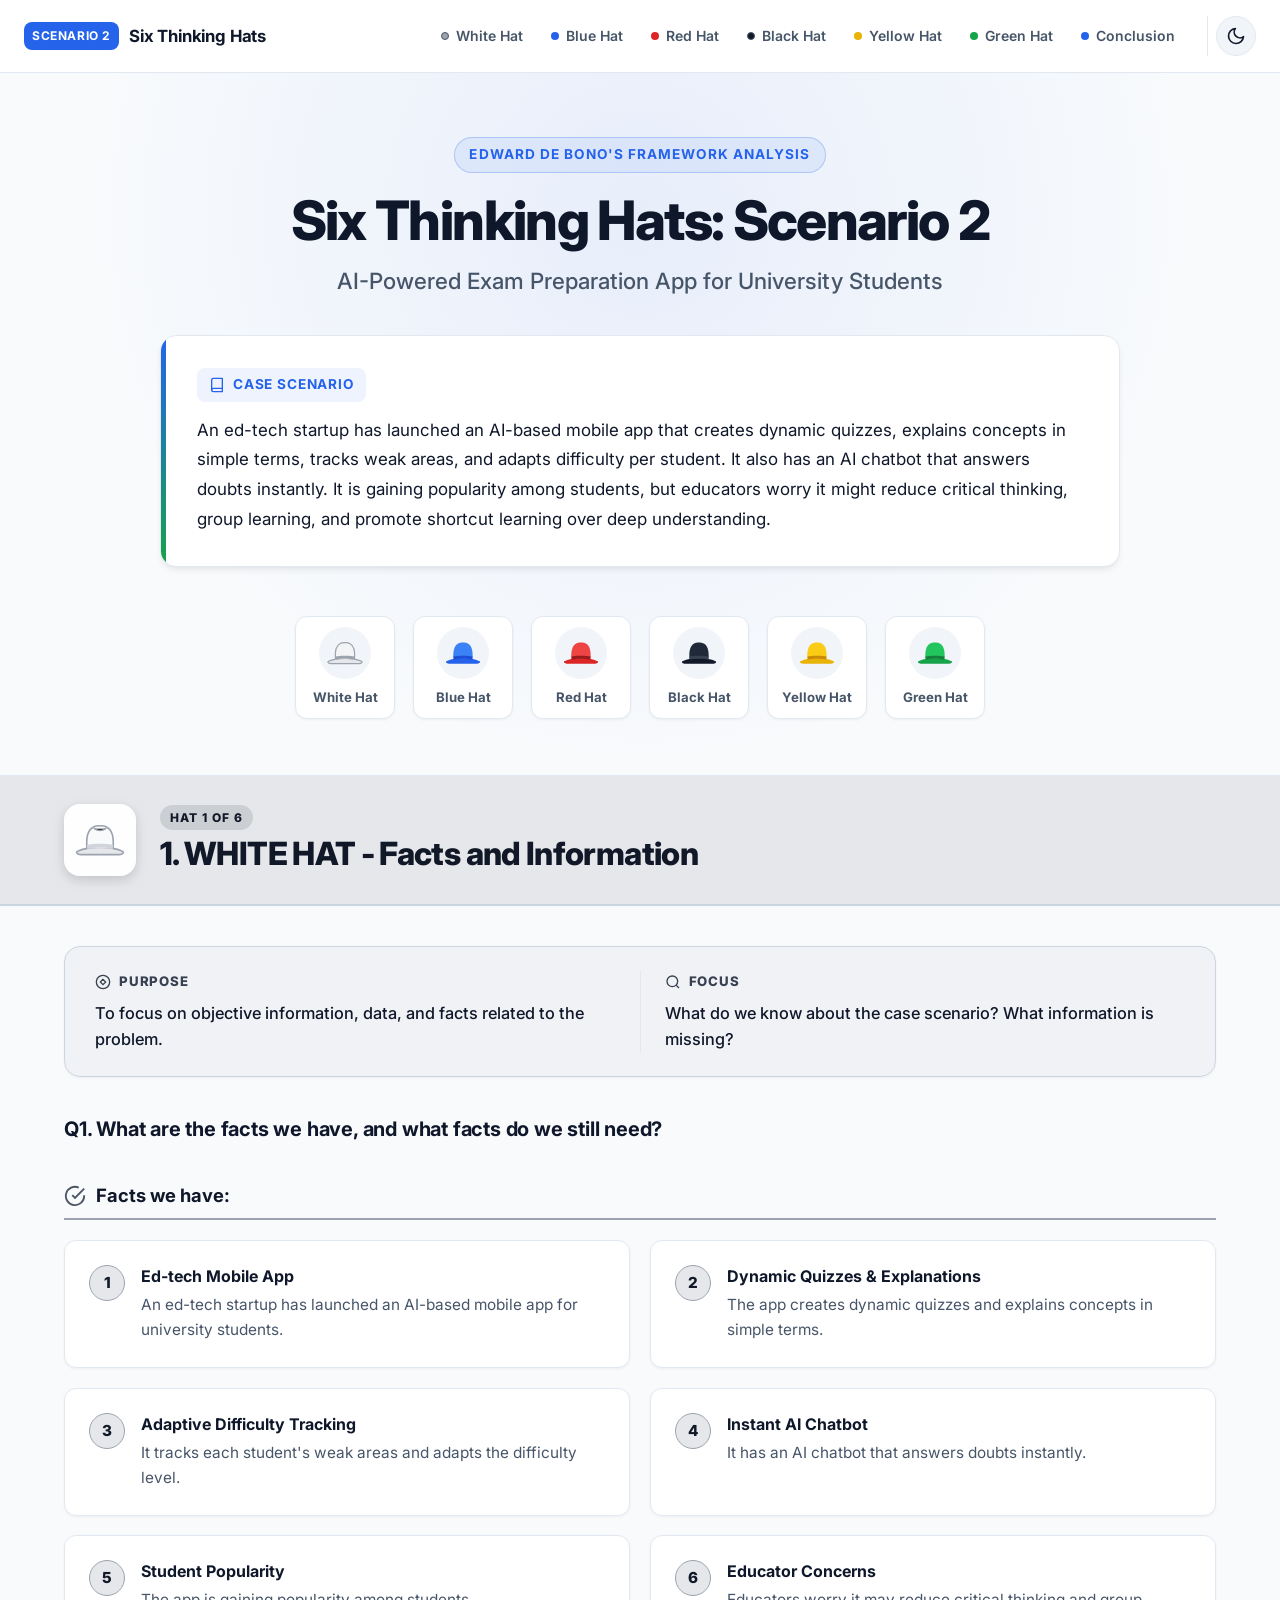
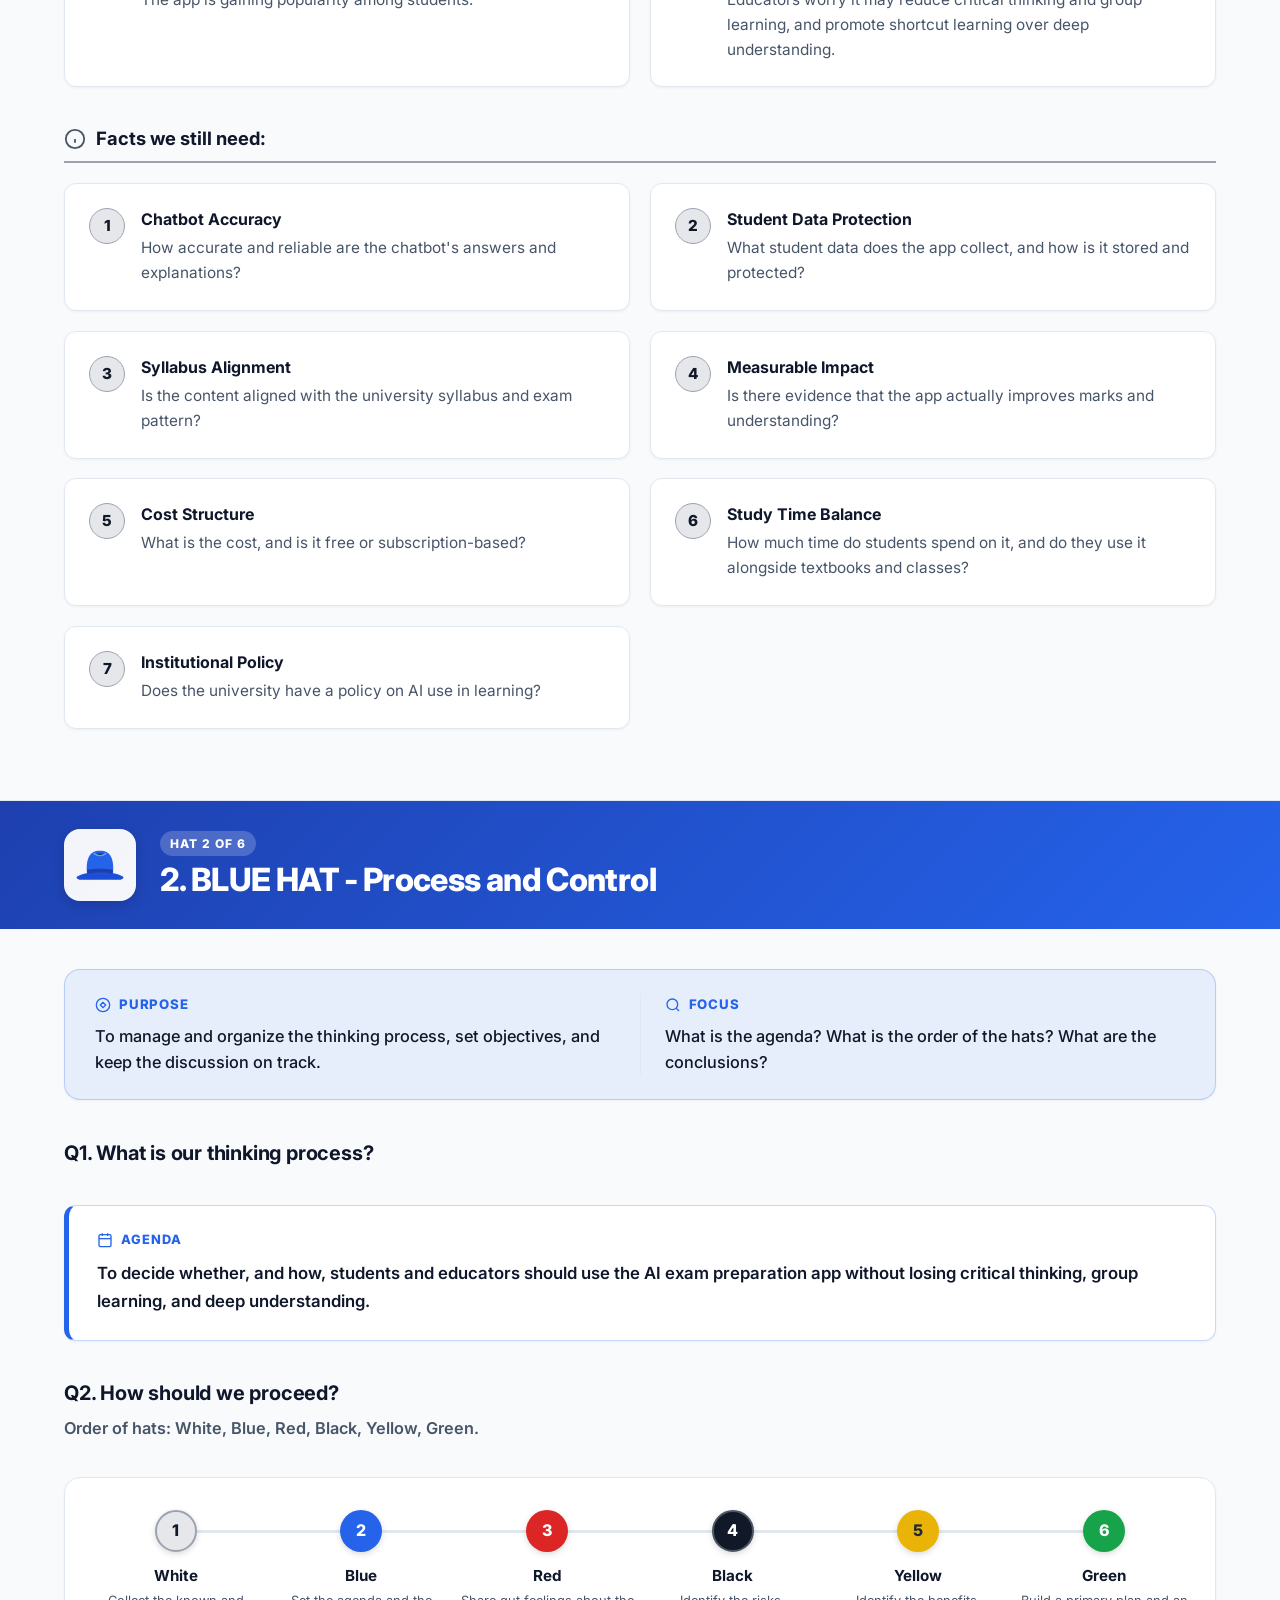
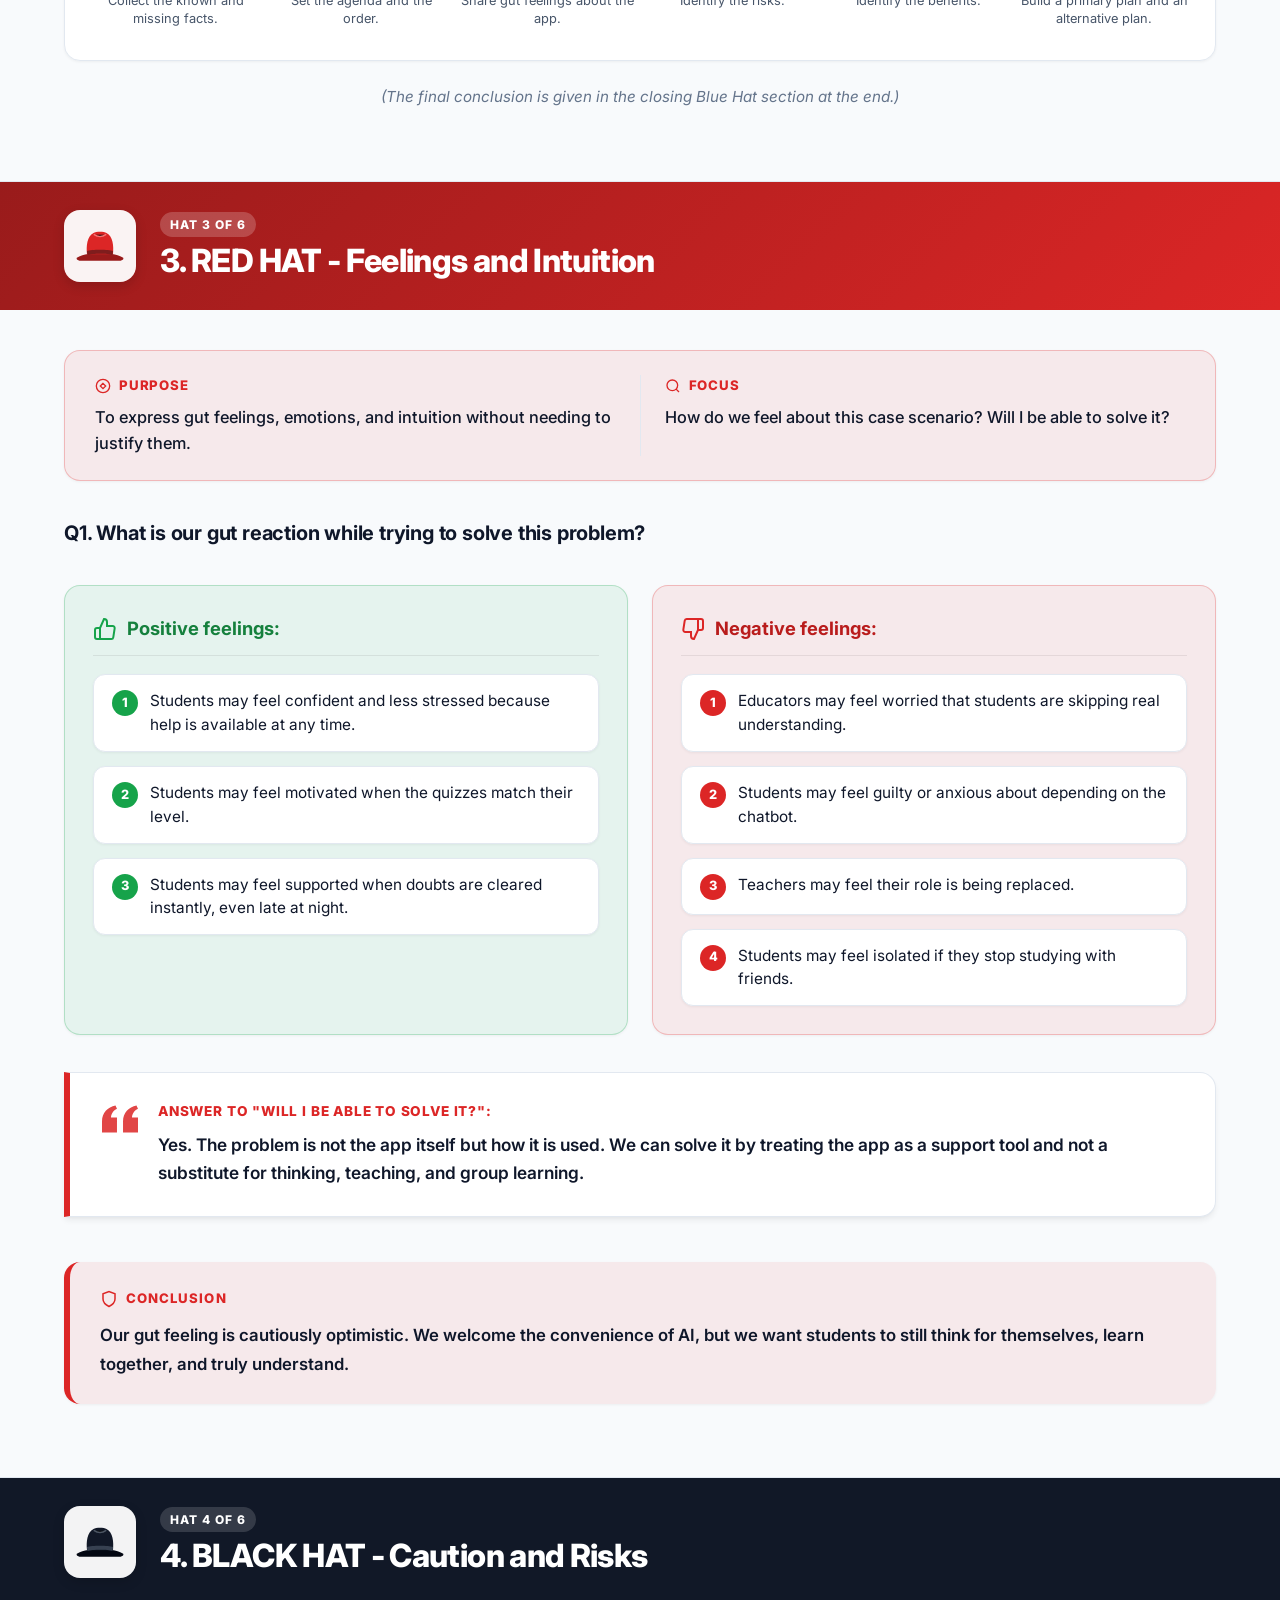
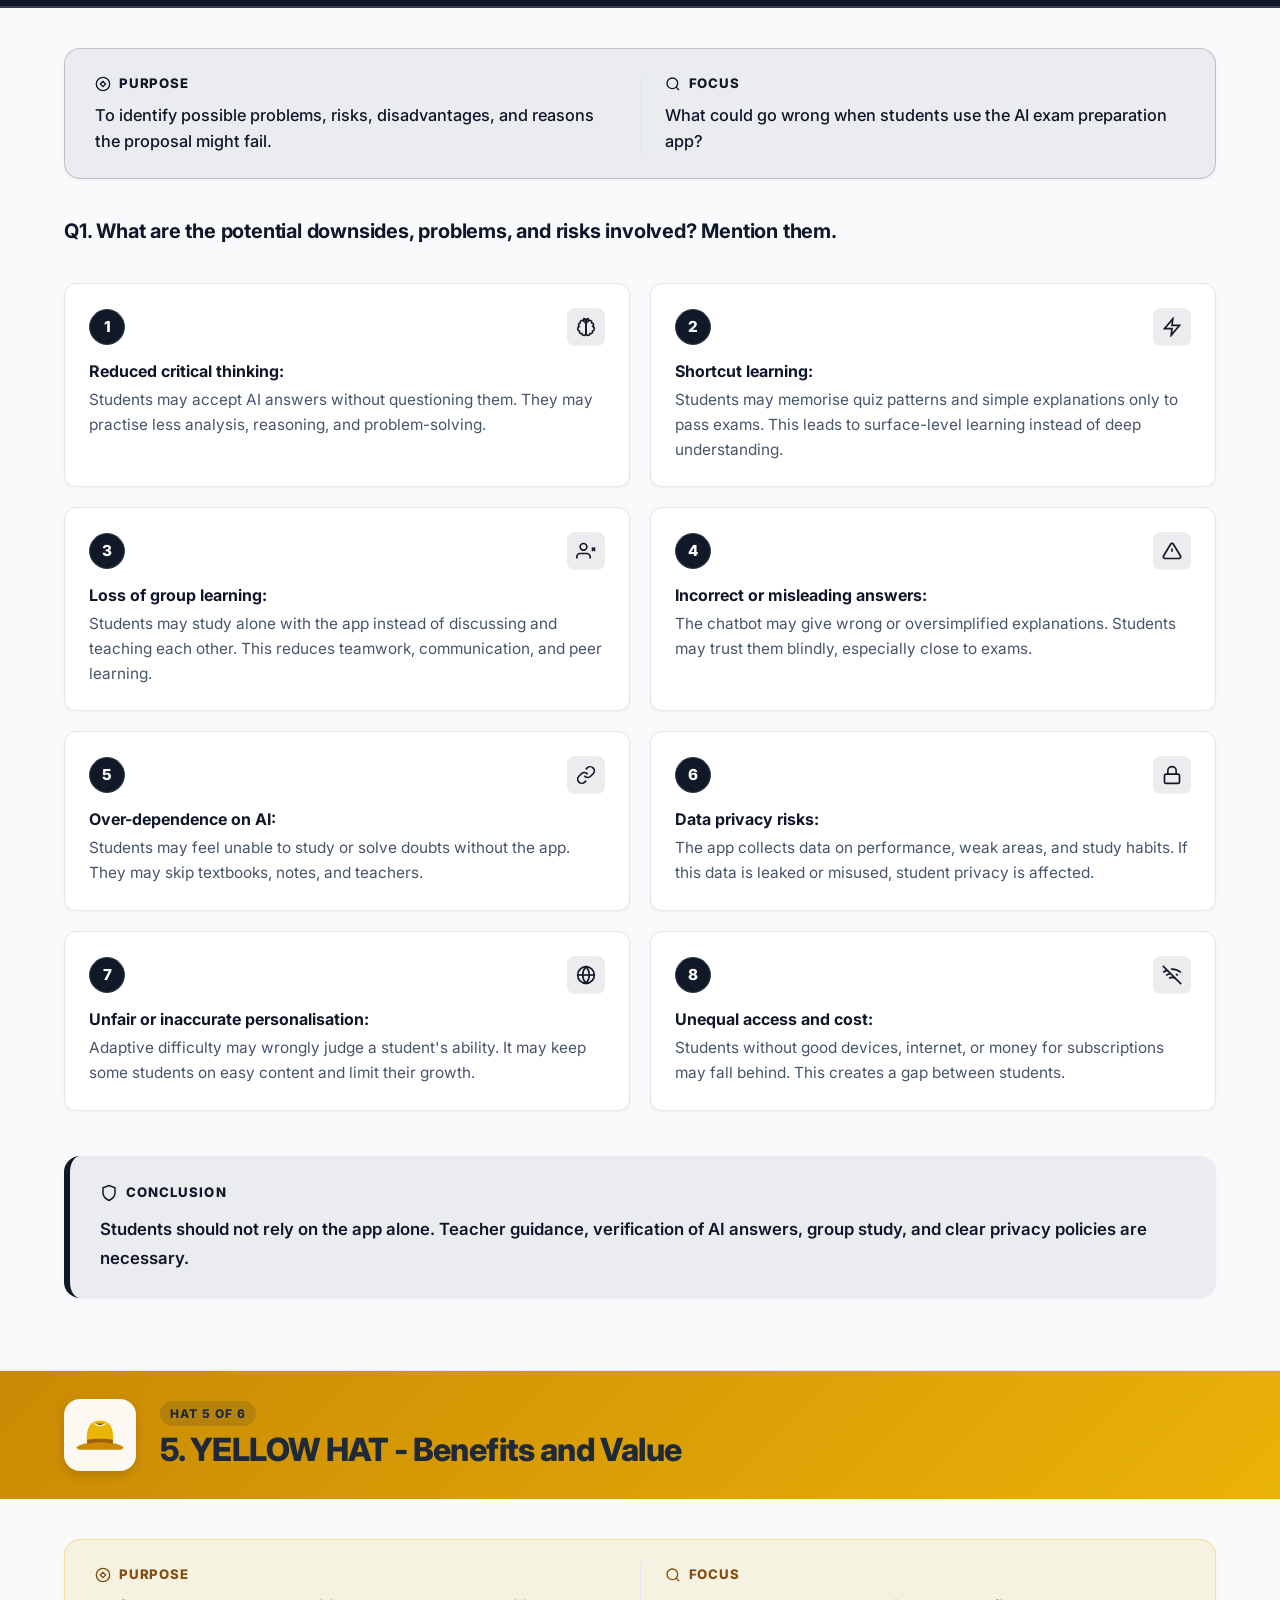
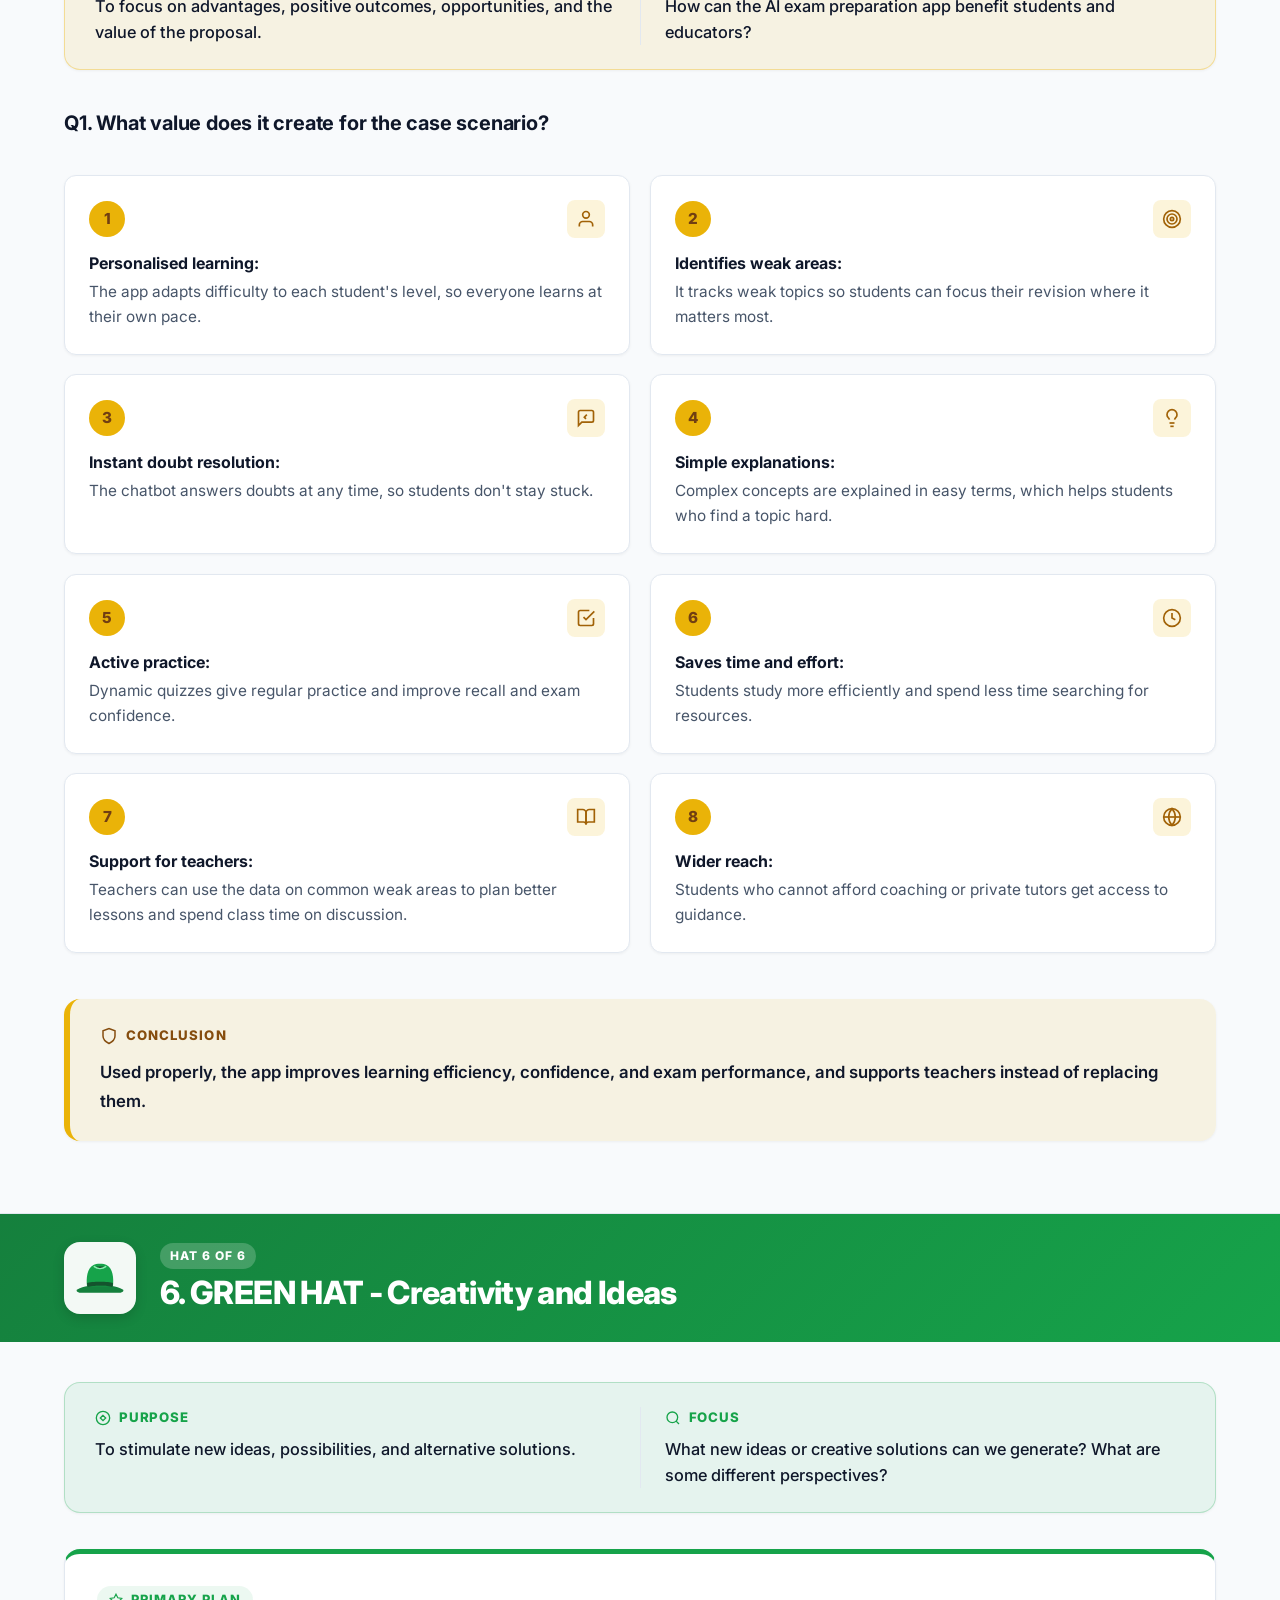
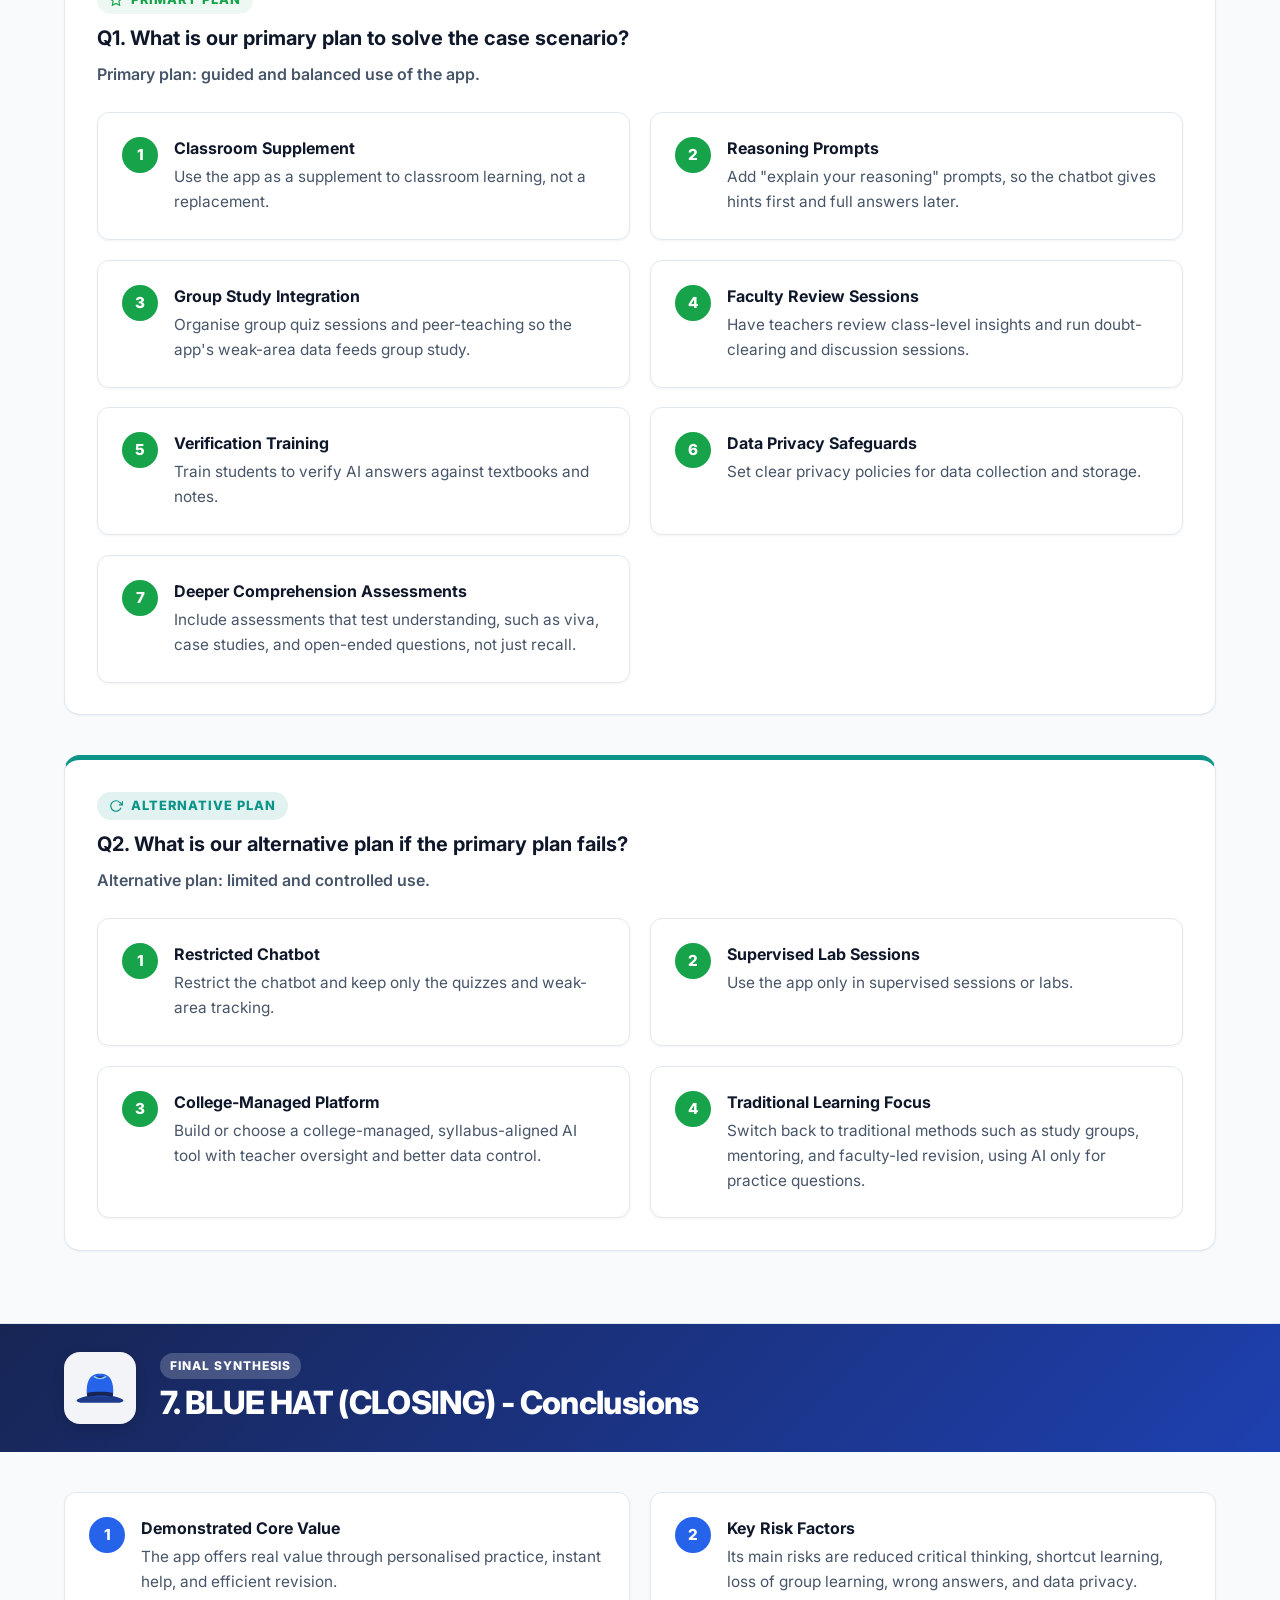
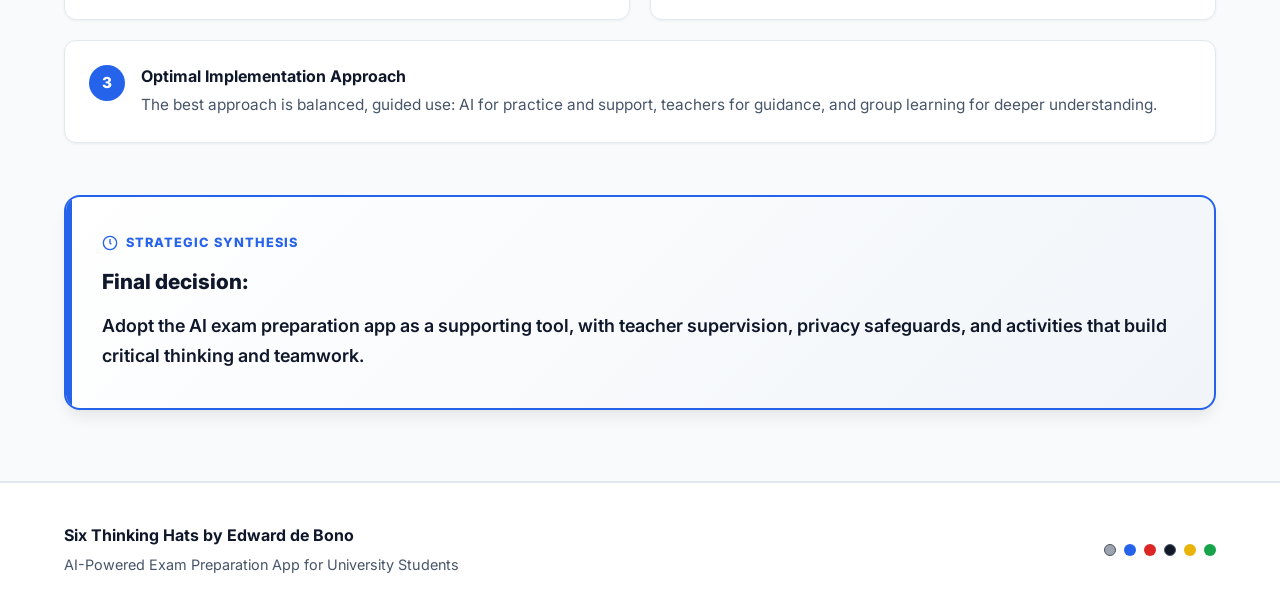
==== index.html @ 5b77759a "feat: initial commit for Six Thinking Hats Scenario 2 interactive website" ====
<!DOCTYPE html>
<html lang="en">
<head>
  <meta charset="UTF-8">
  <meta name="viewport" content="width=device-width, initial-scale=1.0">
  <title>Six Thinking Hats: Scenario 2 - AI-Powered Exam Preparation App</title>
  <meta name="description" content="A comprehensive Six Thinking Hats analysis of Scenario 2: AI-Powered Exam Preparation App for University Students.">
  <link rel="preconnect" href="https://fonts.googleapis.com">
  <link rel="preconnect" href="https://fonts.gstatic.com" crossorigin>
  <link href="https://fonts.googleapis.com/css2?family=Inter:wght@400;500;600;700;800&display=swap" rel="stylesheet">
  <link rel="stylesheet" href="styles.css">
</head>
<body>

  <!-- Scroll Progress Indicator -->
  <div class="scroll-progress-container" aria-hidden="true">
    <div id="scroll-progress-bar" class="scroll-progress-bar"></div>
  </div>

  <!-- Sticky Top Navigation -->
  <header class="site-header">
    <div class="nav-container">
      <a href="#hero" class="brand-link" aria-label="Navigate to top">
        <span class="brand-badge">Scenario 2</span>
        <span class="brand-title">Six Thinking Hats</span>
      </a>

      <button id="nav-toggle" class="nav-toggle" aria-expanded="false" aria-controls="primary-nav" aria-label="Toggle navigation menu">
        <span class="hamburger-bar"></span>
        <span class="hamburger-bar"></span>
        <span class="hamburger-bar"></span>
      </button>

      <nav id="primary-nav" class="nav-menu" aria-label="Primary Navigation">
        <ul class="nav-list">
          <li class="nav-item">
            <a href="#white-hat" class="nav-link" data-hat="white">
              <span class="nav-dot dot-white" aria-hidden="true"></span>
              <span>White Hat</span>
            </a>
          </li>
          <li class="nav-item">
            <a href="#blue-hat" class="nav-link" data-hat="blue">
              <span class="nav-dot dot-blue" aria-hidden="true"></span>
              <span>Blue Hat</span>
            </a>
          </li>
          <li class="nav-item">
            <a href="#red-hat" class="nav-link" data-hat="red">
              <span class="nav-dot dot-red" aria-hidden="true"></span>
              <span>Red Hat</span>
            </a>
          </li>
          <li class="nav-item">
            <a href="#black-hat" class="nav-link" data-hat="black">
              <span class="nav-dot dot-black" aria-hidden="true"></span>
              <span>Black Hat</span>
            </a>
          </li>
          <li class="nav-item">
            <a href="#yellow-hat" class="nav-link" data-hat="yellow">
              <span class="nav-dot dot-yellow" aria-hidden="true"></span>
              <span>Yellow Hat</span>
            </a>
          </li>
          <li class="nav-item">
            <a href="#green-hat" class="nav-link" data-hat="green">
              <span class="nav-dot dot-green" aria-hidden="true"></span>
              <span>Green Hat</span>
            </a>
          </li>
          <li class="nav-item">
            <a href="#closing-hat" class="nav-link" data-hat="conclusion">
              <span class="nav-dot dot-conclusion" aria-hidden="true"></span>
              <span>Conclusion</span>
            </a>
          </li>
        </ul>

        <div class="nav-actions">
          <button id="theme-toggle" class="theme-toggle-btn" aria-label="Toggle light and dark mode" title="Toggle theme">
            <svg class="theme-icon sun-icon" viewBox="0 0 24 24" fill="none" stroke="currentColor" stroke-width="2" stroke-linecap="round" stroke-linejoin="round" aria-hidden="true">
              <circle cx="12" cy="12" r="5"></circle>
              <line x1="12" y1="1" x2="12" y2="3"></line>
              <line x1="12" y1="21" x2="12" y2="23"></line>
              <line x1="4.22" y1="4.22" x2="5.64" y2="5.64"></line>
              <line x1="18.36" y1="18.36" x2="19.78" y2="19.78"></line>
              <line x1="1" y1="12" x2="3" y2="12"></line>
              <line x1="21" y1="12" x2="23" y2="12"></line>
              <line x1="4.22" y1="19.78" x2="5.64" y2="18.36"></line>
              <line x1="18.36" y1="5.64" x2="19.78" y2="4.22"></line>
            </svg>
            <svg class="theme-icon moon-icon" viewBox="0 0 24 24" fill="none" stroke="currentColor" stroke-width="2" stroke-linecap="round" stroke-linejoin="round" aria-hidden="true">
              <path d="M21 12.79A9 9 0 1 1 11.21 3 7 7 0 0 0 21 12.79z"></path>
            </svg>
          </button>
        </div>
      </nav>
    </div>
  </header>

  <main>
    <!-- Hero Section -->
    <section id="hero" class="hero-section">
      <div class="content-wrapper">
        <div class="hero-header reveal">
          <span class="hero-pretitle">Edward de Bono's Framework Analysis</span>
          <h1 class="hero-title">Six Thinking Hats: Scenario 2</h1>
          <p class="hero-subtitle">AI-Powered Exam Preparation App for University Students</p>
        </div>

        <div class="scenario-card reveal">
          <div class="scenario-badge">
            <svg class="scenario-icon" viewBox="0 0 24 24" fill="none" stroke="currentColor" stroke-width="2" stroke-linecap="round" stroke-linejoin="round" aria-hidden="true">
              <path d="M4 19.5A2.5 2.5 0 0 1 6.5 17H20"></path>
              <path d="M6.5 2H20v20H6.5A2.5 2.5 0 0 1 4 19.5v-15A2.5 2.5 0 0 1 6.5 2z"></path>
            </svg>
            <span>Case Scenario</span>
          </div>
          <p class="scenario-text">
            An ed-tech startup has launched an AI-based mobile app that creates dynamic quizzes, explains concepts in simple terms, tracks weak areas, and adapts difficulty per student. It also has an AI chatbot that answers doubts instantly. It is gaining popularity among students, but educators worry it might reduce critical thinking, group learning, and promote shortcut learning over deep understanding.
          </p>
        </div>

        <!-- Row of Six Hat Circles -->
        <div class="hero-hat-nav reveal" aria-label="Jump to a specific Thinking Hat">
          <a href="#white-hat" class="hat-circle-btn hat-btn-white" aria-label="Jump to 1. White Hat">
            <span class="hat-circle-bubble">
              <svg class="hat-circle-svg" viewBox="0 0 64 48" aria-hidden="true">
                <path d="M4 38C12 34 22 33 32 33C42 33 52 34 60 38C62 39 60 42 56 42C45 42 19 42 8 42C4 42 2 39 4 38Z" fill="#E5E7EB" stroke="#9CA3AF" stroke-width="2"/>
                <path d="M16 34C15 24 16 12 24 8C27 6 37 6 40 8C48 12 49 24 48 34" fill="#F3F4F6" stroke="#9CA3AF" stroke-width="2"/>
                <path d="M16 30C21 28 43 28 48 30C47.8 33 47.5 35 47 35C42 33 22 33 17 35C16.5 35 16.2 33 16 30Z" fill="#9CA3AF"/>
              </svg>
            </span>
            <span class="hat-circle-label">White Hat</span>
          </a>

          <a href="#blue-hat" class="hat-circle-btn hat-btn-blue" aria-label="Jump to 2. Blue Hat">
            <span class="hat-circle-bubble">
              <svg class="hat-circle-svg" viewBox="0 0 64 48" aria-hidden="true">
                <path d="M4 38C12 34 22 33 32 33C42 33 52 34 60 38C62 39 60 42 56 42C45 42 19 42 8 42C4 42 2 39 4 38Z" fill="#2563EB"/>
                <path d="M16 34C15 24 16 12 24 8C27 6 37 6 40 8C48 12 49 24 48 34" fill="#3B82F6"/>
                <path d="M16 30C21 28 43 28 48 30C47.8 33 47.5 35 47 35C42 33 22 33 17 35C16.5 35 16.2 33 16 30Z" fill="#1D4ED8"/>
              </svg>
            </span>
            <span class="hat-circle-label">Blue Hat</span>
          </a>

          <a href="#red-hat" class="hat-circle-btn hat-btn-red" aria-label="Jump to 3. Red Hat">
            <span class="hat-circle-bubble">
              <svg class="hat-circle-svg" viewBox="0 0 64 48" aria-hidden="true">
                <path d="M4 38C12 34 22 33 32 33C42 33 52 34 60 38C62 39 60 42 56 42C45 42 19 42 8 42C4 42 2 39 4 38Z" fill="#DC2626"/>
                <path d="M16 34C15 24 16 12 24 8C27 6 37 6 40 8C48 12 49 24 48 34" fill="#EF4444"/>
                <path d="M16 30C21 28 43 28 48 30C47.8 33 47.5 35 47 35C42 33 22 33 17 35C16.5 35 16.2 33 16 30Z" fill="#991B1B"/>
              </svg>
            </span>
            <span class="hat-circle-label">Red Hat</span>
          </a>

          <a href="#black-hat" class="hat-circle-btn hat-btn-black" aria-label="Jump to 4. Black Hat">
            <span class="hat-circle-bubble">
              <svg class="hat-circle-svg" viewBox="0 0 64 48" aria-hidden="true">
                <path d="M4 38C12 34 22 33 32 33C42 33 52 34 60 38C62 39 60 42 56 42C45 42 19 42 8 42C4 42 2 39 4 38Z" fill="#111827"/>
                <path d="M16 34C15 24 16 12 24 8C27 6 37 6 40 8C48 12 49 24 48 34" fill="#1F2937"/>
                <path d="M16 30C21 28 43 28 48 30C47.8 33 47.5 35 47 35C42 33 22 33 17 35C16.5 35 16.2 33 16 30Z" fill="#374151"/>
              </svg>
            </span>
            <span class="hat-circle-label">Black Hat</span>
          </a>

          <a href="#yellow-hat" class="hat-circle-btn hat-btn-yellow" aria-label="Jump to 5. Yellow Hat">
            <span class="hat-circle-bubble">
              <svg class="hat-circle-svg" viewBox="0 0 64 48" aria-hidden="true">
                <path d="M4 38C12 34 22 33 32 33C42 33 52 34 60 38C62 39 60 42 56 42C45 42 19 42 8 42C4 42 2 39 4 38Z" fill="#EAB308"/>
                <path d="M16 34C15 24 16 12 24 8C27 6 37 6 40 8C48 12 49 24 48 34" fill="#FACC15"/>
                <path d="M16 30C21 28 43 28 48 30C47.8 33 47.5 35 47 35C42 33 22 33 17 35C16.5 35 16.2 33 16 30Z" fill="#CA8A04"/>
              </svg>
            </span>
            <span class="hat-circle-label">Yellow Hat</span>
          </a>

          <a href="#green-hat" class="hat-circle-btn hat-btn-green" aria-label="Jump to 6. Green Hat">
            <span class="hat-circle-bubble">
              <svg class="hat-circle-svg" viewBox="0 0 64 48" aria-hidden="true">
                <path d="M4 38C12 34 22 33 32 33C42 33 52 34 60 38C62 39 60 42 56 42C45 42 19 42 8 42C4 42 2 39 4 38Z" fill="#16A34A"/>
                <path d="M16 34C15 24 16 12 24 8C27 6 37 6 40 8C48 12 49 24 48 34" fill="#22C55E"/>
                <path d="M16 30C21 28 43 28 48 30C47.8 33 47.5 35 47 35C42 33 22 33 17 35C16.5 35 16.2 33 16 30Z" fill="#15803D"/>
              </svg>
            </span>
            <span class="hat-circle-label">Green Hat</span>
          </a>
        </div>
      </div>
    </section>

    <!-- 1. WHITE HAT -->
    <section id="white-hat" class="hat-section section-white" aria-labelledby="heading-white-hat">
      <div class="hat-header-band">
        <div class="content-wrapper header-band-content">
          <div class="hat-icon-wrapper">
            <svg class="hat-main-svg" viewBox="0 0 64 48" aria-hidden="true">
              <path d="M4 38C12 34 22 33 32 33C42 33 52 34 60 38C62 39 60 42 56 42C45 42 19 42 8 42C4 42 2 39 4 38Z" fill="#E5E7EB" stroke="#9CA3AF" stroke-width="2"/>
              <path d="M16 34C15 24 16 12 24 8C27 6 37 6 40 8C48 12 49 24 48 34" fill="#F9FAFB" stroke="#9CA3AF" stroke-width="2"/>
              <path d="M25 10C29 13 35 13 39 10" stroke="#9CA3AF" stroke-width="2" stroke-linecap="round"/>
              <path d="M16 30C21 28 43 28 48 30C47.8 33 47.5 35 47 35C42 33 22 33 17 35C16.5 35 16.2 33 16 30Z" fill="#D1D5DB"/>
            </svg>
          </div>
          <div class="hat-title-group">
            <span class="hat-badge">Hat 1 of 6</span>
            <h2 id="heading-white-hat" class="hat-title">1. WHITE HAT - Facts and Information</h2>
          </div>
        </div>
      </div>

      <div class="content-wrapper section-body">
        <!-- Purpose & Focus Card -->
        <div class="purpose-focus-card reveal">
          <div class="pf-block">
            <span class="pf-label">
              <svg viewBox="0 0 24 24" fill="none" stroke="currentColor" stroke-width="2" aria-hidden="true"><circle cx="12" cy="12" r="10"></circle><polygon points="12 8 8 12 12 16 16 12 12 8"></polygon></svg>
              Purpose
            </span>
            <p class="pf-text">To focus on objective information, data, and facts related to the problem.</p>
          </div>
          <div class="pf-divider" aria-hidden="true"></div>
          <div class="pf-block">
            <span class="pf-label">
              <svg viewBox="0 0 24 24" fill="none" stroke="currentColor" stroke-width="2" aria-hidden="true"><circle cx="11" cy="11" r="8"></circle><line x1="21" y1="21" x2="16.65" y2="16.65"></line></svg>
              Focus
            </span>
            <p class="pf-text">What do we know about the case scenario? What information is missing?</p>
          </div>
        </div>

        <div class="question-header reveal">
          <h3 class="question-title">Q1. What are the facts we have, and what facts do we still need?</h3>
        </div>

        <!-- Facts We Have Group -->
        <div class="subsection-group reveal">
          <div class="subsection-banner">
            <svg class="sub-icon" viewBox="0 0 24 24" fill="none" stroke="currentColor" stroke-width="2" aria-hidden="true">
              <path d="M22 11.08V12a10 10 0 1 1-5.93-9.14"></path>
              <polyline points="22 4 12 14.01 9 11.01"></polyline>
            </svg>
            <h4 class="subsection-title">Facts we have:</h4>
          </div>
          <div class="card-grid">
            <article class="point-card reveal">
              <div class="card-badge">1</div>
              <div class="card-content">
                <h5 class="card-heading">Ed-tech Mobile App</h5>
                <p class="card-text">An ed-tech startup has launched an AI-based mobile app for university students.</p>
              </div>
            </article>

            <article class="point-card reveal">
              <div class="card-badge">2</div>
              <div class="card-content">
                <h5 class="card-heading">Dynamic Quizzes & Explanations</h5>
                <p class="card-text">The app creates dynamic quizzes and explains concepts in simple terms.</p>
              </div>
            </article>

            <article class="point-card reveal">
              <div class="card-badge">3</div>
              <div class="card-content">
                <h5 class="card-heading">Adaptive Difficulty Tracking</h5>
                <p class="card-text">It tracks each student's weak areas and adapts the difficulty level.</p>
              </div>
            </article>

            <article class="point-card reveal">
              <div class="card-badge">4</div>
              <div class="card-content">
                <h5 class="card-heading">Instant AI Chatbot</h5>
                <p class="card-text">It has an AI chatbot that answers doubts instantly.</p>
              </div>
            </article>

            <article class="point-card reveal">
              <div class="card-badge">5</div>
              <div class="card-content">
                <h5 class="card-heading">Student Popularity</h5>
                <p class="card-text">The app is gaining popularity among students.</p>
              </div>
            </article>

            <article class="point-card reveal">
              <div class="card-badge">6</div>
              <div class="card-content">
                <h5 class="card-heading">Educator Concerns</h5>
                <p class="card-text">Educators worry it may reduce critical thinking and group learning, and promote shortcut learning over deep understanding.</p>
              </div>
            </article>
          </div>
        </div>

        <!-- Facts We Still Need Group -->
        <div class="subsection-group reveal">
          <div class="subsection-banner">
            <svg class="sub-icon" viewBox="0 0 24 24" fill="none" stroke="currentColor" stroke-width="2" aria-hidden="true">
              <circle cx="12" cy="12" r="10"></circle>
              <line x1="12" y1="16" x2="12" y2="12"></line>
              <line x1="12" y1="8" x2="12.01" y2="8"></line>
            </svg>
            <h4 class="subsection-title">Facts we still need:</h4>
          </div>
          <div class="card-grid">
            <article class="point-card reveal">
              <div class="card-badge">1</div>
              <div class="card-content">
                <h5 class="card-heading">Chatbot Accuracy</h5>
                <p class="card-text">How accurate and reliable are the chatbot's answers and explanations?</p>
              </div>
            </article>

            <article class="point-card reveal">
              <div class="card-badge">2</div>
              <div class="card-content">
                <h5 class="card-heading">Student Data Protection</h5>
                <p class="card-text">What student data does the app collect, and how is it stored and protected?</p>
              </div>
            </article>

            <article class="point-card reveal">
              <div class="card-badge">3</div>
              <div class="card-content">
                <h5 class="card-heading">Syllabus Alignment</h5>
                <p class="card-text">Is the content aligned with the university syllabus and exam pattern?</p>
              </div>
            </article>

            <article class="point-card reveal">
              <div class="card-badge">4</div>
              <div class="card-content">
                <h5 class="card-heading">Measurable Impact</h5>
                <p class="card-text">Is there evidence that the app actually improves marks and understanding?</p>
              </div>
            </article>

            <article class="point-card reveal">
              <div class="card-badge">5</div>
              <div class="card-content">
                <h5 class="card-heading">Cost Structure</h5>
                <p class="card-text">What is the cost, and is it free or subscription-based?</p>
              </div>
            </article>

            <article class="point-card reveal">
              <div class="card-badge">6</div>
              <div class="card-content">
                <h5 class="card-heading">Study Time Balance</h5>
                <p class="card-text">How much time do students spend on it, and do they use it alongside textbooks and classes?</p>
              </div>
            </article>

            <article class="point-card reveal">
              <div class="card-badge">7</div>
              <div class="card-content">
                <h5 class="card-heading">Institutional Policy</h5>
                <p class="card-text">Does the university have a policy on AI use in learning?</p>
              </div>
            </article>
          </div>
        </div>
      </div>
    </section>

    <!-- 2. BLUE HAT -->
    <section id="blue-hat" class="hat-section section-blue" aria-labelledby="heading-blue-hat">
      <div class="hat-header-band">
        <div class="content-wrapper header-band-content">
          <div class="hat-icon-wrapper">
            <svg class="hat-main-svg" viewBox="0 0 64 48" aria-hidden="true">
              <path d="M4 38C12 34 22 33 32 33C42 33 52 34 60 38C62 39 60 42 56 42C45 42 19 42 8 42C4 42 2 39 4 38Z" fill="#1D4ED8"/>
              <path d="M16 34C15 24 16 12 24 8C27 6 37 6 40 8C48 12 49 24 48 34" fill="#2563EB"/>
              <path d="M25 10C29 13 35 13 39 10" stroke="#60A5FA" stroke-width="2" stroke-linecap="round"/>
              <path d="M16 30C21 28 43 28 48 30C47.8 33 47.5 35 47 35C42 33 22 33 17 35C16.5 35 16.2 33 16 30Z" fill="#1E40AF"/>
            </svg>
          </div>
          <div class="hat-title-group">
            <span class="hat-badge">Hat 2 of 6</span>
            <h2 id="heading-blue-hat" class="hat-title">2. BLUE HAT - Process and Control</h2>
          </div>
        </div>
      </div>

      <div class="content-wrapper section-body">
        <!-- Purpose & Focus Card -->
        <div class="purpose-focus-card reveal">
          <div class="pf-block">
            <span class="pf-label">
              <svg viewBox="0 0 24 24" fill="none" stroke="currentColor" stroke-width="2" aria-hidden="true"><circle cx="12" cy="12" r="10"></circle><polygon points="12 8 8 12 12 16 16 12 12 8"></polygon></svg>
              Purpose
            </span>
            <p class="pf-text">To manage and organize the thinking process, set objectives, and keep the discussion on track.</p>
          </div>
          <div class="pf-divider" aria-hidden="true"></div>
          <div class="pf-block">
            <span class="pf-label">
              <svg viewBox="0 0 24 24" fill="none" stroke="currentColor" stroke-width="2" aria-hidden="true"><circle cx="11" cy="11" r="8"></circle><line x1="21" y1="21" x2="16.65" y2="16.65"></line></svg>
              Focus
            </span>
            <p class="pf-text">What is the agenda? What is the order of the hats? What are the conclusions?</p>
          </div>
        </div>

        <div class="question-header reveal">
          <h3 class="question-title">Q1. What is our thinking process?</h3>
        </div>

        <!-- Agenda Box -->
        <div class="agenda-box reveal">
          <div class="agenda-tag">
            <svg viewBox="0 0 24 24" fill="none" stroke="currentColor" stroke-width="2" aria-hidden="true">
              <rect x="3" y="4" width="18" height="18" rx="2" ry="2"></rect>
              <line x1="16" y1="2" x2="16" y2="6"></line>
              <line x1="8" y1="2" x2="8" y2="6"></line>
              <line x1="3" y1="10" x2="21" y2="10"></line>
            </svg>
            <span>Agenda</span>
          </div>
          <p class="agenda-text">
            To decide whether, and how, students and educators should use the AI exam preparation app without losing critical thinking, group learning, and deep understanding.
          </p>
        </div>

        <div class="question-header reveal">
          <h3 class="question-title">Q2. How should we proceed?</h3>
          <p class="sub-lead">Order of hats: White, Blue, Red, Black, Yellow, Green.</p>
        </div>

        <!-- Hat Order Visual Stepper -->
        <div class="stepper-container reveal" aria-label="Visual Stepper showing the order of Thinking Hats">
          <ol class="hat-stepper">
            <li class="stepper-step step-white">
              <div class="step-marker" aria-hidden="true">
                <span class="step-num">1</span>
              </div>
              <div class="step-content">
                <span class="step-hat-name">White</span>
                <p class="step-hat-desc">Collect the known and missing facts.</p>
              </div>
            </li>

            <li class="stepper-step step-blue current-active-step">
              <div class="step-marker" aria-hidden="true">
                <span class="step-num">2</span>
              </div>
              <div class="step-content">
                <span class="step-hat-name">Blue</span>
                <p class="step-hat-desc">Set the agenda and the order.</p>
              </div>
            </li>

            <li class="stepper-step step-red">
              <div class="step-marker" aria-hidden="true">
                <span class="step-num">3</span>
              </div>
              <div class="step-content">
                <span class="step-hat-name">Red</span>
                <p class="step-hat-desc">Share gut feelings about the app.</p>
              </div>
            </li>

            <li class="stepper-step step-black">
              <div class="step-marker" aria-hidden="true">
                <span class="step-num">4</span>
              </div>
              <div class="step-content">
                <span class="step-hat-name">Black</span>
                <p class="step-hat-desc">Identify the risks.</p>
              </div>
            </li>

            <li class="stepper-step step-yellow">
              <div class="step-marker" aria-hidden="true">
                <span class="step-num">5</span>
              </div>
              <div class="step-content">
                <span class="step-hat-name">Yellow</span>
                <p class="step-hat-desc">Identify the benefits.</p>
              </div>
            </li>

            <li class="stepper-step step-green">
              <div class="step-marker" aria-hidden="true">
                <span class="step-num">6</span>
              </div>
              <div class="step-content">
                <span class="step-hat-name">Green</span>
                <p class="step-hat-desc">Build a primary plan and an alternative plan.</p>
              </div>
            </li>
          </ol>
        </div>

        <p class="closing-note reveal">(The final conclusion is given in the closing Blue Hat section at the end.)</p>
      </div>
    </section>

    <!-- 3. RED HAT -->
    <section id="red-hat" class="hat-section section-red" aria-labelledby="heading-red-hat">
      <div class="hat-header-band">
        <div class="content-wrapper header-band-content">
          <div class="hat-icon-wrapper">
            <svg class="hat-main-svg" viewBox="0 0 64 48" aria-hidden="true">
              <path d="M4 38C12 34 22 33 32 33C42 33 52 34 60 38C62 39 60 42 56 42C45 42 19 42 8 42C4 42 2 39 4 38Z" fill="#991B1B"/>
              <path d="M16 34C15 24 16 12 24 8C27 6 37 6 40 8C48 12 49 24 48 34" fill="#DC2626"/>
              <path d="M25 10C29 13 35 13 39 10" stroke="#F87171" stroke-width="2" stroke-linecap="round"/>
              <path d="M16 30C21 28 43 28 48 30C47.8 33 47.5 35 47 35C42 33 22 33 17 35C16.5 35 16.2 33 16 30Z" fill="#7F1D1D"/>
            </svg>
          </div>
          <div class="hat-title-group">
            <span class="hat-badge">Hat 3 of 6</span>
            <h2 id="heading-red-hat" class="hat-title">3. RED HAT - Feelings and Intuition</h2>
          </div>
        </div>
      </div>

      <div class="content-wrapper section-body">
        <!-- Purpose & Focus Card -->
        <div class="purpose-focus-card reveal">
          <div class="pf-block">
            <span class="pf-label">
              <svg viewBox="0 0 24 24" fill="none" stroke="currentColor" stroke-width="2" aria-hidden="true"><circle cx="12" cy="12" r="10"></circle><polygon points="12 8 8 12 12 16 16 12 12 8"></polygon></svg>
              Purpose
            </span>
            <p class="pf-text">To express gut feelings, emotions, and intuition without needing to justify them.</p>
          </div>
          <div class="pf-divider" aria-hidden="true"></div>
          <div class="pf-block">
            <span class="pf-label">
              <svg viewBox="0 0 24 24" fill="none" stroke="currentColor" stroke-width="2" aria-hidden="true"><circle cx="11" cy="11" r="8"></circle><line x1="21" y1="21" x2="16.65" y2="16.65"></line></svg>
              Focus
            </span>
            <p class="pf-text">How do we feel about this case scenario? Will I be able to solve it?</p>
          </div>
        </div>

        <div class="question-header reveal">
          <h3 class="question-title">Q1. What is our gut reaction while trying to solve this problem?</h3>
        </div>

        <!-- Positive and Negative Feelings Side-by-Side Columns -->
        <div class="feelings-columns-container reveal">
          <!-- Positive Feelings Column (Green-tinted) -->
          <div class="feelings-column col-positive">
            <div class="feelings-col-header">
              <svg class="feelings-header-icon" viewBox="0 0 24 24" fill="none" stroke="currentColor" stroke-width="2" aria-hidden="true">
                <path d="M14 9V5a3 3 0 0 0-3-3l-4 9v11h11.28a2 2 0 0 0 2-1.7l1.38-9a2 2 0 0 0-2-2.3zM7 22H4a2 2 0 0 1-2-2v-7a2 2 0 0 1 2-2h3"></path>
              </svg>
              <h4 class="feelings-title">Positive feelings:</h4>
            </div>
            <div class="feelings-list">
              <div class="feeling-item">
                <span class="feeling-num">1</span>
                <p class="feeling-text">Students may feel confident and less stressed because help is available at any time.</p>
              </div>
              <div class="feeling-item">
                <span class="feeling-num">2</span>
                <p class="feeling-text">Students may feel motivated when the quizzes match their level.</p>
              </div>
              <div class="feeling-item">
                <span class="feeling-num">3</span>
                <p class="feeling-text">Students may feel supported when doubts are cleared instantly, even late at night.</p>
              </div>
            </div>
          </div>

          <!-- Negative Feelings Column (Red-tinted) -->
          <div class="feelings-column col-negative">
            <div class="feelings-col-header">
              <svg class="feelings-header-icon" viewBox="0 0 24 24" fill="none" stroke="currentColor" stroke-width="2" aria-hidden="true">
                <path d="M10 15v4a3 3 0 0 0 3 3l4-9V2H5.72a2 2 0 0 0-2 1.7l-1.38 9a2 2 0 0 0 2 2.3zm7-13h3a2 2 0 0 1 2 2v7a2 2 0 0 1-2 2h-3"></path>
              </svg>
              <h4 class="feelings-title">Negative feelings:</h4>
            </div>
            <div class="feelings-list">
              <div class="feeling-item">
                <span class="feeling-num">1</span>
                <p class="feeling-text">Educators may feel worried that students are skipping real understanding.</p>
              </div>
              <div class="feeling-item">
                <span class="feeling-num">2</span>
                <p class="feeling-text">Students may feel guilty or anxious about depending on the chatbot.</p>
              </div>
              <div class="feeling-item">
                <span class="feeling-num">3</span>
                <p class="feeling-text">Teachers may feel their role is being replaced.</p>
              </div>
              <div class="feeling-item">
                <span class="feeling-num">4</span>
                <p class="feeling-text">Students may feel isolated if they stop studying with friends.</p>
              </div>
            </div>
          </div>
        </div>

        <!-- Distinct Quote-style Box for "Will I be able to solve it?" -->
        <div class="quote-box reveal">
          <div class="quote-icon" aria-hidden="true">
            <svg viewBox="0 0 24 24" fill="currentColor">
              <path d="M14.017 21v-7.391c0-5.704 3.731-9.57 8.983-10.609l.995 2.151c-2.432.917-3.995 3.638-3.995 5.849h4v10h-9.983zm-14.017 0v-7.391c0-5.704 3.748-9.57 9-10.609l.996 2.151c-2.433.917-3.996 3.638-3.996 5.849h3.983v10h-8.983z"/>
            </svg>
          </div>
          <div class="quote-content">
            <span class="quote-label">Answer to "Will I be able to solve it?":</span>
            <blockquote class="quote-body">
              Yes. The problem is not the app itself but how it is used. We can solve it by treating the app as a support tool and not a substitute for thinking, teaching, and group learning.
            </blockquote>
          </div>
        </div>

        <!-- Section Conclusion Callout -->
        <div class="conclusion-callout reveal">
          <div class="conclusion-badge">
            <svg viewBox="0 0 24 24" fill="none" stroke="currentColor" stroke-width="2" aria-hidden="true">
              <path d="M12 22s8-4 8-10V5l-8-3-8 3v7c0 6 8 10 8 10z"></path>
            </svg>
            <span>Conclusion</span>
          </div>
          <p class="conclusion-text">
            Our gut feeling is cautiously optimistic. We welcome the convenience of AI, but we want students to still think for themselves, learn together, and truly understand.
          </p>
        </div>
      </div>
    </section>

    <!-- 4. BLACK HAT -->
    <section id="black-hat" class="hat-section section-black" aria-labelledby="heading-black-hat">
      <div class="hat-header-band">
        <div class="content-wrapper header-band-content">
          <div class="hat-icon-wrapper">
            <svg class="hat-main-svg" viewBox="0 0 64 48" aria-hidden="true">
              <path d="M4 38C12 34 22 33 32 33C42 33 52 34 60 38C62 39 60 42 56 42C45 42 19 42 8 42C4 42 2 39 4 38Z" fill="#030712"/>
              <path d="M16 34C15 24 16 12 24 8C27 6 37 6 40 8C48 12 49 24 48 34" fill="#111827"/>
              <path d="M25 10C29 13 35 13 39 10" stroke="#4B5563" stroke-width="2" stroke-linecap="round"/>
              <path d="M16 30C21 28 43 28 48 30C47.8 33 47.5 35 47 35C42 33 22 33 17 35C16.5 35 16.2 33 16 30Z" fill="#374151"/>
            </svg>
          </div>
          <div class="hat-title-group">
            <span class="hat-badge">Hat 4 of 6</span>
            <h2 id="heading-black-hat" class="hat-title">4. BLACK HAT - Caution and Risks</h2>
          </div>
        </div>
      </div>

      <div class="content-wrapper section-body">
        <!-- Purpose & Focus Card -->
        <div class="purpose-focus-card reveal">
          <div class="pf-block">
            <span class="pf-label">
              <svg viewBox="0 0 24 24" fill="none" stroke="currentColor" stroke-width="2" aria-hidden="true"><circle cx="12" cy="12" r="10"></circle><polygon points="12 8 8 12 12 16 16 12 12 8"></polygon></svg>
              Purpose
            </span>
            <p class="pf-text">To identify possible problems, risks, disadvantages, and reasons the proposal might fail.</p>
          </div>
          <div class="pf-divider" aria-hidden="true"></div>
          <div class="pf-block">
            <span class="pf-label">
              <svg viewBox="0 0 24 24" fill="none" stroke="currentColor" stroke-width="2" aria-hidden="true"><circle cx="11" cy="11" r="8"></circle><line x1="21" y1="21" x2="16.65" y2="16.65"></line></svg>
              Focus
            </span>
            <p class="pf-text">What could go wrong when students use the AI exam preparation app?</p>
          </div>
        </div>

        <div class="question-header reveal">
          <h3 class="question-title">Q1. What are the potential downsides, problems, and risks involved? Mention them.</h3>
        </div>

        <div class="card-grid">
          <!-- Risk 1 -->
          <article class="point-card with-icon reveal">
            <div class="card-header-line">
              <div class="card-badge">1</div>
              <div class="card-inline-icon icon-risk" aria-hidden="true">
                <!-- Brain with question / analysis icon -->
                <svg viewBox="0 0 24 24" fill="none" stroke="currentColor" stroke-width="2">
                  <path d="M9.5 2A2.5 2.5 0 0 1 12 4.5v15a2.5 2.5 0 0 1-4.96.44 2.5 2.5 0 0 1-2.96-3.08 3 3 0 0 1-.34-5.58 2.5 2.5 0 0 1 1.32-4.24 2.5 2.5 0 0 1 4.44-2.04z"></path>
                  <path d="M14.5 2A2.5 2.5 0 0 0 12 4.5v15a2.5 2.5 0 0 0 4.96.44 2.5 2.5 0 0 0 2.96-3.08 3 3 0 0 0 .34-5.58 2.5 2.5 0 0 0-1.32-4.24 2.5 2.5 0 0 0-4.44-2.04z"></path>
                </svg>
              </div>
            </div>
            <div class="card-content">
              <h4 class="card-heading">Reduced critical thinking:</h4>
              <p class="card-text">Students may accept AI answers without questioning them. They may practise less analysis, reasoning, and problem-solving.</p>
            </div>
          </article>

          <!-- Risk 2 -->
          <article class="point-card with-icon reveal">
            <div class="card-header-line">
              <div class="card-badge">2</div>
              <div class="card-inline-icon icon-risk" aria-hidden="true">
                <!-- Lightning / shortcut icon -->
                <svg viewBox="0 0 24 24" fill="none" stroke="currentColor" stroke-width="2">
                  <polygon points="13 2 3 14 12 14 11 22 21 10 12 10 13 2"></polygon>
                </svg>
              </div>
            </div>
            <div class="card-content">
              <h4 class="card-heading">Shortcut learning:</h4>
              <p class="card-text">Students may memorise quiz patterns and simple explanations only to pass exams. This leads to surface-level learning instead of deep understanding.</p>
            </div>
          </article>

          <!-- Risk 3 -->
          <article class="point-card with-icon reveal">
            <div class="card-header-line">
              <div class="card-badge">3</div>
              <div class="card-inline-icon icon-risk" aria-hidden="true">
                <!-- Loss of group / disconnected users icon -->
                <svg viewBox="0 0 24 24" fill="none" stroke="currentColor" stroke-width="2">
                  <path d="M17 21v-2a4 4 0 0 0-4-4H5a4 4 0 0 0-4 4v2"></path>
                  <circle cx="9" cy="7" r="4"></circle>
                  <line x1="19" y1="8" x2="23" y2="12"></line>
                  <line x1="23" y1="8" x2="19" y2="12"></line>
                </svg>
              </div>
            </div>
            <div class="card-content">
              <h4 class="card-heading">Loss of group learning:</h4>
              <p class="card-text">Students may study alone with the app instead of discussing and teaching each other. This reduces teamwork, communication, and peer learning.</p>
            </div>
          </article>

          <!-- Risk 4 -->
          <article class="point-card with-icon reveal">
            <div class="card-header-line">
              <div class="card-badge">4</div>
              <div class="card-inline-icon icon-risk" aria-hidden="true">
                <!-- Misleading answers / alert triangle -->
                <svg viewBox="0 0 24 24" fill="none" stroke="currentColor" stroke-width="2">
                  <path d="M10.29 3.86L1.82 18a2 2 0 0 0 1.71 3h16.94a2 2 0 0 0 1.71-3L13.71 3.86a2 2 0 0 0-3.42 0z"></path>
                  <line x1="12" y1="9" x2="12" y2="13"></line>
                  <line x1="12" y1="17" x2="12.01" y2="17"></line>
                </svg>
              </div>
            </div>
            <div class="card-content">
              <h4 class="card-heading">Incorrect or misleading answers:</h4>
              <p class="card-text">The chatbot may give wrong or oversimplified explanations. Students may trust them blindly, especially close to exams.</p>
            </div>
          </article>

          <!-- Risk 5 -->
          <article class="point-card with-icon reveal">
            <div class="card-header-line">
              <div class="card-badge">5</div>
              <div class="card-inline-icon icon-risk" aria-hidden="true">
                <!-- Overdependence / tether link icon -->
                <svg viewBox="0 0 24 24" fill="none" stroke="currentColor" stroke-width="2">
                  <path d="M10 13a5 5 0 0 0 7.54.54l3-3a5 5 0 0 0-7.07-7.07l-1.72 1.71"></path>
                  <path d="M14 11a5 5 0 0 0-7.54-.54l-3 3a5 5 0 0 0 7.07 7.07l1.71-1.71"></path>
                </svg>
              </div>
            </div>
            <div class="card-content">
              <h4 class="card-heading">Over-dependence on AI:</h4>
              <p class="card-text">Students may feel unable to study or solve doubts without the app. They may skip textbooks, notes, and teachers.</p>
            </div>
          </article>

          <!-- Risk 6 -->
          <article class="point-card with-icon reveal">
            <div class="card-header-line">
              <div class="card-badge">6</div>
              <div class="card-inline-icon icon-risk" aria-hidden="true">
                <!-- Data privacy / security shield lock -->
                <svg viewBox="0 0 24 24" fill="none" stroke="currentColor" stroke-width="2">
                  <rect x="3" y="11" width="18" height="11" rx="2" ry="2"></rect>
                  <path d="M7 11V7a5 5 0 0 1 10 0v4"></path>
                </svg>
              </div>
            </div>
            <div class="card-content">
              <h4 class="card-heading">Data privacy risks:</h4>
              <p class="card-text">The app collects data on performance, weak areas, and study habits. If this data is leaked or misused, student privacy is affected.</p>
            </div>
          </article>

          <!-- Risk 7 -->
          <article class="point-card with-icon reveal">
            <div class="card-header-line">
              <div class="card-badge">7</div>
              <div class="card-inline-icon icon-risk" aria-hidden="true">
                <!-- Inaccurate personalisation / unbalanced scale -->
                <svg viewBox="0 0 24 24" fill="none" stroke="currentColor" stroke-width="2">
                  <circle cx="12" cy="12" r="10"></circle>
                  <line x1="2" y1="12" x2="22" y2="12"></line>
                  <path d="M12 2a15.3 15.3 0 0 1 4 10 15.3 15.3 0 0 1-4 10 15.3 15.3 0 0 1-4-10 15.3 15.3 0 0 1 4-10z"></path>
                </svg>
              </div>
            </div>
            <div class="card-content">
              <h4 class="card-heading">Unfair or inaccurate personalisation:</h4>
              <p class="card-text">Adaptive difficulty may wrongly judge a student's ability. It may keep some students on easy content and limit their growth.</p>
            </div>
          </article>

          <!-- Risk 8 -->
          <article class="point-card with-icon reveal">
            <div class="card-header-line">
              <div class="card-badge">8</div>
              <div class="card-inline-icon icon-risk" aria-hidden="true">
                <!-- Unequal access / digital barrier -->
                <svg viewBox="0 0 24 24" fill="none" stroke="currentColor" stroke-width="2">
                  <line x1="1" y1="1" x2="23" y2="23"></line>
                  <path d="M16.72 11.06A10.94 10.94 0 0 1 19 12.55"></path>
                  <path d="M5 12.55a10.94 10.94 0 0 1 5.17-2.39"></path>
                  <path d="M10.71 5.05A16 16 0 0 1 22.58 9"></path>
                  <path d="M1.42 9a15.91 15.91 0 0 1 4.7-2.88"></path>
                  <path d="M8.53 16.11a6 6 0 0 1 6.95 0"></path>
                  <line x1="12" y1="20" x2="12.01" y2="20"></line>
                </svg>
              </div>
            </div>
            <div class="card-content">
              <h4 class="card-heading">Unequal access and cost:</h4>
              <p class="card-text">Students without good devices, internet, or money for subscriptions may fall behind. This creates a gap between students.</p>
            </div>
          </article>
        </div>

        <!-- Section Conclusion Callout -->
        <div class="conclusion-callout reveal">
          <div class="conclusion-badge">
            <svg viewBox="0 0 24 24" fill="none" stroke="currentColor" stroke-width="2" aria-hidden="true">
              <path d="M12 22s8-4 8-10V5l-8-3-8 3v7c0 6 8 10 8 10z"></path>
            </svg>
            <span>Conclusion</span>
          </div>
          <p class="conclusion-text">
            Students should not rely on the app alone. Teacher guidance, verification of AI answers, group study, and clear privacy policies are necessary.
          </p>
        </div>
      </div>
    </section>

    <!-- 5. YELLOW HAT -->
    <section id="yellow-hat" class="hat-section section-yellow" aria-labelledby="heading-yellow-hat">
      <div class="hat-header-band">
        <div class="content-wrapper header-band-content">
          <div class="hat-icon-wrapper">
            <svg class="hat-main-svg" viewBox="0 0 64 48" aria-hidden="true">
              <path d="M4 38C12 34 22 33 32 33C42 33 52 34 60 38C62 39 60 42 56 42C45 42 19 42 8 42C4 42 2 39 4 38Z" fill="#CA8A04"/>
              <path d="M16 34C15 24 16 12 24 8C27 6 37 6 40 8C48 12 49 24 48 34" fill="#EAB308"/>
              <path d="M25 10C29 13 35 13 39 10" stroke="#FEF08A" stroke-width="2" stroke-linecap="round"/>
              <path d="M16 30C21 28 43 28 48 30C47.8 33 47.5 35 47 35C42 33 22 33 17 35C16.5 35 16.2 33 16 30Z" fill="#A16207"/>
            </svg>
          </div>
          <div class="hat-title-group">
            <span class="hat-badge">Hat 5 of 6</span>
            <h2 id="heading-yellow-hat" class="hat-title">5. YELLOW HAT - Benefits and Value</h2>
          </div>
        </div>
      </div>

      <div class="content-wrapper section-body">
        <!-- Purpose & Focus Card -->
        <div class="purpose-focus-card reveal">
          <div class="pf-block">
            <span class="pf-label">
              <svg viewBox="0 0 24 24" fill="none" stroke="currentColor" stroke-width="2" aria-hidden="true"><circle cx="12" cy="12" r="10"></circle><polygon points="12 8 8 12 12 16 16 12 12 8"></polygon></svg>
              Purpose
            </span>
            <p class="pf-text">To focus on advantages, positive outcomes, opportunities, and the value of the proposal.</p>
          </div>
          <div class="pf-divider" aria-hidden="true"></div>
          <div class="pf-block">
            <span class="pf-label">
              <svg viewBox="0 0 24 24" fill="none" stroke="currentColor" stroke-width="2" aria-hidden="true"><circle cx="11" cy="11" r="8"></circle><line x1="21" y1="21" x2="16.65" y2="16.65"></line></svg>
              Focus
            </span>
            <p class="pf-text">How can the AI exam preparation app benefit students and educators?</p>
          </div>
        </div>

        <div class="question-header reveal">
          <h3 class="question-title">Q1. What value does it create for the case scenario?</h3>
        </div>

        <div class="card-grid">
          <!-- Benefit 1 -->
          <article class="point-card with-icon reveal">
            <div class="card-header-line">
              <div class="card-badge">1</div>
              <div class="card-inline-icon icon-benefit" aria-hidden="true">
                <!-- Personalized learning / customization -->
                <svg viewBox="0 0 24 24" fill="none" stroke="currentColor" stroke-width="2">
                  <path d="M20 21v-2a4 4 0 0 0-4-4H8a4 4 0 0 0-4 4v2"></path>
                  <circle cx="12" cy="7" r="4"></circle>
                </svg>
              </div>
            </div>
            <div class="card-content">
              <h4 class="card-heading">Personalised learning:</h4>
              <p class="card-text">The app adapts difficulty to each student's level, so everyone learns at their own pace.</p>
            </div>
          </article>

          <!-- Benefit 2 -->
          <article class="point-card with-icon reveal">
            <div class="card-header-line">
              <div class="card-badge">2</div>
              <div class="card-inline-icon icon-benefit" aria-hidden="true">
                <!-- Target / identify weak areas -->
                <svg viewBox="0 0 24 24" fill="none" stroke="currentColor" stroke-width="2">
                  <circle cx="12" cy="12" r="10"></circle>
                  <circle cx="12" cy="12" r="6"></circle>
                  <circle cx="12" cy="12" r="2"></circle>
                </svg>
              </div>
            </div>
            <div class="card-content">
              <h4 class="card-heading">Identifies weak areas:</h4>
              <p class="card-text">It tracks weak topics so students can focus their revision where it matters most.</p>
            </div>
          </article>

          <!-- Benefit 3 -->
          <article class="point-card with-icon reveal">
            <div class="card-header-line">
              <div class="card-badge">3</div>
              <div class="card-inline-icon icon-benefit" aria-hidden="true">
                <!-- Instant doubt resolution / quick chat -->
                <svg viewBox="0 0 24 24" fill="none" stroke="currentColor" stroke-width="2">
                  <path d="M21 15a2 2 0 0 1-2 2H7l-4 4V5a2 2 0 0 1 2-2h14a2 2 0 0 1 2 2z"></path>
                  <path d="M13 8l-3 3 2 2"></path>
                </svg>
              </div>
            </div>
            <div class="card-content">
              <h4 class="card-heading">Instant doubt resolution:</h4>
              <p class="card-text">The chatbot answers doubts at any time, so students don't stay stuck.</p>
            </div>
          </article>

          <!-- Benefit 4 -->
          <article class="point-card with-icon reveal">
            <div class="card-header-line">
              <div class="card-badge">4</div>
              <div class="card-inline-icon icon-benefit" aria-hidden="true">
                <!-- Simple explanations / lightbulb clarity -->
                <svg viewBox="0 0 24 24" fill="none" stroke="currentColor" stroke-width="2">
                  <path d="M9 18h6"></path>
                  <path d="M10 22h4"></path>
                  <path d="M15.09 14c.18-.98.65-1.74 1.41-2.5A4.65 4.65 0 0 0 18 8 6 6 0 0 0 6 8c0 1 .23 2.23 1.5 3.5A4.61 4.61 0 0 1 8.91 14"></path>
                </svg>
              </div>
            </div>
            <div class="card-content">
              <h4 class="card-heading">Simple explanations:</h4>
              <p class="card-text">Complex concepts are explained in easy terms, which helps students who find a topic hard.</p>
            </div>
          </article>

          <!-- Benefit 5 -->
          <article class="point-card with-icon reveal">
            <div class="card-header-line">
              <div class="card-badge">5</div>
              <div class="card-inline-icon icon-benefit" aria-hidden="true">
                <!-- Active practice / interactive quizzes -->
                <svg viewBox="0 0 24 24" fill="none" stroke="currentColor" stroke-width="2">
                  <polyline points="9 11 12 14 22 4"></polyline>
                  <path d="M21 12v7a2 2 0 0 1-2 2H5a2 2 0 0 1-2-2V5a2 2 0 0 1 2-2h11"></path>
                </svg>
              </div>
            </div>
            <div class="card-content">
              <h4 class="card-heading">Active practice:</h4>
              <p class="card-text">Dynamic quizzes give regular practice and improve recall and exam confidence.</p>
            </div>
          </article>

          <!-- Benefit 6 -->
          <article class="point-card with-icon reveal">
            <div class="card-header-line">
              <div class="card-badge">6</div>
              <div class="card-inline-icon icon-benefit" aria-hidden="true">
                <!-- Saves time / efficiency clock -->
                <svg viewBox="0 0 24 24" fill="none" stroke="currentColor" stroke-width="2">
                  <circle cx="12" cy="12" r="10"></circle>
                  <polyline points="12 6 12 12 16 14"></polyline>
                </svg>
              </div>
            </div>
            <div class="card-content">
              <h4 class="card-heading">Saves time and effort:</h4>
              <p class="card-text">Students study more efficiently and spend less time searching for resources.</p>
            </div>
          </article>

          <!-- Benefit 7 -->
          <article class="point-card with-icon reveal">
            <div class="card-header-line">
              <div class="card-badge">7</div>
              <div class="card-inline-icon icon-benefit" aria-hidden="true">
                <!-- Support for teachers / dashboard insights -->
                <svg viewBox="0 0 24 24" fill="none" stroke="currentColor" stroke-width="2">
                  <path d="M2 3h6a4 4 0 0 1 4 4v14a3 3 0 0 0-3-3H2z"></path>
                  <path d="M22 3h-6a4 4 0 0 0-4 4v14a3 3 0 0 1 3-3h7z"></path>
                </svg>
              </div>
            </div>
            <div class="card-content">
              <h4 class="card-heading">Support for teachers:</h4>
              <p class="card-text">Teachers can use the data on common weak areas to plan better lessons and spend class time on discussion.</p>
            </div>
          </article>

          <!-- Benefit 8 -->
          <article class="point-card with-icon reveal">
            <div class="card-header-line">
              <div class="card-badge">8</div>
              <div class="card-inline-icon icon-benefit" aria-hidden="true">
                <!-- Wider reach / global accessibility -->
                <svg viewBox="0 0 24 24" fill="none" stroke="currentColor" stroke-width="2">
                  <circle cx="12" cy="12" r="10"></circle>
                  <line x1="2" y1="12" x2="22" y2="12"></line>
                  <path d="M12 2a15.3 15.3 0 0 1 4 10 15.3 15.3 0 0 1-4 10 15.3 15.3 0 0 1-4-10 15.3 15.3 0 0 1 4-10z"></path>
                </svg>
              </div>
            </div>
            <div class="card-content">
              <h4 class="card-heading">Wider reach:</h4>
              <p class="card-text">Students who cannot afford coaching or private tutors get access to guidance.</p>
            </div>
          </article>
        </div>

        <!-- Section Conclusion Callout -->
        <div class="conclusion-callout reveal">
          <div class="conclusion-badge">
            <svg viewBox="0 0 24 24" fill="none" stroke="currentColor" stroke-width="2" aria-hidden="true">
              <path d="M12 22s8-4 8-10V5l-8-3-8 3v7c0 6 8 10 8 10z"></path>
            </svg>
            <span>Conclusion</span>
          </div>
          <p class="conclusion-text">
            Used properly, the app improves learning efficiency, confidence, and exam performance, and supports teachers instead of replacing them.
          </p>
        </div>
      </div>
    </section>

    <!-- 6. GREEN HAT -->
    <section id="green-hat" class="hat-section section-green" aria-labelledby="heading-green-hat">
      <div class="hat-header-band">
        <div class="content-wrapper header-band-content">
          <div class="hat-icon-wrapper">
            <svg class="hat-main-svg" viewBox="0 0 64 48" aria-hidden="true">
              <path d="M4 38C12 34 22 33 32 33C42 33 52 34 60 38C62 39 60 42 56 42C45 42 19 42 8 42C4 42 2 39 4 38Z" fill="#15803D"/>
              <path d="M16 34C15 24 16 12 24 8C27 6 37 6 40 8C48 12 49 24 48 34" fill="#16A34A"/>
              <path d="M25 10C29 13 35 13 39 10" stroke="#86EFAC" stroke-width="2" stroke-linecap="round"/>
              <path d="M16 30C21 28 43 28 48 30C47.8 33 47.5 35 47 35C42 33 22 33 17 35C16.5 35 16.2 33 16 30Z" fill="#14532D"/>
            </svg>
          </div>
          <div class="hat-title-group">
            <span class="hat-badge">Hat 6 of 6</span>
            <h2 id="heading-green-hat" class="hat-title">6. GREEN HAT - Creativity and Ideas</h2>
          </div>
        </div>
      </div>

      <div class="content-wrapper section-body">
        <!-- Purpose & Focus Card -->
        <div class="purpose-focus-card reveal">
          <div class="pf-block">
            <span class="pf-label">
              <svg viewBox="0 0 24 24" fill="none" stroke="currentColor" stroke-width="2" aria-hidden="true"><circle cx="12" cy="12" r="10"></circle><polygon points="12 8 8 12 12 16 16 12 12 8"></polygon></svg>
              Purpose
            </span>
            <p class="pf-text">To stimulate new ideas, possibilities, and alternative solutions.</p>
          </div>
          <div class="pf-divider" aria-hidden="true"></div>
          <div class="pf-block">
            <span class="pf-label">
              <svg viewBox="0 0 24 24" fill="none" stroke="currentColor" stroke-width="2" aria-hidden="true"><circle cx="11" cy="11" r="8"></circle><line x1="21" y1="21" x2="16.65" y2="16.65"></line></svg>
              Focus
            </span>
            <p class="pf-text">What new ideas or creative solutions can we generate? What are some different perspectives?</p>
          </div>
        </div>

        <!-- Primary Plan and Alternative Plan Panels -->
        <div class="plans-container">
          <!-- Panel 1: Primary Plan -->
          <div class="plan-panel panel-primary reveal">
            <div class="plan-panel-header">
              <div class="plan-badge badge-primary-plan">
                <svg viewBox="0 0 24 24" fill="none" stroke="currentColor" stroke-width="2" aria-hidden="true">
                  <polygon points="12 2 15.09 8.26 22 9.27 17 14.14 18.18 21.02 12 17.77 5.82 21.02 7 14.14 2 9.27 8.91 8.26 12 2"></polygon>
                </svg>
                <span>Primary Plan</span>
              </div>
              <h3 class="plan-title">Q1. What is our primary plan to solve the case scenario?</h3>
              <p class="plan-subtitle">Primary plan: guided and balanced use of the app.</p>
            </div>

            <div class="card-grid">
              <article class="point-card reveal">
                <div class="card-badge">1</div>
                <div class="card-content">
                  <h4 class="card-heading">Classroom Supplement</h4>
                  <p class="card-text">Use the app as a supplement to classroom learning, not a replacement.</p>
                </div>
              </article>

              <article class="point-card reveal">
                <div class="card-badge">2</div>
                <div class="card-content">
                  <h4 class="card-heading">Reasoning Prompts</h4>
                  <p class="card-text">Add "explain your reasoning" prompts, so the chatbot gives hints first and full answers later.</p>
                </div>
              </article>

              <article class="point-card reveal">
                <div class="card-badge">3</div>
                <div class="card-content">
                  <h4 class="card-heading">Group Study Integration</h4>
                  <p class="card-text">Organise group quiz sessions and peer-teaching so the app's weak-area data feeds group study.</p>
                </div>
              </article>

              <article class="point-card reveal">
                <div class="card-badge">4</div>
                <div class="card-content">
                  <h4 class="card-heading">Faculty Review Sessions</h4>
                  <p class="card-text">Have teachers review class-level insights and run doubt-clearing and discussion sessions.</p>
                </div>
              </article>

              <article class="point-card reveal">
                <div class="card-badge">5</div>
                <div class="card-content">
                  <h4 class="card-heading">Verification Training</h4>
                  <p class="card-text">Train students to verify AI answers against textbooks and notes.</p>
                </div>
              </article>

              <article class="point-card reveal">
                <div class="card-badge">6</div>
                <div class="card-content">
                  <h4 class="card-heading">Data Privacy Safeguards</h4>
                  <p class="card-text">Set clear privacy policies for data collection and storage.</p>
                </div>
              </article>

              <article class="point-card reveal">
                <div class="card-badge">7</div>
                <div class="card-content">
                  <h4 class="card-heading">Deeper Comprehension Assessments</h4>
                  <p class="card-text">Include assessments that test understanding, such as viva, case studies, and open-ended questions, not just recall.</p>
                </div>
              </article>
            </div>
          </div>

          <!-- Panel 2: Alternative Plan -->
          <div class="plan-panel panel-alternative reveal">
            <div class="plan-panel-header">
              <div class="plan-badge badge-alt-plan">
                <svg viewBox="0 0 24 24" fill="none" stroke="currentColor" stroke-width="2" aria-hidden="true">
                  <polyline points="23 4 23 10 17 10"></polyline>
                  <path d="M20.49 15a9 9 0 1 1-2.12-9.36L23 10"></path>
                </svg>
                <span>Alternative Plan</span>
              </div>
              <h3 class="plan-title">Q2. What is our alternative plan if the primary plan fails?</h3>
              <p class="plan-subtitle">Alternative plan: limited and controlled use.</p>
            </div>

            <div class="card-grid">
              <article class="point-card reveal">
                <div class="card-badge">1</div>
                <div class="card-content">
                  <h4 class="card-heading">Restricted Chatbot</h4>
                  <p class="card-text">Restrict the chatbot and keep only the quizzes and weak-area tracking.</p>
                </div>
              </article>

              <article class="point-card reveal">
                <div class="card-badge">2</div>
                <div class="card-content">
                  <h4 class="card-heading">Supervised Lab Sessions</h4>
                  <p class="card-text">Use the app only in supervised sessions or labs.</p>
                </div>
              </article>

              <article class="point-card reveal">
                <div class="card-badge">3</div>
                <div class="card-content">
                  <h4 class="card-heading">College-Managed Platform</h4>
                  <p class="card-text">Build or choose a college-managed, syllabus-aligned AI tool with teacher oversight and better data control.</p>
                </div>
              </article>

              <article class="point-card reveal">
                <div class="card-badge">4</div>
                <div class="card-content">
                  <h4 class="card-heading">Traditional Learning Focus</h4>
                  <p class="card-text">Switch back to traditional methods such as study groups, mentoring, and faculty-led revision, using AI only for practice questions.</p>
                </div>
              </article>
            </div>
          </div>
        </div>
      </div>
    </section>

    <!-- 7. BLUE HAT (CLOSING) - Conclusions -->
    <section id="closing-hat" class="hat-section section-closing" aria-labelledby="heading-closing-hat">
      <div class="hat-header-band">
        <div class="content-wrapper header-band-content">
          <div class="hat-icon-wrapper">
            <svg class="hat-main-svg" viewBox="0 0 64 48" aria-hidden="true">
              <path d="M4 38C12 34 22 33 32 33C42 33 52 34 60 38C62 39 60 42 56 42C45 42 19 42 8 42C4 42 2 39 4 38Z" fill="#1E3A8A"/>
              <path d="M16 34C15 24 16 12 24 8C27 6 37 6 40 8C48 12 49 24 48 34" fill="#2563EB"/>
              <path d="M25 10C29 13 35 13 39 10" stroke="#93C5FD" stroke-width="2" stroke-linecap="round"/>
              <path d="M16 30C21 28 43 28 48 30C47.8 33 47.5 35 47 35C42 33 22 33 17 35C16.5 35 16.2 33 16 30Z" fill="#172554"/>
            </svg>
          </div>
          <div class="hat-title-group">
            <span class="hat-badge">Final Synthesis</span>
            <h2 id="heading-closing-hat" class="hat-title">7. BLUE HAT (CLOSING) - Conclusions</h2>
          </div>
        </div>
      </div>

      <div class="content-wrapper section-body">
        <div class="card-grid closing-summary-grid">
          <article class="point-card reveal">
            <div class="card-badge">1</div>
            <div class="card-content">
              <h4 class="card-heading">Demonstrated Core Value</h4>
              <p class="card-text">The app offers real value through personalised practice, instant help, and efficient revision.</p>
            </div>
          </article>

          <article class="point-card reveal">
            <div class="card-badge">2</div>
            <div class="card-content">
              <h4 class="card-heading">Key Risk Factors</h4>
              <p class="card-text">Its main risks are reduced critical thinking, shortcut learning, loss of group learning, wrong answers, and data privacy.</p>
            </div>
          </article>

          <article class="point-card full-width-card reveal">
            <div class="card-badge">3</div>
            <div class="card-content">
              <h4 class="card-heading">Optimal Implementation Approach</h4>
              <p class="card-text">The best approach is balanced, guided use: AI for practice and support, teachers for guidance, and group learning for deeper understanding.</p>
            </div>
          </article>
        </div>

        <!-- Final Decision Callout -->
        <div class="final-decision-callout reveal">
          <div class="decision-badge">
            <svg viewBox="0 0 24 24" fill="none" stroke="currentColor" stroke-width="2" aria-hidden="true">
              <circle cx="12" cy="12" r="10"></circle>
              <polyline points="12 6 12 12 14 14"></polyline>
            </svg>
            <span>Strategic Synthesis</span>
          </div>
          <h3 class="decision-title">Final decision:</h3>
          <p class="decision-text">
            Adopt the AI exam preparation app as a supporting tool, with teacher supervision, privacy safeguards, and activities that build critical thinking and teamwork.
          </p>
        </div>
      </div>
    </section>
  </main>

  <!-- Floating Back to Top Button -->
  <button id="back-to-top" class="back-to-top-btn" aria-label="Back to top" title="Scroll back to top">
    <svg viewBox="0 0 24 24" fill="none" stroke="currentColor" stroke-width="2.5" stroke-linecap="round" stroke-linejoin="round" aria-hidden="true">
      <polyline points="18 15 12 9 6 15"></polyline>
    </svg>
  </button>

  <!-- Site Footer -->
  <footer class="site-footer">
    <div class="content-wrapper footer-content">
      <div class="footer-left">
        <p class="footer-text font-semibold">Six Thinking Hats by Edward de Bono</p>
        <p class="footer-subtext">AI-Powered Exam Preparation App for University Students</p>
      </div>
      <div class="footer-right">
        <div class="footer-hat-legend" aria-hidden="true">
          <span class="legend-dot dot-white" title="White Hat"></span>
          <span class="legend-dot dot-blue" title="Blue Hat"></span>
          <span class="legend-dot dot-red" title="Red Hat"></span>
          <span class="legend-dot dot-black" title="Black Hat"></span>
          <span class="legend-dot dot-yellow" title="Yellow Hat"></span>
          <span class="legend-dot dot-green" title="Green Hat"></span>
        </div>
      </div>
    </div>
  </footer>

  <script src="script.js"></script>
</body>
</html>
---- styles.css ----
/* ==========================================================================
   Six Thinking Hats: Scenario 2 - Stylesheet
   Modern, Accessible, Responsive Vanilla CSS
   ========================================================================== */

/* --------------------------------------------------------------------------
   Design Tokens & CSS Variables
   -------------------------------------------------------------------------- */
:root {
  /* Hat Color Palette */
  --hat-white: #E5E7EB;
  --hat-white-text: #111827;
  --hat-white-border: #CBD5E1;
  --hat-white-tint: rgba(229, 231, 235, 0.4);

  --hat-blue: #2563EB;
  --hat-blue-hover: #1D4ED8;
  --hat-blue-tint: rgba(37, 99, 235, 0.08);
  --hat-blue-border: rgba(37, 99, 235, 0.25);

  --hat-red: #DC2626;
  --hat-red-hover: #B91C1C;
  --hat-red-tint: rgba(220, 38, 38, 0.08);
  --hat-red-border: rgba(220, 38, 38, 0.25);

  --hat-black: #111827;
  --hat-black-tint: rgba(17, 24, 39, 0.06);
  --hat-black-border: rgba(17, 24, 39, 0.2);

  --hat-yellow: #EAB308;
  --hat-yellow-hover: #CA8A04;
  --hat-yellow-dark: #713F12;
  --hat-yellow-tint: rgba(234, 179, 8, 0.1);
  --hat-yellow-border: rgba(234, 179, 8, 0.35);

  --hat-green: #16A34A;
  --hat-green-hover: #15803D;
  --hat-green-tint: rgba(22, 163, 74, 0.08);
  --hat-green-border: rgba(22, 163, 74, 0.25);

  /* Light Theme (Default) */
  --bg-body: #F8FAFC;
  --bg-surface: #FFFFFF;
  --bg-surface-alt: #F1F5F9;
  --bg-surface-elevated: #FFFFFF;
  
  --text-main: #0F172A;
  --text-secondary: #475569;
  --text-muted: #64748B;
  --text-inverse: #FFFFFF;

  --border-light: #E2E8F0;
  --border-medium: #CBD5E1;

  --nav-bg: rgba(255, 255, 255, 0.88);
  --nav-border: #E2E8F0;

  --shadow-sm: 0 1px 3px rgba(0, 0, 0, 0.05);
  --shadow-md: 0 4px 6px -1px rgba(0, 0, 0, 0.07), 0 2px 4px -2px rgba(0, 0, 0, 0.05);
  --shadow-lg: 0 10px 15px -3px rgba(0, 0, 0, 0.08), 0 4px 6px -4px rgba(0, 0, 0, 0.04);
  --shadow-hover: 0 14px 24px -4px rgba(0, 0, 0, 0.12);

  /* Common radii and transitions */
  --radius-sm: 8px;
  --radius-md: 12px;
  --radius-lg: 16px;
  --radius-full: 9999px;
  --transition-fast: 0.18s ease;
  --transition-normal: 0.28s cubic-bezier(0.16, 1, 0.3, 1);

  /* Nav offset calculation for scroll */
  --nav-height: 72px;

  /* Typography */
  --font-family: 'Inter', system-ui, -apple-system, BlinkMacSystemFont, 'Segoe UI', Roboto, Helvetica, Arial, sans-serif;
  color-scheme: light;
}

/* --------------------------------------------------------------------------
   Dark Theme Overrides
   -------------------------------------------------------------------------- */
[data-theme="dark"] {
  --bg-body: #0B0F19;
  --bg-surface: #131B2E;
  --bg-surface-alt: #182238;
  --bg-surface-elevated: #1E293B;

  --text-main: #F8FAFC;
  --text-secondary: #CBD5E1;
  --text-muted: #94A3B8;
  --text-inverse: #0B0F19;

  --border-light: #1E293B;
  --border-medium: #334155;

  --nav-bg: rgba(11, 15, 25, 0.88);
  --nav-border: #1E293B;

  --shadow-sm: 0 1px 3px rgba(0, 0, 0, 0.4);
  --shadow-md: 0 4px 6px -1px rgba(0, 0, 0, 0.45), 0 2px 4px -2px rgba(0, 0, 0, 0.3);
  --shadow-lg: 0 10px 18px -3px rgba(0, 0, 0, 0.5), 0 4px 6px -4px rgba(0, 0, 0, 0.4);
  --shadow-hover: 0 16px 28px -4px rgba(0, 0, 0, 0.65);

  /* Dark mode specific hat tweaks for contrast & readability */
  --hat-white-tint: rgba(229, 231, 235, 0.12);
  --hat-white-border: #4B5563;

  --hat-black: #0F172A;
  --hat-black-tint: rgba(51, 65, 85, 0.25);
  --hat-black-border: #334155;

  --hat-blue-tint: rgba(37, 99, 235, 0.16);
  --hat-red-tint: rgba(220, 38, 38, 0.16);
  --hat-yellow-tint: rgba(234, 179, 8, 0.15);
  --hat-green-tint: rgba(22, 163, 74, 0.16);

  color-scheme: dark;
}

/* --------------------------------------------------------------------------
   CSS Reset & Base Styles
   -------------------------------------------------------------------------- */
*, *::before, *::after {
  box-sizing: border-box;
  margin: 0;
  padding: 0;
}

html {
  font-family: var(--font-family);
  font-size: 16px;
  line-height: 1.6;
  scroll-behavior: smooth;
  scroll-padding-top: calc(var(--nav-height) + 16px);
  -webkit-text-size-adjust: 100%;
}

body {
  background-color: var(--bg-body);
  color: var(--text-main);
  min-height: 100vh;
  display: flex;
  flex-direction: column;
  overflow-x: hidden;
  transition: background-color var(--transition-normal), color var(--transition-normal);
}

img, svg {
  display: block;
}

a {
  color: inherit;
  text-decoration: none;
}

button {
  font-family: inherit;
  cursor: pointer;
  border: none;
  background: none;
}

ul, ol {
  list-style: none;
}

.content-wrapper {
  width: 100%;
  max-width: 1200px;
  margin-left: auto;
  margin-right: auto;
  padding-left: 24px;
  padding-right: 24px;
}

/* Focus styles for keyboard accessibility */
:focus-visible {
  outline: 3px solid var(--hat-blue);
  outline-offset: 3px;
  border-radius: 4px;
}

/* --------------------------------------------------------------------------
   Scroll Progress Bar
   -------------------------------------------------------------------------- */
.scroll-progress-container {
  position: fixed;
  top: 0;
  left: 0;
  width: 100%;
  height: 4px;
  z-index: 1000;
  background-color: transparent;
  pointer-events: none;
}

.scroll-progress-bar {
  height: 100%;
  width: 0%;
  background: linear-gradient(
    to right,
    #E5E7EB 0%,
    #2563EB 20%,
    #DC2626 40%,
    #111827 60%,
    #EAB308 80%,
    #16A34A 100%
  );
  box-shadow: 0 0 10px rgba(37, 99, 235, 0.4);
  transition: width 0.08s ease-out;
}

/* --------------------------------------------------------------------------
   Sticky Top Navigation
   -------------------------------------------------------------------------- */
.site-header {
  position: sticky;
  top: 0;
  z-index: 900;
  background-color: var(--nav-bg);
  backdrop-filter: blur(14px);
  -webkit-backdrop-filter: blur(14px);
  border-bottom: 1px solid var(--nav-border);
  transition: background-color var(--transition-normal), border-color var(--transition-normal);
}

.nav-container {
  display: flex;
  align-items: center;
  justify-content: space-between;
  height: var(--nav-height);
  max-width: 1280px;
  margin: 0 auto;
  padding: 0 24px;
}

.brand-link {
  display: flex;
  align-items: center;
  gap: 10px;
  font-weight: 700;
  color: var(--text-main);
  transition: opacity var(--transition-fast);
}

.brand-link:hover {
  opacity: 0.85;
}

.brand-badge {
  font-size: 0.75rem;
  font-weight: 700;
  text-transform: uppercase;
  letter-spacing: 0.05em;
  padding: 4px 8px;
  border-radius: var(--radius-sm);
  background-color: var(--hat-blue);
  color: #FFFFFF;
}

.brand-title {
  font-size: 1.05rem;
  font-weight: 700;
  letter-spacing: -0.01em;
}

.nav-menu {
  display: flex;
  align-items: center;
  gap: 20px;
}

.nav-list {
  display: flex;
  align-items: center;
  gap: 4px;
}

.nav-link {
  display: flex;
  align-items: center;
  gap: 7px;
  padding: 8px 12px;
  border-radius: var(--radius-full);
  font-size: 0.875rem;
  font-weight: 600;
  color: var(--text-secondary);
  transition: all var(--transition-fast);
  white-space: nowrap;
  position: relative;
}

.nav-link:hover {
  color: var(--text-main);
  background-color: var(--bg-surface-alt);
}

.nav-dot {
  width: 8px;
  height: 8px;
  border-radius: var(--radius-full);
  display: inline-block;
  flex-shrink: 0;
}

.dot-white { background-color: #9CA3AF; border: 1px solid #4B5563; }
.dot-blue { background-color: var(--hat-blue); }
.dot-red { background-color: var(--hat-red); }
.dot-black { background-color: #111827; border: 1px solid #4B5563; }
.dot-yellow { background-color: var(--hat-yellow); }
.dot-green { background-color: var(--hat-green); }
.dot-conclusion { background-color: #2563EB; }

[data-theme="dark"] .dot-black {
  background-color: #94A3B8;
  border-color: #CBD5E1;
}

[data-theme="dark"] .dot-white {
  background-color: #E5E7EB;
  border-color: #FFFFFF;
}

/* Active Scroll Spy Indicator */
.nav-link.active {
  color: var(--text-main);
  background-color: var(--bg-surface-alt);
  font-weight: 700;
  box-shadow: inset 0 0 0 1px var(--border-medium);
}

.nav-link.active[data-hat="white"] { box-shadow: inset 0 0 0 1.5px #9CA3AF; }
.nav-link.active[data-hat="blue"] { color: var(--hat-blue); box-shadow: inset 0 0 0 1.5px var(--hat-blue); }
.nav-link.active[data-hat="red"] { color: var(--hat-red); box-shadow: inset 0 0 0 1.5px var(--hat-red); }
.nav-link.active[data-hat="black"] { box-shadow: inset 0 0 0 1.5px #111827; }
[data-theme="dark"] .nav-link.active[data-hat="black"] { box-shadow: inset 0 0 0 1.5px #94A3B8; }
.nav-link.active[data-hat="yellow"] { color: #CA8A04; box-shadow: inset 0 0 0 1.5px var(--hat-yellow); }
[data-theme="dark"] .nav-link.active[data-hat="yellow"] { color: #FACC15; }
.nav-link.active[data-hat="green"] { color: var(--hat-green); box-shadow: inset 0 0 0 1.5px var(--hat-green); }
.nav-link.active[data-hat="conclusion"] { color: var(--hat-blue); box-shadow: inset 0 0 0 1.5px var(--hat-blue); }

.nav-actions {
  display: flex;
  align-items: center;
  padding-left: 8px;
  border-left: 1px solid var(--border-light);
}

/* Dark Mode Toggle Button */
.theme-toggle-btn {
  display: flex;
  align-items: center;
  justify-content: center;
  width: 40px;
  height: 40px;
  border-radius: var(--radius-full);
  background-color: var(--bg-surface-alt);
  color: var(--text-main);
  border: 1px solid var(--border-light);
  transition: all var(--transition-fast);
}

.theme-toggle-btn:hover {
  background-color: var(--border-light);
  transform: scale(1.05);
}

.theme-icon {
  width: 20px;
  height: 20px;
  transition: transform var(--transition-normal);
}

/* Icon visibility per theme */
[data-theme="light"] .moon-icon { display: block; }
[data-theme="light"] .sun-icon { display: none; }
[data-theme="dark"] .moon-icon { display: none; }
[data-theme="dark"] .sun-icon { display: block; }

/* Mobile Navigation Hamburger Toggle */
.nav-toggle {
  display: none;
  flex-direction: column;
  justify-content: space-around;
  width: 42px;
  height: 42px;
  padding: 10px;
  background-color: var(--bg-surface-alt);
  border: 1px solid var(--border-light);
  border-radius: var(--radius-md);
  color: var(--text-main);
  z-index: 1001;
}

.hamburger-bar {
  width: 100%;
  height: 2px;
  background-color: currentColor;
  border-radius: 2px;
  transition: all var(--transition-fast);
}

/* --------------------------------------------------------------------------
   Hero Section
   -------------------------------------------------------------------------- */
.hero-section {
  padding: 64px 0 56px 0;
  text-align: center;
  background: radial-gradient(circle at 50% 20%, var(--hat-blue-tint) 0%, transparent 65%);
  border-bottom: 1px solid var(--border-light);
}

.hero-header {
  margin-bottom: 36px;
}

.hero-pretitle {
  display: inline-block;
  font-size: 0.85rem;
  font-weight: 700;
  text-transform: uppercase;
  letter-spacing: 0.08em;
  color: var(--hat-blue);
  background-color: var(--hat-blue-tint);
  border: 1px solid var(--hat-blue-border);
  padding: 6px 14px;
  border-radius: var(--radius-full);
  margin-bottom: 16px;
}

.hero-title {
  font-size: clamp(2.2rem, 5vw, 3.4rem);
  font-weight: 800;
  letter-spacing: -0.03em;
  line-height: 1.15;
  color: var(--text-main);
  margin-bottom: 12px;
}

.hero-subtitle {
  font-size: clamp(1.1rem, 2.5vw, 1.4rem);
  font-weight: 500;
  color: var(--text-secondary);
  max-width: 800px;
  margin: 0 auto;
}

/* Scenario Summary Card */
.scenario-card {
  background-color: var(--bg-surface);
  border: 1px solid var(--border-light);
  border-radius: var(--radius-lg);
  padding: 32px 36px;
  max-width: 960px;
  margin: 0 auto 48px auto;
  box-shadow: var(--shadow-md);
  text-align: left;
  position: relative;
  overflow: hidden;
}

.scenario-card::before {
  content: "";
  position: absolute;
  top: 0;
  left: 0;
  width: 5px;
  height: 100%;
  background: linear-gradient(to bottom, #2563EB, #16A34A);
}

.scenario-badge {
  display: inline-flex;
  align-items: center;
  gap: 8px;
  font-size: 0.85rem;
  font-weight: 700;
  text-transform: uppercase;
  letter-spacing: 0.06em;
  color: var(--hat-blue);
  background-color: var(--hat-blue-tint);
  padding: 6px 12px;
  border-radius: var(--radius-sm);
  margin-bottom: 14px;
}

.scenario-icon {
  width: 16px;
  height: 16px;
}

.scenario-text {
  font-size: 1.06rem;
  line-height: 1.75;
  color: var(--text-main);
}

/* Hero Row of 6 Hat Circles */
.hero-hat-nav {
  display: flex;
  align-items: center;
  justify-content: center;
  flex-wrap: wrap;
  gap: 18px;
  max-width: 900px;
  margin: 0 auto;
}

.hat-circle-btn {
  display: flex;
  flex-direction: column;
  align-items: center;
  gap: 8px;
  padding: 10px 14px;
  border-radius: var(--radius-md);
  background-color: var(--bg-surface);
  border: 1px solid var(--border-light);
  box-shadow: var(--shadow-sm);
  transition: all var(--transition-normal);
  min-width: 100px;
}

.hat-circle-btn:hover {
  transform: translateY(-4px);
  box-shadow: var(--shadow-lg);
  border-color: var(--border-medium);
}

.hat-circle-bubble {
  width: 52px;
  height: 52px;
  border-radius: var(--radius-full);
  display: flex;
  align-items: center;
  justify-content: center;
  background-color: var(--bg-surface-alt);
  transition: transform var(--transition-fast);
}

.hat-circle-btn:hover .hat-circle-bubble {
  transform: scale(1.1);
}

.hat-circle-svg {
  width: 38px;
  height: 38px;
}

.hat-circle-label {
  font-size: 0.825rem;
  font-weight: 700;
  color: var(--text-secondary);
}

/* Section-colored hover glows on hat circle buttons */
.hat-btn-white:hover { border-color: #9CA3AF; }
.hat-btn-blue:hover { border-color: var(--hat-blue); }
.hat-btn-red:hover { border-color: var(--hat-red); }
.hat-btn-black:hover { border-color: #111827; }
[data-theme="dark"] .hat-btn-black:hover { border-color: #94A3B8; }
.hat-btn-yellow:hover { border-color: var(--hat-yellow); }
.hat-btn-green:hover { border-color: var(--hat-green); }

/* --------------------------------------------------------------------------
   Hat Sections - Common Layout & Structure
   -------------------------------------------------------------------------- */
.hat-section {
  padding-bottom: 72px;
  border-bottom: 1px solid var(--border-light);
  position: relative;
}

/* Coloured Header Band */
.hat-header-band {
  width: 100%;
  padding: 28px 0;
  margin-bottom: 40px;
  transition: background-color var(--transition-normal);
}

.header-band-content {
  display: flex;
  align-items: center;
  gap: 24px;
}

.hat-icon-wrapper {
  width: 72px;
  height: 72px;
  border-radius: var(--radius-lg);
  display: flex;
  align-items: center;
  justify-content: center;
  background-color: rgba(255, 255, 255, 0.95);
  box-shadow: 0 4px 12px rgba(0, 0, 0, 0.15);
  flex-shrink: 0;
}

.hat-main-svg {
  width: 52px;
  height: 52px;
}

.hat-title-group {
  display: flex;
  flex-direction: column;
  gap: 4px;
}

.hat-badge {
  display: inline-block;
  align-self: flex-start;
  font-size: 0.75rem;
  font-weight: 800;
  text-transform: uppercase;
  letter-spacing: 0.08em;
  padding: 3px 10px;
  border-radius: var(--radius-full);
}

.hat-title {
  font-size: clamp(1.4rem, 3vw, 2rem);
  font-weight: 800;
  letter-spacing: -0.02em;
  line-height: 1.25;
}

/* Section Body & Common Elements */
.section-body {
  display: flex;
  flex-direction: column;
  gap: 36px;
}

/* Purpose & Focus Card */
.purpose-focus-card {
  display: grid;
  grid-template-columns: 1fr auto 1fr;
  align-items: stretch;
  background-color: var(--bg-surface);
  border-radius: var(--radius-lg);
  border: 1px solid var(--border-light);
  box-shadow: var(--shadow-sm);
  padding: 24px 30px;
  gap: 24px;
}

.pf-block {
  display: flex;
  flex-direction: column;
  gap: 8px;
}

.pf-label {
  display: inline-flex;
  align-items: center;
  gap: 8px;
  font-size: 0.825rem;
  font-weight: 800;
  text-transform: uppercase;
  letter-spacing: 0.06em;
}

.pf-label svg {
  width: 16px;
  height: 16px;
}

.pf-text {
  font-size: 1.02rem;
  line-height: 1.6;
  color: var(--text-main);
  font-weight: 500;
}

.pf-divider {
  width: 1px;
  background-color: var(--border-light);
}

/* Question Header */
.question-header {
  display: flex;
  flex-direction: column;
  gap: 6px;
}

.question-title {
  font-size: 1.25rem;
  font-weight: 700;
  letter-spacing: -0.01em;
  color: var(--text-main);
}

.sub-lead {
  font-size: 1.02rem;
  font-weight: 600;
  color: var(--text-secondary);
}

/* Subsection Groups (e.g. White Hat "Facts we have" vs "Facts we still need") */
.subsection-group {
  display: flex;
  flex-direction: column;
  gap: 20px;
}

.subsection-banner {
  display: flex;
  align-items: center;
  gap: 10px;
  padding-bottom: 8px;
  border-bottom: 2px solid var(--border-light);
}

.sub-icon {
  width: 22px;
  height: 22px;
}

.subsection-title {
  font-size: 1.15rem;
  font-weight: 700;
  color: var(--text-main);
}

/* --------------------------------------------------------------------------
   Responsive Grid & Point Cards (2 Columns Desktop, 1 Column Mobile)
   -------------------------------------------------------------------------- */
.card-grid {
  display: grid;
  grid-template-columns: repeat(2, 1fr);
  gap: 20px;
}

.point-card {
  background-color: var(--bg-surface);
  border: 1px solid var(--border-light);
  border-radius: var(--radius-md);
  padding: 24px;
  box-shadow: var(--shadow-sm);
  display: flex;
  gap: 16px;
  align-items: flex-start;
  transition: transform var(--transition-fast), box-shadow var(--transition-fast), border-color var(--transition-fast);
}

.point-card:hover {
  transform: translateY(-3px);
  box-shadow: var(--shadow-md);
  border-color: var(--border-medium);
}

.card-badge {
  width: 36px;
  height: 36px;
  border-radius: var(--radius-full);
  display: flex;
  align-items: center;
  justify-content: center;
  font-weight: 800;
  font-size: 0.95rem;
  flex-shrink: 0;
}

.card-content {
  display: flex;
  flex-direction: column;
  gap: 6px;
  flex: 1;
}

.card-heading {
  font-size: 1rem;
  font-weight: 700;
  color: var(--text-main);
  line-height: 1.4;
}

.card-text {
  font-size: 0.96rem;
  line-height: 1.6;
  color: var(--text-secondary);
}

/* Point card with header line (used for Black Hat & Yellow Hat with icons) */
.point-card.with-icon {
  flex-direction: column;
  gap: 14px;
}

.card-header-line {
  display: flex;
  align-items: center;
  justify-content: space-between;
  width: 100%;
}

.card-inline-icon {
  width: 38px;
  height: 38px;
  border-radius: var(--radius-sm);
  display: flex;
  align-items: center;
  justify-content: center;
}

.card-inline-icon svg {
  width: 20px;
  height: 20px;
}

/* Full Width Card modifier */
.full-width-card {
  grid-column: 1 / -1;
}

/* --------------------------------------------------------------------------
   Conclusion Callout Boxes
   -------------------------------------------------------------------------- */
.conclusion-callout {
  border-radius: var(--radius-lg);
  padding: 26px 30px;
  display: flex;
  flex-direction: column;
  gap: 12px;
  border-left: 6px solid;
  box-shadow: var(--shadow-sm);
  margin-top: 10px;
}

.conclusion-badge {
  display: inline-flex;
  align-items: center;
  gap: 8px;
  font-size: 0.825rem;
  font-weight: 800;
  text-transform: uppercase;
  letter-spacing: 0.08em;
}

.conclusion-badge svg {
  width: 18px;
  height: 18px;
}

.conclusion-text {
  font-size: 1.05rem;
  line-height: 1.7;
  font-weight: 600;
  color: var(--text-main);
}

/* --------------------------------------------------------------------------
   Section-Specific Customizations & Color Accents
   -------------------------------------------------------------------------- */

/* --- 1. WHITE HAT STYLING --- */
.section-white .hat-header-band {
  background-color: var(--hat-white);
  color: var(--hat-white-text);
  border-bottom: 2px solid var(--hat-white-border);
}

.section-white .hat-badge {
  background-color: rgba(17, 24, 39, 0.12);
  color: var(--hat-white-text);
}

.section-white .purpose-focus-card {
  background-color: var(--hat-white-tint);
  border-color: var(--hat-white-border);
}

.section-white .pf-label {
  color: #374151;
}

[data-theme="dark"] .section-white .pf-label {
  color: #D1D5DB;
}

.section-white .subsection-banner {
  border-color: #9CA3AF;
  color: var(--text-main);
}

.section-white .sub-icon {
  color: #4B5563;
}

[data-theme="dark"] .section-white .sub-icon {
  color: #9CA3AF;
}

.section-white .card-badge {
  background-color: var(--hat-white);
  color: var(--hat-white-text);
  border: 1px solid #9CA3AF;
}

.section-white .point-card:hover {
  border-color: #9CA3AF;
}

/* In dark mode, ensure white hat header band text is ultra crisp */
[data-theme="dark"] .section-white .hat-header-band {
  background-color: #E5E7EB;
  color: #111827;
}

[data-theme="dark"] .section-white .hat-badge {
  background-color: rgba(17, 24, 39, 0.18);
  color: #111827;
}

/* --- 2. BLUE HAT STYLING --- */
.section-blue .hat-header-band {
  background: linear-gradient(135deg, #1E40AF 0%, #2563EB 100%);
  color: #FFFFFF;
}

.section-blue .hat-badge {
  background-color: rgba(255, 255, 255, 0.2);
  color: #FFFFFF;
}

.section-blue .purpose-focus-card {
  background-color: var(--hat-blue-tint);
  border-color: var(--hat-blue-border);
}

.section-blue .pf-label {
  color: var(--hat-blue);
}

.section-blue .agenda-box {
  background-color: var(--bg-surface);
  border: 1px solid var(--hat-blue-border);
  border-left: 5px solid var(--hat-blue);
  border-radius: var(--radius-md);
  padding: 24px 28px;
  box-shadow: var(--shadow-sm);
  display: flex;
  flex-direction: column;
  gap: 10px;
}

.section-blue .agenda-tag {
  display: inline-flex;
  align-items: center;
  gap: 8px;
  font-size: 0.8rem;
  font-weight: 800;
  text-transform: uppercase;
  letter-spacing: 0.08em;
  color: var(--hat-blue);
}

.section-blue .agenda-tag svg {
  width: 16px;
  height: 16px;
}

.section-blue .agenda-text {
  font-size: 1.05rem;
  line-height: 1.65;
  color: var(--text-main);
  font-weight: 600;
}

/* Visual Stepper for Blue Hat */
.stepper-container {
  background-color: var(--bg-surface);
  border: 1px solid var(--border-light);
  border-radius: var(--radius-lg);
  padding: 32px 24px;
  box-shadow: var(--shadow-sm);
  overflow-x: auto;
}

.hat-stepper {
  display: grid;
  grid-template-columns: repeat(6, 1fr);
  gap: 12px;
  position: relative;
}

.stepper-step {
  display: flex;
  flex-direction: column;
  align-items: center;
  text-align: center;
  position: relative;
}

/* Stepper horizontal connector line */
.stepper-step:not(:last-child)::after {
  content: "";
  position: absolute;
  top: 20px;
  left: 50%;
  width: 100%;
  height: 3px;
  background-color: var(--border-light);
  z-index: 1;
}

.step-marker {
  width: 42px;
  height: 42px;
  border-radius: var(--radius-full);
  display: flex;
  align-items: center;
  justify-content: center;
  font-weight: 800;
  font-size: 1rem;
  margin-bottom: 12px;
  position: relative;
  z-index: 2;
  box-shadow: 0 2px 6px rgba(0, 0, 0, 0.15);
  transition: transform var(--transition-fast);
}

.stepper-step:hover .step-marker {
  transform: scale(1.15);
}

.step-content {
  display: flex;
  flex-direction: column;
  gap: 4px;
}

.step-hat-name {
  font-size: 0.95rem;
  font-weight: 700;
  color: var(--text-main);
}

.step-hat-desc {
  font-size: 0.8rem;
  color: var(--text-secondary);
  line-height: 1.4;
}

/* Stepper step colored accents */
.step-white .step-marker { background-color: #E5E7EB; color: #111827; border: 2px solid #9CA3AF; }
.step-blue .step-marker { background-color: #2563EB; color: #FFFFFF; }
.step-red .step-marker { background-color: #DC2626; color: #FFFFFF; }
.step-black .step-marker { background-color: #111827; color: #FFFFFF; border: 2px solid #4B5563; }
.step-yellow .step-marker { background-color: #EAB308; color: #1F2937; }
.step-green .step-marker { background-color: #16A34A; color: #FFFFFF; }

.closing-note {
  font-size: 0.95rem;
  font-style: italic;
  color: var(--text-muted);
  text-align: center;
  margin-top: -12px;
}

/* --- 3. RED HAT STYLING --- */
.section-red .hat-header-band {
  background: linear-gradient(135deg, #991B1B 0%, #DC2626 100%);
  color: #FFFFFF;
}

.section-red .hat-badge {
  background-color: rgba(255, 255, 255, 0.2);
  color: #FFFFFF;
}

.section-red .purpose-focus-card {
  background-color: var(--hat-red-tint);
  border-color: var(--hat-red-border);
}

.section-red .pf-label {
  color: var(--hat-red);
}

/* Side-by-side feelings columns */
.feelings-columns-container {
  display: grid;
  grid-template-columns: 1fr 1fr;
  gap: 24px;
}

.feelings-column {
  border-radius: var(--radius-lg);
  padding: 28px;
  box-shadow: var(--shadow-sm);
  border: 1px solid;
  display: flex;
  flex-direction: column;
  gap: 18px;
}

.col-positive {
  background-color: var(--hat-green-tint);
  border-color: var(--hat-green-border);
}

.col-negative {
  background-color: var(--hat-red-tint);
  border-color: var(--hat-red-border);
}

.feelings-col-header {
  display: flex;
  align-items: center;
  gap: 10px;
  padding-bottom: 12px;
  border-bottom: 1px solid rgba(0, 0, 0, 0.08);
}

[data-theme="dark"] .feelings-col-header {
  border-bottom-color: rgba(255, 255, 255, 0.1);
}

.col-positive .feelings-header-icon {
  color: var(--hat-green);
  width: 24px;
  height: 24px;
}

.col-negative .feelings-header-icon {
  color: var(--hat-red);
  width: 24px;
  height: 24px;
}

.col-positive .feelings-title {
  color: #15803D;
  font-size: 1.15rem;
  font-weight: 700;
}

[data-theme="dark"] .col-positive .feelings-title {
  color: #4ADE80;
}

.col-negative .feelings-title {
  color: #B91C1C;
  font-size: 1.15rem;
  font-weight: 700;
}

[data-theme="dark"] .col-negative .feelings-title {
  color: #F87171;
}

.feelings-list {
  display: flex;
  flex-direction: column;
  gap: 14px;
}

.feeling-item {
  display: flex;
  gap: 12px;
  align-items: flex-start;
  background-color: var(--bg-surface);
  border-radius: var(--radius-md);
  padding: 14px 18px;
  border: 1px solid var(--border-light);
  box-shadow: var(--shadow-sm);
}

.feeling-num {
  width: 26px;
  height: 26px;
  border-radius: var(--radius-full);
  display: flex;
  align-items: center;
  justify-content: center;
  font-size: 0.8rem;
  font-weight: 800;
  flex-shrink: 0;
  margin-top: 1px;
}

.col-positive .feeling-num {
  background-color: var(--hat-green);
  color: #FFFFFF;
}

.col-negative .feeling-num {
  background-color: var(--hat-red);
  color: #FFFFFF;
}

.feeling-text {
  font-size: 0.96rem;
  line-height: 1.55;
  color: var(--text-main);
}

/* Distinct Quote-style Box */
.quote-box {
  background-color: var(--bg-surface);
  border-left: 6px solid var(--hat-red);
  border-radius: 0 var(--radius-lg) var(--radius-lg) 0;
  padding: 28px 32px;
  display: flex;
  gap: 20px;
  align-items: flex-start;
  box-shadow: var(--shadow-md);
  border-top: 1px solid var(--border-light);
  border-right: 1px solid var(--border-light);
  border-bottom: 1px solid var(--border-light);
}

.quote-icon {
  width: 36px;
  height: 36px;
  color: var(--hat-red);
  flex-shrink: 0;
  opacity: 0.85;
}

.quote-content {
  display: flex;
  flex-direction: column;
  gap: 8px;
}

.quote-label {
  font-size: 0.85rem;
  font-weight: 800;
  text-transform: uppercase;
  letter-spacing: 0.06em;
  color: var(--hat-red);
}

.quote-body {
  font-size: 1.08rem;
  line-height: 1.65;
  font-weight: 600;
  color: var(--text-main);
  font-style: normal;
}

.section-red .conclusion-callout {
  background-color: var(--hat-red-tint);
  border-color: var(--hat-red);
}

.section-red .conclusion-badge {
  color: var(--hat-red);
}

/* --- 4. BLACK HAT STYLING --- */
.section-black .hat-header-band {
  background: #111827;
  color: #FFFFFF;
  border-bottom: 2px solid #374151;
}

[data-theme="dark"] .section-black .hat-header-band {
  background: #0F172A;
  border-bottom: 2px solid #334155;
}

.section-black .hat-badge {
  background-color: rgba(255, 255, 255, 0.15);
  color: #FFFFFF;
}

.section-black .purpose-focus-card {
  background-color: var(--hat-black-tint);
  border-color: var(--hat-black-border);
}

.section-black .pf-label {
  color: #111827;
}

[data-theme="dark"] .section-black .pf-label {
  color: #CBD5E1;
}

.section-black .card-badge {
  background-color: #111827;
  color: #FFFFFF;
  border: 1px solid #374151;
}

[data-theme="dark"] .section-black .card-badge {
  background-color: #1E293B;
  color: #F8FAFC;
  border-color: #475569;
}

.section-black .icon-risk {
  background-color: rgba(17, 24, 39, 0.08);
  color: #111827;
}

[data-theme="dark"] .section-black .icon-risk {
  background-color: rgba(248, 250, 252, 0.1);
  color: #E2E8F0;
}

.section-black .point-card:hover {
  border-color: #4B5563;
}

.section-black .conclusion-callout {
  background-color: var(--hat-black-tint);
  border-color: #111827;
}

[data-theme="dark"] .section-black .conclusion-callout {
  border-color: #94A3B8;
}

.section-black .conclusion-badge {
  color: #111827;
}

[data-theme="dark"] .section-black .conclusion-badge {
  color: #CBD5E1;
}

/* --- 5. YELLOW HAT STYLING --- */
.section-yellow .hat-header-band {
  background: linear-gradient(135deg, #CA8A04 0%, #EAB308 100%);
  color: #1F2937;
}

.section-yellow .hat-badge {
  background-color: rgba(31, 41, 55, 0.15);
  color: #1F2937;
}

.section-yellow .purpose-focus-card {
  background-color: var(--hat-yellow-tint);
  border-color: var(--hat-yellow-border);
}

.section-yellow .pf-label {
  color: #854D0E;
}

[data-theme="dark"] .section-yellow .pf-label {
  color: #FACC15;
}

.section-yellow .card-badge {
  background-color: #EAB308;
  color: #713F12;
  font-weight: 800;
}

.section-yellow .icon-benefit {
  background-color: rgba(234, 179, 8, 0.15);
  color: #A16207;
}

[data-theme="dark"] .section-yellow .icon-benefit {
  color: #FDE047;
}

.section-yellow .point-card:hover {
  border-color: var(--hat-yellow);
}

.section-yellow .conclusion-callout {
  background-color: var(--hat-yellow-tint);
  border-color: var(--hat-yellow);
}

.section-yellow .conclusion-badge {
  color: #854D0E;
}

[data-theme="dark"] .section-yellow .conclusion-badge {
  color: #FACC15;
}

/* --- 6. GREEN HAT STYLING --- */
.section-green .hat-header-band {
  background: linear-gradient(135deg, #15803D 0%, #16A34A 100%);
  color: #FFFFFF;
}

.section-green .hat-badge {
  background-color: rgba(255, 255, 255, 0.2);
  color: #FFFFFF;
}

.section-green .purpose-focus-card {
  background-color: var(--hat-green-tint);
  border-color: var(--hat-green-border);
}

.section-green .pf-label {
  color: var(--hat-green);
}

.section-green .card-badge {
  background-color: var(--hat-green);
  color: #FFFFFF;
}

.section-green .point-card:hover {
  border-color: var(--hat-green);
}

/* Two clearly separated plan panels in Green Hat */
.plans-container {
  display: flex;
  flex-direction: column;
  gap: 40px;
}

.plan-panel {
  background-color: var(--bg-surface);
  border: 1px solid var(--border-light);
  border-radius: var(--radius-lg);
  padding: 32px;
  box-shadow: var(--shadow-sm);
  display: flex;
  flex-direction: column;
  gap: 24px;
}

.panel-primary {
  border-top: 5px solid var(--hat-green);
}

.panel-alternative {
  border-top: 5px solid #0D9488;
}

.plan-panel-header {
  display: flex;
  flex-direction: column;
  gap: 8px;
}

.plan-badge {
  display: inline-flex;
  align-items: center;
  gap: 8px;
  font-size: 0.8rem;
  font-weight: 800;
  text-transform: uppercase;
  letter-spacing: 0.08em;
  padding: 4px 12px;
  border-radius: var(--radius-full);
  align-self: flex-start;
}

.plan-badge svg {
  width: 14px;
  height: 14px;
}

.badge-primary-plan {
  background-color: var(--hat-green-tint);
  color: var(--hat-green);
}

.badge-alt-plan {
  background-color: rgba(13, 148, 136, 0.12);
  color: #0D9488;
}

.plan-title {
  font-size: 1.25rem;
  font-weight: 700;
  color: var(--text-main);
}

.plan-subtitle {
  font-size: 1rem;
  font-weight: 600;
  color: var(--text-secondary);
}

/* --- 7. BLUE HAT (CLOSING) / CONCLUSION SECTION --- */
.section-closing .hat-header-band {
  background: linear-gradient(135deg, #172554 0%, #1E40AF 100%);
  color: #FFFFFF;
}

.section-closing .hat-badge {
  background-color: rgba(255, 255, 255, 0.2);
  color: #FFFFFF;
}

.section-closing .card-badge {
  background-color: var(--hat-blue);
  color: #FFFFFF;
}

.final-decision-callout {
  background: linear-gradient(135deg, var(--bg-surface) 0%, var(--bg-surface-alt) 100%);
  border: 2px solid var(--hat-blue);
  border-radius: var(--radius-lg);
  padding: 36px;
  box-shadow: var(--shadow-lg);
  display: flex;
  flex-direction: column;
  gap: 12px;
  margin-top: 16px;
  position: relative;
  overflow: hidden;
}

.final-decision-callout::before {
  content: "";
  position: absolute;
  top: 0;
  left: 0;
  width: 6px;
  height: 100%;
  background-color: var(--hat-blue);
}

.decision-badge {
  display: inline-flex;
  align-items: center;
  gap: 8px;
  font-size: 0.8rem;
  font-weight: 800;
  text-transform: uppercase;
  letter-spacing: 0.08em;
  color: var(--hat-blue);
}

.decision-badge svg {
  width: 16px;
  height: 16px;
}

.decision-title {
  font-size: 1.3rem;
  font-weight: 800;
  color: var(--text-main);
}

.decision-text {
  font-size: 1.12rem;
  line-height: 1.7;
  color: var(--text-main);
  font-weight: 600;
}

/* --------------------------------------------------------------------------
   Floating "Back to Top" Button
   -------------------------------------------------------------------------- */
.back-to-top-btn {
  position: fixed;
  bottom: 28px;
  right: 28px;
  width: 48px;
  height: 48px;
  border-radius: var(--radius-full);
  background-color: var(--hat-blue);
  color: #FFFFFF;
  display: flex;
  align-items: center;
  justify-content: center;
  box-shadow: 0 4px 14px rgba(37, 99, 235, 0.4);
  z-index: 850;
  opacity: 0;
  visibility: hidden;
  transform: translateY(16px);
  transition: opacity var(--transition-normal), transform var(--transition-normal), visibility var(--transition-normal), background-color var(--transition-fast);
}

.back-to-top-btn.visible {
  opacity: 1;
  visibility: visible;
  transform: translateY(0);
}

.back-to-top-btn:hover {
  background-color: var(--hat-blue-hover);
  transform: translateY(-3px);
  box-shadow: 0 6px 18px rgba(37, 99, 235, 0.5);
}

.back-to-top-btn svg {
  width: 22px;
  height: 22px;
}

/* --------------------------------------------------------------------------
   Site Footer
   -------------------------------------------------------------------------- */
.site-footer {
  margin-top: auto;
  background-color: var(--bg-surface);
  border-top: 1px solid var(--border-light);
  padding: 40px 0;
  transition: background-color var(--transition-normal);
}

.footer-content {
  display: flex;
  align-items: center;
  justify-content: space-between;
  gap: 20px;
}

.footer-left {
  display: flex;
  flex-direction: column;
  gap: 4px;
}

.footer-text {
  font-size: 1rem;
  color: var(--text-main);
}

.font-semibold {
  font-weight: 700;
}

.footer-subtext {
  font-size: 0.9rem;
  color: var(--text-secondary);
}

.footer-hat-legend {
  display: flex;
  align-items: center;
  gap: 8px;
}

.legend-dot {
  width: 12px;
  height: 12px;
  border-radius: var(--radius-full);
  display: inline-block;
  cursor: default;
}

/* --------------------------------------------------------------------------
   Scroll Reveal Animations
   -------------------------------------------------------------------------- */
.reveal {
  opacity: 0;
  transform: translateY(22px);
  transition: opacity 0.55s cubic-bezier(0.16, 1, 0.3, 1), transform 0.55s cubic-bezier(0.16, 1, 0.3, 1);
  will-change: opacity, transform;
}

.reveal.revealed {
  opacity: 1;
  transform: translateY(0);
}

/* Prefers-reduced-motion fallback */
@media (prefers-reduced-motion: reduce) {
  html {
    scroll-behavior: auto;
  }
  
  *, *::before, *::after {
    animation-duration: 0.01ms !important;
    animation-iteration-count: 1 !important;
    transition-duration: 0.01ms !important;
    scroll-behavior: auto !important;
  }

  .reveal {
    opacity: 1 !important;
    transform: none !important;
  }

  .scroll-progress-bar {
    transition: none;
  }
}

/* --------------------------------------------------------------------------
   Responsive Breakpoints & Mobile Optimization
   -------------------------------------------------------------------------- */
@media (max-width: 1024px) {
  .nav-link {
    padding: 6px 9px;
    font-size: 0.8rem;
  }
  
  .hat-stepper {
    grid-template-columns: repeat(3, 1fr);
    row-gap: 24px;
  }

  .stepper-step:not(:last-child)::after {
    display: none;
  }
}

@media (max-width: 860px) {
  .nav-toggle {
    display: flex;
  }

  .nav-menu {
    position: fixed;
    top: var(--nav-height);
    left: 0;
    width: 100%;
    height: calc(100vh - var(--nav-height));
    background-color: var(--bg-surface);
    border-top: 1px solid var(--border-light);
    flex-direction: column;
    align-items: stretch;
    padding: 24px;
    gap: 20px;
    overflow-y: auto;
    transform: translateY(-100%);
    opacity: 0;
    visibility: hidden;
    transition: transform var(--transition-normal), opacity var(--transition-normal), visibility var(--transition-normal);
    box-shadow: var(--shadow-lg);
  }

  .nav-menu.open {
    transform: translateY(0);
    opacity: 1;
    visibility: visible;
  }

  .nav-list {
    flex-direction: column;
    align-items: stretch;
    gap: 8px;
    width: 100%;
  }

  .nav-link {
    padding: 12px 16px;
    font-size: 1rem;
    border-radius: var(--radius-md);
  }

  .nav-actions {
    border-left: none;
    border-top: 1px solid var(--border-light);
    padding-top: 16px;
    padding-left: 0;
    justify-content: space-between;
  }

  /* Hamburger transform when menu is open */
  .nav-toggle.open .hamburger-bar:nth-child(1) {
    transform: translateY(7px) rotate(45deg);
  }
  .nav-toggle.open .hamburger-bar:nth-child(2) {
    opacity: 0;
  }
  .nav-toggle.open .hamburger-bar:nth-child(3) {
    transform: translateY(-7px) rotate(-45deg);
  }

  /* Stack point cards on tablet/mobile */
  .card-grid {
    grid-template-columns: 1fr;
  }

  /* Purpose & Focus Card Stack */
  .purpose-focus-card {
    grid-template-columns: 1fr;
    gap: 16px;
    padding: 20px;
  }

  .pf-divider {
    width: 100%;
    height: 1px;
  }

  /* Red hat feelings stack */
  .feelings-columns-container {
    grid-template-columns: 1fr;
  }
}

@media (max-width: 640px) {
  :root {
    --nav-height: 64px;
  }

  .content-wrapper {
    padding-left: 16px;
    padding-right: 16px;
  }

  .hero-section {
    padding: 40px 0 36px 0;
  }

  .hero-title {
    font-size: 1.85rem;
  }

  .hero-subtitle {
    font-size: 1.05rem;
  }

  .scenario-card {
    padding: 20px 22px;
  }

  .hat-circle-btn {
    min-width: 80px;
    padding: 8px 10px;
  }

  .hat-circle-bubble {
    width: 44px;
    height: 44px;
  }

  .hat-circle-svg {
    width: 30px;
    height: 30px;
  }

  .hat-circle-label {
    font-size: 0.75rem;
  }

  .hat-header-band {
    padding: 20px 0;
  }

  .header-band-content {
    gap: 14px;
  }

  .hat-icon-wrapper {
    width: 54px;
    height: 54px;
  }

  .hat-main-svg {
    width: 40px;
    height: 40px;
  }

  .hat-stepper {
    grid-template-columns: 1fr;
    gap: 16px;
  }

  .stepper-step {
    flex-direction: row;
    align-items: flex-start;
    text-align: left;
    gap: 14px;
  }

  .step-marker {
    margin-bottom: 0;
    flex-shrink: 0;
  }

  .quote-box {
    padding: 20px;
    gap: 12px;
  }

  .quote-icon {
    width: 24px;
    height: 24px;
  }

  .plan-panel {
    padding: 20px 18px;
  }

  .footer-content {
    flex-direction: column;
    text-align: center;
  }
}

/* --------------------------------------------------------------------------
   Print Stylesheet
   Clean, Black-on-white, avoids page breaks on cards
   -------------------------------------------------------------------------- */
@media print {
  *, *::before, *::after {
    background: transparent !important;
    color: #000000 !important;
    box-shadow: none !important;
    text-shadow: none !important;
  }

  body {
    background-color: #FFFFFF !important;
    color: #000000 !important;
    font-size: 11pt;
    line-height: 1.5;
  }

  /* Hide interactive or non-printable elements */
  .scroll-progress-container,
  .site-header,
  .hero-hat-nav,
  .back-to-top-btn,
  .theme-toggle-btn,
  .nav-toggle,
  .footer-hat-legend {
    display: none !important;
  }

  .hero-section {
    padding: 20px 0;
    background: none !important;
    border-bottom: 2px solid #000000;
  }

  .hat-section {
    padding-bottom: 24px;
    border-bottom: 1px solid #CCCCCC;
    page-break-inside: auto;
  }

  .hat-header-band {
    background: #F3F4F6 !important;
    color: #000000 !important;
    border: 1px solid #000000 !important;
    padding: 12px;
    margin-bottom: 16px;
  }

  .card-grid {
    display: block;
  }

  .point-card,
  .feeling-item,
  .purpose-focus-card,
  .agenda-box,
  .quote-box,
  .conclusion-callout,
  .plan-panel,
  .final-decision-callout {
    break-inside: avoid !important;
    page-break-inside: avoid !important;
    border: 1px solid #000000 !important;
    margin-bottom: 12px !important;
  }

  .reveal {
    opacity: 1 !important;
    transform: none !important;
  }
}
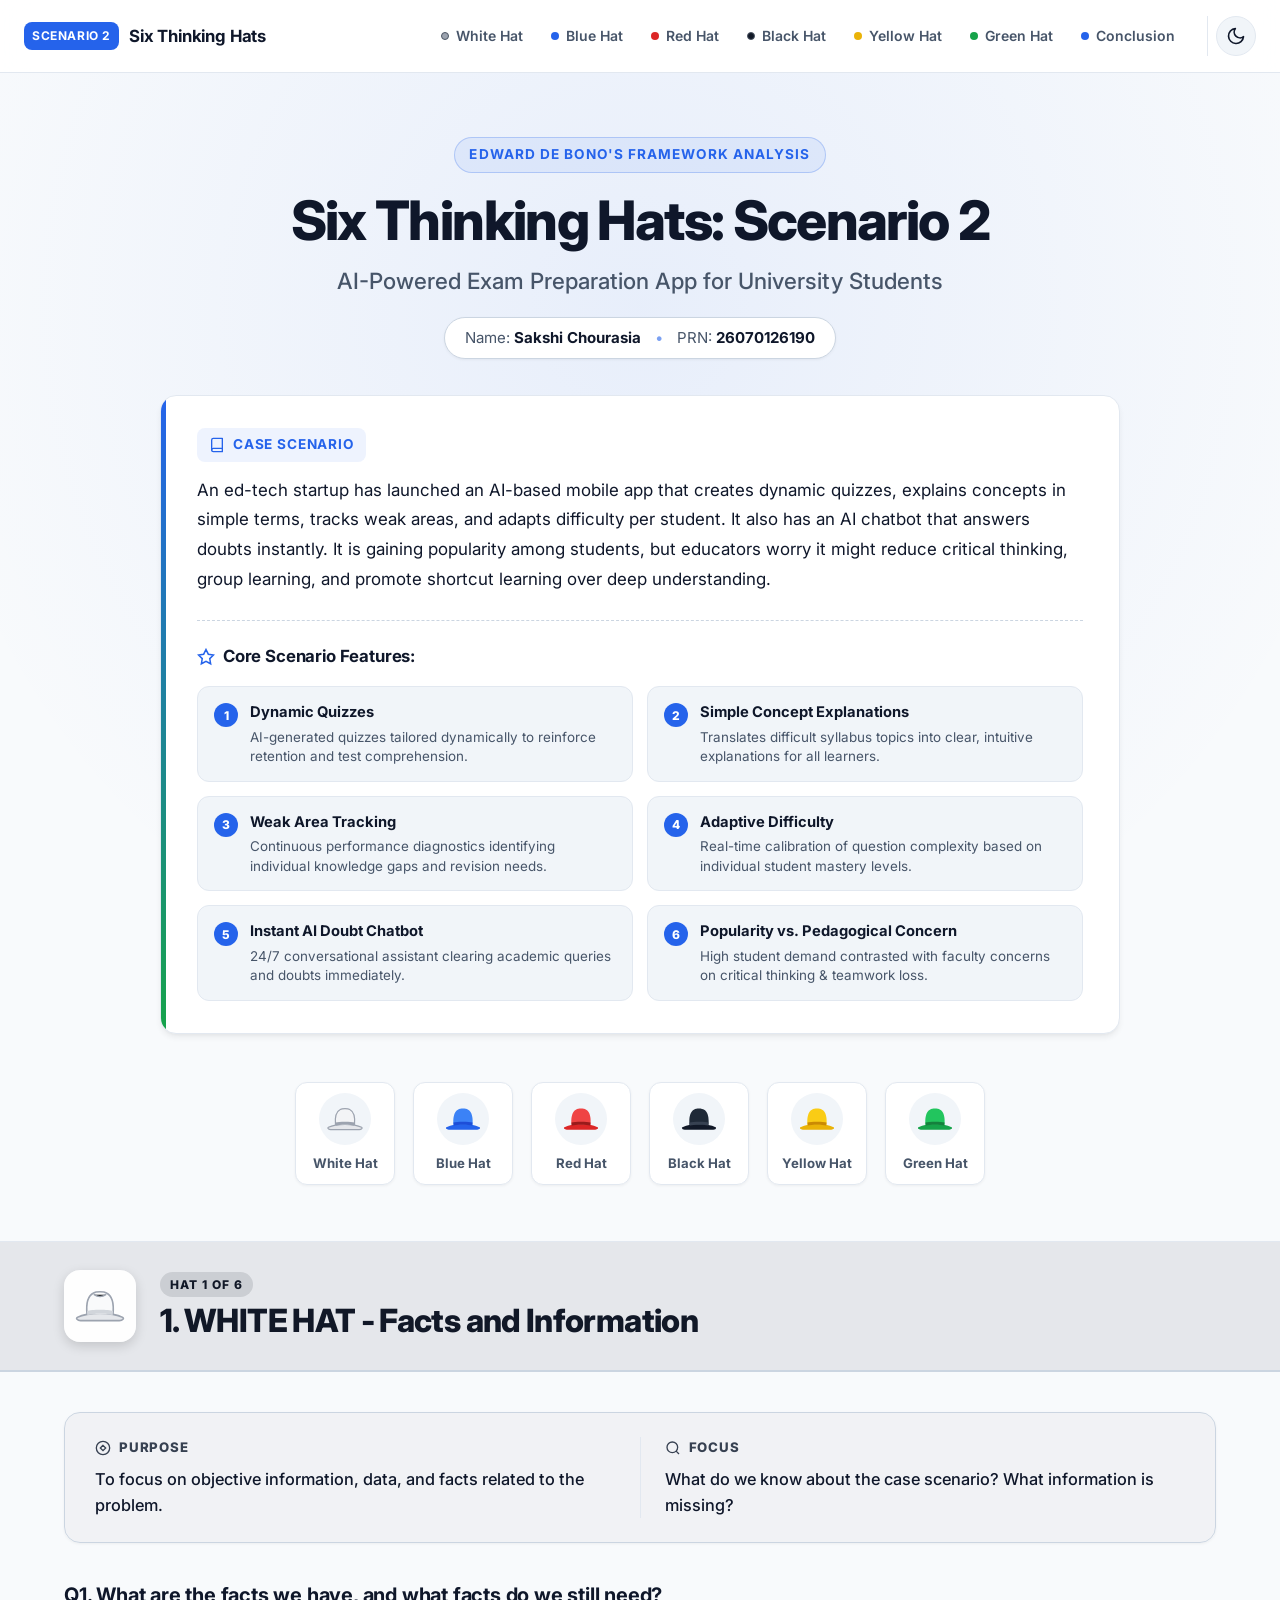
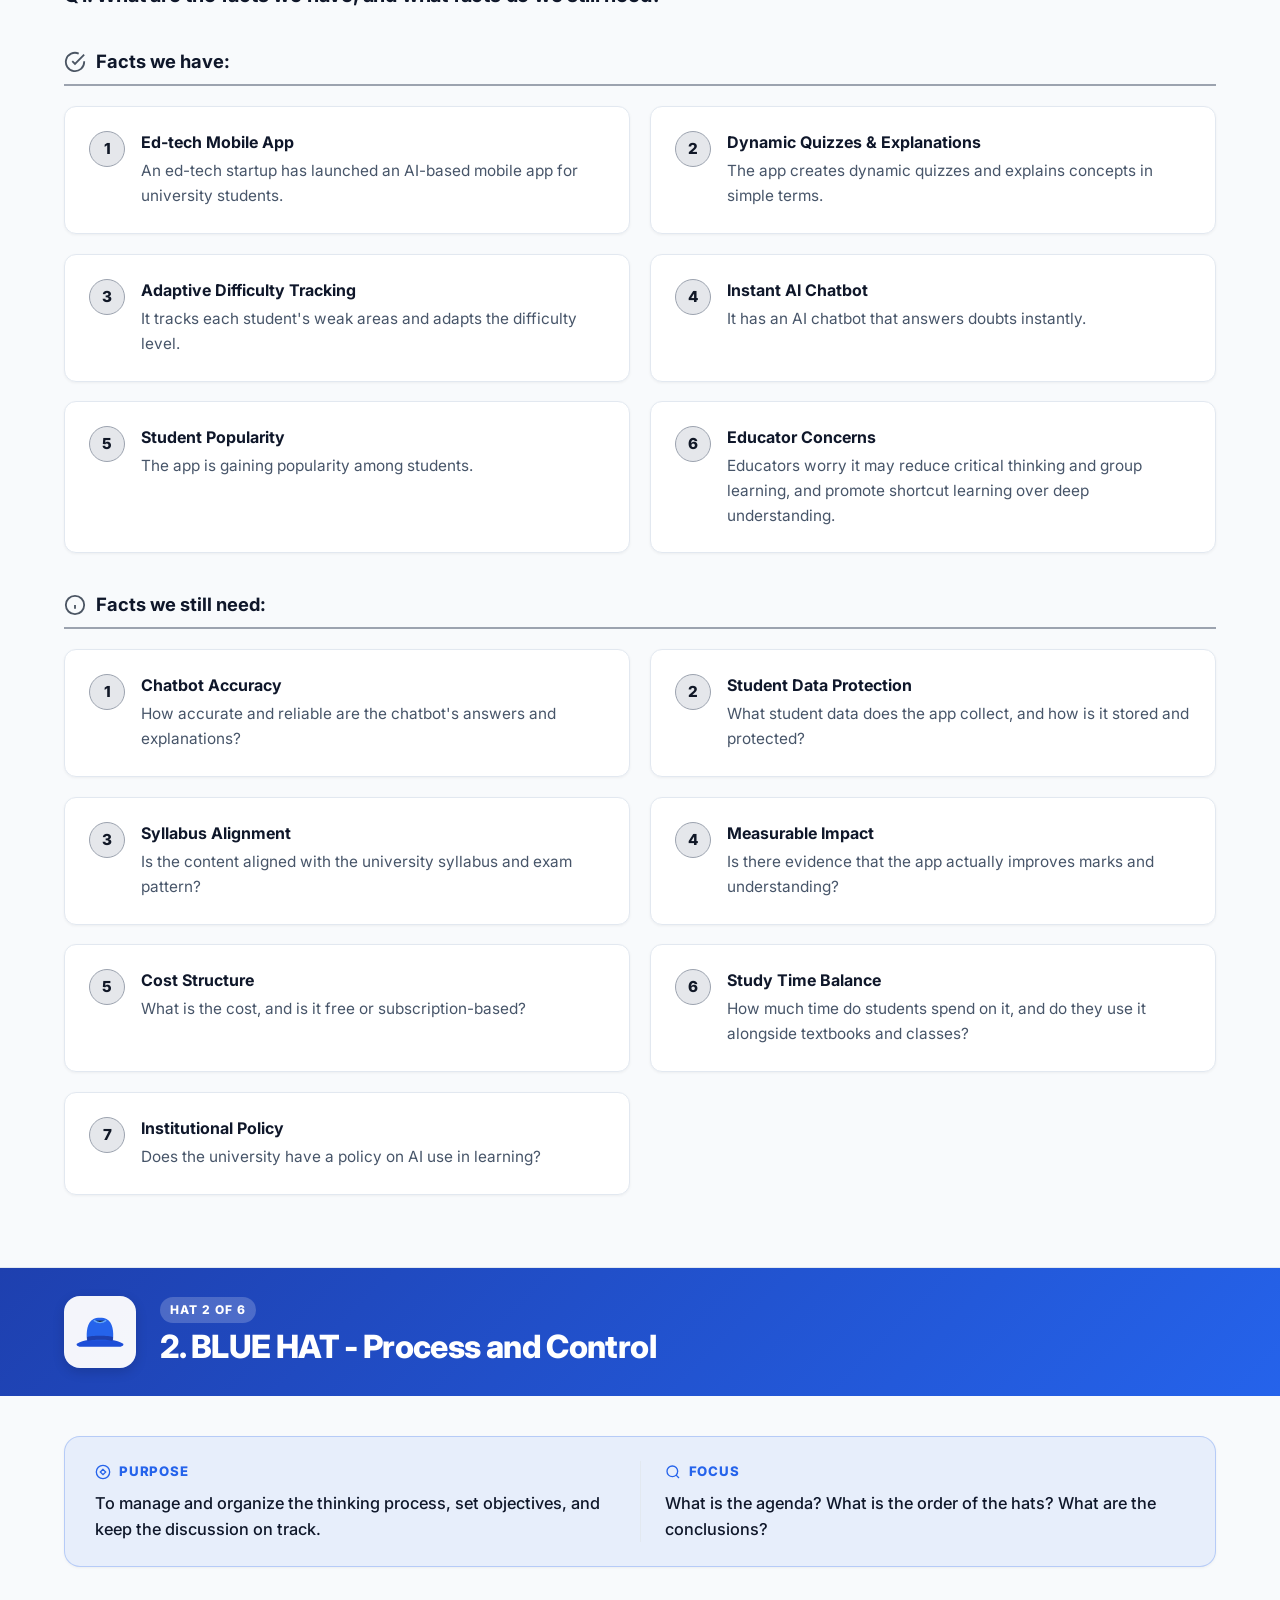
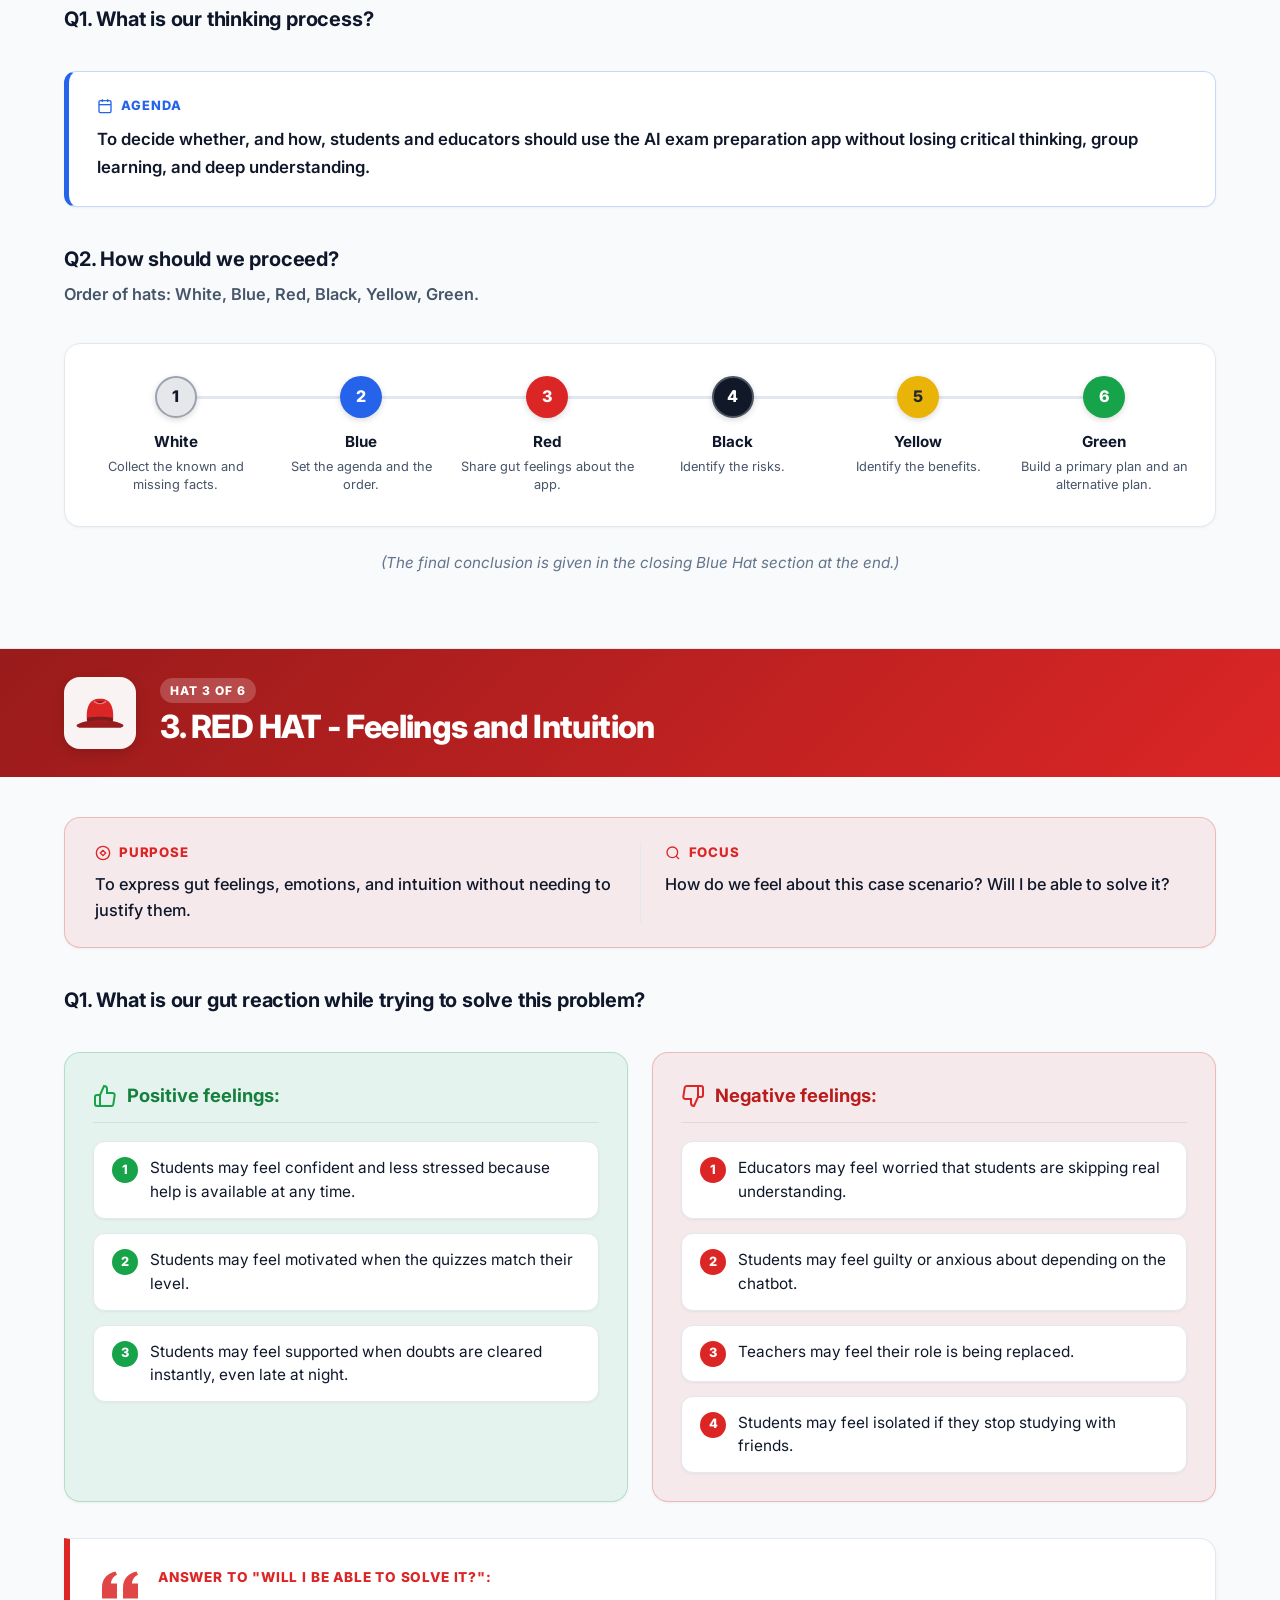
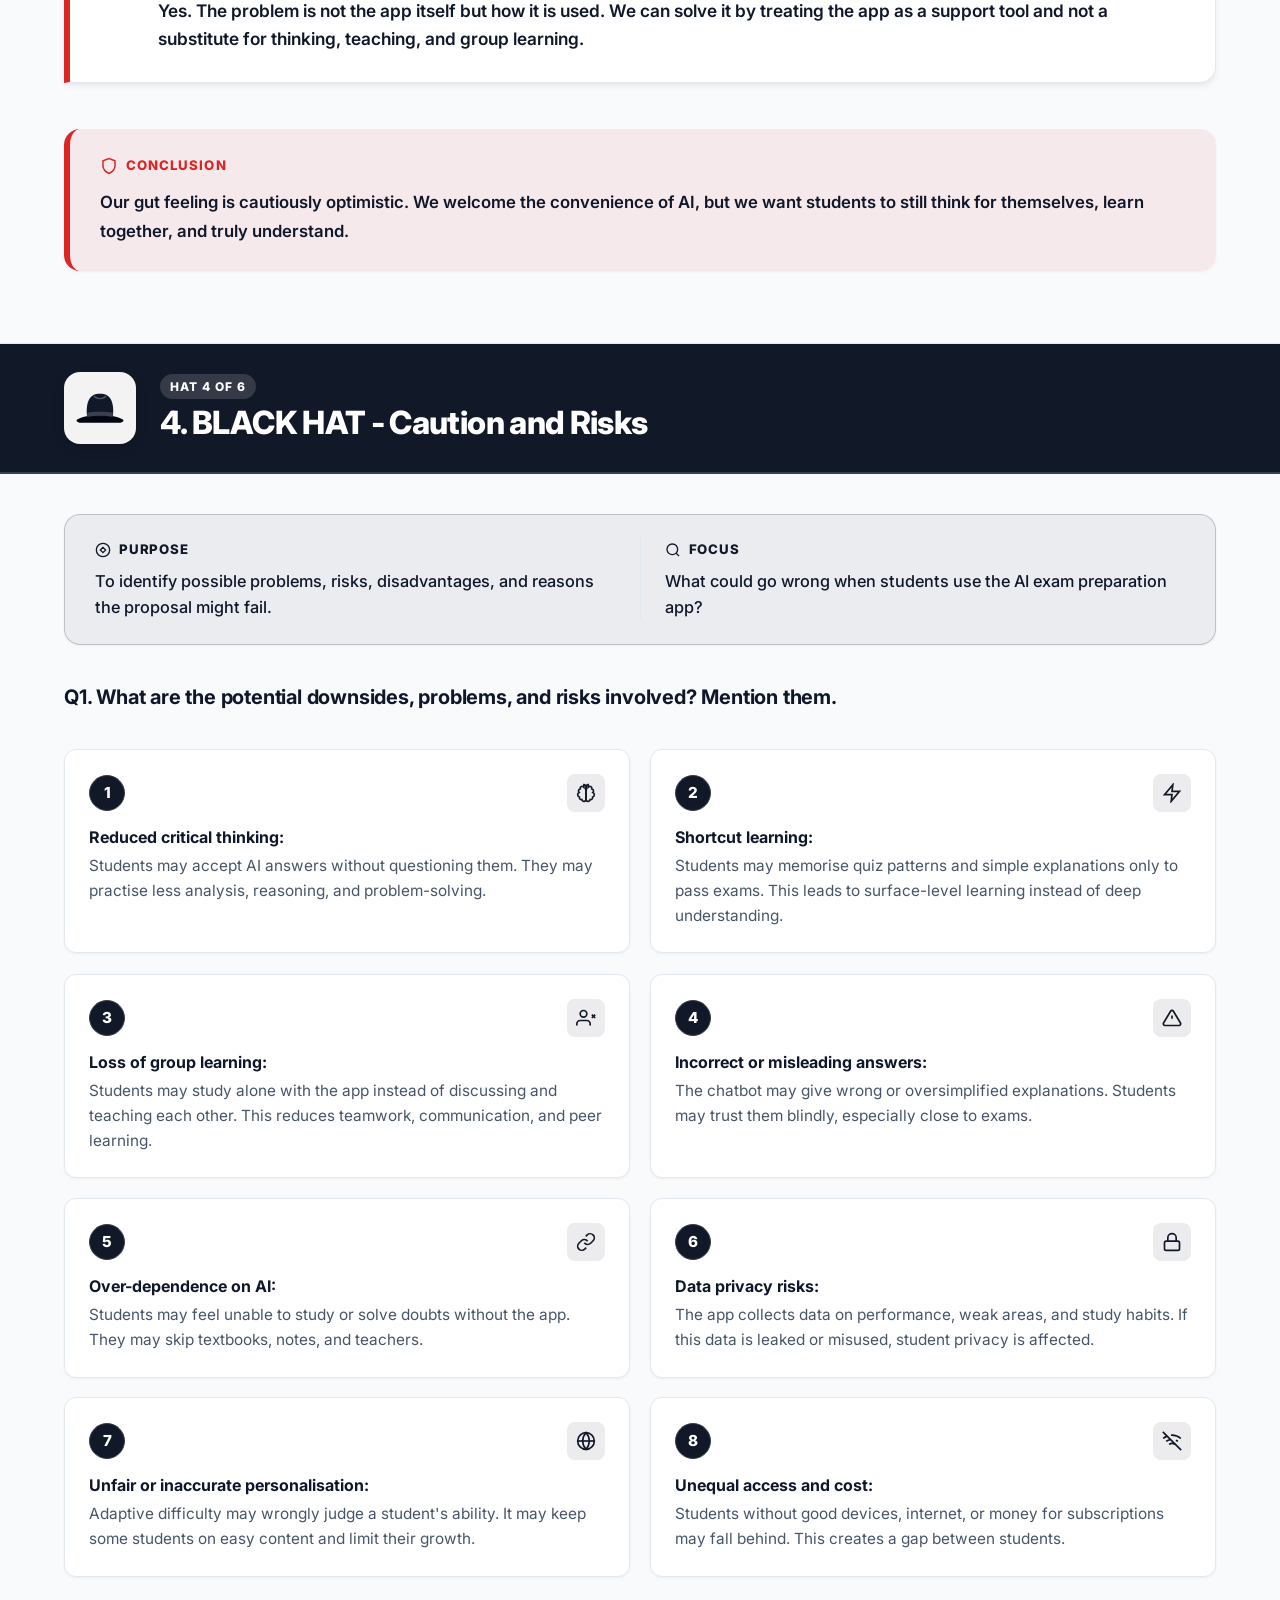
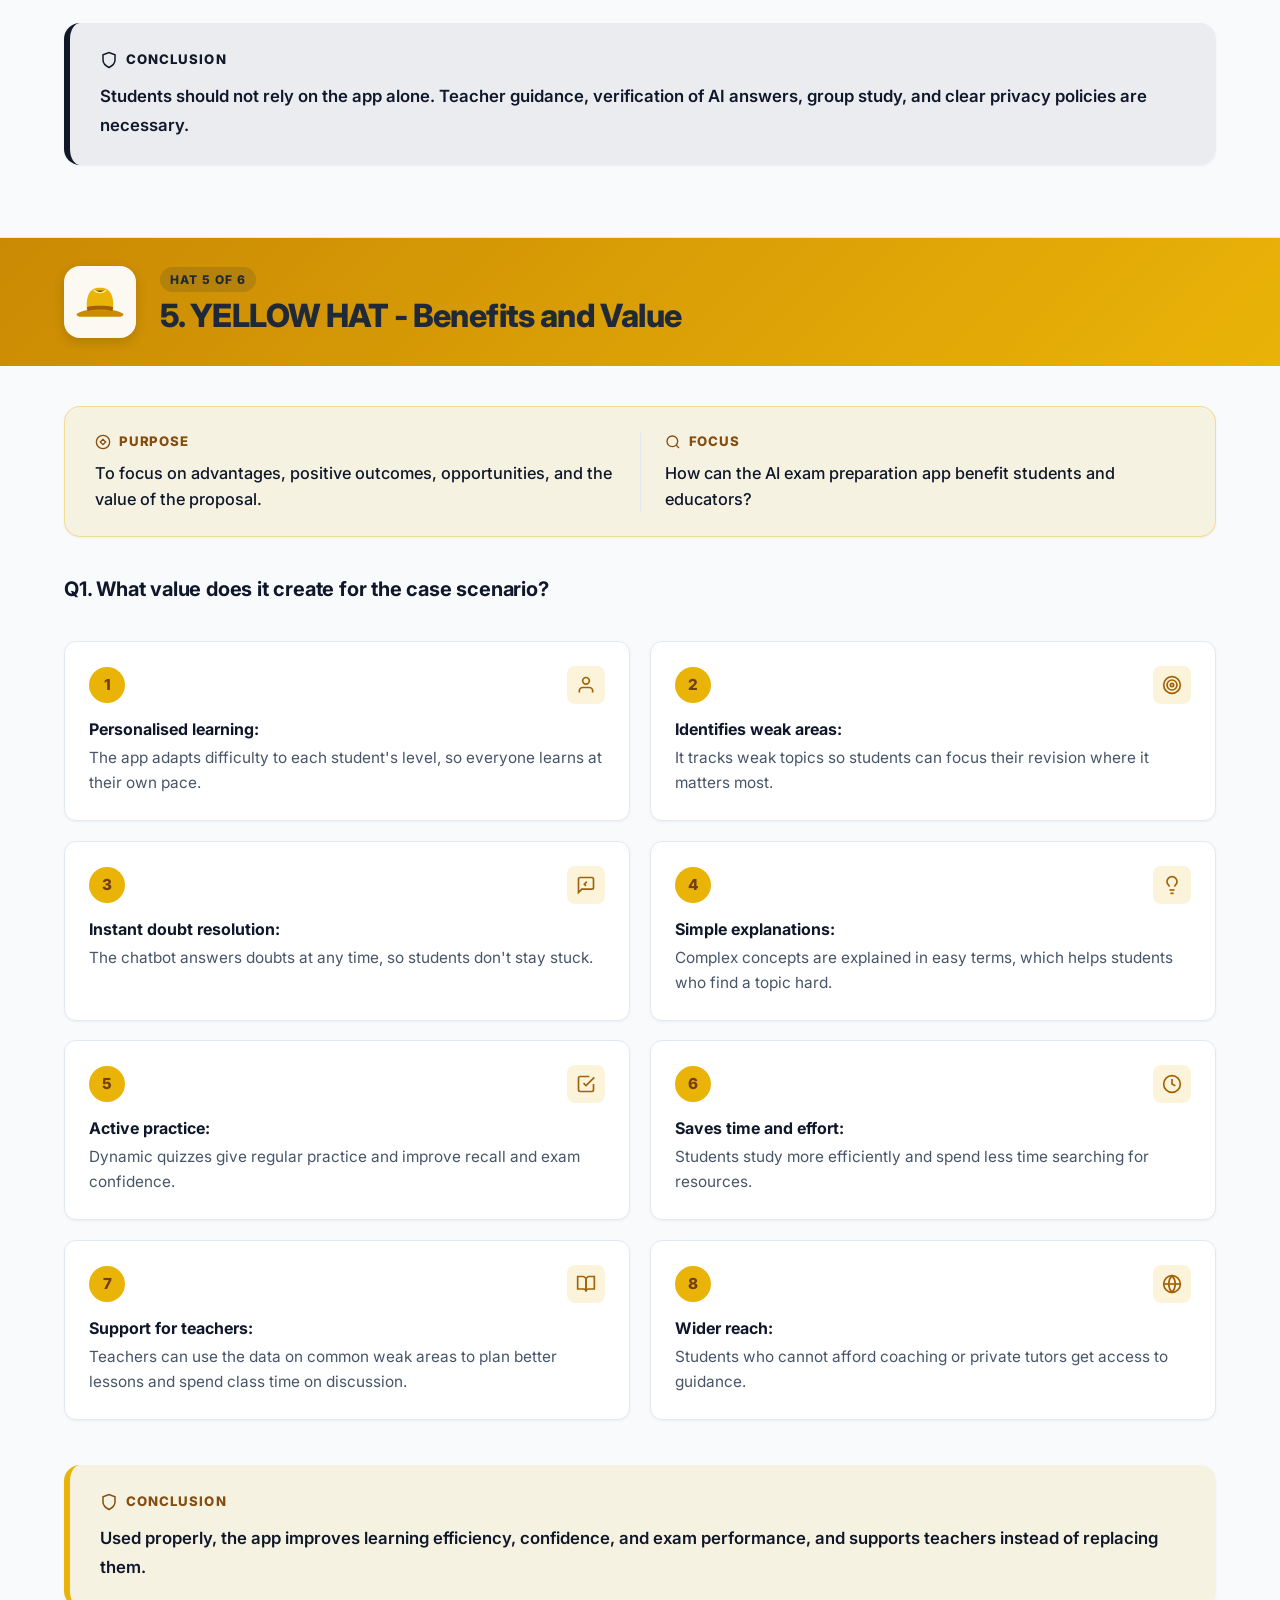
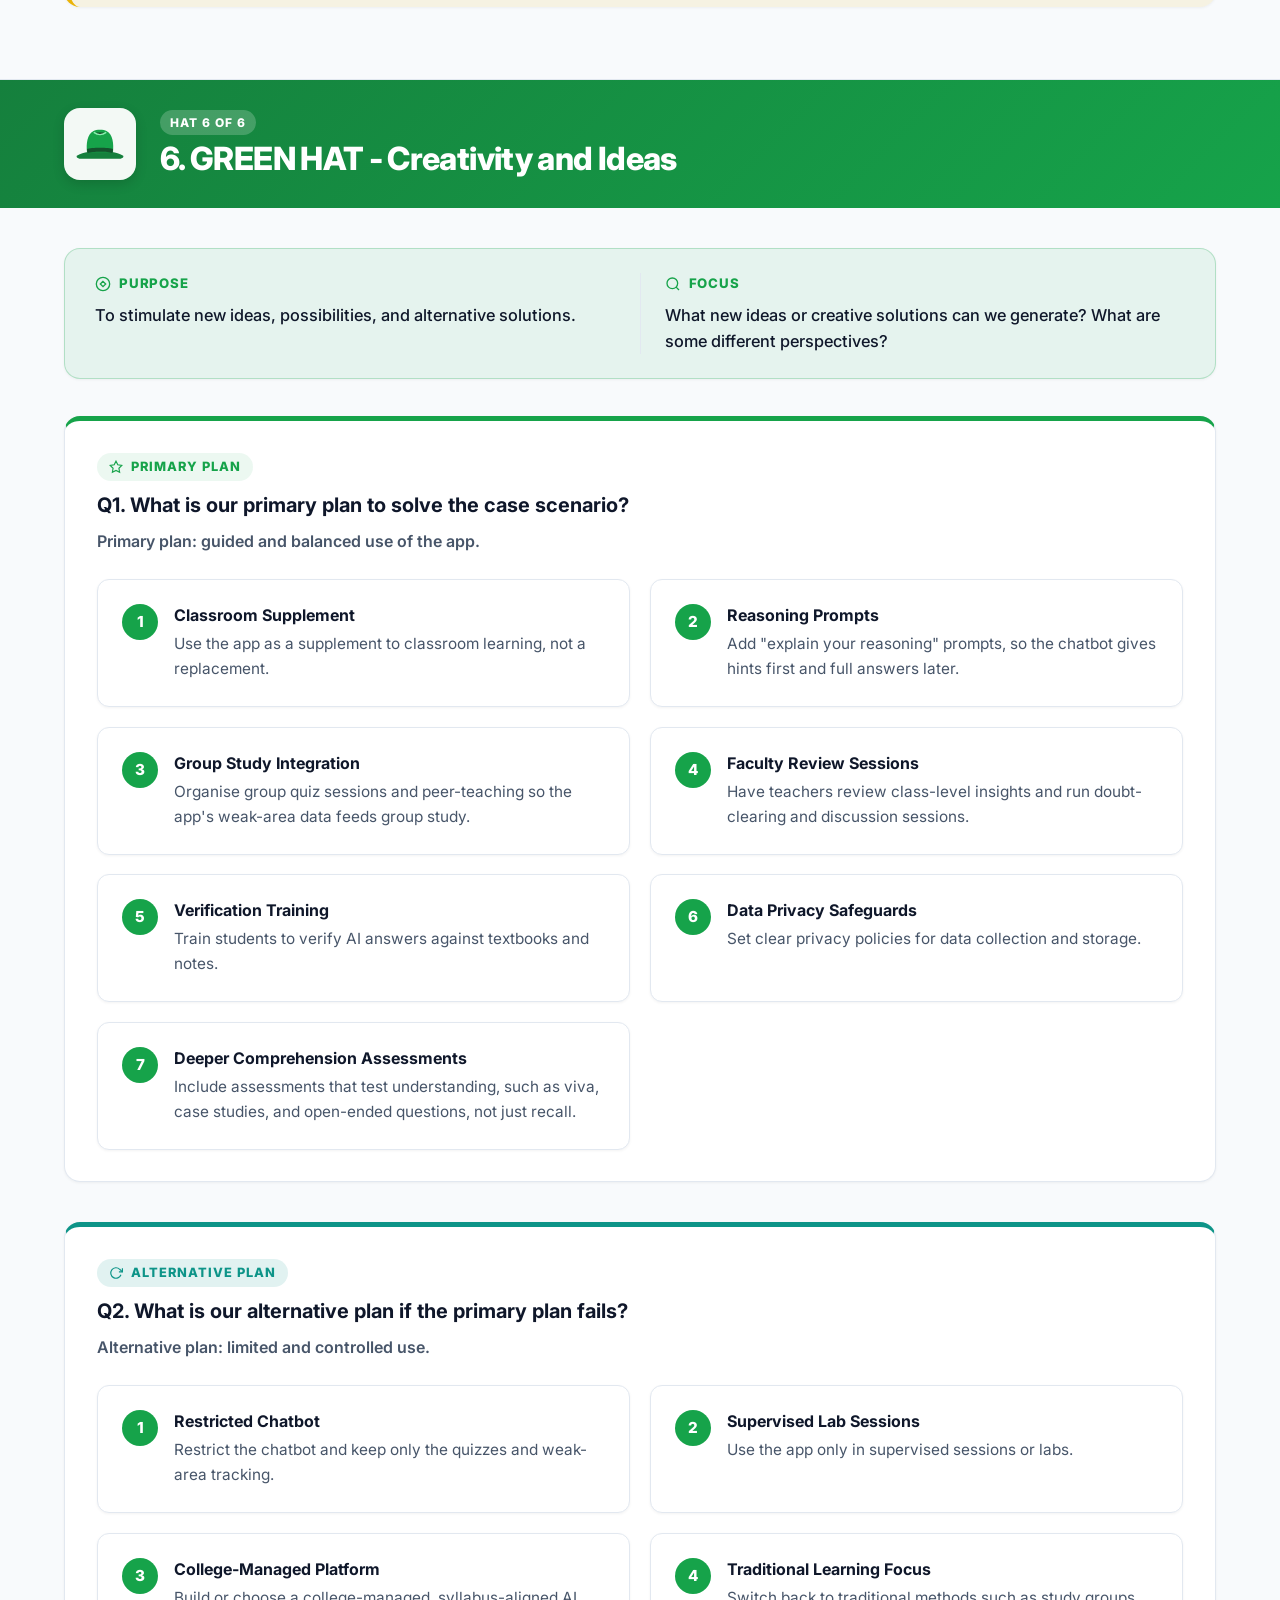
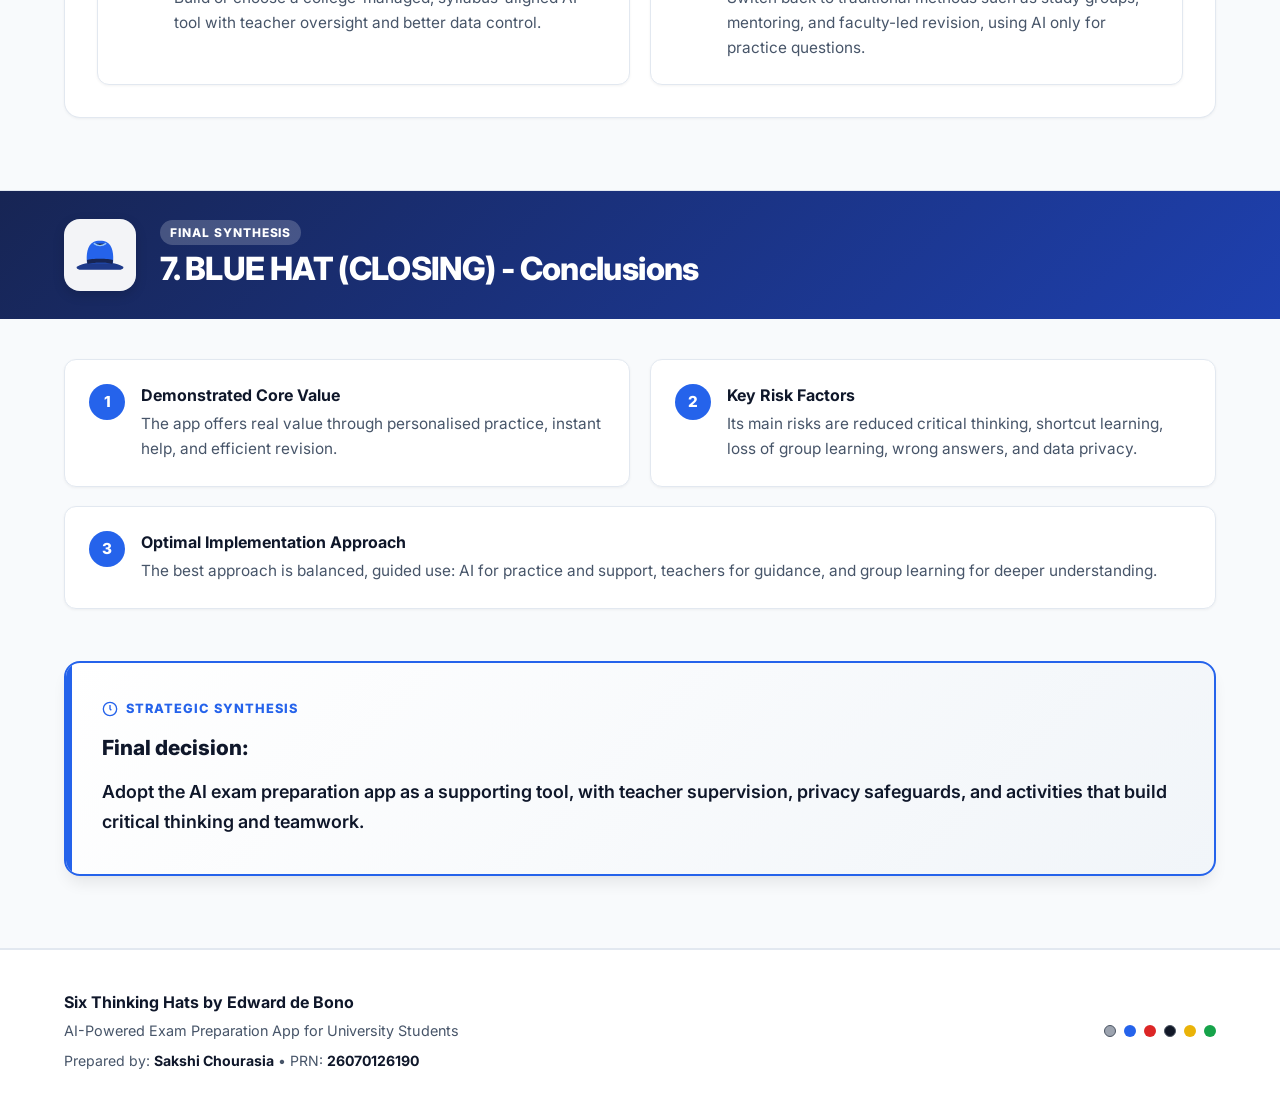
==== commit d3b2a07a: "feat: add author Sakshi Chourasia PRN 26070126190 and core scenario features breakdown" ====
--- a/index.html
+++ b/index.html
@@ -107,6 +107,11 @@
           <span class="hero-pretitle">Edward de Bono's Framework Analysis</span>
           <h1 class="hero-title">Six Thinking Hats: Scenario 2</h1>
           <p class="hero-subtitle">AI-Powered Exam Preparation App for University Students</p>
+          <div class="student-meta-badge">
+            <span class="meta-item">Name: <strong>Sakshi Chourasia</strong></span>
+            <span class="meta-sep" aria-hidden="true">•</span>
+            <span class="meta-item">PRN: <strong>26070126190</strong></span>
+          </div>
         </div>
 
         <div class="scenario-card reveal">
@@ -120,6 +125,60 @@
           <p class="scenario-text">
             An ed-tech startup has launched an AI-based mobile app that creates dynamic quizzes, explains concepts in simple terms, tracks weak areas, and adapts difficulty per student. It also has an AI chatbot that answers doubts instantly. It is gaining popularity among students, but educators worry it might reduce critical thinking, group learning, and promote shortcut learning over deep understanding.
           </p>
+
+          <!-- Key Scenario Features Breakdown -->
+          <div class="scenario-features-wrapper">
+            <div class="scenario-features-header">
+              <svg class="feature-header-icon" viewBox="0 0 24 24" fill="none" stroke="currentColor" stroke-width="2" aria-hidden="true">
+                <path d="M12 2l3.09 6.26L22 9.27l-5 4.87 1.18 6.88L12 17.77l-6.18 3.25L7 14.14 2 9.27l6.91-1.01L12 2z"></path>
+              </svg>
+              <h3 class="scenario-features-title">Core Scenario Features:</h3>
+            </div>
+            <div class="scenario-features-grid">
+              <div class="scenario-feature-card">
+                <div class="feature-badge">1</div>
+                <div class="feature-body">
+                  <h4 class="feature-name">Dynamic Quizzes</h4>
+                  <p class="feature-desc">AI-generated quizzes tailored dynamically to reinforce retention and test comprehension.</p>
+                </div>
+              </div>
+              <div class="scenario-feature-card">
+                <div class="feature-badge">2</div>
+                <div class="feature-body">
+                  <h4 class="feature-name">Simple Concept Explanations</h4>
+                  <p class="feature-desc">Translates difficult syllabus topics into clear, intuitive explanations for all learners.</p>
+                </div>
+              </div>
+              <div class="scenario-feature-card">
+                <div class="feature-badge">3</div>
+                <div class="feature-body">
+                  <h4 class="feature-name">Weak Area Tracking</h4>
+                  <p class="feature-desc">Continuous performance diagnostics identifying individual knowledge gaps and revision needs.</p>
+                </div>
+              </div>
+              <div class="scenario-feature-card">
+                <div class="feature-badge">4</div>
+                <div class="feature-body">
+                  <h4 class="feature-name">Adaptive Difficulty</h4>
+                  <p class="feature-desc">Real-time calibration of question complexity based on individual student mastery levels.</p>
+                </div>
+              </div>
+              <div class="scenario-feature-card">
+                <div class="feature-badge">5</div>
+                <div class="feature-body">
+                  <h4 class="feature-name">Instant AI Doubt Chatbot</h4>
+                  <p class="feature-desc">24/7 conversational assistant clearing academic queries and doubts immediately.</p>
+                </div>
+              </div>
+              <div class="scenario-feature-card">
+                <div class="feature-badge">6</div>
+                <div class="feature-body">
+                  <h4 class="feature-name">Popularity vs. Pedagogical Concern</h4>
+                  <p class="feature-desc">High student demand contrasted with faculty concerns on critical thinking & teamwork loss.</p>
+                </div>
+              </div>
+            </div>
+          </div>
         </div>
 
         <!-- Row of Six Hat Circles -->
@@ -1289,6 +1348,7 @@
       <div class="footer-left">
         <p class="footer-text font-semibold">Six Thinking Hats by Edward de Bono</p>
         <p class="footer-subtext">AI-Powered Exam Preparation App for University Students</p>
+        <p class="footer-author-meta">Prepared by: <strong>Sakshi Chourasia</strong> &bull; PRN: <strong>26070126190</strong></p>
       </div>
       <div class="footer-right">
         <div class="footer-hat-legend" aria-hidden="true">
--- a/styles.css
+++ b/styles.css
@@ -446,6 +446,33 @@
   margin: 0 auto;
 }
 
+/* Student Meta Badge in Hero */
+.student-meta-badge {
+  display: inline-flex;
+  align-items: center;
+  justify-content: center;
+  flex-wrap: wrap;
+  gap: 8px 14px;
+  background-color: var(--bg-surface);
+  border: 1px solid var(--border-medium);
+  box-shadow: var(--shadow-sm);
+  padding: 8px 20px;
+  border-radius: var(--radius-full);
+  margin-top: 18px;
+  font-size: 0.94rem;
+  color: var(--text-secondary);
+}
+
+.student-meta-badge strong {
+  color: var(--text-main);
+  font-weight: 700;
+}
+
+.meta-sep {
+  color: var(--hat-blue);
+  opacity: 0.6;
+}
+
 /* Scenario Summary Card */
 .scenario-card {
   background-color: var(--bg-surface);
@@ -496,6 +523,95 @@
   color: var(--text-main);
 }
 
+/* Scenario Features Breakdown */
+.scenario-features-wrapper {
+  margin-top: 26px;
+  padding-top: 22px;
+  border-top: 1px dashed var(--border-medium);
+}
+
+.scenario-features-header {
+  display: flex;
+  align-items: center;
+  gap: 8px;
+  margin-bottom: 16px;
+}
+
+.feature-header-icon {
+  width: 18px;
+  height: 18px;
+  color: var(--hat-blue);
+}
+
+.scenario-features-title {
+  font-size: 1.05rem;
+  font-weight: 700;
+  color: var(--text-main);
+  letter-spacing: -0.01em;
+}
+
+.scenario-features-grid {
+  display: grid;
+  grid-template-columns: repeat(2, 1fr);
+  gap: 14px;
+}
+
+.scenario-feature-card {
+  background-color: var(--bg-surface-alt);
+  border: 1px solid var(--border-light);
+  border-radius: var(--radius-md);
+  padding: 14px 16px;
+  display: flex;
+  align-items: flex-start;
+  gap: 12px;
+  transition: transform var(--transition-fast), border-color var(--transition-fast), box-shadow var(--transition-fast);
+}
+
+.scenario-feature-card:hover {
+  transform: translateY(-2px);
+  border-color: var(--hat-blue-border);
+  box-shadow: var(--shadow-sm);
+}
+
+.feature-badge {
+  width: 24px;
+  height: 24px;
+  border-radius: var(--radius-full);
+  background-color: var(--hat-blue);
+  color: #FFFFFF;
+  font-size: 0.75rem;
+  font-weight: 800;
+  display: flex;
+  align-items: center;
+  justify-content: center;
+  flex-shrink: 0;
+  margin-top: 2px;
+}
+
+.feature-body {
+  display: flex;
+  flex-direction: column;
+  gap: 3px;
+}
+
+.feature-name {
+  font-size: 0.92rem;
+  font-weight: 700;
+  color: var(--text-main);
+}
+
+.feature-desc {
+  font-size: 0.84rem;
+  line-height: 1.45;
+  color: var(--text-secondary);
+}
+
+@media (max-width: 768px) {
+  .scenario-features-grid {
+    grid-template-columns: 1fr;
+  }
+}
+
 /* Hero Row of 6 Hat Circles */
 .hero-hat-nav {
   display: flex;
@@ -1627,6 +1743,17 @@
 .footer-subtext {
   font-size: 0.9rem;
   color: var(--text-secondary);
+}
+
+.footer-author-meta {
+  font-size: 0.88rem;
+  color: var(--text-secondary);
+  margin-top: 4px;
+}
+
+.footer-author-meta strong {
+  color: var(--text-main);
+  font-weight: 700;
 }
 
 .footer-hat-legend {
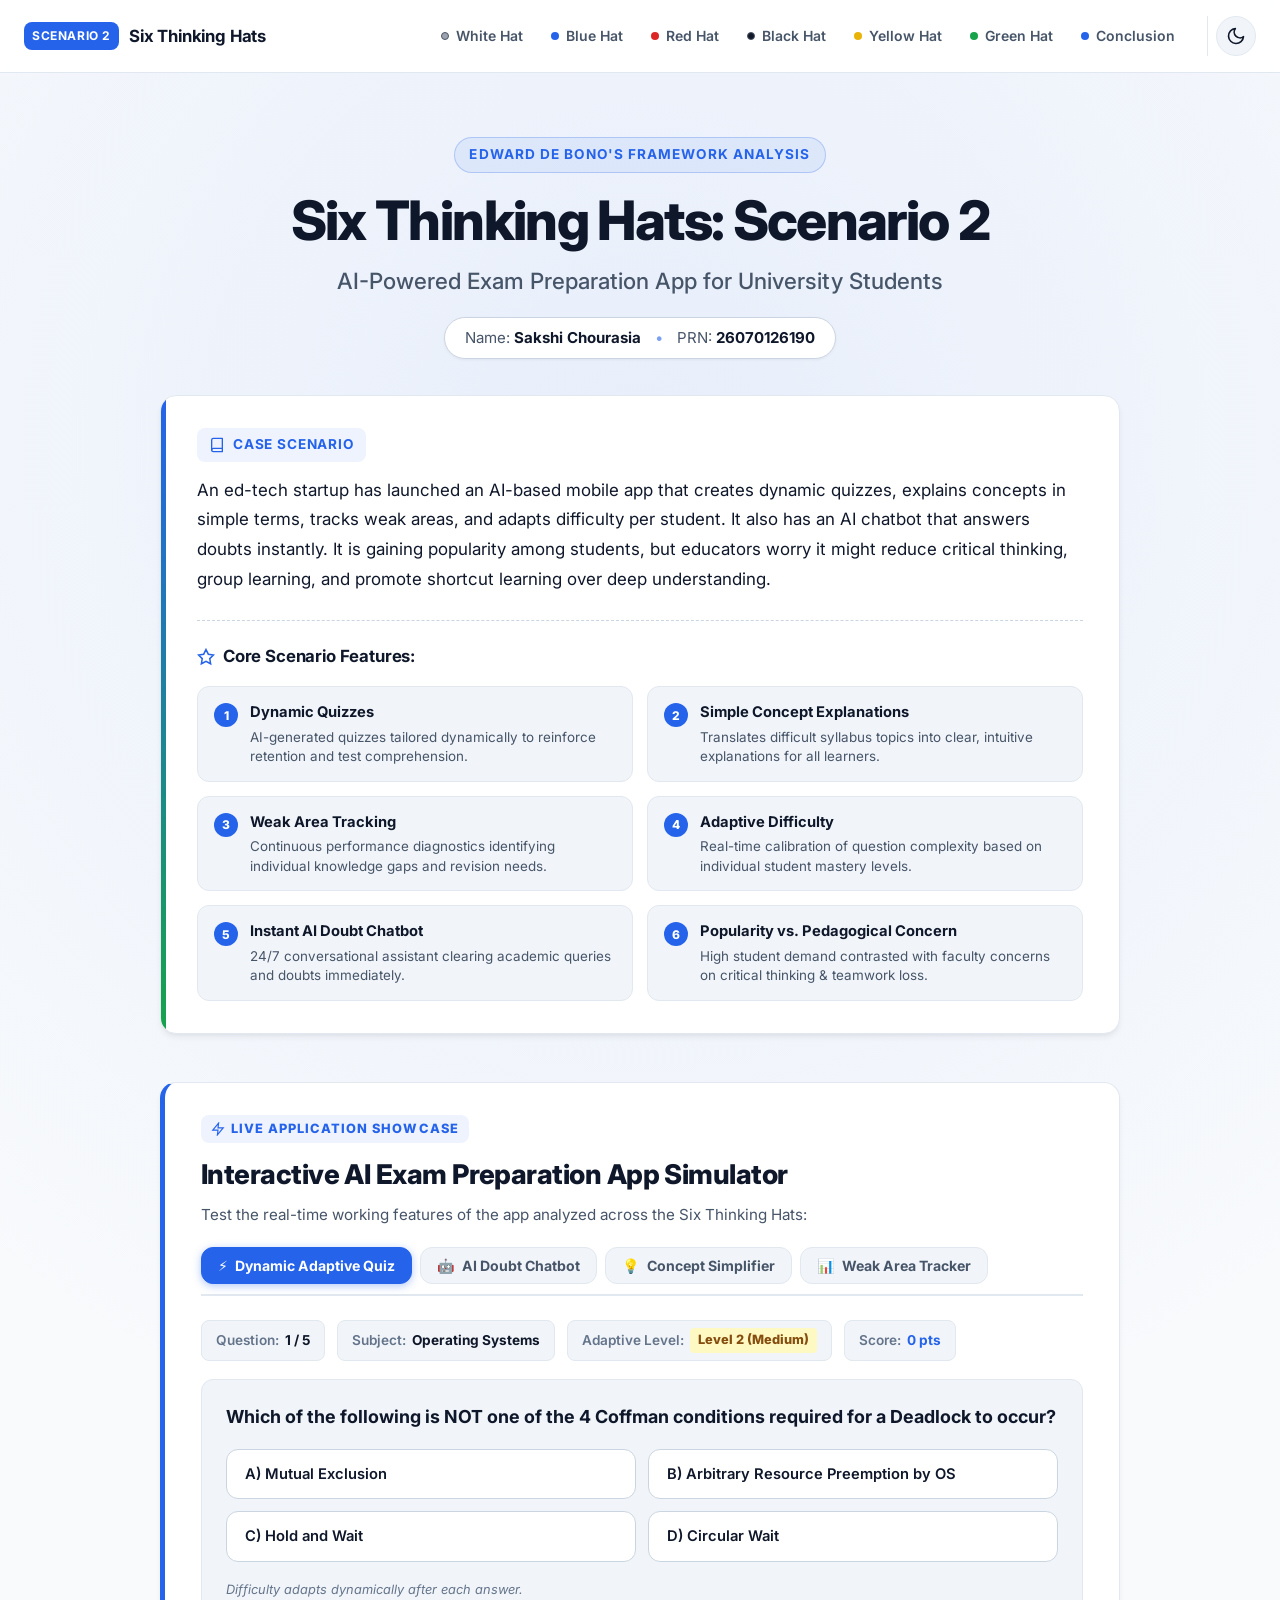
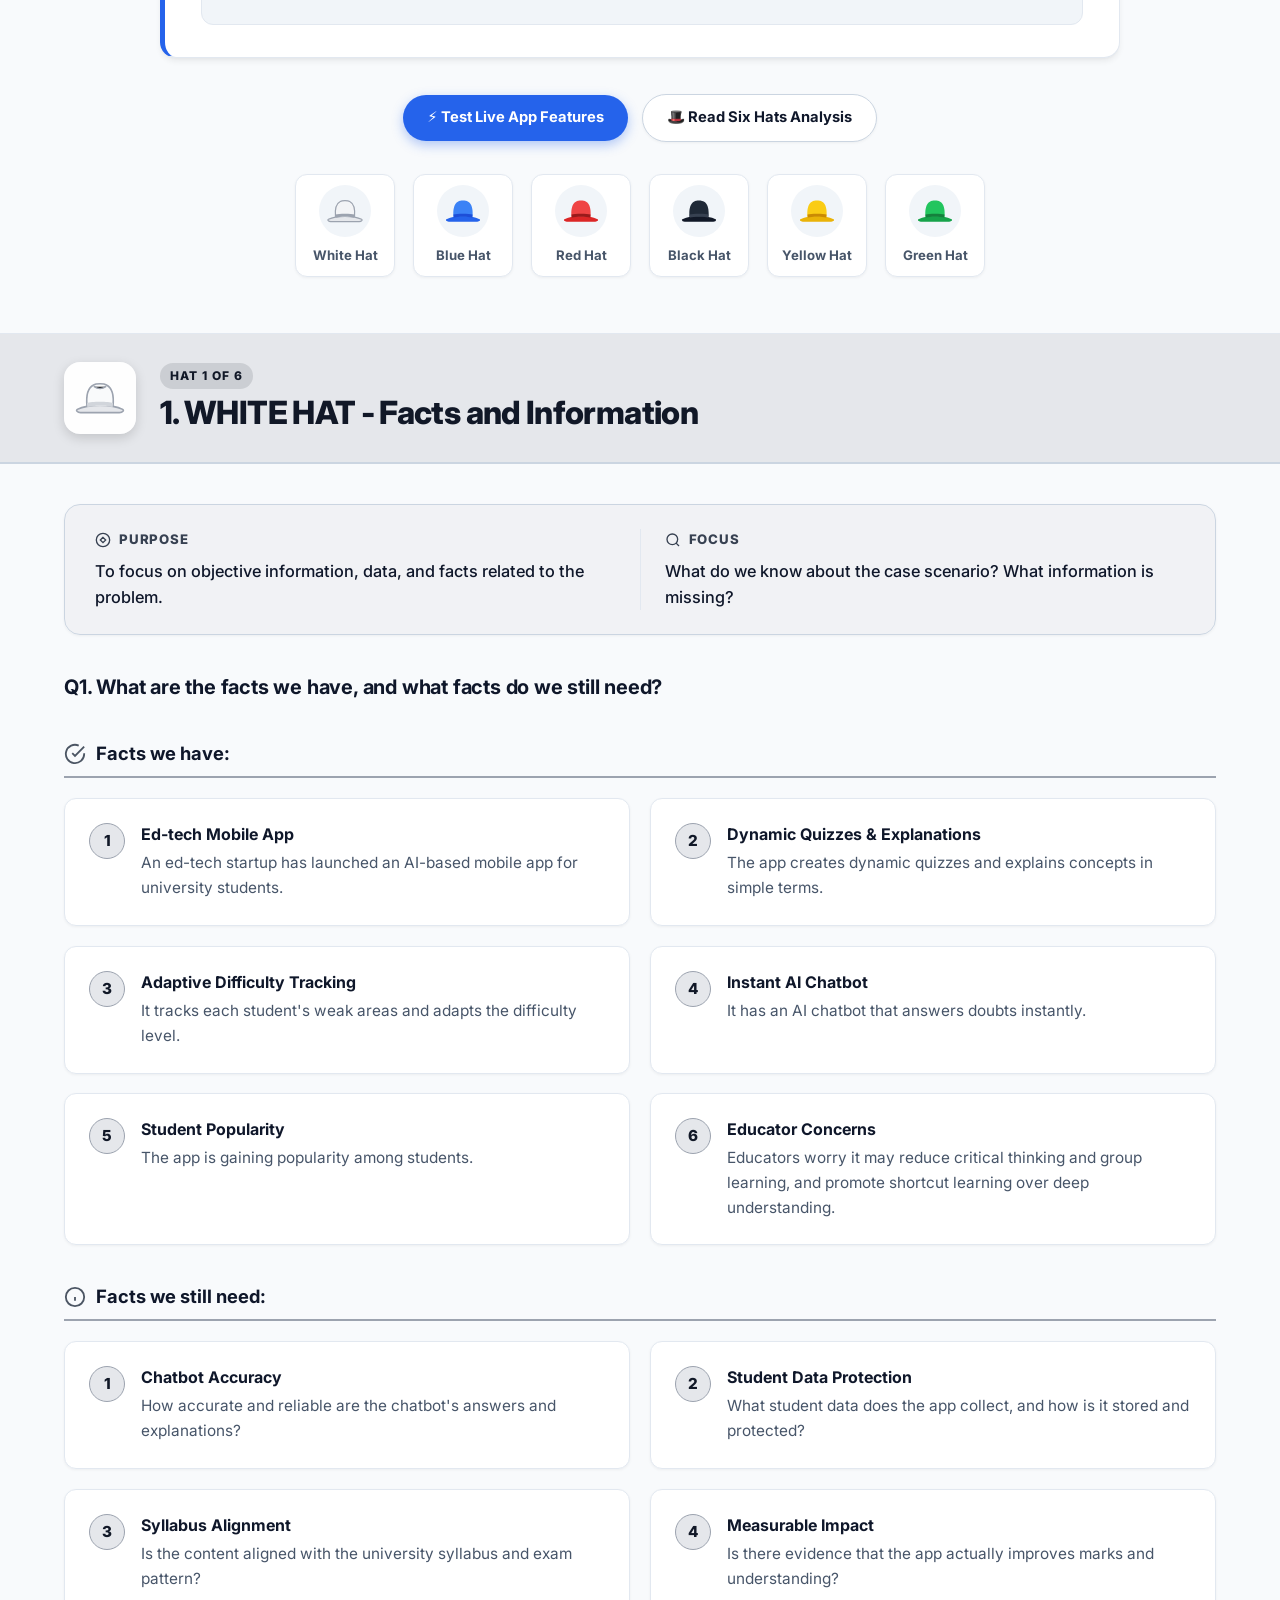
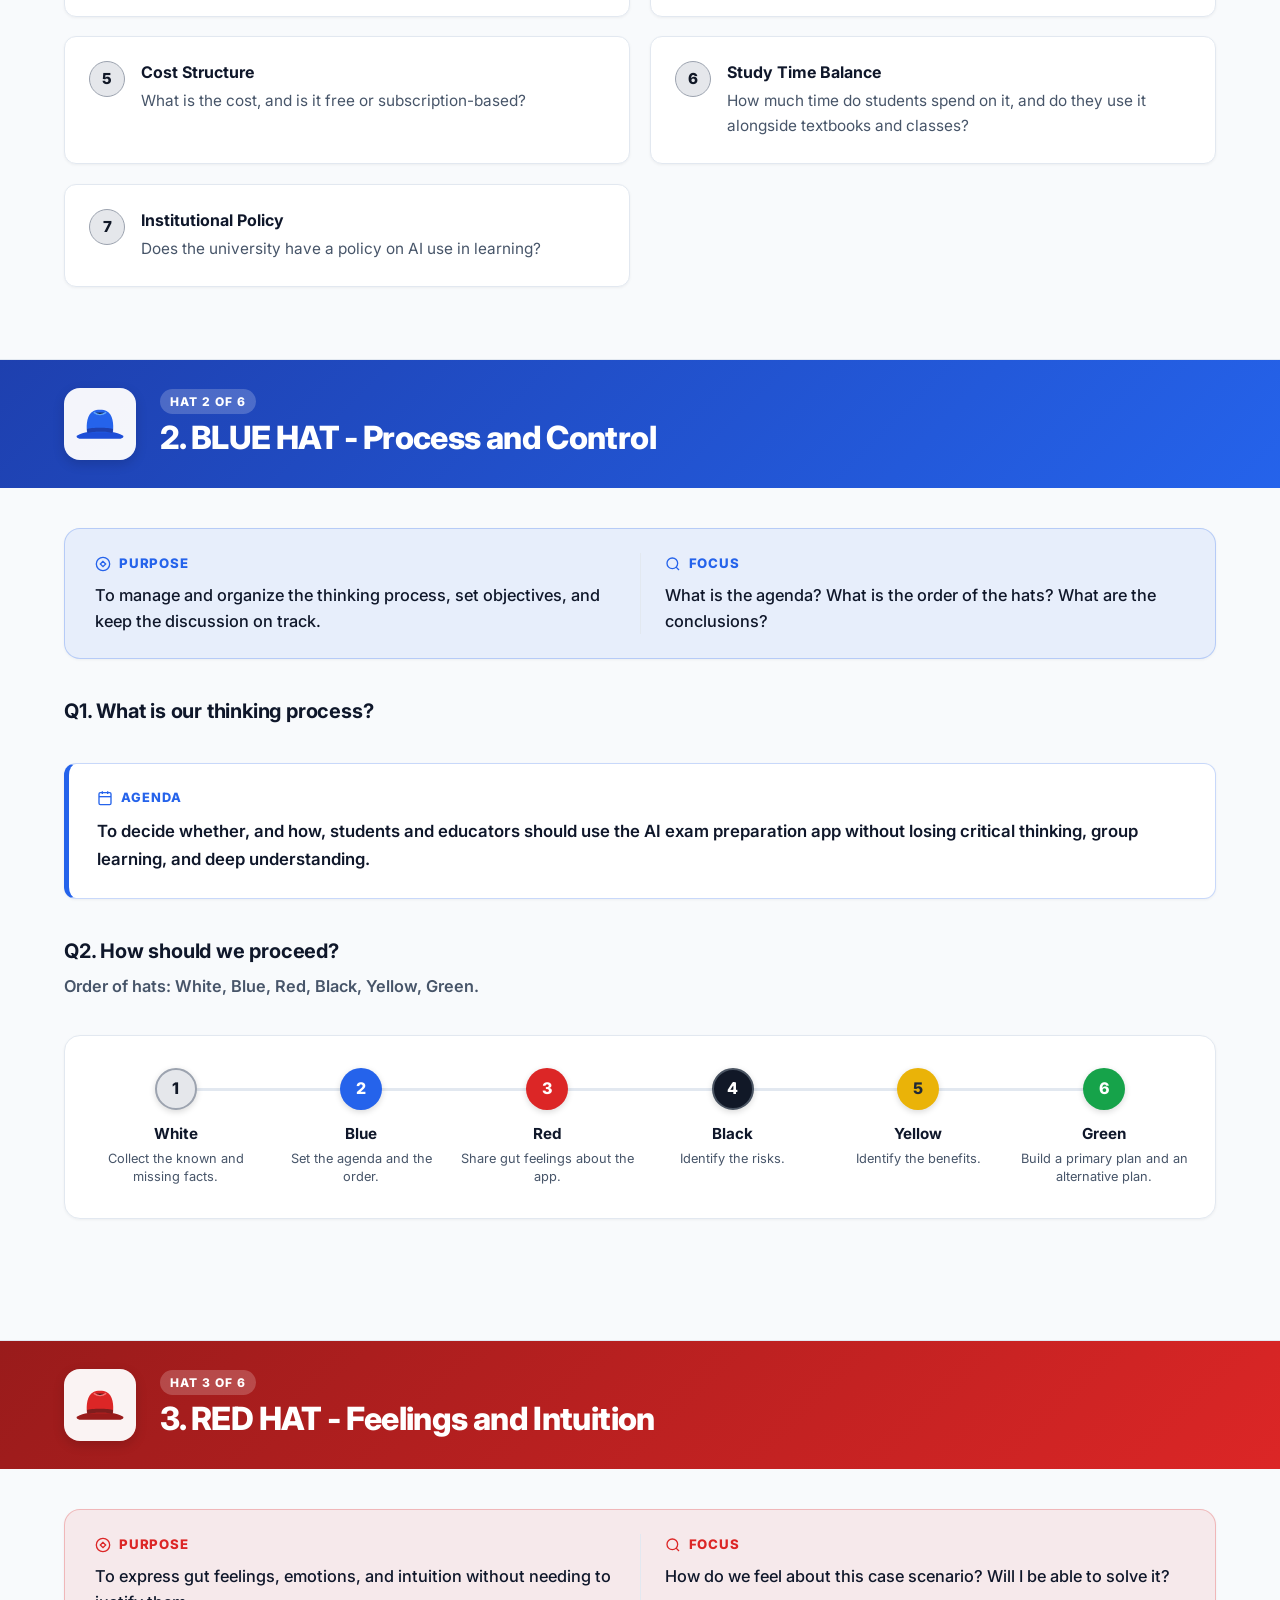
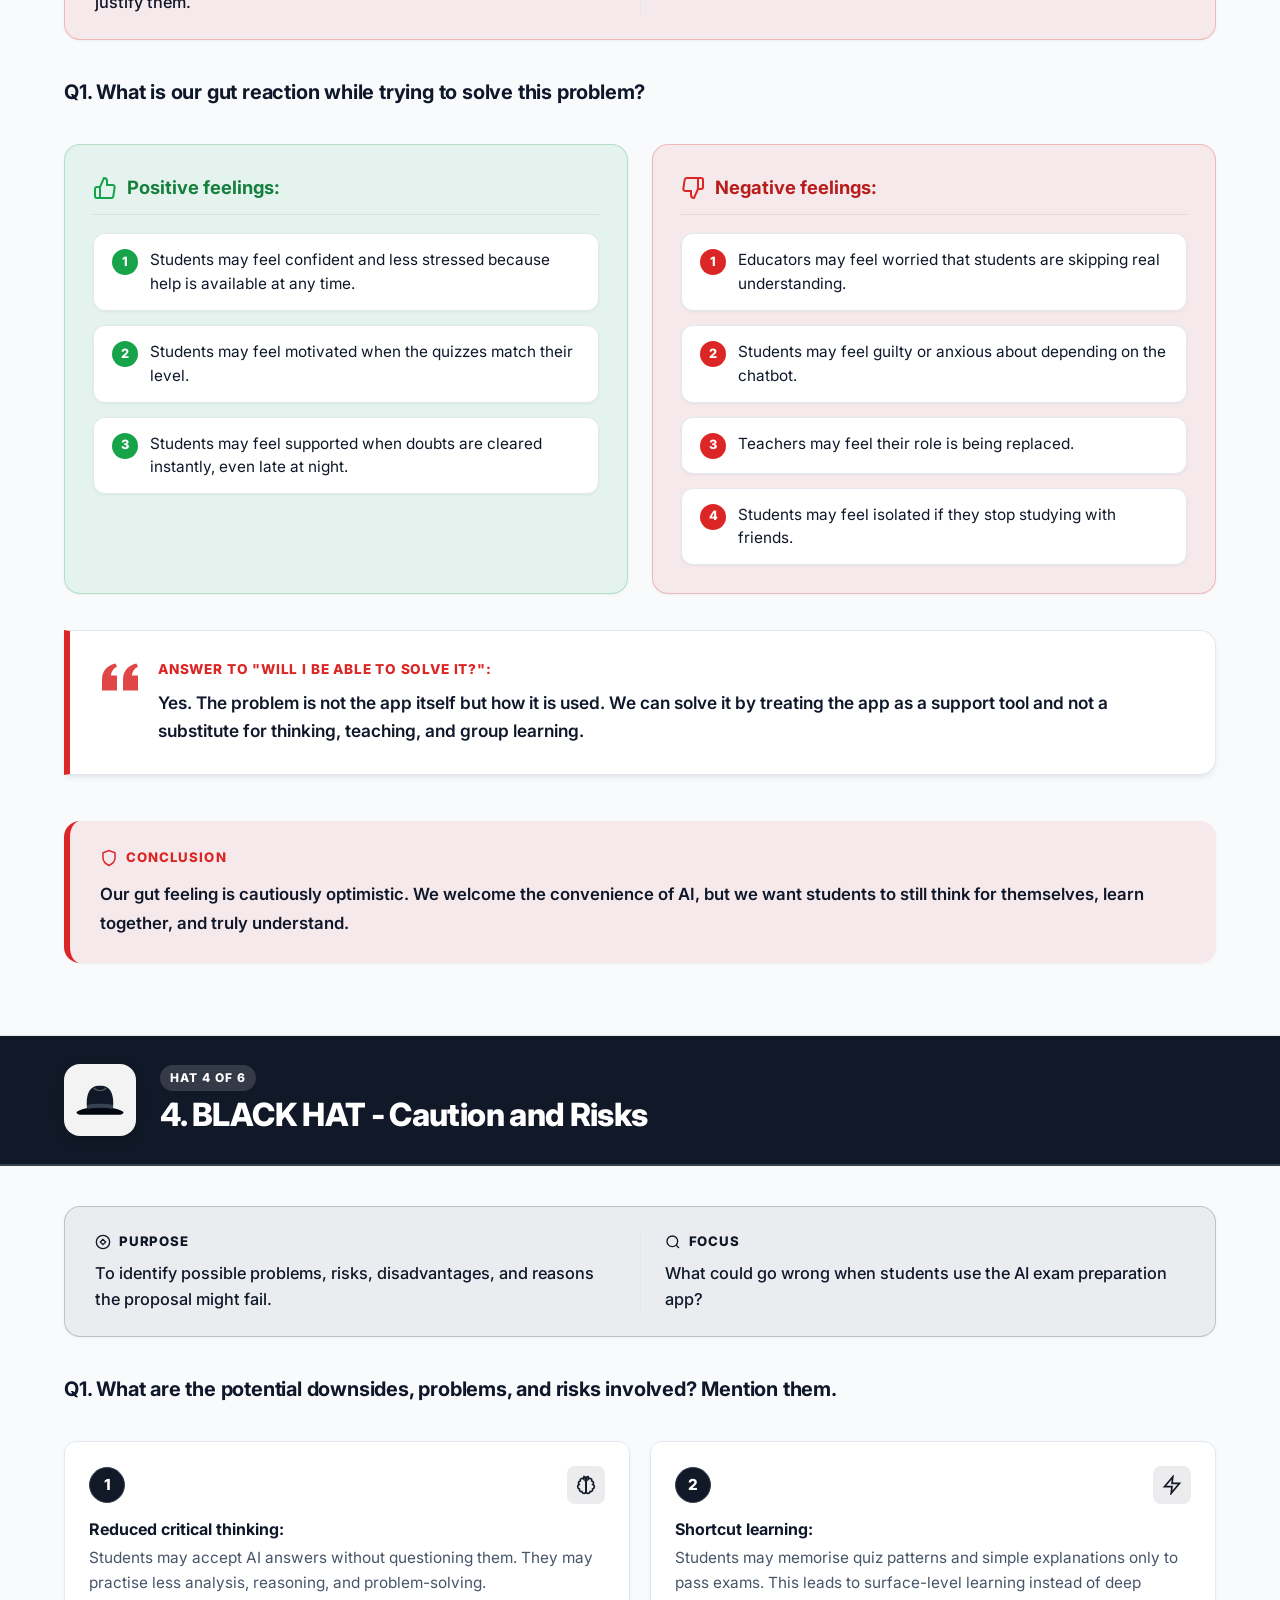
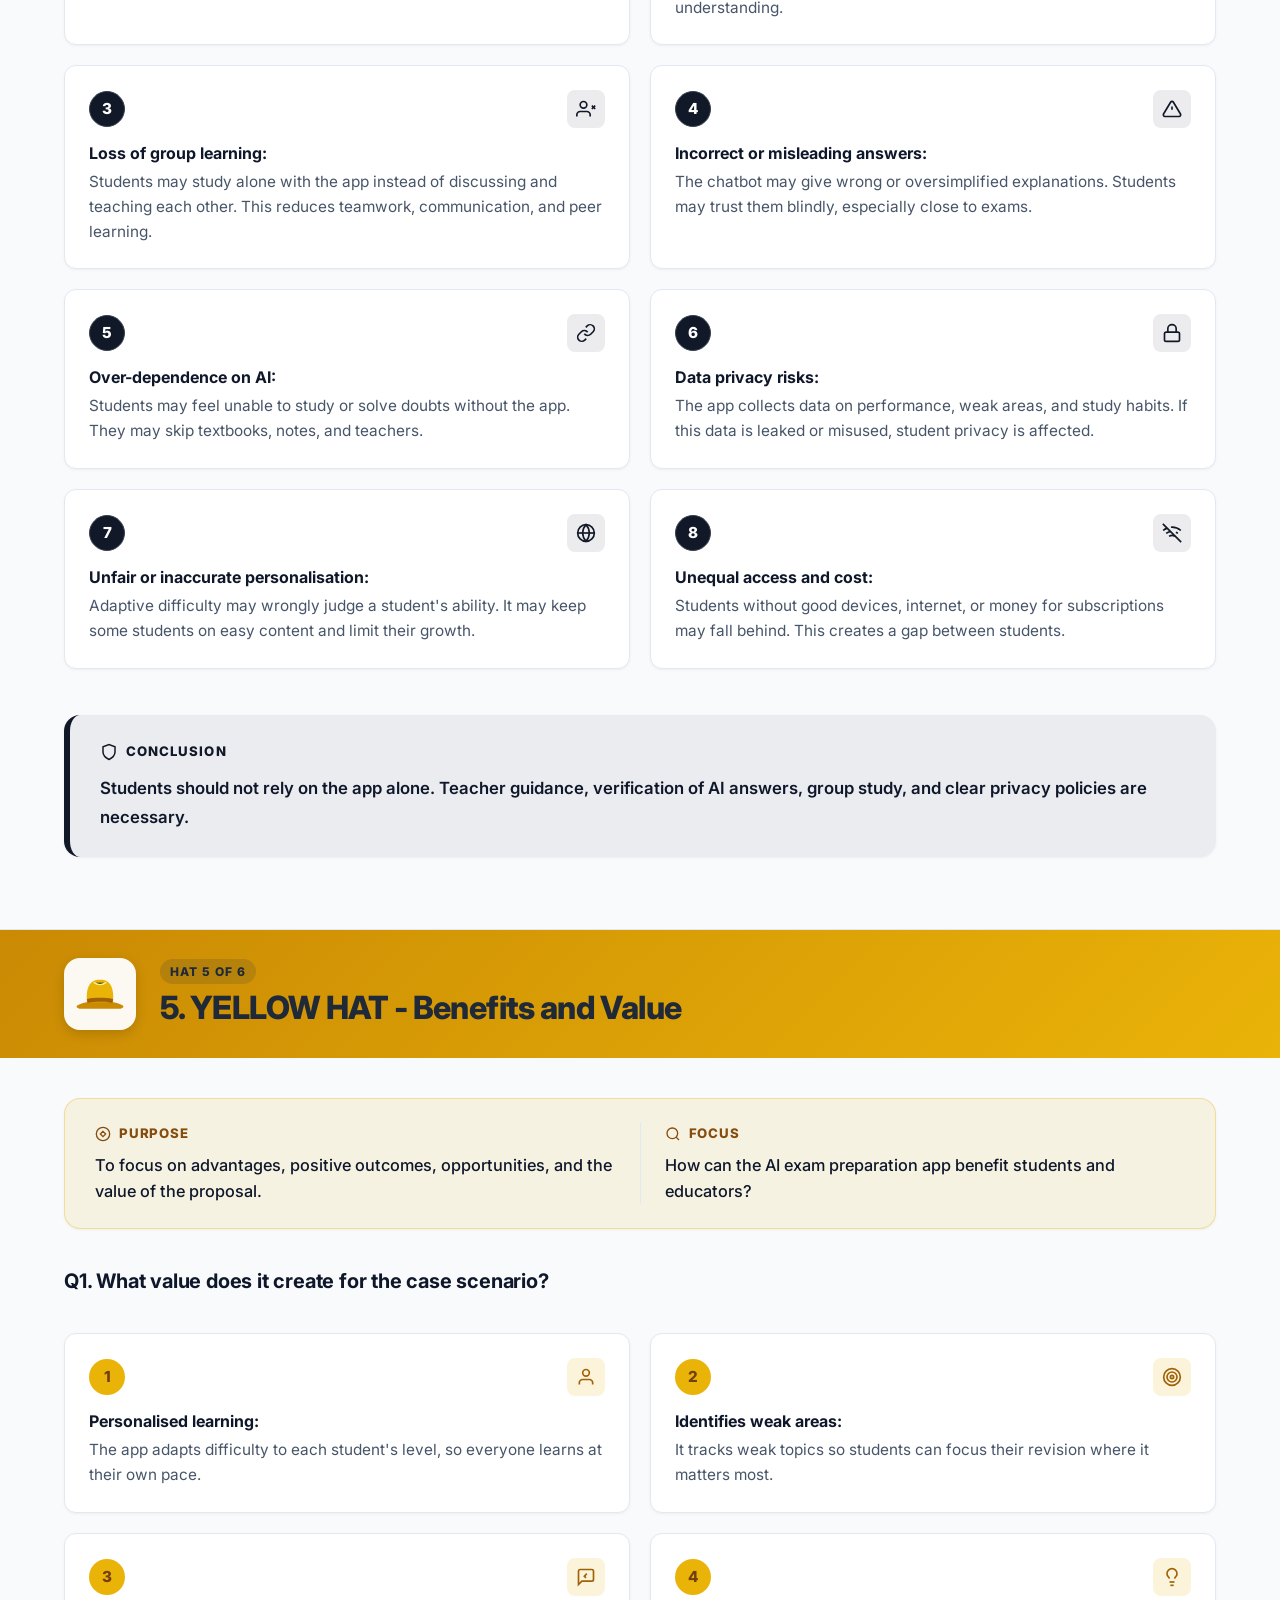
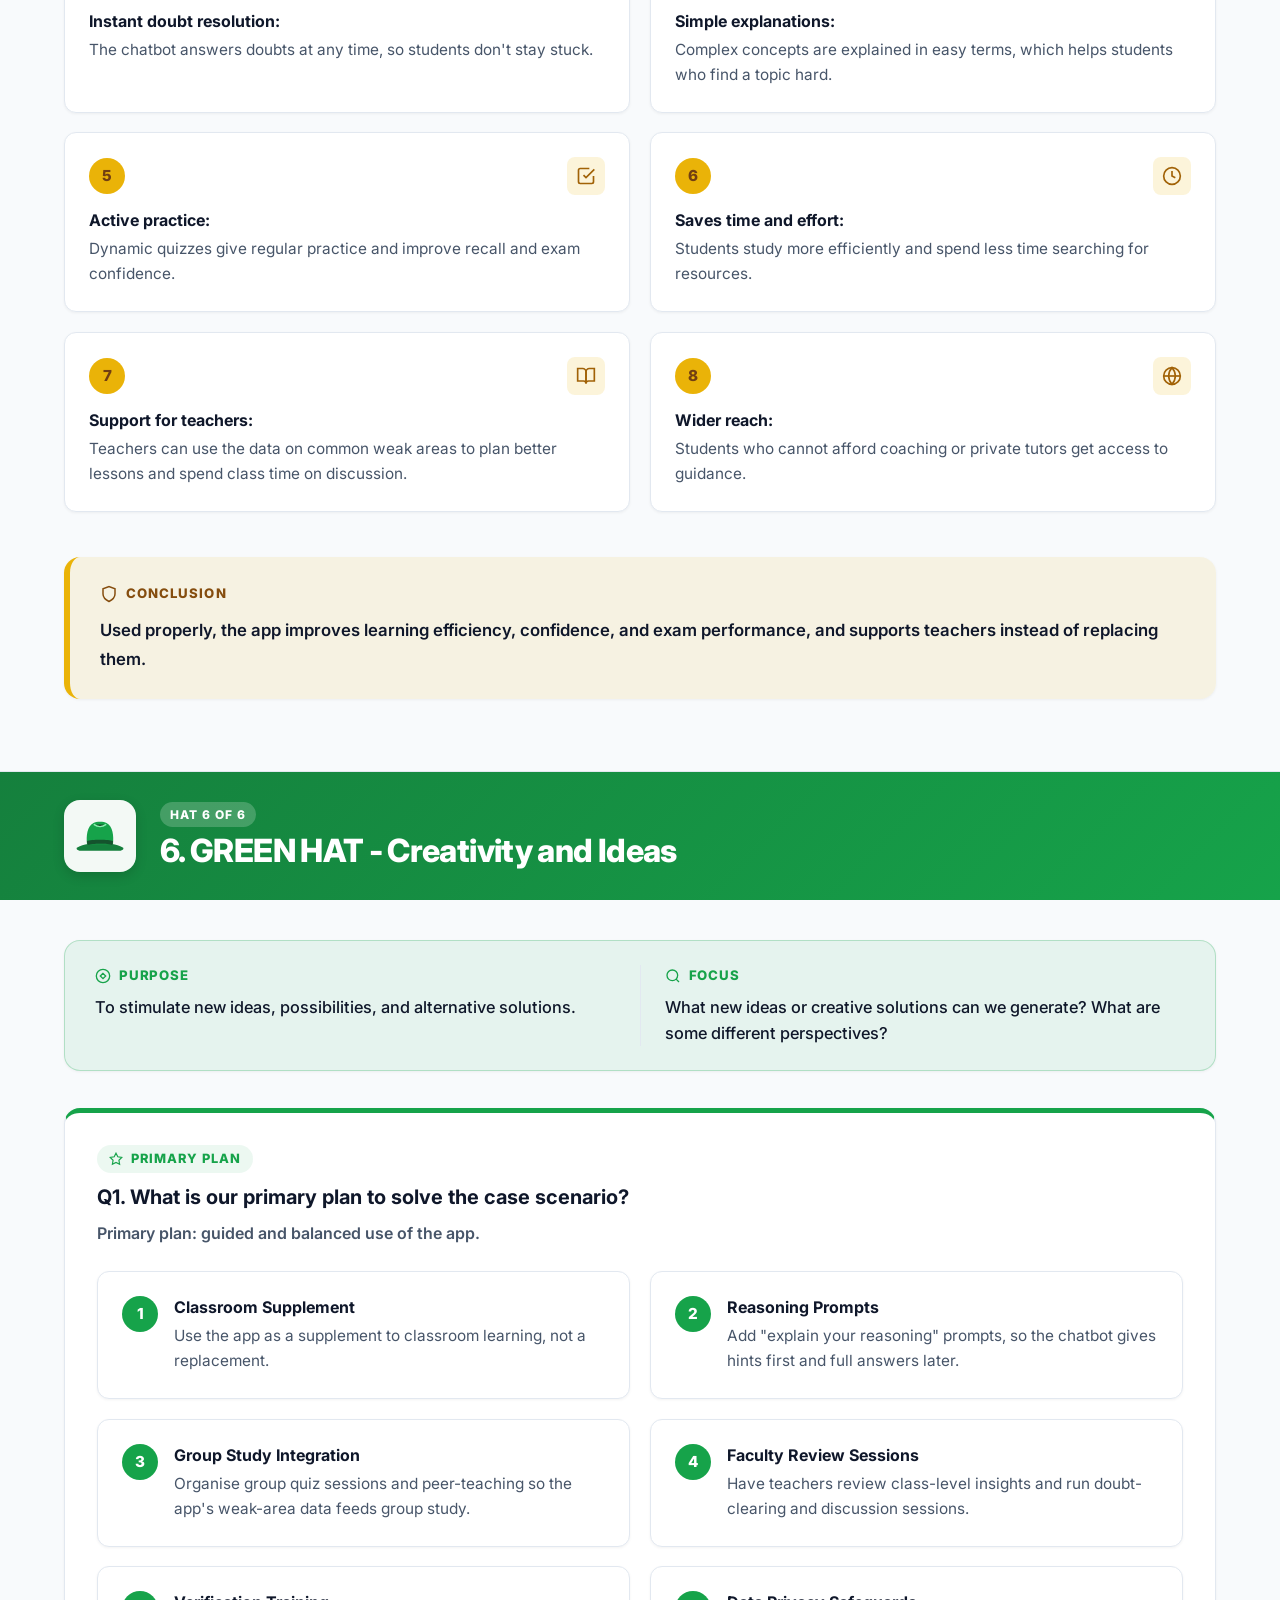
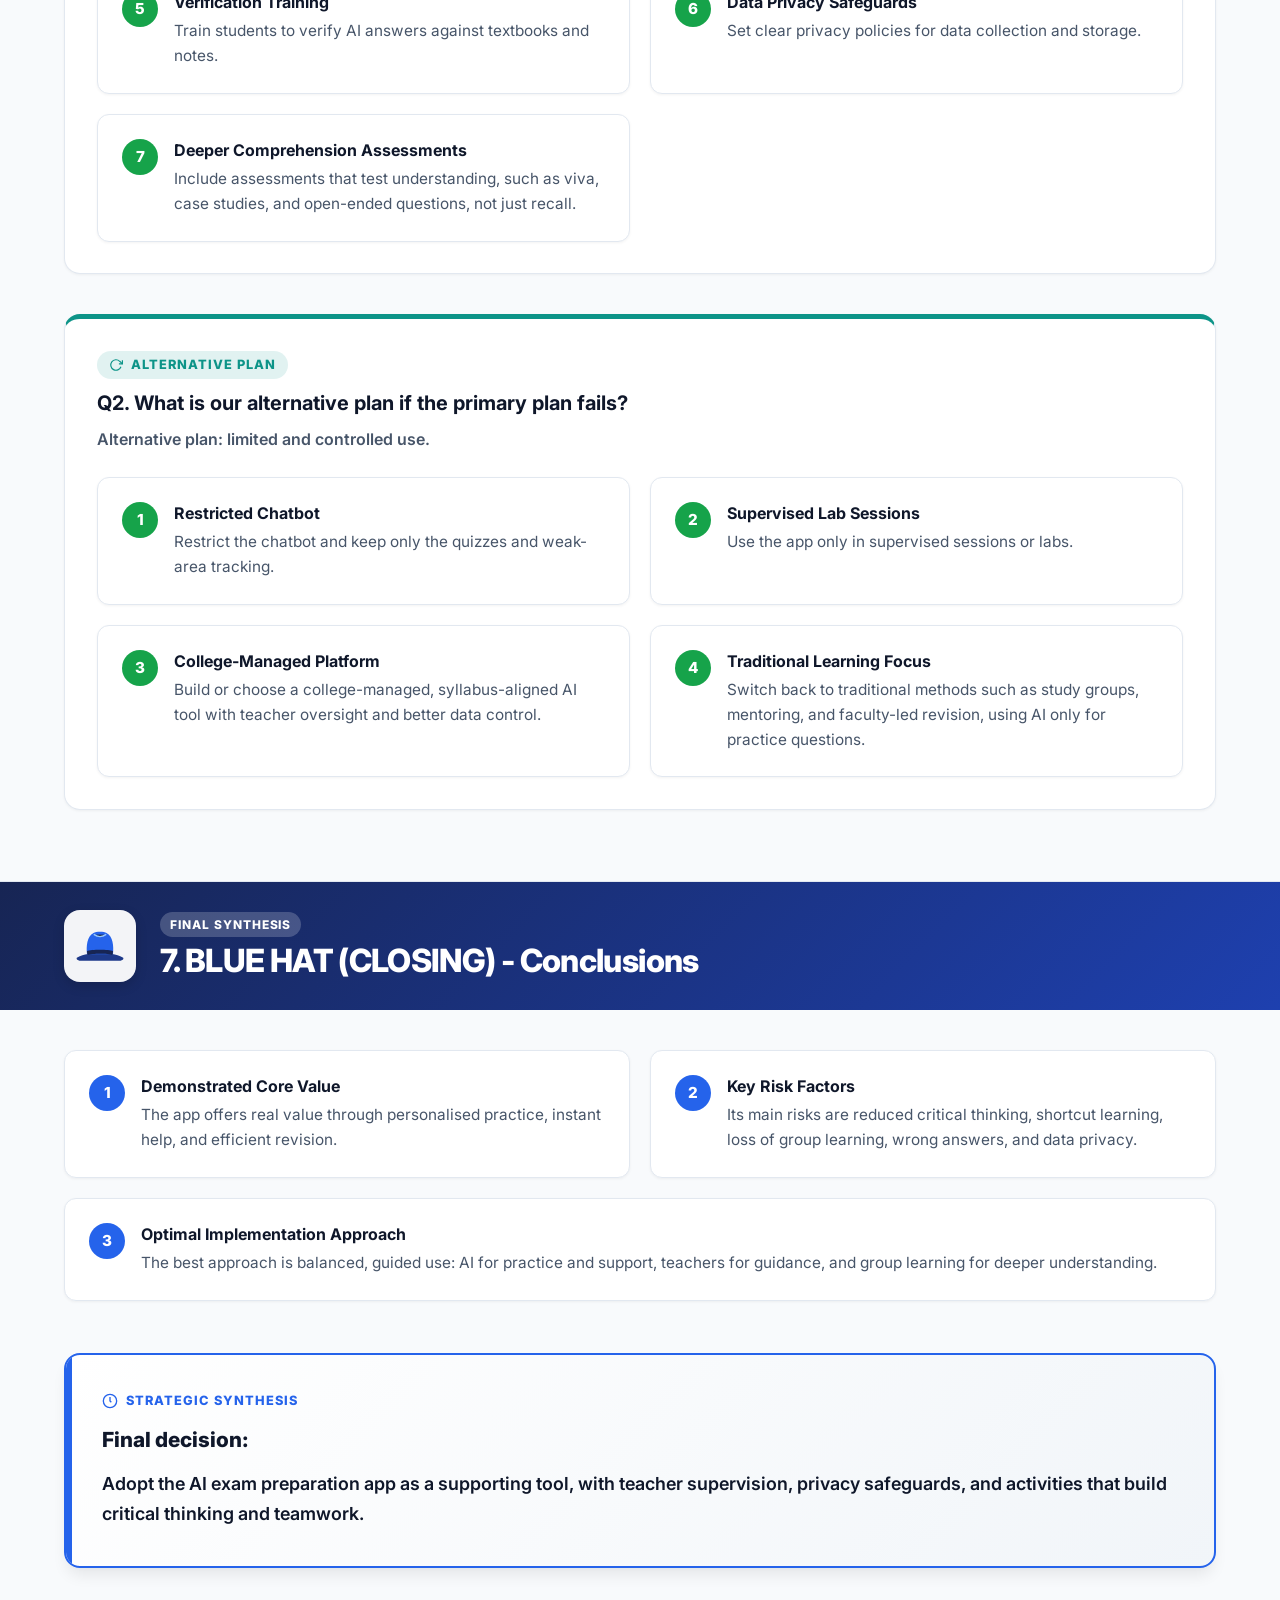
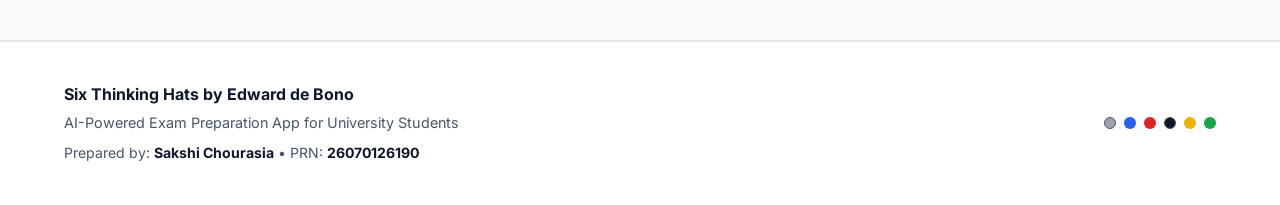
==== commit 2b044c47: "feat: complete interactive working application features (adaptive quiz, AI doubt chatbot, concept si" ====
--- a/index.html
+++ b/index.html
@@ -181,6 +181,214 @@
           </div>
         </div>
 
+        <!-- Interactive Working Application Features Simulation -->
+        <section id="app-simulation" class="app-simulation-card reveal" aria-labelledby="sim-title">
+          <div class="sim-header">
+            <div class="sim-badge">
+              <svg viewBox="0 0 24 24" fill="none" stroke="currentColor" stroke-width="2" aria-hidden="true">
+                <polygon points="13 2 3 14 12 14 11 22 21 10 12 10 13 2"></polygon>
+              </svg>
+              <span>Live Application Showcase</span>
+            </div>
+            <h2 id="sim-title" class="sim-title">Interactive AI Exam Preparation App Simulator</h2>
+            <p class="sim-subtitle">
+              Test the real-time working features of the app analyzed across the Six Thinking Hats:
+            </p>
+
+            <!-- Feature Tab Switcher -->
+            <div class="sim-tabs" role="tablist" aria-label="Application Features">
+              <button class="sim-tab-btn active" role="tab" aria-selected="true" data-tab="tab-quiz" id="tab-btn-quiz">
+                <span class="tab-icon">⚡</span> Dynamic Adaptive Quiz
+              </button>
+              <button class="sim-tab-btn" role="tab" aria-selected="false" data-tab="tab-chatbot" id="tab-btn-chatbot">
+                <span class="tab-icon">🤖</span> AI Doubt Chatbot
+              </button>
+              <button class="sim-tab-btn" role="tab" aria-selected="false" data-tab="tab-simplifier" id="tab-btn-simplifier">
+                <span class="tab-icon">💡</span> Concept Simplifier
+              </button>
+              <button class="sim-tab-btn" role="tab" aria-selected="false" data-tab="tab-analytics" id="tab-btn-analytics">
+                <span class="tab-icon">📊</span> Weak Area Tracker
+              </button>
+            </div>
+          </div>
+
+          <div class="sim-body">
+            <!-- TAB 1: Dynamic Adaptive Quiz -->
+            <div id="tab-quiz" class="sim-panel active" role="tabpanel" aria-labelledby="tab-btn-quiz">
+              <div class="quiz-status-bar">
+                <div class="quiz-stat-pill">
+                  <span class="stat-label">Question:</span>
+                  <span id="quiz-progress-text" class="stat-value">1 / 5</span>
+                </div>
+                <div class="quiz-stat-pill">
+                  <span class="stat-label">Subject:</span>
+                  <span class="stat-value" id="quiz-subject-text">Operating Systems</span>
+                </div>
+                <div class="quiz-stat-pill difficulty-pill" id="quiz-diff-badge">
+                  <span class="stat-label">Adaptive Level:</span>
+                  <span id="quiz-diff-text" class="diff-tag diff-medium">Level 2 (Medium)</span>
+                </div>
+                <div class="quiz-stat-pill">
+                  <span class="stat-label">Score:</span>
+                  <span id="quiz-score-text" class="stat-value score-highlight">0 pts</span>
+                </div>
+              </div>
+
+              <div class="quiz-card-box">
+                <h3 id="quiz-question-title" class="quiz-question-title">Loading dynamic question...</h3>
+                <div id="quiz-options-container" class="quiz-options-grid">
+                  <!-- Injected via JavaScript -->
+                </div>
+
+                <div id="quiz-feedback-box" class="quiz-feedback-box" style="display: none;">
+                  <div class="feedback-badge" id="feedback-badge">Correct!</div>
+                  <p id="feedback-explanation" class="feedback-text"></p>
+                </div>
+
+                <div class="quiz-actions-footer">
+                  <button id="quiz-next-btn" class="sim-btn sim-btn-primary" style="display: none;">Next Adaptive Question &rarr;</button>
+                  <button id="quiz-restart-btn" class="sim-btn sim-btn-outline" style="display: none;">Restart Quiz</button>
+                  <span id="quiz-adaptive-notice" class="quiz-adaptive-notice">Difficulty adapts dynamically after each answer.</span>
+                </div>
+              </div>
+            </div>
+
+            <!-- TAB 2: AI Doubt Chatbot -->
+            <div id="tab-chatbot" class="sim-panel" role="tabpanel" aria-labelledby="tab-btn-chatbot">
+              <div class="chat-wrapper">
+                <div class="chat-header-bar">
+                  <div class="chat-ai-info">
+                    <div class="chat-avatar">🤖</div>
+                    <div>
+                      <div class="chat-name">UniPrep AI Chatbot</div>
+                      <div class="chat-status"><span class="status-dot"></span> Ready to answer doubts instantly</div>
+                    </div>
+                  </div>
+                  <div class="chat-mode-toggle">
+                    <label class="toggle-switch-label" title="Enable Socratic hints first before giving full answers (Green Hat Primary Plan recommendation)">
+                      <input type="checkbox" id="socratic-hint-toggle">
+                      <span class="toggle-slider"></span>
+                      <span class="toggle-text">Socratic Mode (Hints First)</span>
+                    </label>
+                  </div>
+                </div>
+
+                <div class="chat-messages-container" id="chat-messages-container">
+                  <div class="chat-msg msg-ai">
+                    <div class="msg-bubble">
+                      Hello! I'm your university exam preparation assistant. Ask me any doubt about your syllabus, or choose one of the quick topics below!
+                    </div>
+                  </div>
+                </div>
+
+                <div class="chat-prompts-bar">
+                  <span class="prompts-label">Quick Doubts:</span>
+                  <button class="quick-prompt-btn" data-query="Explain Deadlock in Operating Systems">Deadlock in OS</button>
+                  <button class="quick-prompt-btn" data-query="Difference between TCP and UDP">TCP vs UDP</button>
+                  <button class="quick-prompt-btn" data-query="What is Database Normalization (1NF, 2NF, 3NF)?">Database Normalization</button>
+                  <button class="quick-prompt-btn" data-query="How does Binary Search work and what is its time complexity?">Binary Search</button>
+                </div>
+
+                <form id="chat-input-form" class="chat-input-bar">
+                  <input type="text" id="chat-text-input" placeholder="Type your doubt here (e.g., What is Virtual Memory?)..." autocomplete="off" required>
+                  <button type="submit" class="chat-send-btn" aria-label="Send message">
+                    <svg viewBox="0 0 24 24" fill="none" stroke="currentColor" stroke-width="2" aria-hidden="true">
+                      <line x1="22" y1="2" x2="11" y2="13"></line>
+                      <polygon points="22 2 15 22 11 13 2 9 22 2"></polygon>
+                    </svg>
+                  </button>
+                </form>
+              </div>
+            </div>
+
+            <!-- TAB 3: Concept Simplifier -->
+            <div id="tab-simplifier" class="sim-panel" role="tabpanel" aria-labelledby="tab-btn-simplifier">
+              <div class="simplifier-box">
+                <div class="simplifier-controls">
+                  <div class="input-group">
+                    <label for="concept-select" class="control-label">Select a complex university concept:</label>
+                    <select id="concept-select" class="sim-select">
+                      <option value="virtual-memory">Virtual Memory Paging</option>
+                      <option value="cap-theorem">CAP Theorem (Distributed Systems)</option>
+                      <option value="backprop">Backpropagation (Neural Networks)</option>
+                      <option value="rsa">RSA Public Key Cryptography</option>
+                      <option value="semaphores">Semaphores & Mutex Locks</option>
+                    </select>
+                  </div>
+                  <div class="input-or">or enter your own:</div>
+                  <div class="input-group flex-1">
+                    <label for="custom-concept-input" class="control-label">Custom Topic:</label>
+                    <input type="text" id="custom-concept-input" class="sim-text-input" placeholder="e.g. Recursion, B-Trees, Polymorphism...">
+                  </div>
+                  <button id="simplify-btn" class="sim-btn sim-btn-primary">Explain Concept Simply</button>
+                </div>
+
+                <div id="simplifier-output" class="simplifier-output-grid">
+                  <div class="simp-card card-analogy">
+                    <div class="simp-card-header">
+                      <span class="simp-icon">🍕</span>
+                      <h4>Everyday Analogy (ELI5)</h4>
+                    </div>
+                    <p id="simp-analogy-text" class="simp-card-body">Select a concept and click 'Explain Concept Simply' to generate an intuitive breakdown.</p>
+                  </div>
+
+                  <div class="simp-card card-mechanism">
+                    <div class="simp-card-header">
+                      <span class="simp-icon">⚙️</span>
+                      <h4>How It Works (3 Steps)</h4>
+                    </div>
+                    <div id="simp-mechanism-text" class="simp-card-body"></div>
+                  </div>
+
+                  <div class="simp-card card-exam-tip">
+                    <div class="simp-card-header">
+                      <span class="simp-icon">🎓</span>
+                      <h4>Exam Pitfall & Key Takeaway</h4>
+                    </div>
+                    <p id="simp-exam-text" class="simp-card-body"></p>
+                  </div>
+                </div>
+              </div>
+            </div>
+
+            <!-- TAB 4: Weak Area Tracker -->
+            <div id="tab-analytics" class="sim-panel" role="tabpanel" aria-labelledby="tab-btn-analytics">
+              <div class="analytics-box">
+                <div class="analytics-header">
+                  <div>
+                    <h3 class="analytics-title">Student Diagnostic Mastery Dashboard</h3>
+                    <p class="analytics-desc">Real-time performance metrics tracking weak topics across syllabus modules:</p>
+                  </div>
+                  <div class="analytics-actions">
+                    <button id="simulate-revision-btn" class="sim-btn sim-btn-sm sim-btn-primary">Simulate Revision Session</button>
+                    <button id="reset-analytics-btn" class="sim-btn sim-btn-sm sim-btn-outline">Reset Diagnostic Data</button>
+                  </div>
+                </div>
+
+                <div class="analytics-bars-grid" id="analytics-bars-container">
+                  <!-- Dynamic diagnostic bars injected via JS -->
+                </div>
+
+                <div class="analytics-recommendation-card" id="analytics-recommendation">
+                  <div class="rec-icon">🎯</div>
+                  <div class="rec-content">
+                    <h4 class="rec-title">AI Revision Advisory:</h4>
+                    <p class="rec-text" id="analytics-rec-text">
+                      High priority: Operating Systems (Process Synchronization) and Computer Networks (Subnetting) require targeted study. Consider organizing a peer-teaching study group before proceeding to mock exams.
+                    </p>
+                  </div>
+                </div>
+              </div>
+            </div>
+          </div>
+        </section>
+
+        <!-- Quick Jump Links Header -->
+        <div class="hero-actions reveal">
+          <a href="#app-simulation" class="hero-action-btn btn-primary-sim">⚡ Test Live App Features</a>
+          <a href="#white-hat" class="hero-action-btn btn-secondary-sim">🎩 Read Six Hats Analysis</a>
+        </div>
+
         <!-- Row of Six Hat Circles -->
         <div class="hero-hat-nav reveal" aria-label="Jump to a specific Thinking Hat">
           <a href="#white-hat" class="hat-circle-btn hat-btn-white" aria-label="Jump to 1. White Hat">
--- a/styles.css
+++ b/styles.css
@@ -609,6 +609,744 @@
 @media (max-width: 768px) {
   .scenario-features-grid {
     grid-template-columns: 1fr;
+  }
+}
+
+/* --------------------------------------------------------------------------
+   Interactive Working Application Features Simulation Styles
+   -------------------------------------------------------------------------- */
+.app-simulation-card {
+  background-color: var(--bg-surface);
+  border: 1px solid var(--border-light);
+  border-radius: var(--radius-lg);
+  padding: 32px 36px;
+  max-width: 960px;
+  margin: 0 auto 36px auto;
+  box-shadow: var(--shadow-md);
+  text-align: left;
+  position: relative;
+  border-left: 5px solid var(--hat-blue);
+}
+
+.sim-header {
+  margin-bottom: 24px;
+}
+
+.sim-badge {
+  display: inline-flex;
+  align-items: center;
+  gap: 6px;
+  font-size: 0.8rem;
+  font-weight: 800;
+  text-transform: uppercase;
+  letter-spacing: 0.08em;
+  color: var(--hat-blue);
+  background-color: var(--hat-blue-tint);
+  padding: 4px 10px;
+  border-radius: var(--radius-sm);
+  margin-bottom: 10px;
+}
+
+.sim-badge svg {
+  width: 14px;
+  height: 14px;
+}
+
+.sim-title {
+  font-size: clamp(1.3rem, 2.8vw, 1.7rem);
+  font-weight: 800;
+  color: var(--text-main);
+  letter-spacing: -0.02em;
+  margin-bottom: 6px;
+}
+
+.sim-subtitle {
+  font-size: 0.95rem;
+  color: var(--text-secondary);
+  margin-bottom: 20px;
+}
+
+.sim-tabs {
+  display: flex;
+  gap: 8px;
+  flex-wrap: wrap;
+  border-bottom: 2px solid var(--border-light);
+  padding-bottom: 10px;
+}
+
+.sim-tab-btn {
+  display: inline-flex;
+  align-items: center;
+  gap: 7px;
+  padding: 9px 16px;
+  border-radius: var(--radius-md);
+  font-weight: 700;
+  font-size: 0.88rem;
+  color: var(--text-secondary);
+  background-color: var(--bg-surface-alt);
+  border: 1px solid var(--border-light);
+  transition: all var(--transition-fast);
+  cursor: pointer;
+}
+
+.sim-tab-btn:hover {
+  background-color: var(--border-light);
+  color: var(--text-main);
+}
+
+.sim-tab-btn.active {
+  background-color: var(--hat-blue);
+  color: #FFFFFF;
+  border-color: var(--hat-blue);
+  box-shadow: 0 2px 8px rgba(37, 99, 235, 0.35);
+}
+
+.sim-panel {
+  display: none;
+  animation: fadeIn 0.3s ease;
+}
+
+.sim-panel.active {
+  display: block;
+}
+
+@keyframes fadeIn {
+  from { opacity: 0; transform: translateY(6px); }
+  to { opacity: 1; transform: translateY(0); }
+}
+
+/* --- TAB 1: Adaptive Quiz --- */
+.quiz-status-bar {
+  display: flex;
+  flex-wrap: wrap;
+  gap: 12px;
+  margin-bottom: 18px;
+}
+
+.quiz-stat-pill {
+  background-color: var(--bg-surface-alt);
+  padding: 7px 14px;
+  border-radius: var(--radius-sm);
+  font-size: 0.85rem;
+  display: flex;
+  align-items: center;
+  gap: 6px;
+  border: 1px solid var(--border-light);
+}
+
+.stat-label {
+  color: var(--text-muted);
+  font-weight: 600;
+}
+
+.stat-value {
+  color: var(--text-main);
+  font-weight: 700;
+}
+
+.score-highlight {
+  color: var(--hat-blue);
+}
+
+.diff-tag {
+  font-size: 0.8rem;
+  font-weight: 800;
+  padding: 2px 8px;
+  border-radius: 4px;
+}
+
+.diff-easy { background-color: #DCFCE7; color: #15803D; }
+.diff-medium { background-color: #FEF9C3; color: #854D0E; }
+.diff-hard { background-color: #FEE2E2; color: #B91C1C; }
+
+.quiz-card-box {
+  background-color: var(--bg-surface-alt);
+  padding: 24px;
+  border-radius: var(--radius-md);
+  border: 1px solid var(--border-light);
+}
+
+.quiz-question-title {
+  font-size: 1.12rem;
+  font-weight: 700;
+  margin-bottom: 18px;
+  color: var(--text-main);
+  line-height: 1.5;
+}
+
+.quiz-options-grid {
+  display: grid;
+  grid-template-columns: repeat(2, 1fr);
+  gap: 12px;
+}
+
+.quiz-option-btn {
+  text-align: left;
+  padding: 14px 18px;
+  border-radius: var(--radius-md);
+  background-color: var(--bg-surface);
+  border: 1px solid var(--border-medium);
+  font-size: 0.92rem;
+  color: var(--text-main);
+  font-weight: 600;
+  transition: all var(--transition-fast);
+  cursor: pointer;
+  line-height: 1.4;
+}
+
+.quiz-option-btn:hover:not(:disabled) {
+  border-color: var(--hat-blue);
+  background-color: var(--hat-blue-tint);
+  transform: translateY(-2px);
+}
+
+.quiz-option-btn.correct {
+  background-color: #DCFCE7 !important;
+  border-color: #16A34A !important;
+  color: #15803D !important;
+  box-shadow: 0 0 0 1px #16A34A;
+}
+
+.quiz-option-btn.wrong {
+  background-color: #FEE2E2 !important;
+  border-color: #DC2626 !important;
+  color: #B91C1C !important;
+  box-shadow: 0 0 0 1px #DC2626;
+}
+
+.quiz-feedback-box {
+  margin-top: 18px;
+  padding: 14px 18px;
+  border-radius: var(--radius-sm);
+  background-color: var(--bg-surface);
+  border-left: 4px solid var(--hat-blue);
+  box-shadow: var(--shadow-sm);
+}
+
+.feedback-badge {
+  font-weight: 800;
+  font-size: 0.85rem;
+  text-transform: uppercase;
+  letter-spacing: 0.05em;
+  margin-bottom: 4px;
+}
+
+.feedback-text {
+  font-size: 0.92rem;
+  color: var(--text-secondary);
+  line-height: 1.5;
+}
+
+.quiz-actions-footer {
+  display: flex;
+  align-items: center;
+  gap: 14px;
+  margin-top: 18px;
+  flex-wrap: wrap;
+}
+
+.quiz-adaptive-notice {
+  font-size: 0.8rem;
+  color: var(--text-muted);
+  font-style: italic;
+}
+
+/* --- TAB 2: AI Doubt Chatbot --- */
+.chat-wrapper {
+  background-color: var(--bg-surface-alt);
+  border: 1px solid var(--border-light);
+  border-radius: var(--radius-md);
+  overflow: hidden;
+  display: flex;
+  flex-direction: column;
+}
+
+.chat-header-bar {
+  background-color: var(--bg-surface);
+  padding: 12px 18px;
+  border-bottom: 1px solid var(--border-light);
+  display: flex;
+  justify-content: space-between;
+  align-items: center;
+  flex-wrap: wrap;
+  gap: 10px;
+}
+
+.chat-ai-info {
+  display: flex;
+  align-items: center;
+  gap: 10px;
+}
+
+.chat-avatar {
+  width: 36px;
+  height: 36px;
+  border-radius: var(--radius-full);
+  background-color: var(--hat-blue-tint);
+  display: flex;
+  align-items: center;
+  justify-content: center;
+  font-size: 1.2rem;
+}
+
+.chat-name {
+  font-size: 0.92rem;
+  font-weight: 700;
+  color: var(--text-main);
+}
+
+.chat-status {
+  font-size: 0.78rem;
+  color: var(--text-muted);
+  display: flex;
+  align-items: center;
+  gap: 5px;
+}
+
+.status-dot {
+  width: 7px;
+  height: 7px;
+  background-color: #22C55E;
+  border-radius: 50%;
+  display: inline-block;
+}
+
+.toggle-switch-label {
+  display: flex;
+  align-items: center;
+  gap: 8px;
+  font-size: 0.8rem;
+  font-weight: 600;
+  color: var(--text-secondary);
+  cursor: pointer;
+  user-select: none;
+}
+
+.toggle-switch-label input {
+  display: none;
+}
+
+.toggle-slider {
+  width: 34px;
+  height: 18px;
+  background-color: var(--border-medium);
+  border-radius: var(--radius-full);
+  position: relative;
+  transition: background-color var(--transition-fast);
+}
+
+.toggle-slider::before {
+  content: "";
+  position: absolute;
+  top: 2px;
+  left: 2px;
+  width: 14px;
+  height: 14px;
+  background-color: #FFFFFF;
+  border-radius: 50%;
+  transition: transform var(--transition-fast);
+}
+
+.toggle-switch-label input:checked + .toggle-slider {
+  background-color: var(--hat-green);
+}
+
+.toggle-switch-label input:checked + .toggle-slider::before {
+  transform: translateX(16px);
+}
+
+.chat-messages-container {
+  height: 280px;
+  overflow-y: auto;
+  padding: 18px;
+  display: flex;
+  flex-direction: column;
+  gap: 12px;
+}
+
+.chat-msg {
+  display: flex;
+  max-width: 85%;
+}
+
+.msg-ai {
+  align-self: flex-start;
+}
+
+.msg-user {
+  align-self: flex-end;
+}
+
+.msg-bubble {
+  padding: 10px 14px;
+  border-radius: 12px;
+  font-size: 0.92rem;
+  line-height: 1.55;
+}
+
+.msg-ai .msg-bubble {
+  background-color: var(--bg-surface);
+  color: var(--text-main);
+  border: 1px solid var(--border-light);
+  box-shadow: var(--shadow-sm);
+}
+
+.msg-user .msg-bubble {
+  background-color: var(--hat-blue);
+  color: #FFFFFF;
+}
+
+.chat-prompts-bar {
+  padding: 8px 16px;
+  background-color: var(--bg-surface);
+  border-top: 1px solid var(--border-light);
+  display: flex;
+  align-items: center;
+  gap: 8px;
+  overflow-x: auto;
+}
+
+.prompts-label {
+  font-size: 0.75rem;
+  font-weight: 800;
+  text-transform: uppercase;
+  color: var(--text-muted);
+  white-space: nowrap;
+}
+
+.quick-prompt-btn {
+  padding: 4px 10px;
+  border-radius: var(--radius-full);
+  font-size: 0.78rem;
+  background-color: var(--bg-surface-alt);
+  border: 1px solid var(--border-light);
+  color: var(--text-secondary);
+  white-space: nowrap;
+  cursor: pointer;
+  transition: all var(--transition-fast);
+}
+
+.quick-prompt-btn:hover {
+  border-color: var(--hat-blue);
+  color: var(--hat-blue);
+  background-color: var(--hat-blue-tint);
+}
+
+.chat-input-bar {
+  display: flex;
+  padding: 10px 16px;
+  background-color: var(--bg-surface);
+  border-top: 1px solid var(--border-light);
+  gap: 10px;
+}
+
+.chat-input-bar input {
+  flex: 1;
+  padding: 10px 14px;
+  border-radius: var(--radius-sm);
+  border: 1px solid var(--border-medium);
+  background-color: var(--bg-surface-alt);
+  color: var(--text-main);
+  font-size: 0.9rem;
+  font-family: inherit;
+}
+
+.chat-send-btn {
+  width: 40px;
+  height: 40px;
+  border-radius: var(--radius-sm);
+  background-color: var(--hat-blue);
+  color: #FFFFFF;
+  display: flex;
+  align-items: center;
+  justify-content: center;
+  transition: background-color var(--transition-fast);
+}
+
+.chat-send-btn:hover {
+  background-color: var(--hat-blue-hover);
+}
+
+.chat-send-btn svg {
+  width: 18px;
+  height: 18px;
+}
+
+/* --- TAB 3: Concept Simplifier --- */
+.simplifier-box {
+  background-color: var(--bg-surface-alt);
+  padding: 22px;
+  border-radius: var(--radius-md);
+  border: 1px solid var(--border-light);
+}
+
+.simplifier-controls {
+  display: flex;
+  gap: 12px;
+  align-items: flex-end;
+  flex-wrap: wrap;
+  margin-bottom: 20px;
+}
+
+.control-label {
+  font-size: 0.8rem;
+  font-weight: 700;
+  color: var(--text-secondary);
+  display: block;
+  margin-bottom: 4px;
+}
+
+.input-group {
+  display: flex;
+  flex-direction: column;
+}
+
+.flex-1 { flex: 1; }
+
+.sim-select, .sim-text-input {
+  padding: 9px 12px;
+  border-radius: var(--radius-sm);
+  border: 1px solid var(--border-medium);
+  background-color: var(--bg-surface);
+  color: var(--text-main);
+  font-size: 0.9rem;
+  font-family: inherit;
+}
+
+.input-or {
+  font-size: 0.82rem;
+  color: var(--text-muted);
+  font-weight: 600;
+  padding-bottom: 10px;
+}
+
+.simplifier-output-grid {
+  display: grid;
+  grid-template-columns: repeat(3, 1fr);
+  gap: 16px;
+}
+
+.simp-card {
+  background-color: var(--bg-surface);
+  border: 1px solid var(--border-light);
+  border-radius: var(--radius-md);
+  padding: 16px;
+  box-shadow: var(--shadow-sm);
+  display: flex;
+  flex-direction: column;
+  gap: 8px;
+}
+
+.simp-card-header {
+  display: flex;
+  align-items: center;
+  gap: 8px;
+  padding-bottom: 8px;
+  border-bottom: 1px solid var(--border-light);
+}
+
+.simp-icon {
+  font-size: 1.1rem;
+}
+
+.simp-card-header h4 {
+  font-size: 0.92rem;
+  font-weight: 700;
+  color: var(--text-main);
+}
+
+.simp-card-body {
+  font-size: 0.88rem;
+  color: var(--text-secondary);
+  line-height: 1.5;
+}
+
+/* --- TAB 4: Weak Area Analytics --- */
+.analytics-box {
+  background-color: var(--bg-surface-alt);
+  padding: 24px;
+  border-radius: var(--radius-md);
+  border: 1px solid var(--border-light);
+}
+
+.analytics-header {
+  display: flex;
+  justify-content: space-between;
+  align-items: center;
+  flex-wrap: wrap;
+  gap: 12px;
+  margin-bottom: 20px;
+}
+
+.analytics-title {
+  font-size: 1.05rem;
+  font-weight: 700;
+  color: var(--text-main);
+}
+
+.analytics-desc {
+  font-size: 0.86rem;
+  color: var(--text-secondary);
+}
+
+.analytics-actions {
+  display: flex;
+  gap: 10px;
+}
+
+.analytics-bars-grid {
+  display: flex;
+  flex-direction: column;
+  gap: 14px;
+  margin-bottom: 20px;
+}
+
+.analytics-bar-item {
+  display: flex;
+  flex-direction: column;
+  gap: 4px;
+}
+
+.bar-meta {
+  display: flex;
+  justify-content: space-between;
+  font-size: 0.88rem;
+  font-weight: 600;
+  color: var(--text-main);
+}
+
+.bar-track {
+  height: 10px;
+  background-color: var(--border-light);
+  border-radius: var(--radius-full);
+  overflow: hidden;
+}
+
+.bar-fill {
+  height: 100%;
+  border-radius: var(--radius-full);
+  transition: width 0.6s cubic-bezier(0.16, 1, 0.3, 1);
+}
+
+.bar-weak { background-color: #EF4444; }
+.bar-good { background-color: #3B82F6; }
+.bar-master { background-color: #10B981; }
+
+.analytics-recommendation-card {
+  background-color: var(--bg-surface);
+  border-left: 4px solid var(--hat-yellow);
+  border: 1px solid var(--border-light);
+  padding: 16px 20px;
+  border-radius: var(--radius-md);
+  display: flex;
+  gap: 14px;
+  align-items: flex-start;
+  box-shadow: var(--shadow-sm);
+}
+
+.rec-icon {
+  font-size: 1.5rem;
+}
+
+.rec-title {
+  font-size: 0.92rem;
+  font-weight: 700;
+  color: var(--text-main);
+}
+
+.rec-text {
+  font-size: 0.86rem;
+  color: var(--text-secondary);
+  line-height: 1.5;
+}
+
+/* Generic Sim Buttons */
+.sim-btn {
+  padding: 9px 18px;
+  border-radius: var(--radius-sm);
+  font-weight: 700;
+  font-size: 0.88rem;
+  cursor: pointer;
+  transition: all var(--transition-fast);
+  display: inline-flex;
+  align-items: center;
+  justify-content: center;
+}
+
+.sim-btn-sm {
+  padding: 6px 12px;
+  font-size: 0.8rem;
+}
+
+.sim-btn-primary {
+  background-color: var(--hat-blue);
+  color: #FFFFFF;
+}
+
+.sim-btn-primary:hover {
+  background-color: var(--hat-blue-hover);
+}
+
+.sim-btn-outline {
+  background-color: var(--bg-surface);
+  color: var(--text-main);
+  border: 1px solid var(--border-medium);
+}
+
+.sim-btn-outline:hover {
+  background-color: var(--bg-surface-alt);
+}
+
+/* Hero Quick Actions */
+.hero-actions {
+  display: flex;
+  align-items: center;
+  justify-content: center;
+  gap: 14px;
+  margin: 0 auto 32px auto;
+  flex-wrap: wrap;
+}
+
+.hero-action-btn {
+  padding: 11px 24px;
+  border-radius: var(--radius-full);
+  font-weight: 700;
+  font-size: 0.92rem;
+  transition: all var(--transition-fast);
+}
+
+.btn-primary-sim {
+  background-color: var(--hat-blue);
+  color: #FFFFFF;
+  box-shadow: 0 4px 12px rgba(37, 99, 235, 0.35);
+}
+
+.btn-primary-sim:hover {
+  background-color: var(--hat-blue-hover);
+  transform: translateY(-2px);
+}
+
+.btn-secondary-sim {
+  background-color: var(--bg-surface);
+  border: 1px solid var(--border-medium);
+  color: var(--text-main);
+  box-shadow: var(--shadow-sm);
+}
+
+.btn-secondary-sim:hover {
+  transform: translateY(-2px);
+  border-color: var(--hat-blue);
+}
+
+@media (max-width: 860px) {
+  .quiz-options-grid {
+    grid-template-columns: 1fr;
+  }
+  .simplifier-output-grid {
+    grid-template-columns: 1fr;
+  }
+  .app-simulation-card {
+    padding: 20px;
   }
 }
 
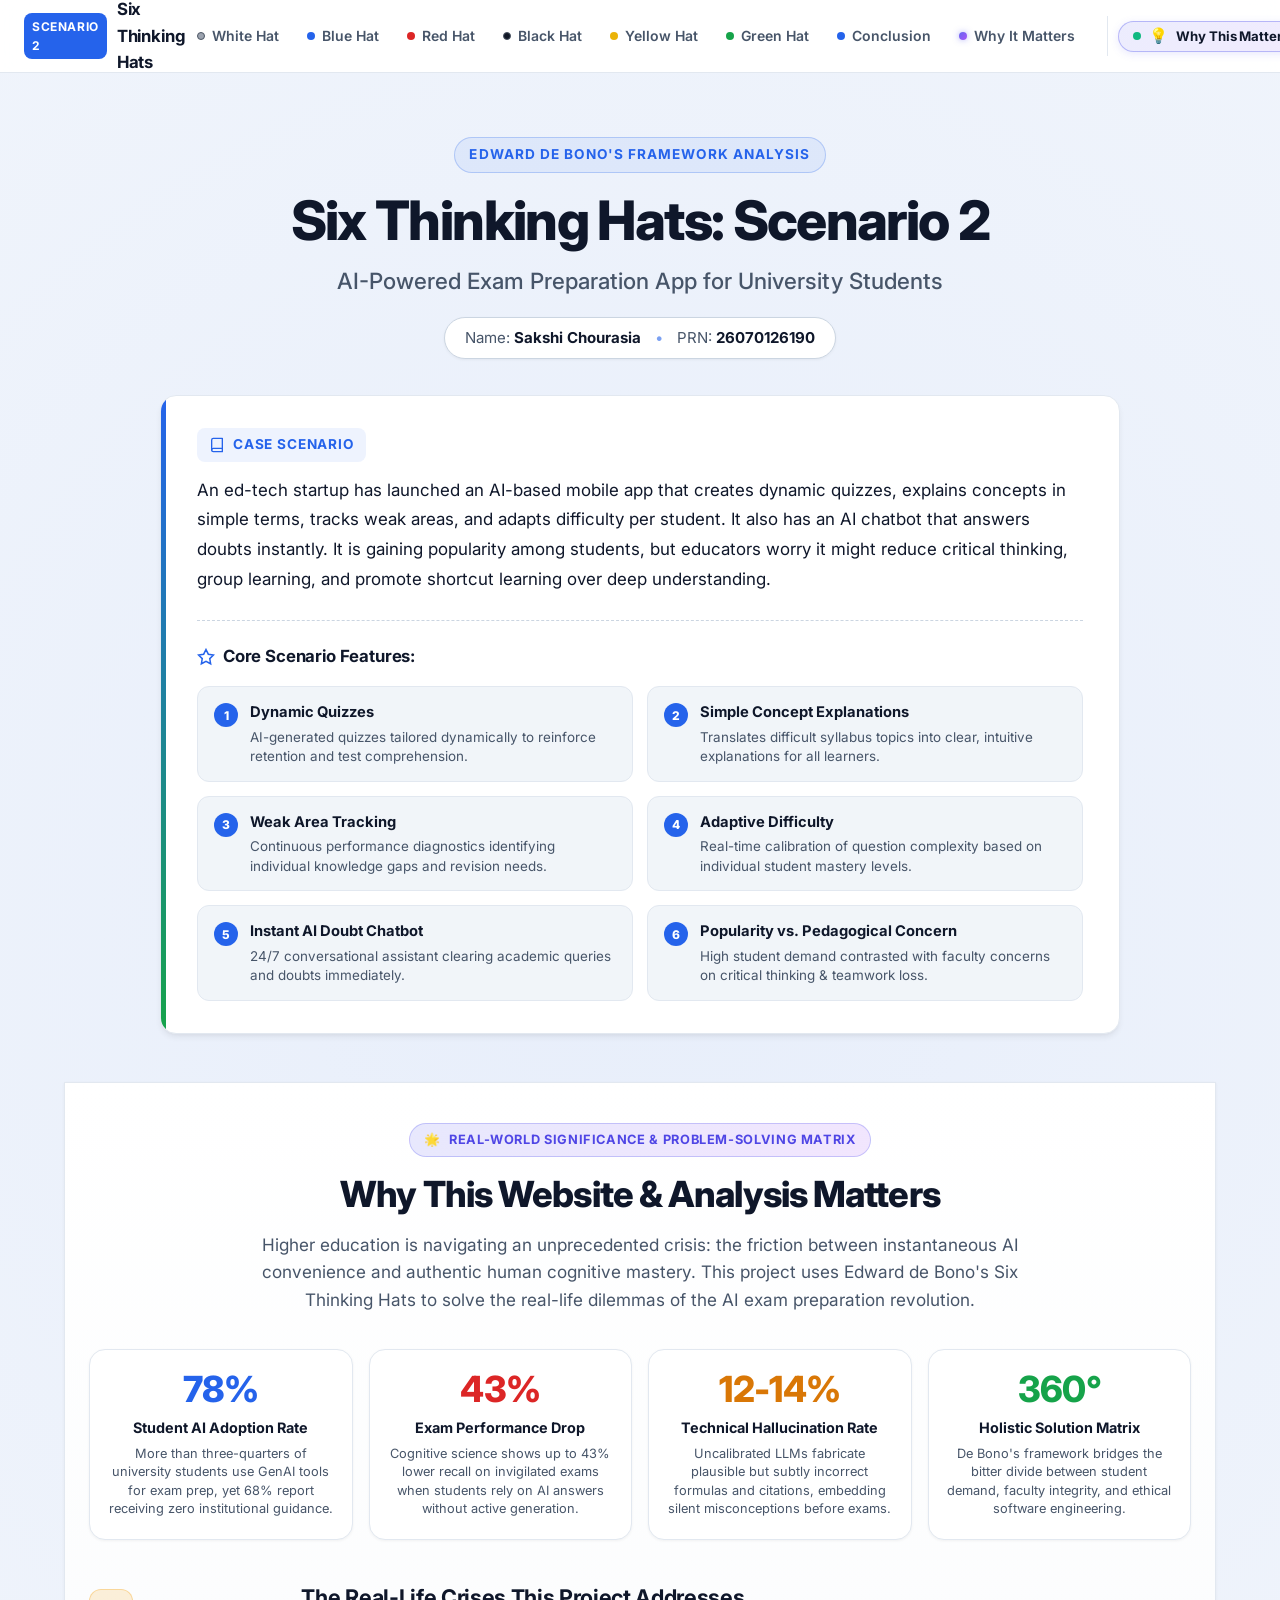
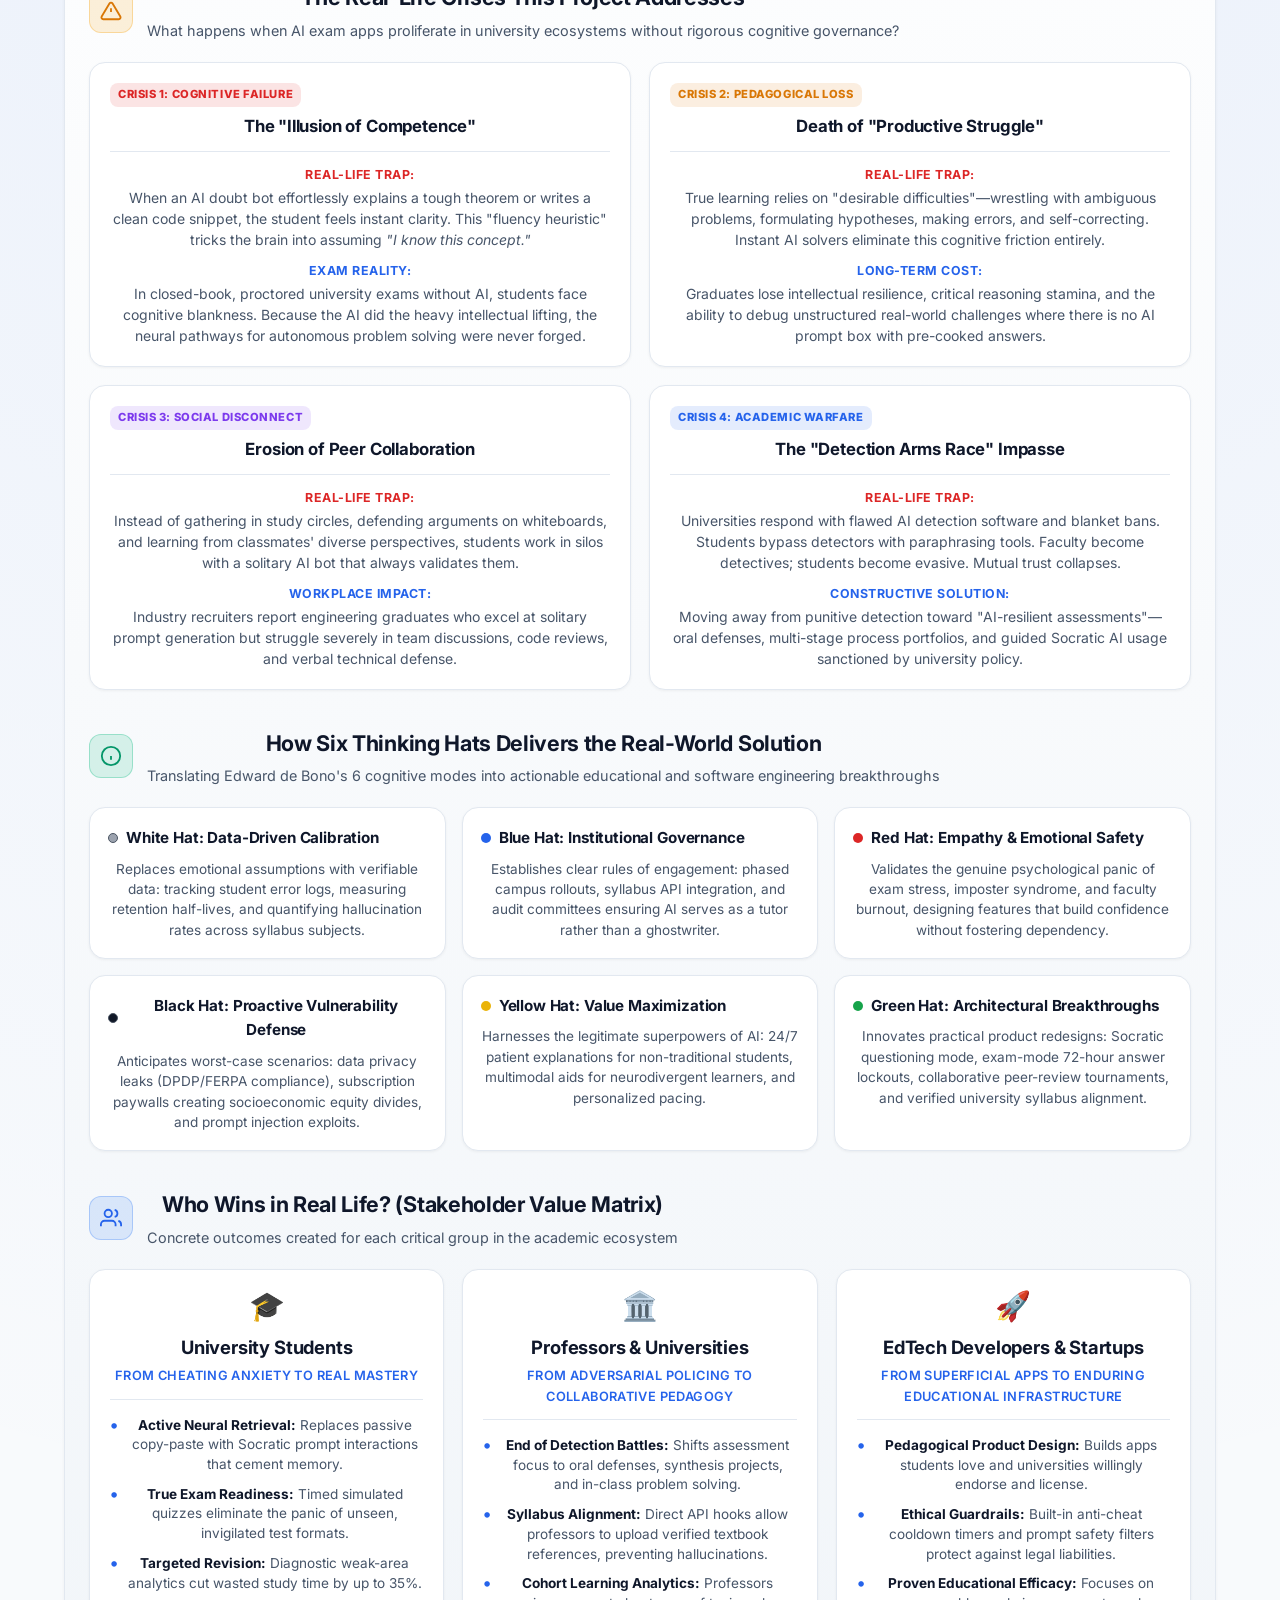
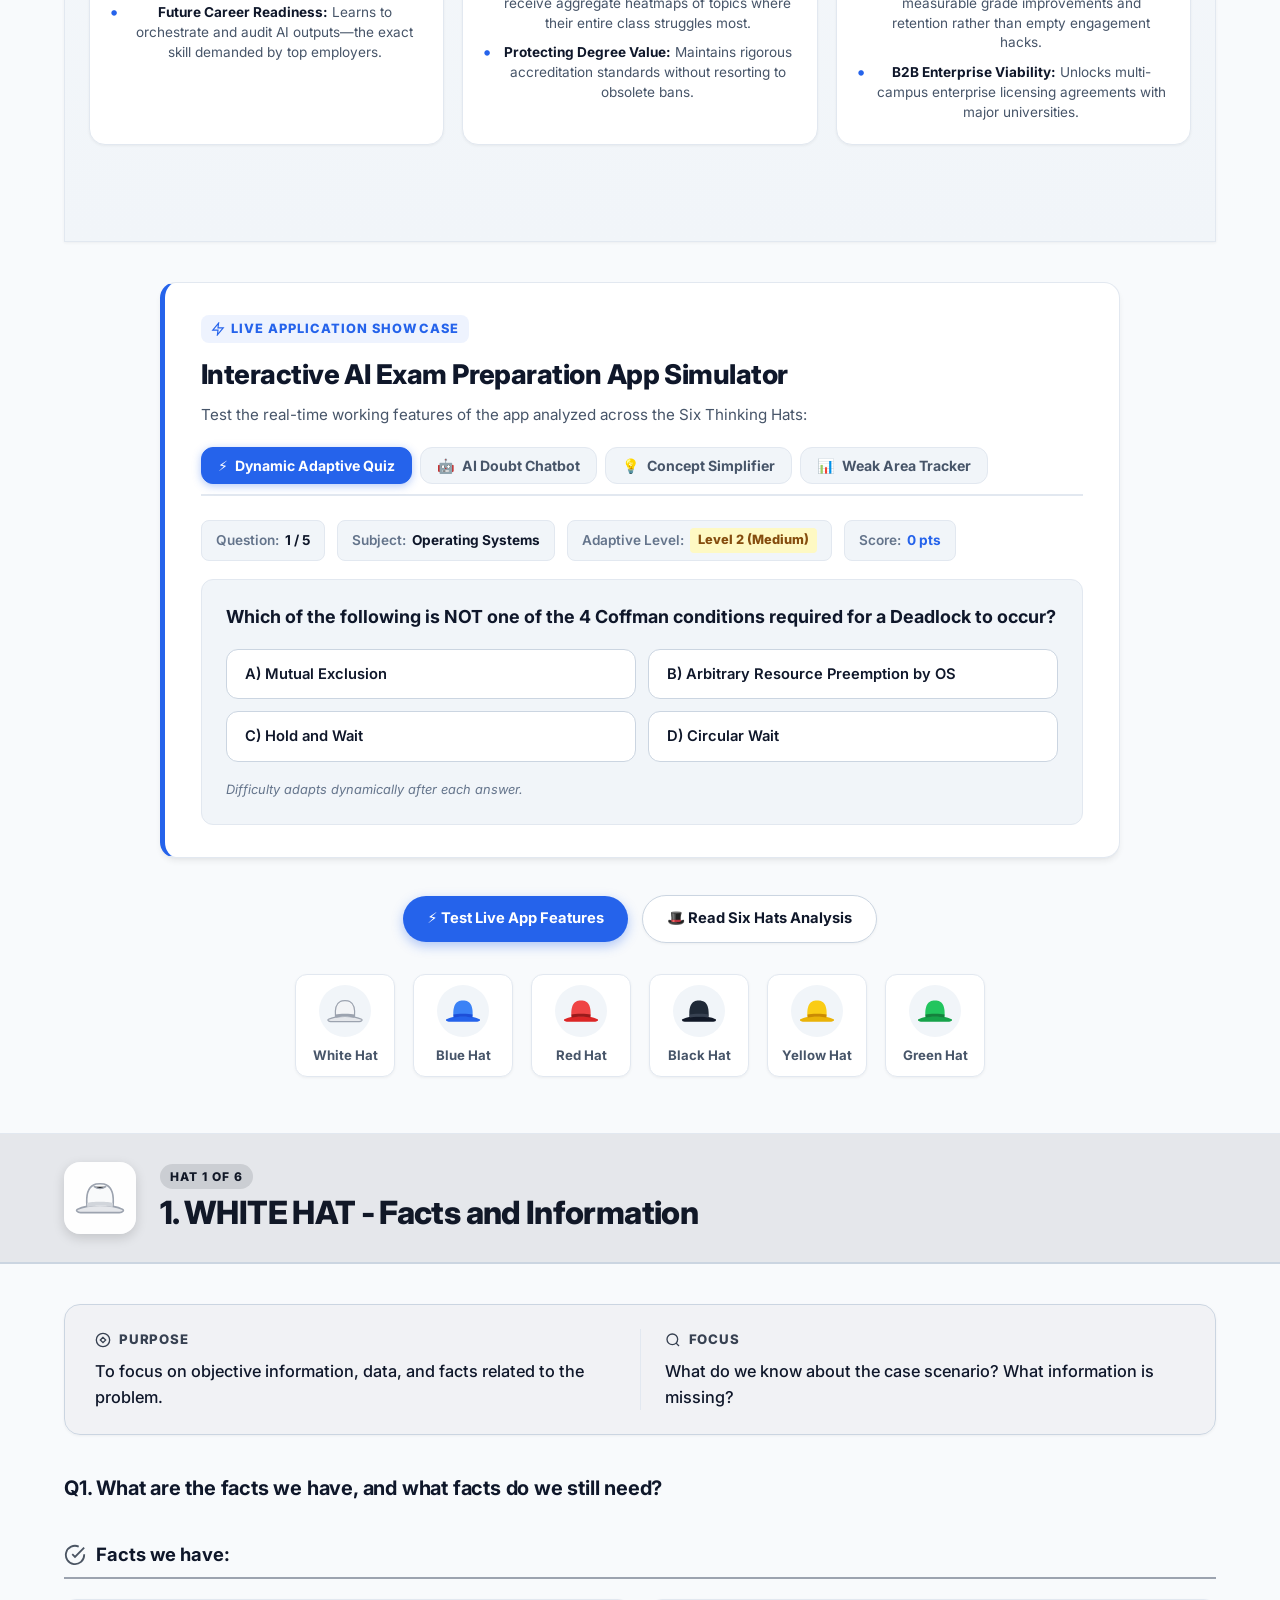
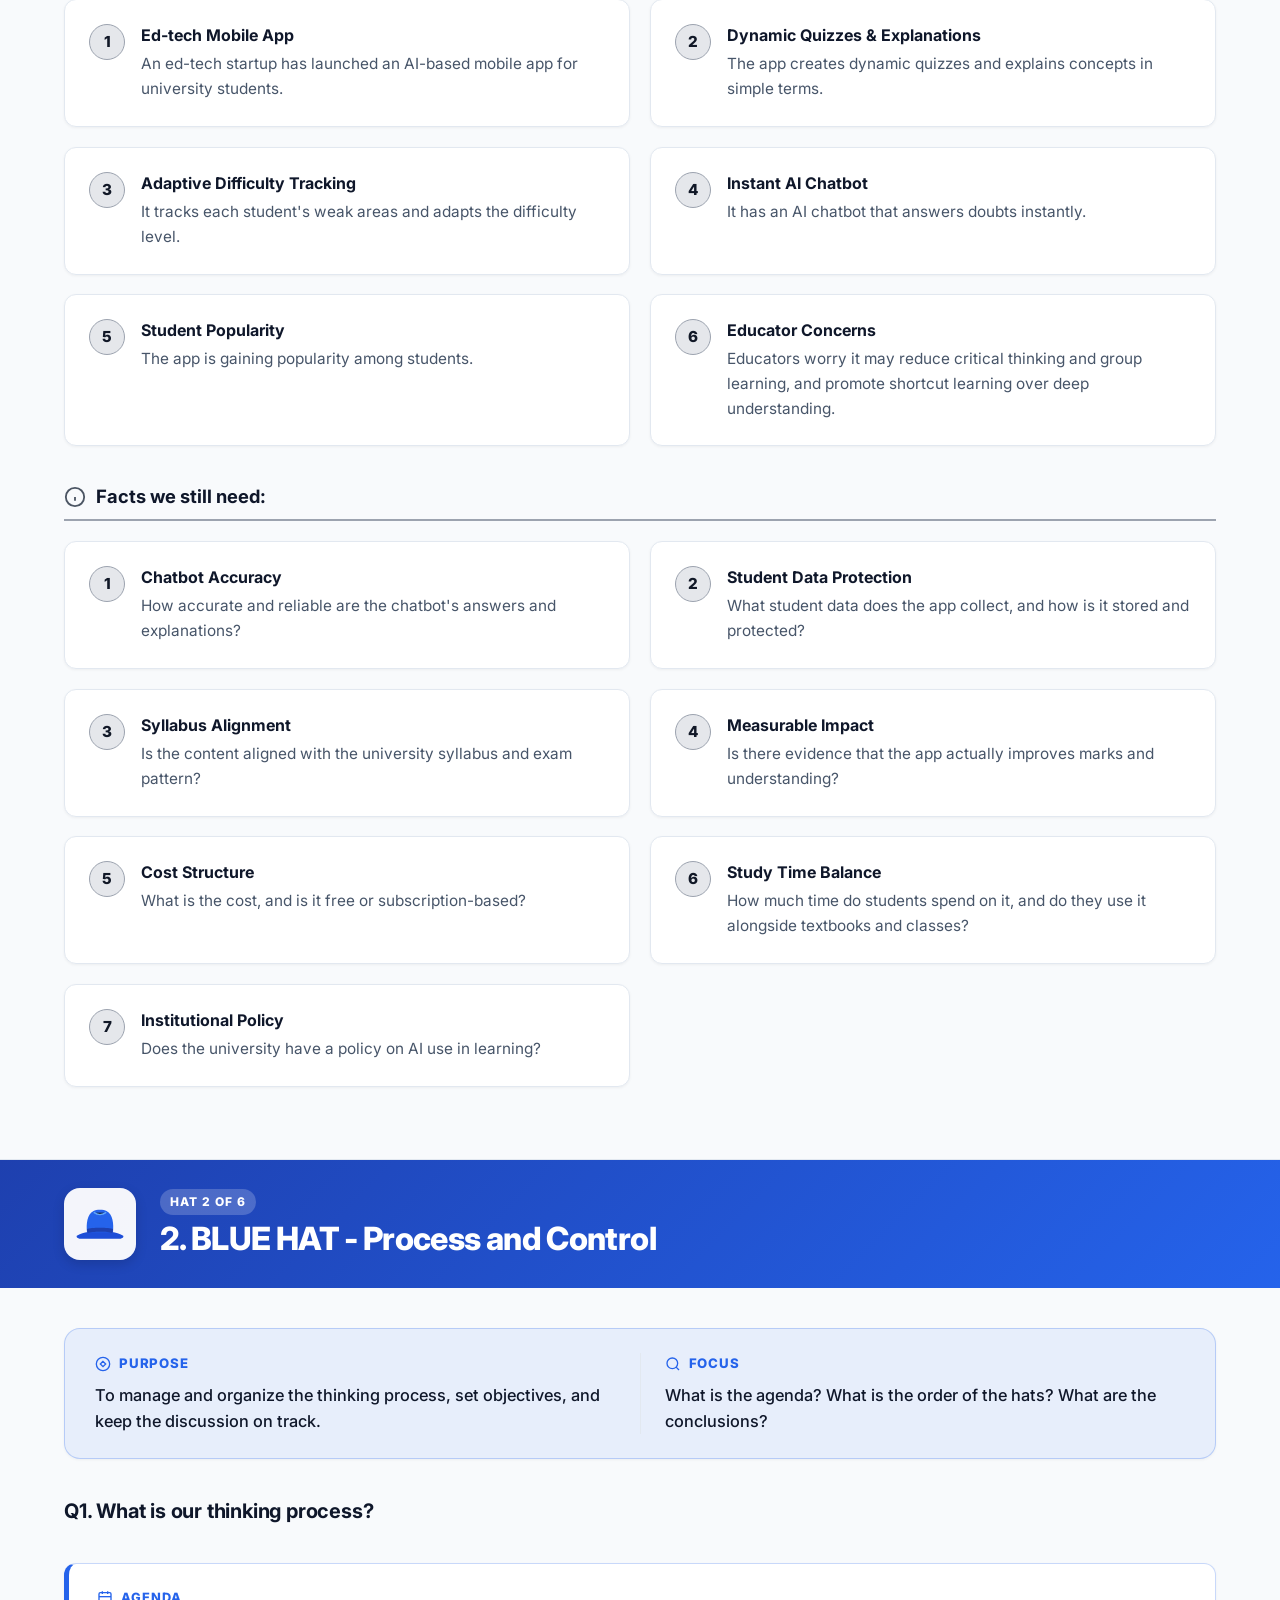
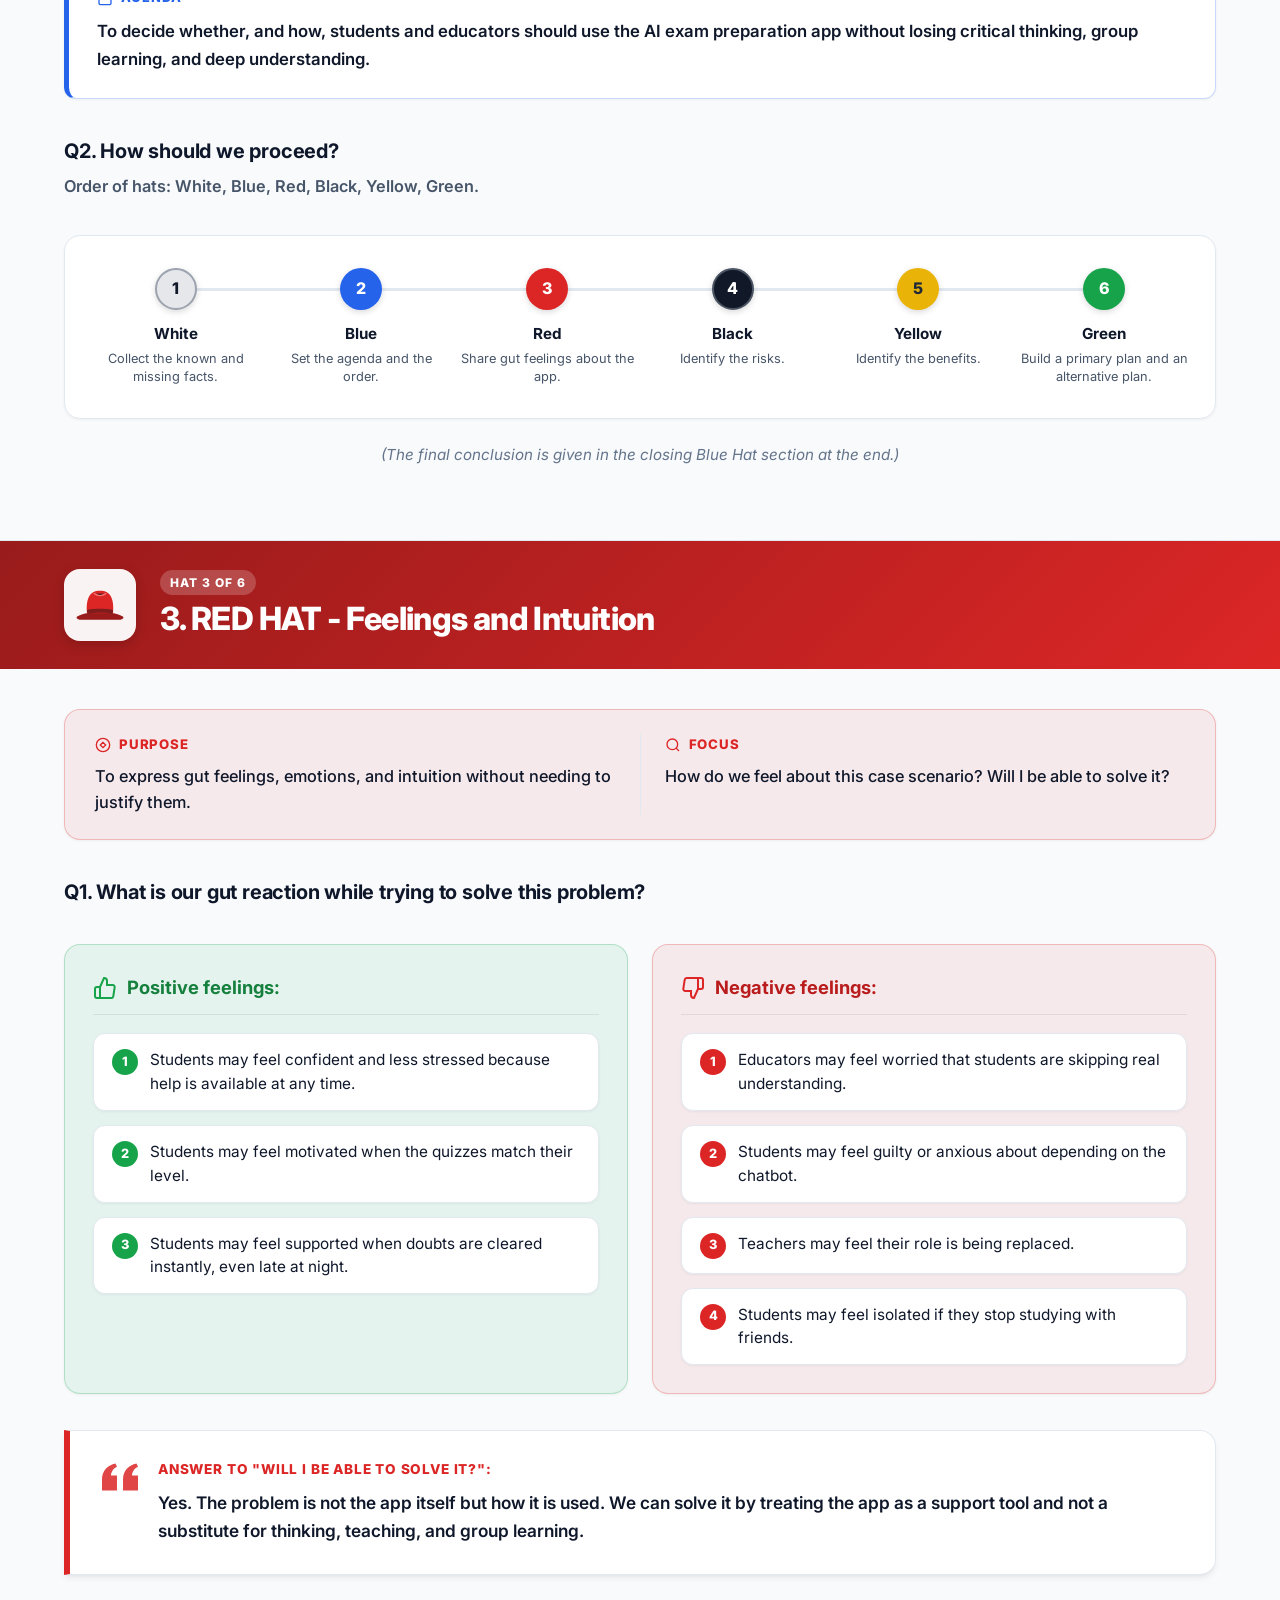
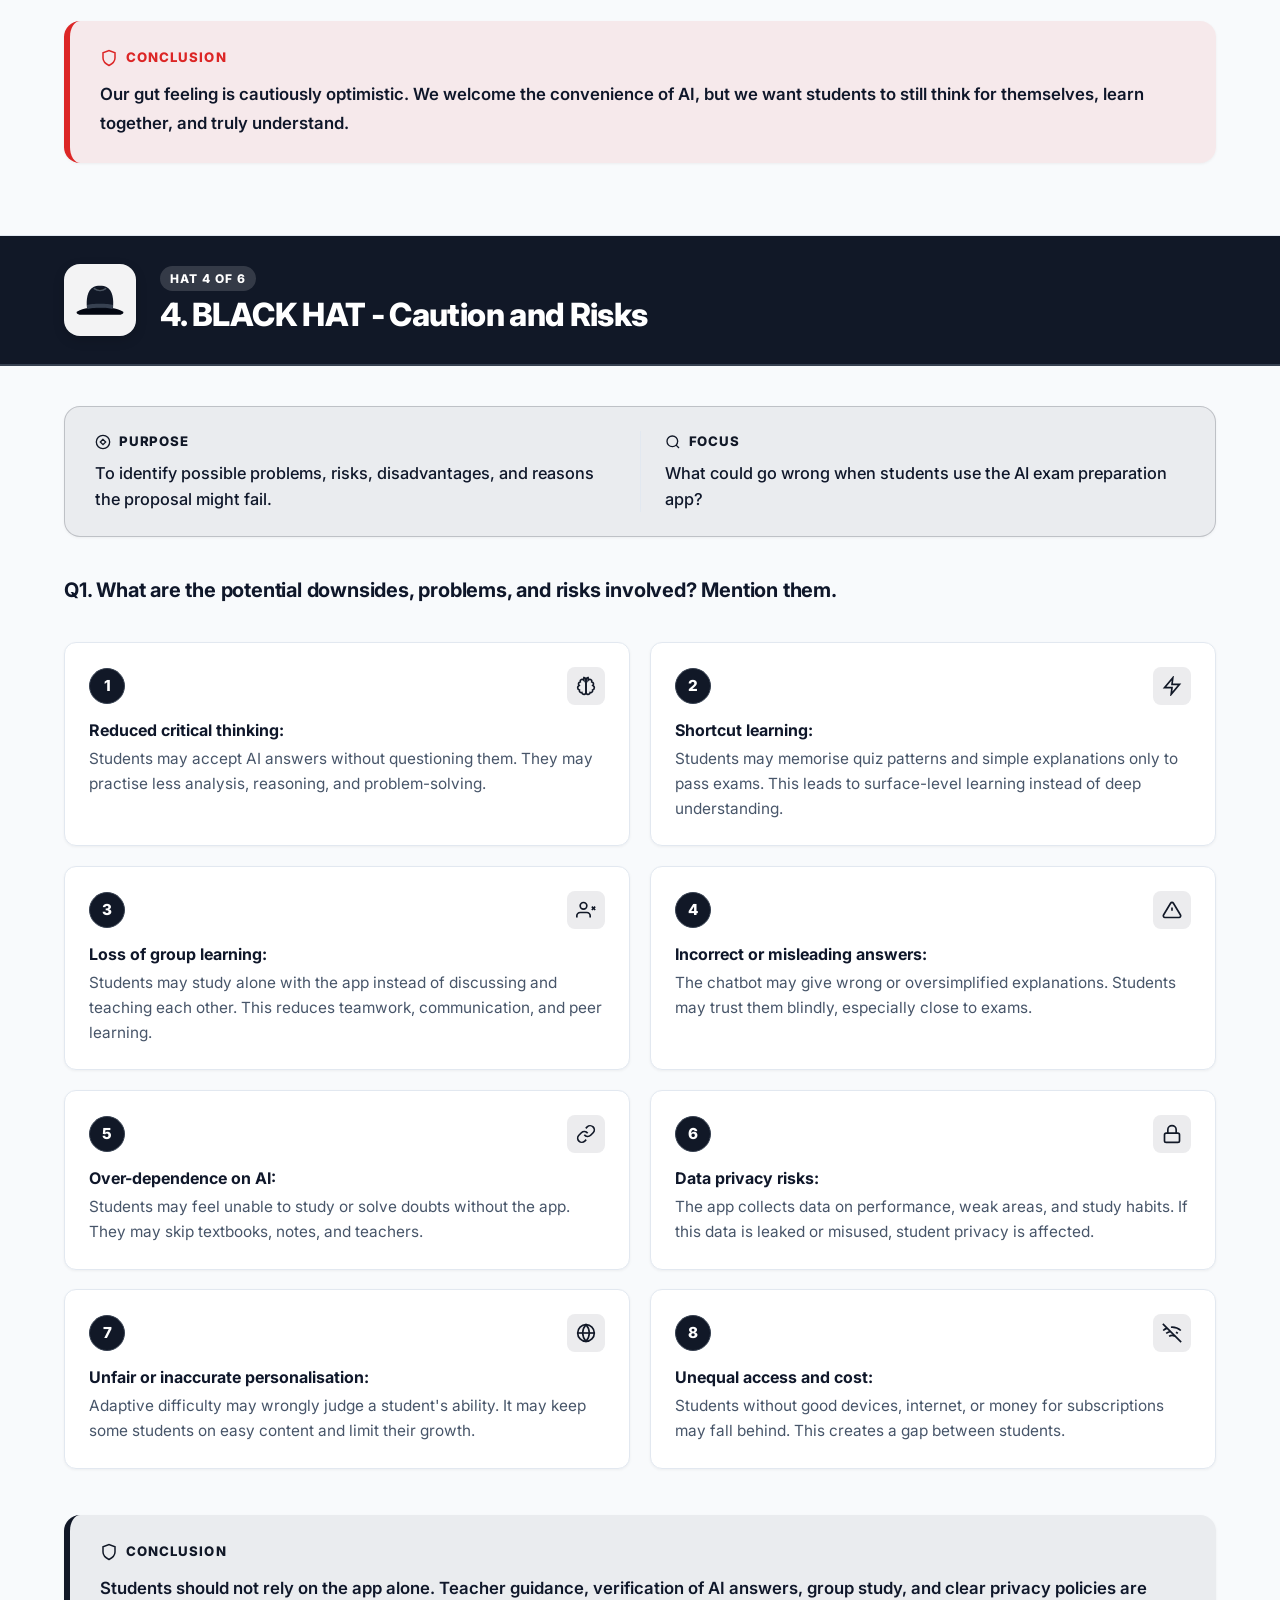
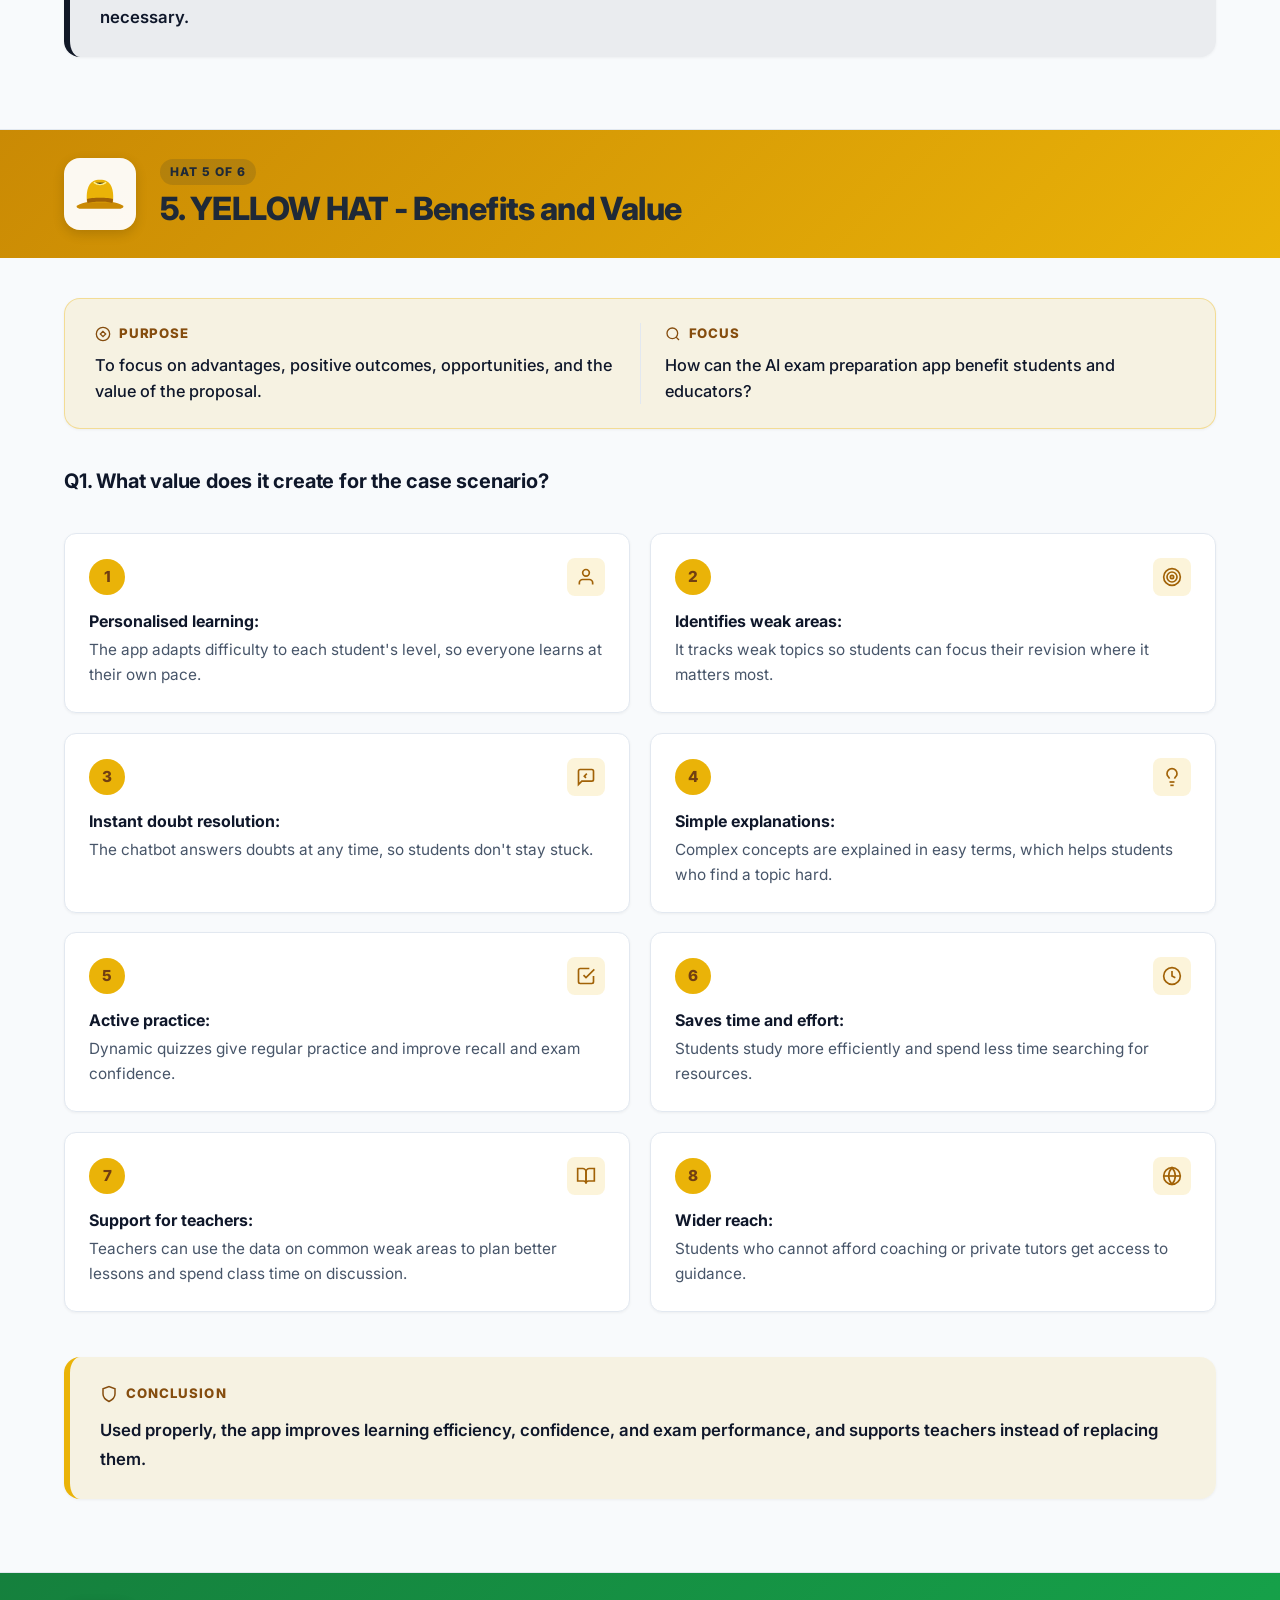
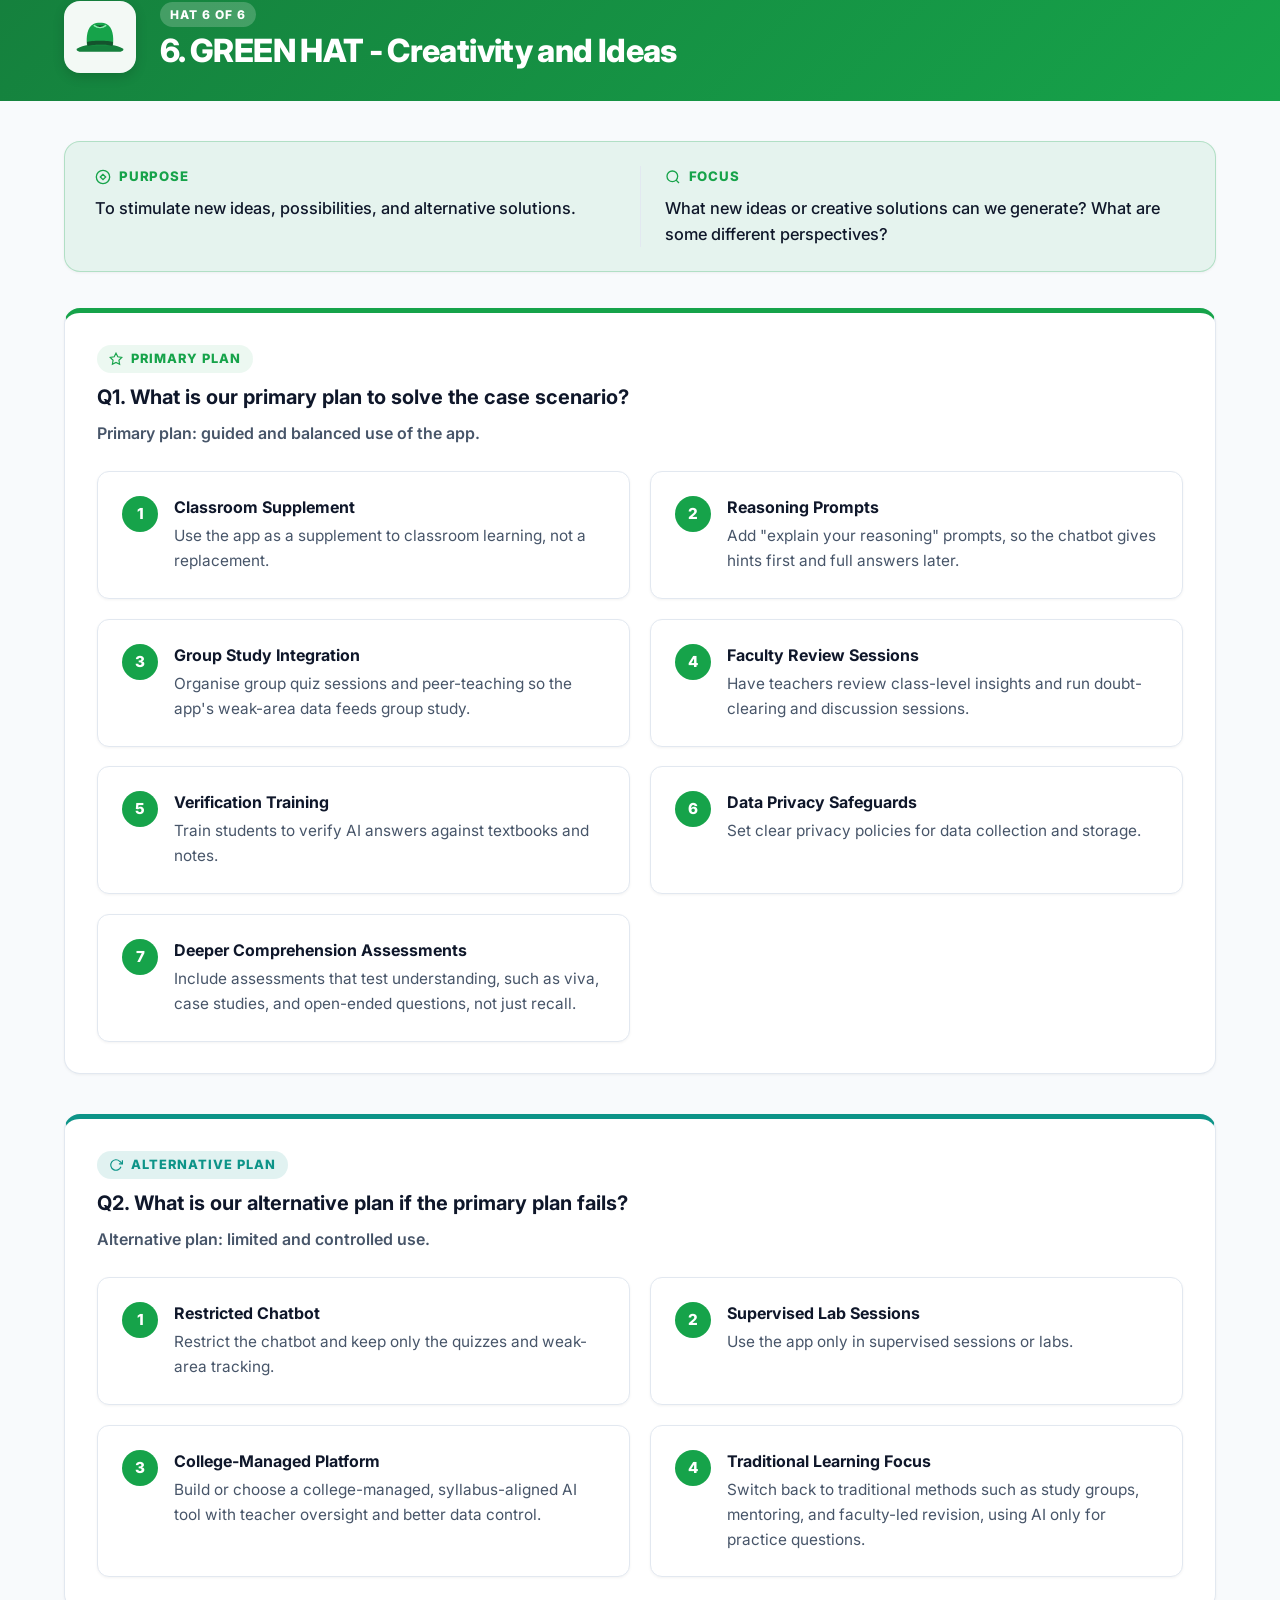
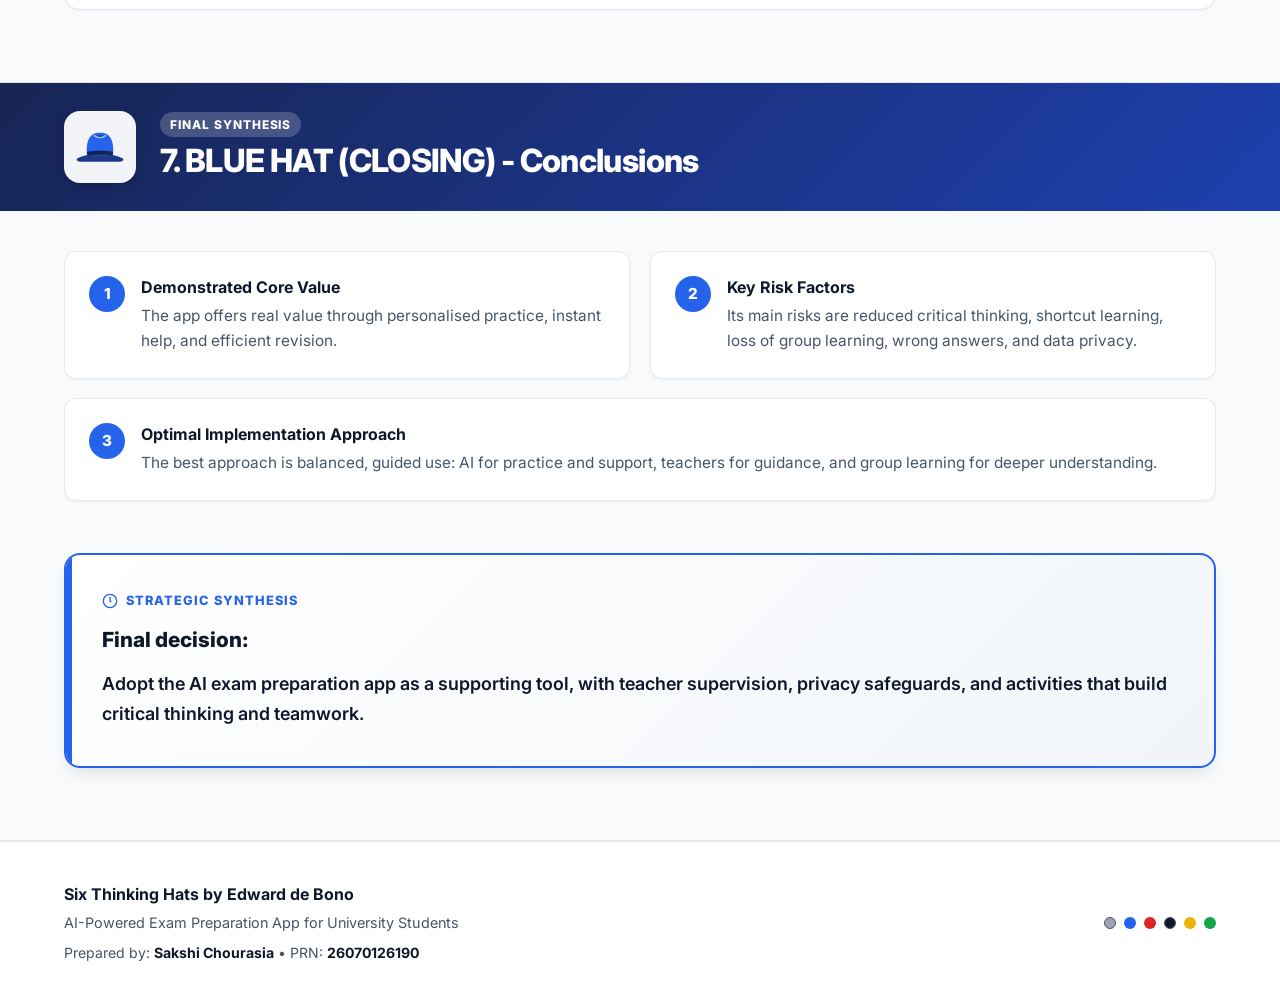
==== commit a8063861: "feat: add Why This Matters real-world impact section, header link, modal dialog, and assignment PDF" ====
--- a/index.html
+++ b/index.html
@@ -1,15 +1,18 @@
 <!DOCTYPE html>
 <html lang="en">
+
 <head>
   <meta charset="UTF-8">
   <meta name="viewport" content="width=device-width, initial-scale=1.0">
   <title>Six Thinking Hats: Scenario 2 - AI-Powered Exam Preparation App</title>
-  <meta name="description" content="A comprehensive Six Thinking Hats analysis of Scenario 2: AI-Powered Exam Preparation App for University Students.">
+  <meta name="description"
+    content="A comprehensive Six Thinking Hats analysis of Scenario 2: AI-Powered Exam Preparation App for University Students.">
   <link rel="preconnect" href="https://fonts.googleapis.com">
   <link rel="preconnect" href="https://fonts.gstatic.com" crossorigin>
   <link href="https://fonts.googleapis.com/css2?family=Inter:wght@400;500;600;700;800&display=swap" rel="stylesheet">
   <link rel="stylesheet" href="styles.css">
 </head>
+
 <body>
 
   <!-- Scroll Progress Indicator -->
@@ -25,7 +28,8 @@
         <span class="brand-title">Six Thinking Hats</span>
       </a>
 
-      <button id="nav-toggle" class="nav-toggle" aria-expanded="false" aria-controls="primary-nav" aria-label="Toggle navigation menu">
+      <button id="nav-toggle" class="nav-toggle" aria-expanded="false" aria-controls="primary-nav"
+        aria-label="Toggle navigation menu">
         <span class="hamburger-bar"></span>
         <span class="hamburger-bar"></span>
         <span class="hamburger-bar"></span>
@@ -75,11 +79,26 @@
               <span>Conclusion</span>
             </a>
           </li>
+          <li class="nav-item">
+            <a href="#why-this-matters" class="nav-link" data-hat="impact">
+              <span class="nav-dot dot-impact" aria-hidden="true"></span>
+              <span>Why It Matters</span>
+            </a>
+          </li>
         </ul>
 
         <div class="nav-actions">
-          <button id="theme-toggle" class="theme-toggle-btn" aria-label="Toggle light and dark mode" title="Toggle theme">
-            <svg class="theme-icon sun-icon" viewBox="0 0 24 24" fill="none" stroke="currentColor" stroke-width="2" stroke-linecap="round" stroke-linejoin="round" aria-hidden="true">
+          <button id="impact-btn" class="nav-impact-btn" aria-haspopup="dialog" aria-controls="impact-modal"
+            title="Why this website is important &amp; what it solves in real life">
+            <span class="impact-pill-pulse" aria-hidden="true"></span>
+            <span class="impact-pill-icon" aria-hidden="true">💡</span>
+            <span class="impact-pill-text">Why This Matters</span>
+            <span class="impact-pill-badge">Real-World Impact</span>
+          </button>
+          <button id="theme-toggle" class="theme-toggle-btn" aria-label="Toggle light and dark mode"
+            title="Toggle theme">
+            <svg class="theme-icon sun-icon" viewBox="0 0 24 24" fill="none" stroke="currentColor" stroke-width="2"
+              stroke-linecap="round" stroke-linejoin="round" aria-hidden="true">
               <circle cx="12" cy="12" r="5"></circle>
               <line x1="12" y1="1" x2="12" y2="3"></line>
               <line x1="12" y1="21" x2="12" y2="23"></line>
@@ -90,7 +109,8 @@
               <line x1="4.22" y1="19.78" x2="5.64" y2="18.36"></line>
               <line x1="18.36" y1="5.64" x2="19.78" y2="4.22"></line>
             </svg>
-            <svg class="theme-icon moon-icon" viewBox="0 0 24 24" fill="none" stroke="currentColor" stroke-width="2" stroke-linecap="round" stroke-linejoin="round" aria-hidden="true">
+            <svg class="theme-icon moon-icon" viewBox="0 0 24 24" fill="none" stroke="currentColor" stroke-width="2"
+              stroke-linecap="round" stroke-linejoin="round" aria-hidden="true">
               <path d="M21 12.79A9 9 0 1 1 11.21 3 7 7 0 0 0 21 12.79z"></path>
             </svg>
           </button>
@@ -116,21 +136,27 @@
 
         <div class="scenario-card reveal">
           <div class="scenario-badge">
-            <svg class="scenario-icon" viewBox="0 0 24 24" fill="none" stroke="currentColor" stroke-width="2" stroke-linecap="round" stroke-linejoin="round" aria-hidden="true">
+            <svg class="scenario-icon" viewBox="0 0 24 24" fill="none" stroke="currentColor" stroke-width="2"
+              stroke-linecap="round" stroke-linejoin="round" aria-hidden="true">
               <path d="M4 19.5A2.5 2.5 0 0 1 6.5 17H20"></path>
               <path d="M6.5 2H20v20H6.5A2.5 2.5 0 0 1 4 19.5v-15A2.5 2.5 0 0 1 6.5 2z"></path>
             </svg>
             <span>Case Scenario</span>
           </div>
           <p class="scenario-text">
-            An ed-tech startup has launched an AI-based mobile app that creates dynamic quizzes, explains concepts in simple terms, tracks weak areas, and adapts difficulty per student. It also has an AI chatbot that answers doubts instantly. It is gaining popularity among students, but educators worry it might reduce critical thinking, group learning, and promote shortcut learning over deep understanding.
+            An ed-tech startup has launched an AI-based mobile app that creates dynamic quizzes, explains concepts in
+            simple terms, tracks weak areas, and adapts difficulty per student. It also has an AI chatbot that answers
+            doubts instantly. It is gaining popularity among students, but educators worry it might reduce critical
+            thinking, group learning, and promote shortcut learning over deep understanding.
           </p>
 
           <!-- Key Scenario Features Breakdown -->
           <div class="scenario-features-wrapper">
             <div class="scenario-features-header">
-              <svg class="feature-header-icon" viewBox="0 0 24 24" fill="none" stroke="currentColor" stroke-width="2" aria-hidden="true">
-                <path d="M12 2l3.09 6.26L22 9.27l-5 4.87 1.18 6.88L12 17.77l-6.18 3.25L7 14.14 2 9.27l6.91-1.01L12 2z"></path>
+              <svg class="feature-header-icon" viewBox="0 0 24 24" fill="none" stroke="currentColor" stroke-width="2"
+                aria-hidden="true">
+                <path d="M12 2l3.09 6.26L22 9.27l-5 4.87 1.18 6.88L12 17.77l-6.18 3.25L7 14.14 2 9.27l6.91-1.01L12 2z">
+                </path>
               </svg>
               <h3 class="scenario-features-title">Core Scenario Features:</h3>
             </div>
@@ -139,47 +165,310 @@
                 <div class="feature-badge">1</div>
                 <div class="feature-body">
                   <h4 class="feature-name">Dynamic Quizzes</h4>
-                  <p class="feature-desc">AI-generated quizzes tailored dynamically to reinforce retention and test comprehension.</p>
+                  <p class="feature-desc">AI-generated quizzes tailored dynamically to reinforce retention and test
+                    comprehension.</p>
                 </div>
               </div>
               <div class="scenario-feature-card">
                 <div class="feature-badge">2</div>
                 <div class="feature-body">
                   <h4 class="feature-name">Simple Concept Explanations</h4>
-                  <p class="feature-desc">Translates difficult syllabus topics into clear, intuitive explanations for all learners.</p>
+                  <p class="feature-desc">Translates difficult syllabus topics into clear, intuitive explanations for
+                    all learners.</p>
                 </div>
               </div>
               <div class="scenario-feature-card">
                 <div class="feature-badge">3</div>
                 <div class="feature-body">
                   <h4 class="feature-name">Weak Area Tracking</h4>
-                  <p class="feature-desc">Continuous performance diagnostics identifying individual knowledge gaps and revision needs.</p>
+                  <p class="feature-desc">Continuous performance diagnostics identifying individual knowledge gaps and
+                    revision needs.</p>
                 </div>
               </div>
               <div class="scenario-feature-card">
                 <div class="feature-badge">4</div>
                 <div class="feature-body">
                   <h4 class="feature-name">Adaptive Difficulty</h4>
-                  <p class="feature-desc">Real-time calibration of question complexity based on individual student mastery levels.</p>
+                  <p class="feature-desc">Real-time calibration of question complexity based on individual student
+                    mastery levels.</p>
                 </div>
               </div>
               <div class="scenario-feature-card">
                 <div class="feature-badge">5</div>
                 <div class="feature-body">
                   <h4 class="feature-name">Instant AI Doubt Chatbot</h4>
-                  <p class="feature-desc">24/7 conversational assistant clearing academic queries and doubts immediately.</p>
+                  <p class="feature-desc">24/7 conversational assistant clearing academic queries and doubts
+                    immediately.</p>
                 </div>
               </div>
               <div class="scenario-feature-card">
                 <div class="feature-badge">6</div>
                 <div class="feature-body">
                   <h4 class="feature-name">Popularity vs. Pedagogical Concern</h4>
-                  <p class="feature-desc">High student demand contrasted with faculty concerns on critical thinking & teamwork loss.</p>
-                </div>
-              </div>
-            </div>
-          </div>
-        </div>
+                  <p class="feature-desc">High student demand contrasted with faculty concerns on critical thinking &
+                    teamwork loss.</p>
+                </div>
+              </div>
+            </div>
+          </div>
+        </div>
+
+        <!-- Section: Why This Website & Analysis Matters in Real Life -->
+        <section id="why-this-matters" class="impact-section reveal" aria-labelledby="heading-why-this-matters">
+          <div class="impact-banner">
+            <div class="impact-badge">
+              <span class="impact-star-icon" aria-hidden="true">🌟</span>
+              <span>Real-World Significance &amp; Problem-Solving Matrix</span>
+            </div>
+            <h2 id="heading-why-this-matters" class="impact-title">Why This Website &amp; Analysis Matters</h2>
+            <p class="impact-subtitle">
+              Higher education is navigating an unprecedented crisis: the friction between instantaneous AI convenience
+              and authentic human cognitive mastery. This project uses Edward de Bono's Six Thinking Hats to solve the
+              real-life dilemmas of the AI exam preparation revolution.
+            </p>
+          </div>
+
+          <!-- Highlight Metric Banners -->
+          <div class="impact-stats-grid">
+            <div class="impact-stat-card">
+              <span class="stat-number stat-highlight-blue">78%</span>
+              <span class="stat-title">Student AI Adoption Rate</span>
+              <p class="stat-desc">More than three-quarters of university students use GenAI tools for exam prep, yet 68% report receiving zero institutional guidance.</p>
+            </div>
+            <div class="impact-stat-card">
+              <span class="stat-number stat-highlight-red">43%</span>
+              <span class="stat-title">Exam Performance Drop</span>
+              <p class="stat-desc">Cognitive science shows up to 43% lower recall on invigilated exams when students rely on AI answers without active generation.</p>
+            </div>
+            <div class="impact-stat-card">
+              <span class="stat-number stat-highlight-amber">12-14%</span>
+              <span class="stat-title">Technical Hallucination Rate</span>
+              <p class="stat-desc">Uncalibrated LLMs fabricate plausible but subtly incorrect formulas and citations, embedding silent misconceptions before exams.</p>
+            </div>
+            <div class="impact-stat-card">
+              <span class="stat-number stat-highlight-green">360°</span>
+              <span class="stat-title">Holistic Solution Matrix</span>
+              <p class="stat-desc">De Bono's framework bridges the bitter divide between student demand, faculty integrity, and ethical software engineering.</p>
+            </div>
+          </div>
+
+          <!-- The Real-Life Crises Solved -->
+          <div class="impact-block">
+            <div class="impact-block-header">
+              <div class="block-icon-badge badge-warning">
+                <svg viewBox="0 0 24 24" fill="none" stroke="currentColor" stroke-width="2" aria-hidden="true">
+                  <path d="M10.29 3.86L1.82 18a2 2 0 0 0 1.71 3h16.94a2 2 0 0 0 1.71-3L13.71 3.86a2 2 0 0 0-3.42 0z"></path>
+                  <line x1="12" y1="9" x2="12" y2="13"></line>
+                  <line x1="12" y1="17" x2="12.01" y2="17"></line>
+                </svg>
+              </div>
+              <div>
+                <h3 class="impact-block-title">The Real-Life Crises This Project Addresses</h3>
+                <p class="impact-block-subtitle">What happens when AI exam apps proliferate in university ecosystems without rigorous cognitive governance?</p>
+              </div>
+            </div>
+
+            <div class="crisis-cards-grid">
+              <!-- Crisis 1 -->
+              <div class="crisis-card">
+                <div class="crisis-card-top">
+                  <span class="crisis-tag tag-urgent">Crisis 1: Cognitive Failure</span>
+                  <span class="crisis-label">The "Illusion of Competence"</span>
+                </div>
+                <div class="crisis-body">
+                  <div class="crisis-point">
+                    <strong class="point-label text-danger">Real-Life Trap:</strong>
+                    <p>When an AI doubt bot effortlessly explains a tough theorem or writes a clean code snippet, the student feels instant clarity. This "fluency heuristic" tricks the brain into assuming <em>"I know this concept."</em></p>
+                  </div>
+                  <div class="crisis-point">
+                    <strong class="point-label text-primary">Exam Reality:</strong>
+                    <p>In closed-book, proctored university exams without AI, students face cognitive blankness. Because the AI did the heavy intellectual lifting, the neural pathways for autonomous problem solving were never forged.</p>
+                  </div>
+                </div>
+              </div>
+
+              <!-- Crisis 2 -->
+              <div class="crisis-card">
+                <div class="crisis-card-top">
+                  <span class="crisis-tag tag-warning">Crisis 2: Pedagogical Loss</span>
+                  <span class="crisis-label">Death of "Productive Struggle"</span>
+                </div>
+                <div class="crisis-body">
+                  <div class="crisis-point">
+                    <strong class="point-label text-danger">Real-Life Trap:</strong>
+                    <p>True learning relies on "desirable difficulties"—wrestling with ambiguous problems, formulating hypotheses, making errors, and self-correcting. Instant AI solvers eliminate this cognitive friction entirely.</p>
+                  </div>
+                  <div class="crisis-point">
+                    <strong class="point-label text-primary">Long-Term Cost:</strong>
+                    <p>Graduates lose intellectual resilience, critical reasoning stamina, and the ability to debug unstructured real-world challenges where there is no AI prompt box with pre-cooked answers.</p>
+                  </div>
+                </div>
+              </div>
+
+              <!-- Crisis 3 -->
+              <div class="crisis-card">
+                <div class="crisis-card-top">
+                  <span class="crisis-tag tag-social">Crisis 3: Social Disconnect</span>
+                  <span class="crisis-label">Erosion of Peer Collaboration</span>
+                </div>
+                <div class="crisis-body">
+                  <div class="crisis-point">
+                    <strong class="point-label text-danger">Real-Life Trap:</strong>
+                    <p>Instead of gathering in study circles, defending arguments on whiteboards, and learning from classmates' diverse perspectives, students work in silos with a solitary AI bot that always validates them.</p>
+                  </div>
+                  <div class="crisis-point">
+                    <strong class="point-label text-primary">Workplace Impact:</strong>
+                    <p>Industry recruiters report engineering graduates who excel at solitary prompt generation but struggle severely in team discussions, code reviews, and verbal technical defense.</p>
+                  </div>
+                </div>
+              </div>
+
+              <!-- Crisis 4 -->
+              <div class="crisis-card">
+                <div class="crisis-card-top">
+                  <span class="crisis-tag tag-policy">Crisis 4: Academic Warfare</span>
+                  <span class="crisis-label">The "Detection Arms Race" Impasse</span>
+                </div>
+                <div class="crisis-body">
+                  <div class="crisis-point">
+                    <strong class="point-label text-danger">Real-Life Trap:</strong>
+                    <p>Universities respond with flawed AI detection software and blanket bans. Students bypass detectors with paraphrasing tools. Faculty become detectives; students become evasive. Mutual trust collapses.</p>
+                  </div>
+                  <div class="crisis-point">
+                    <strong class="point-label text-primary">Constructive Solution:</strong>
+                    <p>Moving away from punitive detection toward "AI-resilient assessments"—oral defenses, multi-stage process portfolios, and guided Socratic AI usage sanctioned by university policy.</p>
+                  </div>
+                </div>
+              </div>
+            </div>
+          </div>
+
+          <!-- How This Framework Solves It -->
+          <div class="impact-block">
+            <div class="impact-block-header">
+              <div class="block-icon-badge badge-success">
+                <svg viewBox="0 0 24 24" fill="none" stroke="currentColor" stroke-width="2" aria-hidden="true">
+                  <circle cx="12" cy="12" r="10"></circle>
+                  <path d="M12 16v-4"></path>
+                  <path d="M12 8h.01"></path>
+                </svg>
+              </div>
+              <div>
+                <h3 class="impact-block-title">How Six Thinking Hats Delivers the Real-World Solution</h3>
+                <p class="impact-block-subtitle">Translating Edward de Bono's 6 cognitive modes into actionable educational and software engineering breakthroughs</p>
+              </div>
+            </div>
+
+            <div class="hat-solutions-grid">
+              <div class="hat-solution-item item-white">
+                <div class="solution-hat-header">
+                  <span class="solution-hat-dot dot-white"></span>
+                  <h4>White Hat: Data-Driven Calibration</h4>
+                </div>
+                <p>Replaces emotional assumptions with verifiable data: tracking student error logs, measuring retention half-lives, and quantifying hallucination rates across syllabus subjects.</p>
+              </div>
+
+              <div class="hat-solution-item item-blue">
+                <div class="solution-hat-header">
+                  <span class="solution-hat-dot dot-blue"></span>
+                  <h4>Blue Hat: Institutional Governance</h4>
+                </div>
+                <p>Establishes clear rules of engagement: phased campus rollouts, syllabus API integration, and audit committees ensuring AI serves as a tutor rather than a ghostwriter.</p>
+              </div>
+
+              <div class="hat-solution-item item-red">
+                <div class="solution-hat-header">
+                  <span class="solution-hat-dot dot-red"></span>
+                  <h4>Red Hat: Empathy &amp; Emotional Safety</h4>
+                </div>
+                <p>Validates the genuine psychological panic of exam stress, imposter syndrome, and faculty burnout, designing features that build confidence without fostering dependency.</p>
+              </div>
+
+              <div class="hat-solution-item item-black">
+                <div class="solution-hat-header">
+                  <span class="solution-hat-dot dot-black"></span>
+                  <h4>Black Hat: Proactive Vulnerability Defense</h4>
+                </div>
+                <p>Anticipates worst-case scenarios: data privacy leaks (DPDP/FERPA compliance), subscription paywalls creating socioeconomic equity divides, and prompt injection exploits.</p>
+              </div>
+
+              <div class="hat-solution-item item-yellow">
+                <div class="solution-hat-header">
+                  <span class="solution-hat-dot dot-yellow"></span>
+                  <h4>Yellow Hat: Value Maximization</h4>
+                </div>
+                <p>Harnesses the legitimate superpowers of AI: 24/7 patient explanations for non-traditional students, multimodal aids for neurodivergent learners, and personalized pacing.</p>
+              </div>
+
+              <div class="hat-solution-item item-green">
+                <div class="solution-hat-header">
+                  <span class="solution-hat-dot dot-green"></span>
+                  <h4>Green Hat: Architectural Breakthroughs</h4>
+                </div>
+                <p>Innovates practical product redesigns: Socratic questioning mode, exam-mode 72-hour answer lockouts, collaborative peer-review tournaments, and verified university syllabus alignment.</p>
+              </div>
+            </div>
+          </div>
+
+          <!-- Real-Life Stakeholder Impact -->
+          <div class="impact-block">
+            <div class="impact-block-header">
+              <div class="block-icon-badge badge-primary">
+                <svg viewBox="0 0 24 24" fill="none" stroke="currentColor" stroke-width="2" aria-hidden="true">
+                  <path d="M17 21v-2a4 4 0 0 0-4-4H5a4 4 0 0 0-4 4v2"></path>
+                  <circle cx="9" cy="7" r="4"></circle>
+                  <path d="M23 21v-2a4 4 0 0 0-3-3.87"></path>
+                  <path d="M16 3.13a4 4 0 0 1 0 7.75"></path>
+                </svg>
+              </div>
+              <div>
+                <h3 class="impact-block-title">Who Wins in Real Life? (Stakeholder Value Matrix)</h3>
+                <p class="impact-block-subtitle">Concrete outcomes created for each critical group in the academic ecosystem</p>
+              </div>
+            </div>
+
+            <div class="stakeholder-cards-grid">
+              <!-- Students -->
+              <div class="stakeholder-card">
+                <div class="stakeholder-icon">🎓</div>
+                <h4 class="stakeholder-title">University Students</h4>
+                <span class="stakeholder-role">From Cheating Anxiety to Real Mastery</span>
+                <ul class="stakeholder-list">
+                  <li><strong>Active Neural Retrieval:</strong> Replaces passive copy-paste with Socratic prompt interactions that cement memory.</li>
+                  <li><strong>True Exam Readiness:</strong> Timed simulated quizzes eliminate the panic of unseen, invigilated test formats.</li>
+                  <li><strong>Targeted Revision:</strong> Diagnostic weak-area analytics cut wasted study time by up to 35%.</li>
+                  <li><strong>Future Career Readiness:</strong> Learns to orchestrate and audit AI outputs—the exact skill demanded by top employers.</li>
+                </ul>
+              </div>
+
+              <!-- Faculty -->
+              <div class="stakeholder-card">
+                <div class="stakeholder-icon">🏛️</div>
+                <h4 class="stakeholder-title">Professors &amp; Universities</h4>
+                <span class="stakeholder-role">From Adversarial Policing to Collaborative Pedagogy</span>
+                <ul class="stakeholder-list">
+                  <li><strong>End of Detection Battles:</strong> Shifts assessment focus to oral defenses, synthesis projects, and in-class problem solving.</li>
+                  <li><strong>Syllabus Alignment:</strong> Direct API hooks allow professors to upload verified textbook references, preventing hallucinations.</li>
+                  <li><strong>Cohort Learning Analytics:</strong> Professors receive aggregate heatmaps of topics where their entire class struggles most.</li>
+                  <li><strong>Protecting Degree Value:</strong> Maintains rigorous accreditation standards without resorting to obsolete bans.</li>
+                </ul>
+              </div>
+
+              <!-- EdTech -->
+              <div class="stakeholder-card">
+                <div class="stakeholder-icon">🚀</div>
+                <h4 class="stakeholder-title">EdTech Developers &amp; Startups</h4>
+                <span class="stakeholder-role">From Superficial Apps to Enduring Educational Infrastructure</span>
+                <ul class="stakeholder-list">
+                  <li><strong>Pedagogical Product Design:</strong> Builds apps students love and universities willingly endorse and license.</li>
+                  <li><strong>Ethical Guardrails:</strong> Built-in anti-cheat cooldown timers and prompt safety filters protect against legal liabilities.</li>
+                  <li><strong>Proven Educational Efficacy:</strong> Focuses on measurable grade improvements and retention rather than empty engagement hacks.</li>
+                  <li><strong>B2B Enterprise Viability:</strong> Unlocks multi-campus enterprise licensing agreements with major universities.</li>
+                </ul>
+              </div>
+            </div>
+          </div>
+        </section>
 
         <!-- Interactive Working Application Features Simulation -->
         <section id="app-simulation" class="app-simulation-card reveal" aria-labelledby="sim-title">
@@ -203,10 +492,12 @@
               <button class="sim-tab-btn" role="tab" aria-selected="false" data-tab="tab-chatbot" id="tab-btn-chatbot">
                 <span class="tab-icon">🤖</span> AI Doubt Chatbot
               </button>
-              <button class="sim-tab-btn" role="tab" aria-selected="false" data-tab="tab-simplifier" id="tab-btn-simplifier">
+              <button class="sim-tab-btn" role="tab" aria-selected="false" data-tab="tab-simplifier"
+                id="tab-btn-simplifier">
                 <span class="tab-icon">💡</span> Concept Simplifier
               </button>
-              <button class="sim-tab-btn" role="tab" aria-selected="false" data-tab="tab-analytics" id="tab-btn-analytics">
+              <button class="sim-tab-btn" role="tab" aria-selected="false" data-tab="tab-analytics"
+                id="tab-btn-analytics">
                 <span class="tab-icon">📊</span> Weak Area Tracker
               </button>
             </div>
@@ -246,9 +537,12 @@
                 </div>
 
                 <div class="quiz-actions-footer">
-                  <button id="quiz-next-btn" class="sim-btn sim-btn-primary" style="display: none;">Next Adaptive Question &rarr;</button>
-                  <button id="quiz-restart-btn" class="sim-btn sim-btn-outline" style="display: none;">Restart Quiz</button>
-                  <span id="quiz-adaptive-notice" class="quiz-adaptive-notice">Difficulty adapts dynamically after each answer.</span>
+                  <button id="quiz-next-btn" class="sim-btn sim-btn-primary" style="display: none;">Next Adaptive
+                    Question &rarr;</button>
+                  <button id="quiz-restart-btn" class="sim-btn sim-btn-outline" style="display: none;">Restart
+                    Quiz</button>
+                  <span id="quiz-adaptive-notice" class="quiz-adaptive-notice">Difficulty adapts dynamically after each
+                    answer.</span>
                 </div>
               </div>
             </div>
@@ -265,7 +559,8 @@
                     </div>
                   </div>
                   <div class="chat-mode-toggle">
-                    <label class="toggle-switch-label" title="Enable Socratic hints first before giving full answers (Green Hat Primary Plan recommendation)">
+                    <label class="toggle-switch-label"
+                      title="Enable Socratic hints first before giving full answers (Green Hat Primary Plan recommendation)">
                       <input type="checkbox" id="socratic-hint-toggle">
                       <span class="toggle-slider"></span>
                       <span class="toggle-text">Socratic Mode (Hints First)</span>
@@ -276,21 +571,26 @@
                 <div class="chat-messages-container" id="chat-messages-container">
                   <div class="chat-msg msg-ai">
                     <div class="msg-bubble">
-                      Hello! I'm your university exam preparation assistant. Ask me any doubt about your syllabus, or choose one of the quick topics below!
+                      Hello! I'm your university exam preparation assistant. Ask me any doubt about your syllabus, or
+                      choose one of the quick topics below!
                     </div>
                   </div>
                 </div>
 
                 <div class="chat-prompts-bar">
                   <span class="prompts-label">Quick Doubts:</span>
-                  <button class="quick-prompt-btn" data-query="Explain Deadlock in Operating Systems">Deadlock in OS</button>
+                  <button class="quick-prompt-btn" data-query="Explain Deadlock in Operating Systems">Deadlock in
+                    OS</button>
                   <button class="quick-prompt-btn" data-query="Difference between TCP and UDP">TCP vs UDP</button>
-                  <button class="quick-prompt-btn" data-query="What is Database Normalization (1NF, 2NF, 3NF)?">Database Normalization</button>
-                  <button class="quick-prompt-btn" data-query="How does Binary Search work and what is its time complexity?">Binary Search</button>
+                  <button class="quick-prompt-btn" data-query="What is Database Normalization (1NF, 2NF, 3NF)?">Database
+                    Normalization</button>
+                  <button class="quick-prompt-btn"
+                    data-query="How does Binary Search work and what is its time complexity?">Binary Search</button>
                 </div>
 
                 <form id="chat-input-form" class="chat-input-bar">
-                  <input type="text" id="chat-text-input" placeholder="Type your doubt here (e.g., What is Virtual Memory?)..." autocomplete="off" required>
+                  <input type="text" id="chat-text-input"
+                    placeholder="Type your doubt here (e.g., What is Virtual Memory?)..." autocomplete="off" required>
                   <button type="submit" class="chat-send-btn" aria-label="Send message">
                     <svg viewBox="0 0 24 24" fill="none" stroke="currentColor" stroke-width="2" aria-hidden="true">
                       <line x1="22" y1="2" x2="11" y2="13"></line>
@@ -318,7 +618,8 @@
                   <div class="input-or">or enter your own:</div>
                   <div class="input-group flex-1">
                     <label for="custom-concept-input" class="control-label">Custom Topic:</label>
-                    <input type="text" id="custom-concept-input" class="sim-text-input" placeholder="e.g. Recursion, B-Trees, Polymorphism...">
+                    <input type="text" id="custom-concept-input" class="sim-text-input"
+                      placeholder="e.g. Recursion, B-Trees, Polymorphism...">
                   </div>
                   <button id="simplify-btn" class="sim-btn sim-btn-primary">Explain Concept Simply</button>
                 </div>
@@ -329,7 +630,8 @@
                       <span class="simp-icon">🍕</span>
                       <h4>Everyday Analogy (ELI5)</h4>
                     </div>
-                    <p id="simp-analogy-text" class="simp-card-body">Select a concept and click 'Explain Concept Simply' to generate an intuitive breakdown.</p>
+                    <p id="simp-analogy-text" class="simp-card-body">Select a concept and click 'Explain Concept Simply'
+                      to generate an intuitive breakdown.</p>
                   </div>
 
                   <div class="simp-card card-mechanism">
@@ -357,11 +659,14 @@
                 <div class="analytics-header">
                   <div>
                     <h3 class="analytics-title">Student Diagnostic Mastery Dashboard</h3>
-                    <p class="analytics-desc">Real-time performance metrics tracking weak topics across syllabus modules:</p>
+                    <p class="analytics-desc">Real-time performance metrics tracking weak topics across syllabus
+                      modules:</p>
                   </div>
                   <div class="analytics-actions">
-                    <button id="simulate-revision-btn" class="sim-btn sim-btn-sm sim-btn-primary">Simulate Revision Session</button>
-                    <button id="reset-analytics-btn" class="sim-btn sim-btn-sm sim-btn-outline">Reset Diagnostic Data</button>
+                    <button id="simulate-revision-btn" class="sim-btn sim-btn-sm sim-btn-primary">Simulate Revision
+                      Session</button>
+                    <button id="reset-analytics-btn" class="sim-btn sim-btn-sm sim-btn-outline">Reset Diagnostic
+                      Data</button>
                   </div>
                 </div>
 
@@ -374,7 +679,9 @@
                   <div class="rec-content">
                     <h4 class="rec-title">AI Revision Advisory:</h4>
                     <p class="rec-text" id="analytics-rec-text">
-                      High priority: Operating Systems (Process Synchronization) and Computer Networks (Subnetting) require targeted study. Consider organizing a peer-teaching study group before proceeding to mock exams.
+                      High priority: Operating Systems (Process Synchronization) and Computer Networks (Subnetting)
+                      require targeted study. Consider organizing a peer-teaching study group before proceeding to mock
+                      exams.
                     </p>
                   </div>
                 </div>
@@ -394,9 +701,12 @@
           <a href="#white-hat" class="hat-circle-btn hat-btn-white" aria-label="Jump to 1. White Hat">
             <span class="hat-circle-bubble">
               <svg class="hat-circle-svg" viewBox="0 0 64 48" aria-hidden="true">
-                <path d="M4 38C12 34 22 33 32 33C42 33 52 34 60 38C62 39 60 42 56 42C45 42 19 42 8 42C4 42 2 39 4 38Z" fill="#E5E7EB" stroke="#9CA3AF" stroke-width="2"/>
-                <path d="M16 34C15 24 16 12 24 8C27 6 37 6 40 8C48 12 49 24 48 34" fill="#F3F4F6" stroke="#9CA3AF" stroke-width="2"/>
-                <path d="M16 30C21 28 43 28 48 30C47.8 33 47.5 35 47 35C42 33 22 33 17 35C16.5 35 16.2 33 16 30Z" fill="#9CA3AF"/>
+                <path d="M4 38C12 34 22 33 32 33C42 33 52 34 60 38C62 39 60 42 56 42C45 42 19 42 8 42C4 42 2 39 4 38Z"
+                  fill="#E5E7EB" stroke="#9CA3AF" stroke-width="2" />
+                <path d="M16 34C15 24 16 12 24 8C27 6 37 6 40 8C48 12 49 24 48 34" fill="#F3F4F6" stroke="#9CA3AF"
+                  stroke-width="2" />
+                <path d="M16 30C21 28 43 28 48 30C47.8 33 47.5 35 47 35C42 33 22 33 17 35C16.5 35 16.2 33 16 30Z"
+                  fill="#9CA3AF" />
               </svg>
             </span>
             <span class="hat-circle-label">White Hat</span>
@@ -405,9 +715,11 @@
           <a href="#blue-hat" class="hat-circle-btn hat-btn-blue" aria-label="Jump to 2. Blue Hat">
             <span class="hat-circle-bubble">
               <svg class="hat-circle-svg" viewBox="0 0 64 48" aria-hidden="true">
-                <path d="M4 38C12 34 22 33 32 33C42 33 52 34 60 38C62 39 60 42 56 42C45 42 19 42 8 42C4 42 2 39 4 38Z" fill="#2563EB"/>
-                <path d="M16 34C15 24 16 12 24 8C27 6 37 6 40 8C48 12 49 24 48 34" fill="#3B82F6"/>
-                <path d="M16 30C21 28 43 28 48 30C47.8 33 47.5 35 47 35C42 33 22 33 17 35C16.5 35 16.2 33 16 30Z" fill="#1D4ED8"/>
+                <path d="M4 38C12 34 22 33 32 33C42 33 52 34 60 38C62 39 60 42 56 42C45 42 19 42 8 42C4 42 2 39 4 38Z"
+                  fill="#2563EB" />
+                <path d="M16 34C15 24 16 12 24 8C27 6 37 6 40 8C48 12 49 24 48 34" fill="#3B82F6" />
+                <path d="M16 30C21 28 43 28 48 30C47.8 33 47.5 35 47 35C42 33 22 33 17 35C16.5 35 16.2 33 16 30Z"
+                  fill="#1D4ED8" />
               </svg>
             </span>
             <span class="hat-circle-label">Blue Hat</span>
@@ -416,9 +728,11 @@
           <a href="#red-hat" class="hat-circle-btn hat-btn-red" aria-label="Jump to 3. Red Hat">
             <span class="hat-circle-bubble">
               <svg class="hat-circle-svg" viewBox="0 0 64 48" aria-hidden="true">
-                <path d="M4 38C12 34 22 33 32 33C42 33 52 34 60 38C62 39 60 42 56 42C45 42 19 42 8 42C4 42 2 39 4 38Z" fill="#DC2626"/>
-                <path d="M16 34C15 24 16 12 24 8C27 6 37 6 40 8C48 12 49 24 48 34" fill="#EF4444"/>
-                <path d="M16 30C21 28 43 28 48 30C47.8 33 47.5 35 47 35C42 33 22 33 17 35C16.5 35 16.2 33 16 30Z" fill="#991B1B"/>
+                <path d="M4 38C12 34 22 33 32 33C42 33 52 34 60 38C62 39 60 42 56 42C45 42 19 42 8 42C4 42 2 39 4 38Z"
+                  fill="#DC2626" />
+                <path d="M16 34C15 24 16 12 24 8C27 6 37 6 40 8C48 12 49 24 48 34" fill="#EF4444" />
+                <path d="M16 30C21 28 43 28 48 30C47.8 33 47.5 35 47 35C42 33 22 33 17 35C16.5 35 16.2 33 16 30Z"
+                  fill="#991B1B" />
               </svg>
             </span>
             <span class="hat-circle-label">Red Hat</span>
@@ -427,9 +741,11 @@
           <a href="#black-hat" class="hat-circle-btn hat-btn-black" aria-label="Jump to 4. Black Hat">
             <span class="hat-circle-bubble">
               <svg class="hat-circle-svg" viewBox="0 0 64 48" aria-hidden="true">
-                <path d="M4 38C12 34 22 33 32 33C42 33 52 34 60 38C62 39 60 42 56 42C45 42 19 42 8 42C4 42 2 39 4 38Z" fill="#111827"/>
-                <path d="M16 34C15 24 16 12 24 8C27 6 37 6 40 8C48 12 49 24 48 34" fill="#1F2937"/>
-                <path d="M16 30C21 28 43 28 48 30C47.8 33 47.5 35 47 35C42 33 22 33 17 35C16.5 35 16.2 33 16 30Z" fill="#374151"/>
+                <path d="M4 38C12 34 22 33 32 33C42 33 52 34 60 38C62 39 60 42 56 42C45 42 19 42 8 42C4 42 2 39 4 38Z"
+                  fill="#111827" />
+                <path d="M16 34C15 24 16 12 24 8C27 6 37 6 40 8C48 12 49 24 48 34" fill="#1F2937" />
+                <path d="M16 30C21 28 43 28 48 30C47.8 33 47.5 35 47 35C42 33 22 33 17 35C16.5 35 16.2 33 16 30Z"
+                  fill="#374151" />
               </svg>
             </span>
             <span class="hat-circle-label">Black Hat</span>
@@ -438,9 +754,11 @@
           <a href="#yellow-hat" class="hat-circle-btn hat-btn-yellow" aria-label="Jump to 5. Yellow Hat">
             <span class="hat-circle-bubble">
               <svg class="hat-circle-svg" viewBox="0 0 64 48" aria-hidden="true">
-                <path d="M4 38C12 34 22 33 32 33C42 33 52 34 60 38C62 39 60 42 56 42C45 42 19 42 8 42C4 42 2 39 4 38Z" fill="#EAB308"/>
-                <path d="M16 34C15 24 16 12 24 8C27 6 37 6 40 8C48 12 49 24 48 34" fill="#FACC15"/>
-                <path d="M16 30C21 28 43 28 48 30C47.8 33 47.5 35 47 35C42 33 22 33 17 35C16.5 35 16.2 33 16 30Z" fill="#CA8A04"/>
+                <path d="M4 38C12 34 22 33 32 33C42 33 52 34 60 38C62 39 60 42 56 42C45 42 19 42 8 42C4 42 2 39 4 38Z"
+                  fill="#EAB308" />
+                <path d="M16 34C15 24 16 12 24 8C27 6 37 6 40 8C48 12 49 24 48 34" fill="#FACC15" />
+                <path d="M16 30C21 28 43 28 48 30C47.8 33 47.5 35 47 35C42 33 22 33 17 35C16.5 35 16.2 33 16 30Z"
+                  fill="#CA8A04" />
               </svg>
             </span>
             <span class="hat-circle-label">Yellow Hat</span>
@@ -449,9 +767,11 @@
           <a href="#green-hat" class="hat-circle-btn hat-btn-green" aria-label="Jump to 6. Green Hat">
             <span class="hat-circle-bubble">
               <svg class="hat-circle-svg" viewBox="0 0 64 48" aria-hidden="true">
-                <path d="M4 38C12 34 22 33 32 33C42 33 52 34 60 38C62 39 60 42 56 42C45 42 19 42 8 42C4 42 2 39 4 38Z" fill="#16A34A"/>
-                <path d="M16 34C15 24 16 12 24 8C27 6 37 6 40 8C48 12 49 24 48 34" fill="#22C55E"/>
-                <path d="M16 30C21 28 43 28 48 30C47.8 33 47.5 35 47 35C42 33 22 33 17 35C16.5 35 16.2 33 16 30Z" fill="#15803D"/>
+                <path d="M4 38C12 34 22 33 32 33C42 33 52 34 60 38C62 39 60 42 56 42C45 42 19 42 8 42C4 42 2 39 4 38Z"
+                  fill="#16A34A" />
+                <path d="M16 34C15 24 16 12 24 8C27 6 37 6 40 8C48 12 49 24 48 34" fill="#22C55E" />
+                <path d="M16 30C21 28 43 28 48 30C47.8 33 47.5 35 47 35C42 33 22 33 17 35C16.5 35 16.2 33 16 30Z"
+                  fill="#15803D" />
               </svg>
             </span>
             <span class="hat-circle-label">Green Hat</span>
@@ -466,10 +786,13 @@
         <div class="content-wrapper header-band-content">
           <div class="hat-icon-wrapper">
             <svg class="hat-main-svg" viewBox="0 0 64 48" aria-hidden="true">
-              <path d="M4 38C12 34 22 33 32 33C42 33 52 34 60 38C62 39 60 42 56 42C45 42 19 42 8 42C4 42 2 39 4 38Z" fill="#E5E7EB" stroke="#9CA3AF" stroke-width="2"/>
-              <path d="M16 34C15 24 16 12 24 8C27 6 37 6 40 8C48 12 49 24 48 34" fill="#F9FAFB" stroke="#9CA3AF" stroke-width="2"/>
-              <path d="M25 10C29 13 35 13 39 10" stroke="#9CA3AF" stroke-width="2" stroke-linecap="round"/>
-              <path d="M16 30C21 28 43 28 48 30C47.8 33 47.5 35 47 35C42 33 22 33 17 35C16.5 35 16.2 33 16 30Z" fill="#D1D5DB"/>
+              <path d="M4 38C12 34 22 33 32 33C42 33 52 34 60 38C62 39 60 42 56 42C45 42 19 42 8 42C4 42 2 39 4 38Z"
+                fill="#E5E7EB" stroke="#9CA3AF" stroke-width="2" />
+              <path d="M16 34C15 24 16 12 24 8C27 6 37 6 40 8C48 12 49 24 48 34" fill="#F9FAFB" stroke="#9CA3AF"
+                stroke-width="2" />
+              <path d="M25 10C29 13 35 13 39 10" stroke="#9CA3AF" stroke-width="2" stroke-linecap="round" />
+              <path d="M16 30C21 28 43 28 48 30C47.8 33 47.5 35 47 35C42 33 22 33 17 35C16.5 35 16.2 33 16 30Z"
+                fill="#D1D5DB" />
             </svg>
           </div>
           <div class="hat-title-group">
@@ -484,7 +807,10 @@
         <div class="purpose-focus-card reveal">
           <div class="pf-block">
             <span class="pf-label">
-              <svg viewBox="0 0 24 24" fill="none" stroke="currentColor" stroke-width="2" aria-hidden="true"><circle cx="12" cy="12" r="10"></circle><polygon points="12 8 8 12 12 16 16 12 12 8"></polygon></svg>
+              <svg viewBox="0 0 24 24" fill="none" stroke="currentColor" stroke-width="2" aria-hidden="true">
+                <circle cx="12" cy="12" r="10"></circle>
+                <polygon points="12 8 8 12 12 16 16 12 12 8"></polygon>
+              </svg>
               Purpose
             </span>
             <p class="pf-text">To focus on objective information, data, and facts related to the problem.</p>
@@ -492,7 +818,10 @@
           <div class="pf-divider" aria-hidden="true"></div>
           <div class="pf-block">
             <span class="pf-label">
-              <svg viewBox="0 0 24 24" fill="none" stroke="currentColor" stroke-width="2" aria-hidden="true"><circle cx="11" cy="11" r="8"></circle><line x1="21" y1="21" x2="16.65" y2="16.65"></line></svg>
+              <svg viewBox="0 0 24 24" fill="none" stroke="currentColor" stroke-width="2" aria-hidden="true">
+                <circle cx="11" cy="11" r="8"></circle>
+                <line x1="21" y1="21" x2="16.65" y2="16.65"></line>
+              </svg>
               Focus
             </span>
             <p class="pf-text">What do we know about the case scenario? What information is missing?</p>
@@ -506,7 +835,8 @@
         <!-- Facts We Have Group -->
         <div class="subsection-group reveal">
           <div class="subsection-banner">
-            <svg class="sub-icon" viewBox="0 0 24 24" fill="none" stroke="currentColor" stroke-width="2" aria-hidden="true">
+            <svg class="sub-icon" viewBox="0 0 24 24" fill="none" stroke="currentColor" stroke-width="2"
+              aria-hidden="true">
               <path d="M22 11.08V12a10 10 0 1 1-5.93-9.14"></path>
               <polyline points="22 4 12 14.01 9 11.01"></polyline>
             </svg>
@@ -557,7 +887,8 @@
               <div class="card-badge">6</div>
               <div class="card-content">
                 <h5 class="card-heading">Educator Concerns</h5>
-                <p class="card-text">Educators worry it may reduce critical thinking and group learning, and promote shortcut learning over deep understanding.</p>
+                <p class="card-text">Educators worry it may reduce critical thinking and group learning, and promote
+                  shortcut learning over deep understanding.</p>
               </div>
             </article>
           </div>
@@ -566,7 +897,8 @@
         <!-- Facts We Still Need Group -->
         <div class="subsection-group reveal">
           <div class="subsection-banner">
-            <svg class="sub-icon" viewBox="0 0 24 24" fill="none" stroke="currentColor" stroke-width="2" aria-hidden="true">
+            <svg class="sub-icon" viewBox="0 0 24 24" fill="none" stroke="currentColor" stroke-width="2"
+              aria-hidden="true">
               <circle cx="12" cy="12" r="10"></circle>
               <line x1="12" y1="16" x2="12" y2="12"></line>
               <line x1="12" y1="8" x2="12.01" y2="8"></line>
@@ -618,7 +950,8 @@
               <div class="card-badge">6</div>
               <div class="card-content">
                 <h5 class="card-heading">Study Time Balance</h5>
-                <p class="card-text">How much time do students spend on it, and do they use it alongside textbooks and classes?</p>
+                <p class="card-text">How much time do students spend on it, and do they use it alongside textbooks and
+                  classes?</p>
               </div>
             </article>
 
@@ -640,10 +973,12 @@
         <div class="content-wrapper header-band-content">
           <div class="hat-icon-wrapper">
             <svg class="hat-main-svg" viewBox="0 0 64 48" aria-hidden="true">
-              <path d="M4 38C12 34 22 33 32 33C42 33 52 34 60 38C62 39 60 42 56 42C45 42 19 42 8 42C4 42 2 39 4 38Z" fill="#1D4ED8"/>
-              <path d="M16 34C15 24 16 12 24 8C27 6 37 6 40 8C48 12 49 24 48 34" fill="#2563EB"/>
-              <path d="M25 10C29 13 35 13 39 10" stroke="#60A5FA" stroke-width="2" stroke-linecap="round"/>
-              <path d="M16 30C21 28 43 28 48 30C47.8 33 47.5 35 47 35C42 33 22 33 17 35C16.5 35 16.2 33 16 30Z" fill="#1E40AF"/>
+              <path d="M4 38C12 34 22 33 32 33C42 33 52 34 60 38C62 39 60 42 56 42C45 42 19 42 8 42C4 42 2 39 4 38Z"
+                fill="#1D4ED8" />
+              <path d="M16 34C15 24 16 12 24 8C27 6 37 6 40 8C48 12 49 24 48 34" fill="#2563EB" />
+              <path d="M25 10C29 13 35 13 39 10" stroke="#60A5FA" stroke-width="2" stroke-linecap="round" />
+              <path d="M16 30C21 28 43 28 48 30C47.8 33 47.5 35 47 35C42 33 22 33 17 35C16.5 35 16.2 33 16 30Z"
+                fill="#1E40AF" />
             </svg>
           </div>
           <div class="hat-title-group">
@@ -658,15 +993,22 @@
         <div class="purpose-focus-card reveal">
           <div class="pf-block">
             <span class="pf-label">
-              <svg viewBox="0 0 24 24" fill="none" stroke="currentColor" stroke-width="2" aria-hidden="true"><circle cx="12" cy="12" r="10"></circle><polygon points="12 8 8 12 12 16 16 12 12 8"></polygon></svg>
+              <svg viewBox="0 0 24 24" fill="none" stroke="currentColor" stroke-width="2" aria-hidden="true">
+                <circle cx="12" cy="12" r="10"></circle>
+                <polygon points="12 8 8 12 12 16 16 12 12 8"></polygon>
+              </svg>
               Purpose
             </span>
-            <p class="pf-text">To manage and organize the thinking process, set objectives, and keep the discussion on track.</p>
+            <p class="pf-text">To manage and organize the thinking process, set objectives, and keep the discussion on
+              track.</p>
           </div>
           <div class="pf-divider" aria-hidden="true"></div>
           <div class="pf-block">
             <span class="pf-label">
-              <svg viewBox="0 0 24 24" fill="none" stroke="currentColor" stroke-width="2" aria-hidden="true"><circle cx="11" cy="11" r="8"></circle><line x1="21" y1="21" x2="16.65" y2="16.65"></line></svg>
+              <svg viewBox="0 0 24 24" fill="none" stroke="currentColor" stroke-width="2" aria-hidden="true">
+                <circle cx="11" cy="11" r="8"></circle>
+                <line x1="21" y1="21" x2="16.65" y2="16.65"></line>
+              </svg>
               Focus
             </span>
             <p class="pf-text">What is the agenda? What is the order of the hats? What are the conclusions?</p>
@@ -689,7 +1031,8 @@
             <span>Agenda</span>
           </div>
           <p class="agenda-text">
-            To decide whether, and how, students and educators should use the AI exam preparation app without losing critical thinking, group learning, and deep understanding.
+            To decide whether, and how, students and educators should use the AI exam preparation app without losing
+            critical thinking, group learning, and deep understanding.
           </p>
         </div>
 
@@ -773,10 +1116,12 @@
         <div class="content-wrapper header-band-content">
           <div class="hat-icon-wrapper">
             <svg class="hat-main-svg" viewBox="0 0 64 48" aria-hidden="true">
-              <path d="M4 38C12 34 22 33 32 33C42 33 52 34 60 38C62 39 60 42 56 42C45 42 19 42 8 42C4 42 2 39 4 38Z" fill="#991B1B"/>
-              <path d="M16 34C15 24 16 12 24 8C27 6 37 6 40 8C48 12 49 24 48 34" fill="#DC2626"/>
-              <path d="M25 10C29 13 35 13 39 10" stroke="#F87171" stroke-width="2" stroke-linecap="round"/>
-              <path d="M16 30C21 28 43 28 48 30C47.8 33 47.5 35 47 35C42 33 22 33 17 35C16.5 35 16.2 33 16 30Z" fill="#7F1D1D"/>
+              <path d="M4 38C12 34 22 33 32 33C42 33 52 34 60 38C62 39 60 42 56 42C45 42 19 42 8 42C4 42 2 39 4 38Z"
+                fill="#991B1B" />
+              <path d="M16 34C15 24 16 12 24 8C27 6 37 6 40 8C48 12 49 24 48 34" fill="#DC2626" />
+              <path d="M25 10C29 13 35 13 39 10" stroke="#F87171" stroke-width="2" stroke-linecap="round" />
+              <path d="M16 30C21 28 43 28 48 30C47.8 33 47.5 35 47 35C42 33 22 33 17 35C16.5 35 16.2 33 16 30Z"
+                fill="#7F1D1D" />
             </svg>
           </div>
           <div class="hat-title-group">
@@ -791,7 +1136,10 @@
         <div class="purpose-focus-card reveal">
           <div class="pf-block">
             <span class="pf-label">
-              <svg viewBox="0 0 24 24" fill="none" stroke="currentColor" stroke-width="2" aria-hidden="true"><circle cx="12" cy="12" r="10"></circle><polygon points="12 8 8 12 12 16 16 12 12 8"></polygon></svg>
+              <svg viewBox="0 0 24 24" fill="none" stroke="currentColor" stroke-width="2" aria-hidden="true">
+                <circle cx="12" cy="12" r="10"></circle>
+                <polygon points="12 8 8 12 12 16 16 12 12 8"></polygon>
+              </svg>
               Purpose
             </span>
             <p class="pf-text">To express gut feelings, emotions, and intuition without needing to justify them.</p>
@@ -799,7 +1147,10 @@
           <div class="pf-divider" aria-hidden="true"></div>
           <div class="pf-block">
             <span class="pf-label">
-              <svg viewBox="0 0 24 24" fill="none" stroke="currentColor" stroke-width="2" aria-hidden="true"><circle cx="11" cy="11" r="8"></circle><line x1="21" y1="21" x2="16.65" y2="16.65"></line></svg>
+              <svg viewBox="0 0 24 24" fill="none" stroke="currentColor" stroke-width="2" aria-hidden="true">
+                <circle cx="11" cy="11" r="8"></circle>
+                <line x1="21" y1="21" x2="16.65" y2="16.65"></line>
+              </svg>
               Focus
             </span>
             <p class="pf-text">How do we feel about this case scenario? Will I be able to solve it?</p>
@@ -815,15 +1166,19 @@
           <!-- Positive Feelings Column (Green-tinted) -->
           <div class="feelings-column col-positive">
             <div class="feelings-col-header">
-              <svg class="feelings-header-icon" viewBox="0 0 24 24" fill="none" stroke="currentColor" stroke-width="2" aria-hidden="true">
-                <path d="M14 9V5a3 3 0 0 0-3-3l-4 9v11h11.28a2 2 0 0 0 2-1.7l1.38-9a2 2 0 0 0-2-2.3zM7 22H4a2 2 0 0 1-2-2v-7a2 2 0 0 1 2-2h3"></path>
+              <svg class="feelings-header-icon" viewBox="0 0 24 24" fill="none" stroke="currentColor" stroke-width="2"
+                aria-hidden="true">
+                <path
+                  d="M14 9V5a3 3 0 0 0-3-3l-4 9v11h11.28a2 2 0 0 0 2-1.7l1.38-9a2 2 0 0 0-2-2.3zM7 22H4a2 2 0 0 1-2-2v-7a2 2 0 0 1 2-2h3">
+                </path>
               </svg>
               <h4 class="feelings-title">Positive feelings:</h4>
             </div>
             <div class="feelings-list">
               <div class="feeling-item">
                 <span class="feeling-num">1</span>
-                <p class="feeling-text">Students may feel confident and less stressed because help is available at any time.</p>
+                <p class="feeling-text">Students may feel confident and less stressed because help is available at any
+                  time.</p>
               </div>
               <div class="feeling-item">
                 <span class="feeling-num">2</span>
@@ -831,7 +1186,8 @@
               </div>
               <div class="feeling-item">
                 <span class="feeling-num">3</span>
-                <p class="feeling-text">Students may feel supported when doubts are cleared instantly, even late at night.</p>
+                <p class="feeling-text">Students may feel supported when doubts are cleared instantly, even late at
+                  night.</p>
               </div>
             </div>
           </div>
@@ -839,8 +1195,11 @@
           <!-- Negative Feelings Column (Red-tinted) -->
           <div class="feelings-column col-negative">
             <div class="feelings-col-header">
-              <svg class="feelings-header-icon" viewBox="0 0 24 24" fill="none" stroke="currentColor" stroke-width="2" aria-hidden="true">
-                <path d="M10 15v4a3 3 0 0 0 3 3l4-9V2H5.72a2 2 0 0 0-2 1.7l-1.38 9a2 2 0 0 0 2 2.3zm7-13h3a2 2 0 0 1 2 2v7a2 2 0 0 1-2 2h-3"></path>
+              <svg class="feelings-header-icon" viewBox="0 0 24 24" fill="none" stroke="currentColor" stroke-width="2"
+                aria-hidden="true">
+                <path
+                  d="M10 15v4a3 3 0 0 0 3 3l4-9V2H5.72a2 2 0 0 0-2 1.7l-1.38 9a2 2 0 0 0 2 2.3zm7-13h3a2 2 0 0 1 2 2v7a2 2 0 0 1-2 2h-3">
+                </path>
               </svg>
               <h4 class="feelings-title">Negative feelings:</h4>
             </div>
@@ -869,13 +1228,15 @@
         <div class="quote-box reveal">
           <div class="quote-icon" aria-hidden="true">
             <svg viewBox="0 0 24 24" fill="currentColor">
-              <path d="M14.017 21v-7.391c0-5.704 3.731-9.57 8.983-10.609l.995 2.151c-2.432.917-3.995 3.638-3.995 5.849h4v10h-9.983zm-14.017 0v-7.391c0-5.704 3.748-9.57 9-10.609l.996 2.151c-2.433.917-3.996 3.638-3.996 5.849h3.983v10h-8.983z"/>
+              <path
+                d="M14.017 21v-7.391c0-5.704 3.731-9.57 8.983-10.609l.995 2.151c-2.432.917-3.995 3.638-3.995 5.849h4v10h-9.983zm-14.017 0v-7.391c0-5.704 3.748-9.57 9-10.609l.996 2.151c-2.433.917-3.996 3.638-3.996 5.849h3.983v10h-8.983z" />
             </svg>
           </div>
           <div class="quote-content">
             <span class="quote-label">Answer to "Will I be able to solve it?":</span>
             <blockquote class="quote-body">
-              Yes. The problem is not the app itself but how it is used. We can solve it by treating the app as a support tool and not a substitute for thinking, teaching, and group learning.
+              Yes. The problem is not the app itself but how it is used. We can solve it by treating the app as a
+              support tool and not a substitute for thinking, teaching, and group learning.
             </blockquote>
           </div>
         </div>
@@ -889,7 +1250,8 @@
             <span>Conclusion</span>
           </div>
           <p class="conclusion-text">
-            Our gut feeling is cautiously optimistic. We welcome the convenience of AI, but we want students to still think for themselves, learn together, and truly understand.
+            Our gut feeling is cautiously optimistic. We welcome the convenience of AI, but we want students to still
+            think for themselves, learn together, and truly understand.
           </p>
         </div>
       </div>
@@ -901,10 +1263,12 @@
         <div class="content-wrapper header-band-content">
           <div class="hat-icon-wrapper">
             <svg class="hat-main-svg" viewBox="0 0 64 48" aria-hidden="true">
-              <path d="M4 38C12 34 22 33 32 33C42 33 52 34 60 38C62 39 60 42 56 42C45 42 19 42 8 42C4 42 2 39 4 38Z" fill="#030712"/>
-              <path d="M16 34C15 24 16 12 24 8C27 6 37 6 40 8C48 12 49 24 48 34" fill="#111827"/>
-              <path d="M25 10C29 13 35 13 39 10" stroke="#4B5563" stroke-width="2" stroke-linecap="round"/>
-              <path d="M16 30C21 28 43 28 48 30C47.8 33 47.5 35 47 35C42 33 22 33 17 35C16.5 35 16.2 33 16 30Z" fill="#374151"/>
+              <path d="M4 38C12 34 22 33 32 33C42 33 52 34 60 38C62 39 60 42 56 42C45 42 19 42 8 42C4 42 2 39 4 38Z"
+                fill="#030712" />
+              <path d="M16 34C15 24 16 12 24 8C27 6 37 6 40 8C48 12 49 24 48 34" fill="#111827" />
+              <path d="M25 10C29 13 35 13 39 10" stroke="#4B5563" stroke-width="2" stroke-linecap="round" />
+              <path d="M16 30C21 28 43 28 48 30C47.8 33 47.5 35 47 35C42 33 22 33 17 35C16.5 35 16.2 33 16 30Z"
+                fill="#374151" />
             </svg>
           </div>
           <div class="hat-title-group">
@@ -919,15 +1283,22 @@
         <div class="purpose-focus-card reveal">
           <div class="pf-block">
             <span class="pf-label">
-              <svg viewBox="0 0 24 24" fill="none" stroke="currentColor" stroke-width="2" aria-hidden="true"><circle cx="12" cy="12" r="10"></circle><polygon points="12 8 8 12 12 16 16 12 12 8"></polygon></svg>
+              <svg viewBox="0 0 24 24" fill="none" stroke="currentColor" stroke-width="2" aria-hidden="true">
+                <circle cx="12" cy="12" r="10"></circle>
+                <polygon points="12 8 8 12 12 16 16 12 12 8"></polygon>
+              </svg>
               Purpose
             </span>
-            <p class="pf-text">To identify possible problems, risks, disadvantages, and reasons the proposal might fail.</p>
+            <p class="pf-text">To identify possible problems, risks, disadvantages, and reasons the proposal might fail.
+            </p>
           </div>
           <div class="pf-divider" aria-hidden="true"></div>
           <div class="pf-block">
             <span class="pf-label">
-              <svg viewBox="0 0 24 24" fill="none" stroke="currentColor" stroke-width="2" aria-hidden="true"><circle cx="11" cy="11" r="8"></circle><line x1="21" y1="21" x2="16.65" y2="16.65"></line></svg>
+              <svg viewBox="0 0 24 24" fill="none" stroke="currentColor" stroke-width="2" aria-hidden="true">
+                <circle cx="11" cy="11" r="8"></circle>
+                <line x1="21" y1="21" x2="16.65" y2="16.65"></line>
+              </svg>
               Focus
             </span>
             <p class="pf-text">What could go wrong when students use the AI exam preparation app?</p>
@@ -935,7 +1306,8 @@
         </div>
 
         <div class="question-header reveal">
-          <h3 class="question-title">Q1. What are the potential downsides, problems, and risks involved? Mention them.</h3>
+          <h3 class="question-title">Q1. What are the potential downsides, problems, and risks involved? Mention them.
+          </h3>
         </div>
 
         <div class="card-grid">
@@ -946,14 +1318,19 @@
               <div class="card-inline-icon icon-risk" aria-hidden="true">
                 <!-- Brain with question / analysis icon -->
                 <svg viewBox="0 0 24 24" fill="none" stroke="currentColor" stroke-width="2">
-                  <path d="M9.5 2A2.5 2.5 0 0 1 12 4.5v15a2.5 2.5 0 0 1-4.96.44 2.5 2.5 0 0 1-2.96-3.08 3 3 0 0 1-.34-5.58 2.5 2.5 0 0 1 1.32-4.24 2.5 2.5 0 0 1 4.44-2.04z"></path>
-                  <path d="M14.5 2A2.5 2.5 0 0 0 12 4.5v15a2.5 2.5 0 0 0 4.96.44 2.5 2.5 0 0 0 2.96-3.08 3 3 0 0 0 .34-5.58 2.5 2.5 0 0 0-1.32-4.24 2.5 2.5 0 0 0-4.44-2.04z"></path>
+                  <path
+                    d="M9.5 2A2.5 2.5 0 0 1 12 4.5v15a2.5 2.5 0 0 1-4.96.44 2.5 2.5 0 0 1-2.96-3.08 3 3 0 0 1-.34-5.58 2.5 2.5 0 0 1 1.32-4.24 2.5 2.5 0 0 1 4.44-2.04z">
+                  </path>
+                  <path
+                    d="M14.5 2A2.5 2.5 0 0 0 12 4.5v15a2.5 2.5 0 0 0 4.96.44 2.5 2.5 0 0 0 2.96-3.08 3 3 0 0 0 .34-5.58 2.5 2.5 0 0 0-1.32-4.24 2.5 2.5 0 0 0-4.44-2.04z">
+                  </path>
                 </svg>
               </div>
             </div>
             <div class="card-content">
               <h4 class="card-heading">Reduced critical thinking:</h4>
-              <p class="card-text">Students may accept AI answers without questioning them. They may practise less analysis, reasoning, and problem-solving.</p>
+              <p class="card-text">Students may accept AI answers without questioning them. They may practise less
+                analysis, reasoning, and problem-solving.</p>
             </div>
           </article>
 
@@ -970,7 +1347,8 @@
             </div>
             <div class="card-content">
               <h4 class="card-heading">Shortcut learning:</h4>
-              <p class="card-text">Students may memorise quiz patterns and simple explanations only to pass exams. This leads to surface-level learning instead of deep understanding.</p>
+              <p class="card-text">Students may memorise quiz patterns and simple explanations only to pass exams. This
+                leads to surface-level learning instead of deep understanding.</p>
             </div>
           </article>
 
@@ -990,7 +1368,8 @@
             </div>
             <div class="card-content">
               <h4 class="card-heading">Loss of group learning:</h4>
-              <p class="card-text">Students may study alone with the app instead of discussing and teaching each other. This reduces teamwork, communication, and peer learning.</p>
+              <p class="card-text">Students may study alone with the app instead of discussing and teaching each other.
+                This reduces teamwork, communication, and peer learning.</p>
             </div>
           </article>
 
@@ -1001,7 +1380,8 @@
               <div class="card-inline-icon icon-risk" aria-hidden="true">
                 <!-- Misleading answers / alert triangle -->
                 <svg viewBox="0 0 24 24" fill="none" stroke="currentColor" stroke-width="2">
-                  <path d="M10.29 3.86L1.82 18a2 2 0 0 0 1.71 3h16.94a2 2 0 0 0 1.71-3L13.71 3.86a2 2 0 0 0-3.42 0z"></path>
+                  <path d="M10.29 3.86L1.82 18a2 2 0 0 0 1.71 3h16.94a2 2 0 0 0 1.71-3L13.71 3.86a2 2 0 0 0-3.42 0z">
+                  </path>
                   <line x1="12" y1="9" x2="12" y2="13"></line>
                   <line x1="12" y1="17" x2="12.01" y2="17"></line>
                 </svg>
@@ -1009,7 +1389,8 @@
             </div>
             <div class="card-content">
               <h4 class="card-heading">Incorrect or misleading answers:</h4>
-              <p class="card-text">The chatbot may give wrong or oversimplified explanations. Students may trust them blindly, especially close to exams.</p>
+              <p class="card-text">The chatbot may give wrong or oversimplified explanations. Students may trust them
+                blindly, especially close to exams.</p>
             </div>
           </article>
 
@@ -1027,7 +1408,8 @@
             </div>
             <div class="card-content">
               <h4 class="card-heading">Over-dependence on AI:</h4>
-              <p class="card-text">Students may feel unable to study or solve doubts without the app. They may skip textbooks, notes, and teachers.</p>
+              <p class="card-text">Students may feel unable to study or solve doubts without the app. They may skip
+                textbooks, notes, and teachers.</p>
             </div>
           </article>
 
@@ -1045,7 +1427,8 @@
             </div>
             <div class="card-content">
               <h4 class="card-heading">Data privacy risks:</h4>
-              <p class="card-text">The app collects data on performance, weak areas, and study habits. If this data is leaked or misused, student privacy is affected.</p>
+              <p class="card-text">The app collects data on performance, weak areas, and study habits. If this data is
+                leaked or misused, student privacy is affected.</p>
             </div>
           </article>
 
@@ -1058,13 +1441,15 @@
                 <svg viewBox="0 0 24 24" fill="none" stroke="currentColor" stroke-width="2">
                   <circle cx="12" cy="12" r="10"></circle>
                   <line x1="2" y1="12" x2="22" y2="12"></line>
-                  <path d="M12 2a15.3 15.3 0 0 1 4 10 15.3 15.3 0 0 1-4 10 15.3 15.3 0 0 1-4-10 15.3 15.3 0 0 1 4-10z"></path>
+                  <path d="M12 2a15.3 15.3 0 0 1 4 10 15.3 15.3 0 0 1-4 10 15.3 15.3 0 0 1-4-10 15.3 15.3 0 0 1 4-10z">
+                  </path>
                 </svg>
               </div>
             </div>
             <div class="card-content">
               <h4 class="card-heading">Unfair or inaccurate personalisation:</h4>
-              <p class="card-text">Adaptive difficulty may wrongly judge a student's ability. It may keep some students on easy content and limit their growth.</p>
+              <p class="card-text">Adaptive difficulty may wrongly judge a student's ability. It may keep some students
+                on easy content and limit their growth.</p>
             </div>
           </article>
 
@@ -1087,7 +1472,8 @@
             </div>
             <div class="card-content">
               <h4 class="card-heading">Unequal access and cost:</h4>
-              <p class="card-text">Students without good devices, internet, or money for subscriptions may fall behind. This creates a gap between students.</p>
+              <p class="card-text">Students without good devices, internet, or money for subscriptions may fall behind.
+                This creates a gap between students.</p>
             </div>
           </article>
         </div>
@@ -1101,7 +1487,8 @@
             <span>Conclusion</span>
           </div>
           <p class="conclusion-text">
-            Students should not rely on the app alone. Teacher guidance, verification of AI answers, group study, and clear privacy policies are necessary.
+            Students should not rely on the app alone. Teacher guidance, verification of AI answers, group study, and
+            clear privacy policies are necessary.
           </p>
         </div>
       </div>
@@ -1113,10 +1500,12 @@
         <div class="content-wrapper header-band-content">
           <div class="hat-icon-wrapper">
             <svg class="hat-main-svg" viewBox="0 0 64 48" aria-hidden="true">
-              <path d="M4 38C12 34 22 33 32 33C42 33 52 34 60 38C62 39 60 42 56 42C45 42 19 42 8 42C4 42 2 39 4 38Z" fill="#CA8A04"/>
-              <path d="M16 34C15 24 16 12 24 8C27 6 37 6 40 8C48 12 49 24 48 34" fill="#EAB308"/>
-              <path d="M25 10C29 13 35 13 39 10" stroke="#FEF08A" stroke-width="2" stroke-linecap="round"/>
-              <path d="M16 30C21 28 43 28 48 30C47.8 33 47.5 35 47 35C42 33 22 33 17 35C16.5 35 16.2 33 16 30Z" fill="#A16207"/>
+              <path d="M4 38C12 34 22 33 32 33C42 33 52 34 60 38C62 39 60 42 56 42C45 42 19 42 8 42C4 42 2 39 4 38Z"
+                fill="#CA8A04" />
+              <path d="M16 34C15 24 16 12 24 8C27 6 37 6 40 8C48 12 49 24 48 34" fill="#EAB308" />
+              <path d="M25 10C29 13 35 13 39 10" stroke="#FEF08A" stroke-width="2" stroke-linecap="round" />
+              <path d="M16 30C21 28 43 28 48 30C47.8 33 47.5 35 47 35C42 33 22 33 17 35C16.5 35 16.2 33 16 30Z"
+                fill="#A16207" />
             </svg>
           </div>
           <div class="hat-title-group">
@@ -1131,15 +1520,22 @@
         <div class="purpose-focus-card reveal">
           <div class="pf-block">
             <span class="pf-label">
-              <svg viewBox="0 0 24 24" fill="none" stroke="currentColor" stroke-width="2" aria-hidden="true"><circle cx="12" cy="12" r="10"></circle><polygon points="12 8 8 12 12 16 16 12 12 8"></polygon></svg>
+              <svg viewBox="0 0 24 24" fill="none" stroke="currentColor" stroke-width="2" aria-hidden="true">
+                <circle cx="12" cy="12" r="10"></circle>
+                <polygon points="12 8 8 12 12 16 16 12 12 8"></polygon>
+              </svg>
               Purpose
             </span>
-            <p class="pf-text">To focus on advantages, positive outcomes, opportunities, and the value of the proposal.</p>
+            <p class="pf-text">To focus on advantages, positive outcomes, opportunities, and the value of the proposal.
+            </p>
           </div>
           <div class="pf-divider" aria-hidden="true"></div>
           <div class="pf-block">
             <span class="pf-label">
-              <svg viewBox="0 0 24 24" fill="none" stroke="currentColor" stroke-width="2" aria-hidden="true"><circle cx="11" cy="11" r="8"></circle><line x1="21" y1="21" x2="16.65" y2="16.65"></line></svg>
+              <svg viewBox="0 0 24 24" fill="none" stroke="currentColor" stroke-width="2" aria-hidden="true">
+                <circle cx="11" cy="11" r="8"></circle>
+                <line x1="21" y1="21" x2="16.65" y2="16.65"></line>
+              </svg>
               Focus
             </span>
             <p class="pf-text">How can the AI exam preparation app benefit students and educators?</p>
@@ -1165,7 +1561,8 @@
             </div>
             <div class="card-content">
               <h4 class="card-heading">Personalised learning:</h4>
-              <p class="card-text">The app adapts difficulty to each student's level, so everyone learns at their own pace.</p>
+              <p class="card-text">The app adapts difficulty to each student's level, so everyone learns at their own
+                pace.</p>
             </div>
           </article>
 
@@ -1215,13 +1612,16 @@
                 <svg viewBox="0 0 24 24" fill="none" stroke="currentColor" stroke-width="2">
                   <path d="M9 18h6"></path>
                   <path d="M10 22h4"></path>
-                  <path d="M15.09 14c.18-.98.65-1.74 1.41-2.5A4.65 4.65 0 0 0 18 8 6 6 0 0 0 6 8c0 1 .23 2.23 1.5 3.5A4.61 4.61 0 0 1 8.91 14"></path>
+                  <path
+                    d="M15.09 14c.18-.98.65-1.74 1.41-2.5A4.65 4.65 0 0 0 18 8 6 6 0 0 0 6 8c0 1 .23 2.23 1.5 3.5A4.61 4.61 0 0 1 8.91 14">
+                  </path>
                 </svg>
               </div>
             </div>
             <div class="card-content">
               <h4 class="card-heading">Simple explanations:</h4>
-              <p class="card-text">Complex concepts are explained in easy terms, which helps students who find a topic hard.</p>
+              <p class="card-text">Complex concepts are explained in easy terms, which helps students who find a topic
+                hard.</p>
             </div>
           </article>
 
@@ -1275,7 +1675,8 @@
             </div>
             <div class="card-content">
               <h4 class="card-heading">Support for teachers:</h4>
-              <p class="card-text">Teachers can use the data on common weak areas to plan better lessons and spend class time on discussion.</p>
+              <p class="card-text">Teachers can use the data on common weak areas to plan better lessons and spend class
+                time on discussion.</p>
             </div>
           </article>
 
@@ -1288,7 +1689,8 @@
                 <svg viewBox="0 0 24 24" fill="none" stroke="currentColor" stroke-width="2">
                   <circle cx="12" cy="12" r="10"></circle>
                   <line x1="2" y1="12" x2="22" y2="12"></line>
-                  <path d="M12 2a15.3 15.3 0 0 1 4 10 15.3 15.3 0 0 1-4 10 15.3 15.3 0 0 1-4-10 15.3 15.3 0 0 1 4-10z"></path>
+                  <path d="M12 2a15.3 15.3 0 0 1 4 10 15.3 15.3 0 0 1-4 10 15.3 15.3 0 0 1-4-10 15.3 15.3 0 0 1 4-10z">
+                  </path>
                 </svg>
               </div>
             </div>
@@ -1308,7 +1710,8 @@
             <span>Conclusion</span>
           </div>
           <p class="conclusion-text">
-            Used properly, the app improves learning efficiency, confidence, and exam performance, and supports teachers instead of replacing them.
+            Used properly, the app improves learning efficiency, confidence, and exam performance, and supports teachers
+            instead of replacing them.
           </p>
         </div>
       </div>
@@ -1320,10 +1723,12 @@
         <div class="content-wrapper header-band-content">
           <div class="hat-icon-wrapper">
             <svg class="hat-main-svg" viewBox="0 0 64 48" aria-hidden="true">
-              <path d="M4 38C12 34 22 33 32 33C42 33 52 34 60 38C62 39 60 42 56 42C45 42 19 42 8 42C4 42 2 39 4 38Z" fill="#15803D"/>
-              <path d="M16 34C15 24 16 12 24 8C27 6 37 6 40 8C48 12 49 24 48 34" fill="#16A34A"/>
-              <path d="M25 10C29 13 35 13 39 10" stroke="#86EFAC" stroke-width="2" stroke-linecap="round"/>
-              <path d="M16 30C21 28 43 28 48 30C47.8 33 47.5 35 47 35C42 33 22 33 17 35C16.5 35 16.2 33 16 30Z" fill="#14532D"/>
+              <path d="M4 38C12 34 22 33 32 33C42 33 52 34 60 38C62 39 60 42 56 42C45 42 19 42 8 42C4 42 2 39 4 38Z"
+                fill="#15803D" />
+              <path d="M16 34C15 24 16 12 24 8C27 6 37 6 40 8C48 12 49 24 48 34" fill="#16A34A" />
+              <path d="M25 10C29 13 35 13 39 10" stroke="#86EFAC" stroke-width="2" stroke-linecap="round" />
+              <path d="M16 30C21 28 43 28 48 30C47.8 33 47.5 35 47 35C42 33 22 33 17 35C16.5 35 16.2 33 16 30Z"
+                fill="#14532D" />
             </svg>
           </div>
           <div class="hat-title-group">
@@ -1338,7 +1743,10 @@
         <div class="purpose-focus-card reveal">
           <div class="pf-block">
             <span class="pf-label">
-              <svg viewBox="0 0 24 24" fill="none" stroke="currentColor" stroke-width="2" aria-hidden="true"><circle cx="12" cy="12" r="10"></circle><polygon points="12 8 8 12 12 16 16 12 12 8"></polygon></svg>
+              <svg viewBox="0 0 24 24" fill="none" stroke="currentColor" stroke-width="2" aria-hidden="true">
+                <circle cx="12" cy="12" r="10"></circle>
+                <polygon points="12 8 8 12 12 16 16 12 12 8"></polygon>
+              </svg>
               Purpose
             </span>
             <p class="pf-text">To stimulate new ideas, possibilities, and alternative solutions.</p>
@@ -1346,10 +1754,14 @@
           <div class="pf-divider" aria-hidden="true"></div>
           <div class="pf-block">
             <span class="pf-label">
-              <svg viewBox="0 0 24 24" fill="none" stroke="currentColor" stroke-width="2" aria-hidden="true"><circle cx="11" cy="11" r="8"></circle><line x1="21" y1="21" x2="16.65" y2="16.65"></line></svg>
+              <svg viewBox="0 0 24 24" fill="none" stroke="currentColor" stroke-width="2" aria-hidden="true">
+                <circle cx="11" cy="11" r="8"></circle>
+                <line x1="21" y1="21" x2="16.65" y2="16.65"></line>
+              </svg>
               Focus
             </span>
-            <p class="pf-text">What new ideas or creative solutions can we generate? What are some different perspectives?</p>
+            <p class="pf-text">What new ideas or creative solutions can we generate? What are some different
+              perspectives?</p>
           </div>
         </div>
 
@@ -1360,7 +1772,9 @@
             <div class="plan-panel-header">
               <div class="plan-badge badge-primary-plan">
                 <svg viewBox="0 0 24 24" fill="none" stroke="currentColor" stroke-width="2" aria-hidden="true">
-                  <polygon points="12 2 15.09 8.26 22 9.27 17 14.14 18.18 21.02 12 17.77 5.82 21.02 7 14.14 2 9.27 8.91 8.26 12 2"></polygon>
+                  <polygon
+                    points="12 2 15.09 8.26 22 9.27 17 14.14 18.18 21.02 12 17.77 5.82 21.02 7 14.14 2 9.27 8.91 8.26 12 2">
+                  </polygon>
                 </svg>
                 <span>Primary Plan</span>
               </div>
@@ -1381,7 +1795,8 @@
                 <div class="card-badge">2</div>
                 <div class="card-content">
                   <h4 class="card-heading">Reasoning Prompts</h4>
-                  <p class="card-text">Add "explain your reasoning" prompts, so the chatbot gives hints first and full answers later.</p>
+                  <p class="card-text">Add "explain your reasoning" prompts, so the chatbot gives hints first and full
+                    answers later.</p>
                 </div>
               </article>
 
@@ -1389,7 +1804,8 @@
                 <div class="card-badge">3</div>
                 <div class="card-content">
                   <h4 class="card-heading">Group Study Integration</h4>
-                  <p class="card-text">Organise group quiz sessions and peer-teaching so the app's weak-area data feeds group study.</p>
+                  <p class="card-text">Organise group quiz sessions and peer-teaching so the app's weak-area data feeds
+                    group study.</p>
                 </div>
               </article>
 
@@ -1397,7 +1813,8 @@
                 <div class="card-badge">4</div>
                 <div class="card-content">
                   <h4 class="card-heading">Faculty Review Sessions</h4>
-                  <p class="card-text">Have teachers review class-level insights and run doubt-clearing and discussion sessions.</p>
+                  <p class="card-text">Have teachers review class-level insights and run doubt-clearing and discussion
+                    sessions.</p>
                 </div>
               </article>
 
@@ -1421,7 +1838,8 @@
                 <div class="card-badge">7</div>
                 <div class="card-content">
                   <h4 class="card-heading">Deeper Comprehension Assessments</h4>
-                  <p class="card-text">Include assessments that test understanding, such as viva, case studies, and open-ended questions, not just recall.</p>
+                  <p class="card-text">Include assessments that test understanding, such as viva, case studies, and
+                    open-ended questions, not just recall.</p>
                 </div>
               </article>
             </div>
@@ -1462,7 +1880,8 @@
                 <div class="card-badge">3</div>
                 <div class="card-content">
                   <h4 class="card-heading">College-Managed Platform</h4>
-                  <p class="card-text">Build or choose a college-managed, syllabus-aligned AI tool with teacher oversight and better data control.</p>
+                  <p class="card-text">Build or choose a college-managed, syllabus-aligned AI tool with teacher
+                    oversight and better data control.</p>
                 </div>
               </article>
 
@@ -1470,7 +1889,8 @@
                 <div class="card-badge">4</div>
                 <div class="card-content">
                   <h4 class="card-heading">Traditional Learning Focus</h4>
-                  <p class="card-text">Switch back to traditional methods such as study groups, mentoring, and faculty-led revision, using AI only for practice questions.</p>
+                  <p class="card-text">Switch back to traditional methods such as study groups, mentoring, and
+                    faculty-led revision, using AI only for practice questions.</p>
                 </div>
               </article>
             </div>
@@ -1485,10 +1905,12 @@
         <div class="content-wrapper header-band-content">
           <div class="hat-icon-wrapper">
             <svg class="hat-main-svg" viewBox="0 0 64 48" aria-hidden="true">
-              <path d="M4 38C12 34 22 33 32 33C42 33 52 34 60 38C62 39 60 42 56 42C45 42 19 42 8 42C4 42 2 39 4 38Z" fill="#1E3A8A"/>
-              <path d="M16 34C15 24 16 12 24 8C27 6 37 6 40 8C48 12 49 24 48 34" fill="#2563EB"/>
-              <path d="M25 10C29 13 35 13 39 10" stroke="#93C5FD" stroke-width="2" stroke-linecap="round"/>
-              <path d="M16 30C21 28 43 28 48 30C47.8 33 47.5 35 47 35C42 33 22 33 17 35C16.5 35 16.2 33 16 30Z" fill="#172554"/>
+              <path d="M4 38C12 34 22 33 32 33C42 33 52 34 60 38C62 39 60 42 56 42C45 42 19 42 8 42C4 42 2 39 4 38Z"
+                fill="#1E3A8A" />
+              <path d="M16 34C15 24 16 12 24 8C27 6 37 6 40 8C48 12 49 24 48 34" fill="#2563EB" />
+              <path d="M25 10C29 13 35 13 39 10" stroke="#93C5FD" stroke-width="2" stroke-linecap="round" />
+              <path d="M16 30C21 28 43 28 48 30C47.8 33 47.5 35 47 35C42 33 22 33 17 35C16.5 35 16.2 33 16 30Z"
+                fill="#172554" />
             </svg>
           </div>
           <div class="hat-title-group">
@@ -1504,7 +1926,8 @@
             <div class="card-badge">1</div>
             <div class="card-content">
               <h4 class="card-heading">Demonstrated Core Value</h4>
-              <p class="card-text">The app offers real value through personalised practice, instant help, and efficient revision.</p>
+              <p class="card-text">The app offers real value through personalised practice, instant help, and efficient
+                revision.</p>
             </div>
           </article>
 
@@ -1512,7 +1935,8 @@
             <div class="card-badge">2</div>
             <div class="card-content">
               <h4 class="card-heading">Key Risk Factors</h4>
-              <p class="card-text">Its main risks are reduced critical thinking, shortcut learning, loss of group learning, wrong answers, and data privacy.</p>
+              <p class="card-text">Its main risks are reduced critical thinking, shortcut learning, loss of group
+                learning, wrong answers, and data privacy.</p>
             </div>
           </article>
 
@@ -1520,7 +1944,8 @@
             <div class="card-badge">3</div>
             <div class="card-content">
               <h4 class="card-heading">Optimal Implementation Approach</h4>
-              <p class="card-text">The best approach is balanced, guided use: AI for practice and support, teachers for guidance, and group learning for deeper understanding.</p>
+              <p class="card-text">The best approach is balanced, guided use: AI for practice and support, teachers for
+                guidance, and group learning for deeper understanding.</p>
             </div>
           </article>
         </div>
@@ -1536,7 +1961,8 @@
           </div>
           <h3 class="decision-title">Final decision:</h3>
           <p class="decision-text">
-            Adopt the AI exam preparation app as a supporting tool, with teacher supervision, privacy safeguards, and activities that build critical thinking and teamwork.
+            Adopt the AI exam preparation app as a supporting tool, with teacher supervision, privacy safeguards, and
+            activities that build critical thinking and teamwork.
           </p>
         </div>
       </div>
@@ -1545,7 +1971,8 @@
 
   <!-- Floating Back to Top Button -->
   <button id="back-to-top" class="back-to-top-btn" aria-label="Back to top" title="Scroll back to top">
-    <svg viewBox="0 0 24 24" fill="none" stroke="currentColor" stroke-width="2.5" stroke-linecap="round" stroke-linejoin="round" aria-hidden="true">
+    <svg viewBox="0 0 24 24" fill="none" stroke="currentColor" stroke-width="2.5" stroke-linecap="round"
+      stroke-linejoin="round" aria-hidden="true">
       <polyline points="18 15 12 9 6 15"></polyline>
     </svg>
   </button>
@@ -1556,7 +1983,8 @@
       <div class="footer-left">
         <p class="footer-text font-semibold">Six Thinking Hats by Edward de Bono</p>
         <p class="footer-subtext">AI-Powered Exam Preparation App for University Students</p>
-        <p class="footer-author-meta">Prepared by: <strong>Sakshi Chourasia</strong> &bull; PRN: <strong>26070126190</strong></p>
+        <p class="footer-author-meta">Prepared by: <strong>Sakshi Chourasia</strong> &bull; PRN:
+          <strong>26070126190</strong></p>
       </div>
       <div class="footer-right">
         <div class="footer-hat-legend" aria-hidden="true">
@@ -1571,6 +1999,95 @@
     </div>
   </footer>
 
+  <!-- Interactive Impact Modal Dialog (Opened from top-right corner) -->
+  <div id="impact-modal" class="impact-modal" role="dialog" aria-modal="true" aria-labelledby="impact-modal-title" aria-hidden="true">
+    <div class="impact-modal-backdrop" id="impact-modal-backdrop"></div>
+    <div class="impact-modal-container">
+      <div class="impact-modal-card">
+        <div class="impact-modal-header">
+          <div class="impact-modal-badge">
+            <span class="impact-star-icon" aria-hidden="true">💡</span>
+            <span>Real-World Significance &amp; Practical Problem Solving</span>
+          </div>
+          <button id="impact-modal-close" class="modal-close-btn" aria-label="Close dialog" title="Close (Esc)">
+            <svg viewBox="0 0 24 24" fill="none" stroke="currentColor" stroke-width="2.5" stroke-linecap="round" stroke-linejoin="round" aria-hidden="true">
+              <line x1="18" y1="6" x2="6" y2="18"></line>
+              <line x1="6" y1="6" x2="18" y2="18"></line>
+            </svg>
+          </button>
+        </div>
+
+        <div class="impact-modal-body">
+          <h3 id="impact-modal-title" class="modal-headline">
+            Why This Project &amp; Framework Matters in Real Life
+          </h3>
+          <p class="modal-lead">
+            Generative AI is revolutionizing how university students prepare for examinations, but without a rigorous cognitive framework, it creates an epidemic of <strong>shortcut learning</strong> and <strong>academic polarization</strong>.
+          </p>
+
+          <div class="modal-highlights-grid">
+            <div class="modal-highlight-card">
+              <div class="highlight-icon">⚠️</div>
+              <div class="highlight-content">
+                <h4>The Real-Life Crisis</h4>
+                <p><strong>The "Illusion of Competence":</strong> AI bots make answers look so clear that students overestimate their mastery. When faced with invigilated closed-book exams, recall collapses.</p>
+              </div>
+            </div>
+
+            <div class="modal-highlight-card">
+              <div class="highlight-icon">🛡️</div>
+              <div class="highlight-content">
+                <h4>What This Project Solves</h4>
+                <p><strong>From Cheat Engine to Socratic Coach:</strong> We redesign the AI from an answer generator into an active retrieval partner that promotes cognitive struggle and deep comprehension.</p>
+              </div>
+            </div>
+
+            <div class="modal-highlight-card">
+              <div class="highlight-icon">⚖️</div>
+              <div class="highlight-content">
+                <h4>The Six Hats Advantage</h4>
+                <p><strong>A 360° Balanced Resolution:</strong> Harmonizes hard benchmark data (White), human fears (Red), vulnerability defenses (Black), tutoring benefits (Yellow), creative redesigns (Green), and policy governance (Blue).</p>
+              </div>
+            </div>
+          </div>
+
+          <div class="modal-contrast-box">
+            <div class="contrast-col col-without">
+              <span class="contrast-title">❌ Without This Framework</span>
+              <ul>
+                <li>Impulsive campus-wide bans that students easily bypass</li>
+                <li>Over-reliance on solitary bots eroding peer study groups</li>
+                <li>Hallucinated citations and unverified formulas memorized blindly</li>
+              </ul>
+            </div>
+            <div class="contrast-col col-with">
+              <span class="contrast-title">✅ With This Framework</span>
+              <ul>
+                <li>Transparent university policies &amp; syllabus-aligned verified AI</li>
+                <li>Active Socratic questioning &amp; peer-review challenge rounds</li>
+                <li>AI-resilient assessments (oral defenses, process portfolios)</li>
+              </ul>
+            </div>
+          </div>
+        </div>
+
+        <div class="impact-modal-footer">
+          <a href="#why-this-matters" id="modal-jump-section" class="modal-action-btn btn-primary">
+            <span>Read Full In-Depth Analysis on Page</span>
+            <svg viewBox="0 0 24 24" fill="none" stroke="currentColor" stroke-width="2" aria-hidden="true">
+              <path d="M5 12h14"></path>
+              <path d="M12 5l7 7-7 7"></path>
+            </svg>
+          </a>
+          <button id="modal-secondary-close" class="modal-action-btn btn-secondary">
+            Dismiss
+          </button>
+        </div>
+      </div>
+    </div>
+  </div>
+
   <script src="script.js"></script>
 </body>
-</html>
+
+</html>
--- a/styles.css
+++ b/styles.css
@@ -43,7 +43,7 @@
   --bg-surface: #FFFFFF;
   --bg-surface-alt: #F1F5F9;
   --bg-surface-elevated: #FFFFFF;
-  
+
   --text-main: #0F172A;
   --text-secondary: #475569;
   --text-muted: #64748B;
@@ -120,7 +120,9 @@
 /* --------------------------------------------------------------------------
    CSS Reset & Base Styles
    -------------------------------------------------------------------------- */
-*, *::before, *::after {
+*,
+*::before,
+*::after {
   box-sizing: border-box;
   margin: 0;
   padding: 0;
@@ -145,7 +147,8 @@
   transition: background-color var(--transition-normal), color var(--transition-normal);
 }
 
-img, svg {
+img,
+svg {
   display: block;
 }
 
@@ -161,7 +164,8 @@
   background: none;
 }
 
-ul, ol {
+ul,
+ol {
   list-style: none;
 }
 
@@ -198,15 +202,13 @@
 .scroll-progress-bar {
   height: 100%;
   width: 0%;
-  background: linear-gradient(
-    to right,
-    #E5E7EB 0%,
-    #2563EB 20%,
-    #DC2626 40%,
-    #111827 60%,
-    #EAB308 80%,
-    #16A34A 100%
-  );
+  background: linear-gradient(to right,
+      #E5E7EB 0%,
+      #2563EB 20%,
+      #DC2626 40%,
+      #111827 60%,
+      #EAB308 80%,
+      #16A34A 100%);
   box-shadow: 0 0 10px rgba(37, 99, 235, 0.4);
   transition: width 0.08s ease-out;
 }
@@ -304,13 +306,40 @@
   flex-shrink: 0;
 }
 
-.dot-white { background-color: #9CA3AF; border: 1px solid #4B5563; }
-.dot-blue { background-color: var(--hat-blue); }
-.dot-red { background-color: var(--hat-red); }
-.dot-black { background-color: #111827; border: 1px solid #4B5563; }
-.dot-yellow { background-color: var(--hat-yellow); }
-.dot-green { background-color: var(--hat-green); }
-.dot-conclusion { background-color: #2563EB; }
+.dot-white {
+  background-color: #9CA3AF;
+  border: 1px solid #4B5563;
+}
+
+.dot-blue {
+  background-color: var(--hat-blue);
+}
+
+.dot-red {
+  background-color: var(--hat-red);
+}
+
+.dot-black {
+  background-color: #111827;
+  border: 1px solid #4B5563;
+}
+
+.dot-yellow {
+  background-color: var(--hat-yellow);
+}
+
+.dot-green {
+  background-color: var(--hat-green);
+}
+
+.dot-conclusion {
+  background-color: #2563EB;
+}
+
+.dot-impact {
+  background: linear-gradient(135deg, #6366F1 0%, #A855F7 100%);
+  box-shadow: 0 0 6px rgba(99, 102, 241, 0.5);
+}
 
 [data-theme="dark"] .dot-black {
   background-color: #94A3B8;
@@ -330,21 +359,151 @@
   box-shadow: inset 0 0 0 1px var(--border-medium);
 }
 
-.nav-link.active[data-hat="white"] { box-shadow: inset 0 0 0 1.5px #9CA3AF; }
-.nav-link.active[data-hat="blue"] { color: var(--hat-blue); box-shadow: inset 0 0 0 1.5px var(--hat-blue); }
-.nav-link.active[data-hat="red"] { color: var(--hat-red); box-shadow: inset 0 0 0 1.5px var(--hat-red); }
-.nav-link.active[data-hat="black"] { box-shadow: inset 0 0 0 1.5px #111827; }
-[data-theme="dark"] .nav-link.active[data-hat="black"] { box-shadow: inset 0 0 0 1.5px #94A3B8; }
-.nav-link.active[data-hat="yellow"] { color: #CA8A04; box-shadow: inset 0 0 0 1.5px var(--hat-yellow); }
-[data-theme="dark"] .nav-link.active[data-hat="yellow"] { color: #FACC15; }
-.nav-link.active[data-hat="green"] { color: var(--hat-green); box-shadow: inset 0 0 0 1.5px var(--hat-green); }
-.nav-link.active[data-hat="conclusion"] { color: var(--hat-blue); box-shadow: inset 0 0 0 1.5px var(--hat-blue); }
+.nav-link.active[data-hat="white"] {
+  box-shadow: inset 0 0 0 1.5px #9CA3AF;
+}
+
+.nav-link.active[data-hat="blue"] {
+  color: var(--hat-blue);
+  box-shadow: inset 0 0 0 1.5px var(--hat-blue);
+}
+
+.nav-link.active[data-hat="red"] {
+  color: var(--hat-red);
+  box-shadow: inset 0 0 0 1.5px var(--hat-red);
+}
+
+.nav-link.active[data-hat="black"] {
+  box-shadow: inset 0 0 0 1.5px #111827;
+}
+
+[data-theme="dark"] .nav-link.active[data-hat="black"] {
+  box-shadow: inset 0 0 0 1.5px #94A3B8;
+}
+
+.nav-link.active[data-hat="yellow"] {
+  color: #CA8A04;
+  box-shadow: inset 0 0 0 1.5px var(--hat-yellow);
+}
+
+[data-theme="dark"] .nav-link.active[data-hat="yellow"] {
+  color: #FACC15;
+}
+
+.nav-link.active[data-hat="green"] {
+  color: var(--hat-green);
+  box-shadow: inset 0 0 0 1.5px var(--hat-green);
+}
+
+.nav-link.active[data-hat="conclusion"] {
+  color: var(--hat-blue);
+  box-shadow: inset 0 0 0 1.5px var(--hat-blue);
+}
+
+.nav-link.active[data-hat="impact"] {
+  color: #6366F1;
+  box-shadow: inset 0 0 0 1.5px #6366F1;
+}
+
+[data-theme="dark"] .nav-link.active[data-hat="impact"] {
+  color: #A5B4FC;
+  box-shadow: inset 0 0 0 1.5px #A5B4FC;
+}
 
 .nav-actions {
   display: flex;
   align-items: center;
-  padding-left: 8px;
+  gap: 10px;
+  padding-left: 10px;
   border-left: 1px solid var(--border-light);
+}
+
+/* Nav Impact Button in Top-Right Corner */
+.nav-impact-btn {
+  display: inline-flex;
+  align-items: center;
+  gap: 8px;
+  padding: 6px 14px;
+  border-radius: var(--radius-full);
+  font-size: 0.825rem;
+  font-weight: 700;
+  text-decoration: none;
+  cursor: pointer;
+  border: 1px solid rgba(99, 102, 241, 0.4);
+  background: linear-gradient(135deg, rgba(99, 102, 241, 0.12) 0%, rgba(168, 85, 247, 0.12) 100%);
+  color: var(--text-main);
+  box-shadow: 0 2px 8px rgba(99, 102, 241, 0.15);
+  transition: all var(--transition-fast);
+  white-space: nowrap;
+  position: relative;
+  font-family: inherit;
+}
+
+[data-theme="dark"] .nav-impact-btn {
+  border-color: rgba(165, 180, 252, 0.4);
+  background: linear-gradient(135deg, rgba(99, 102, 241, 0.25) 0%, rgba(168, 85, 247, 0.25) 100%);
+  color: #FFFFFF;
+  box-shadow: 0 2px 12px rgba(99, 102, 241, 0.3);
+}
+
+.nav-impact-btn:hover {
+  transform: translateY(-1px);
+  border-color: rgba(99, 102, 241, 0.8);
+  box-shadow: 0 4px 16px rgba(99, 102, 241, 0.35);
+  background: linear-gradient(135deg, rgba(99, 102, 241, 0.22) 0%, rgba(168, 85, 247, 0.22) 100%);
+}
+
+.nav-impact-btn:active {
+  transform: translateY(0);
+}
+
+.impact-pill-pulse {
+  width: 8px;
+  height: 8px;
+  border-radius: 50%;
+  background-color: #10B981;
+  box-shadow: 0 0 0 0 rgba(16, 185, 129, 0.8);
+  animation: pulse-dot 2s infinite cubic-bezier(0.4, 0, 0.6, 1);
+  flex-shrink: 0;
+}
+
+@keyframes pulse-dot {
+  0% {
+    box-shadow: 0 0 0 0 rgba(16, 185, 129, 0.8);
+  }
+  70% {
+    box-shadow: 0 0 0 6px rgba(16, 185, 129, 0);
+  }
+  100% {
+    box-shadow: 0 0 0 0 rgba(16, 185, 129, 0);
+  }
+}
+
+.impact-pill-icon {
+  font-size: 0.95rem;
+  line-height: 1;
+}
+
+.impact-pill-text {
+  font-size: 0.825rem;
+  font-weight: 700;
+  letter-spacing: -0.01em;
+}
+
+.impact-pill-badge {
+  font-size: 0.65rem;
+  font-weight: 800;
+  text-transform: uppercase;
+  letter-spacing: 0.04em;
+  padding: 2px 7px;
+  border-radius: var(--radius-full);
+  background: rgba(99, 102, 241, 0.2);
+  color: #4F46E5;
+}
+
+[data-theme="dark"] .impact-pill-badge {
+  background: rgba(165, 180, 252, 0.25);
+  color: #C7D2FE;
 }
 
 /* Dark Mode Toggle Button */
@@ -373,10 +532,21 @@
 }
 
 /* Icon visibility per theme */
-[data-theme="light"] .moon-icon { display: block; }
-[data-theme="light"] .sun-icon { display: none; }
-[data-theme="dark"] .moon-icon { display: none; }
-[data-theme="dark"] .sun-icon { display: block; }
+[data-theme="light"] .moon-icon {
+  display: block;
+}
+
+[data-theme="light"] .sun-icon {
+  display: none;
+}
+
+[data-theme="dark"] .moon-icon {
+  display: none;
+}
+
+[data-theme="dark"] .sun-icon {
+  display: block;
+}
 
 /* Mobile Navigation Hamburger Toggle */
 .nav-toggle {
@@ -711,8 +881,15 @@
 }
 
 @keyframes fadeIn {
-  from { opacity: 0; transform: translateY(6px); }
-  to { opacity: 1; transform: translateY(0); }
+  from {
+    opacity: 0;
+    transform: translateY(6px);
+  }
+
+  to {
+    opacity: 1;
+    transform: translateY(0);
+  }
 }
 
 /* --- TAB 1: Adaptive Quiz --- */
@@ -755,9 +932,20 @@
   border-radius: 4px;
 }
 
-.diff-easy { background-color: #DCFCE7; color: #15803D; }
-.diff-medium { background-color: #FEF9C3; color: #854D0E; }
-.diff-hard { background-color: #FEE2E2; color: #B91C1C; }
+.diff-easy {
+  background-color: #DCFCE7;
+  color: #15803D;
+}
+
+.diff-medium {
+  background-color: #FEF9C3;
+  color: #854D0E;
+}
+
+.diff-hard {
+  background-color: #FEE2E2;
+  color: #B91C1C;
+}
 
 .quiz-card-box {
   background-color: var(--bg-surface-alt);
@@ -947,11 +1135,11 @@
   transition: transform var(--transition-fast);
 }
 
-.toggle-switch-label input:checked + .toggle-slider {
+.toggle-switch-label input:checked+.toggle-slider {
   background-color: var(--hat-green);
 }
 
-.toggle-switch-label input:checked + .toggle-slider::before {
+.toggle-switch-label input:checked+.toggle-slider::before {
   transform: translateX(16px);
 }
 
@@ -1101,9 +1289,12 @@
   flex-direction: column;
 }
 
-.flex-1 { flex: 1; }
-
-.sim-select, .sim-text-input {
+.flex-1 {
+  flex: 1;
+}
+
+.sim-select,
+.sim-text-input {
   padding: 9px 12px;
   border-radius: var(--radius-sm);
   border: 1px solid var(--border-medium);
@@ -1228,9 +1419,17 @@
   transition: width 0.6s cubic-bezier(0.16, 1, 0.3, 1);
 }
 
-.bar-weak { background-color: #EF4444; }
-.bar-good { background-color: #3B82F6; }
-.bar-master { background-color: #10B981; }
+.bar-weak {
+  background-color: #EF4444;
+}
+
+.bar-good {
+  background-color: #3B82F6;
+}
+
+.bar-master {
+  background-color: #10B981;
+}
 
 .analytics-recommendation-card {
   background-color: var(--bg-surface);
@@ -1342,9 +1541,11 @@
   .quiz-options-grid {
     grid-template-columns: 1fr;
   }
+
   .simplifier-output-grid {
     grid-template-columns: 1fr;
   }
+
   .app-simulation-card {
     padding: 20px;
   }
@@ -1408,13 +1609,33 @@
 }
 
 /* Section-colored hover glows on hat circle buttons */
-.hat-btn-white:hover { border-color: #9CA3AF; }
-.hat-btn-blue:hover { border-color: var(--hat-blue); }
-.hat-btn-red:hover { border-color: var(--hat-red); }
-.hat-btn-black:hover { border-color: #111827; }
-[data-theme="dark"] .hat-btn-black:hover { border-color: #94A3B8; }
-.hat-btn-yellow:hover { border-color: var(--hat-yellow); }
-.hat-btn-green:hover { border-color: var(--hat-green); }
+.hat-btn-white:hover {
+  border-color: #9CA3AF;
+}
+
+.hat-btn-blue:hover {
+  border-color: var(--hat-blue);
+}
+
+.hat-btn-red:hover {
+  border-color: var(--hat-red);
+}
+
+.hat-btn-black:hover {
+  border-color: #111827;
+}
+
+[data-theme="dark"] .hat-btn-black:hover {
+  border-color: #94A3B8;
+}
+
+.hat-btn-yellow:hover {
+  border-color: var(--hat-yellow);
+}
+
+.hat-btn-green:hover {
+  border-color: var(--hat-green);
+}
 
 /* --------------------------------------------------------------------------
    Hat Sections - Common Layout & Structure
@@ -1900,12 +2121,37 @@
 }
 
 /* Stepper step colored accents */
-.step-white .step-marker { background-color: #E5E7EB; color: #111827; border: 2px solid #9CA3AF; }
-.step-blue .step-marker { background-color: #2563EB; color: #FFFFFF; }
-.step-red .step-marker { background-color: #DC2626; color: #FFFFFF; }
-.step-black .step-marker { background-color: #111827; color: #FFFFFF; border: 2px solid #4B5563; }
-.step-yellow .step-marker { background-color: #EAB308; color: #1F2937; }
-.step-green .step-marker { background-color: #16A34A; color: #FFFFFF; }
+.step-white .step-marker {
+  background-color: #E5E7EB;
+  color: #111827;
+  border: 2px solid #9CA3AF;
+}
+
+.step-blue .step-marker {
+  background-color: #2563EB;
+  color: #FFFFFF;
+}
+
+.step-red .step-marker {
+  background-color: #DC2626;
+  color: #FFFFFF;
+}
+
+.step-black .step-marker {
+  background-color: #111827;
+  color: #FFFFFF;
+  border: 2px solid #4B5563;
+}
+
+.step-yellow .step-marker {
+  background-color: #EAB308;
+  color: #1F2937;
+}
+
+.step-green .step-marker {
+  background-color: #16A34A;
+  color: #FFFFFF;
+}
 
 .closing-note {
   font-size: 0.95rem;
@@ -2528,8 +2774,10 @@
   html {
     scroll-behavior: auto;
   }
-  
-  *, *::before, *::after {
+
+  *,
+  *::before,
+  *::after {
     animation-duration: 0.01ms !important;
     animation-iteration-count: 1 !important;
     transition-duration: 0.01ms !important;
@@ -2554,7 +2802,7 @@
     padding: 6px 9px;
     font-size: 0.8rem;
   }
-  
+
   .hat-stepper {
     grid-template-columns: repeat(3, 1fr);
     row-gap: 24px;
@@ -2621,9 +2869,11 @@
   .nav-toggle.open .hamburger-bar:nth-child(1) {
     transform: translateY(7px) rotate(45deg);
   }
+
   .nav-toggle.open .hamburger-bar:nth-child(2) {
     opacity: 0;
   }
+
   .nav-toggle.open .hamburger-bar:nth-child(3) {
     transform: translateY(-7px) rotate(-45deg);
   }
@@ -2751,12 +3001,842 @@
   }
 }
 
+/* ==========================================================================
+   Section: Why This Matters (Real-World Significance & Problem Solving)
+   ========================================================================== */
+.impact-section {
+  padding: 40px 0 60px;
+  border-bottom: 1px solid var(--border-light);
+  background: linear-gradient(180deg, var(--bg-surface) 0%, var(--bg-surface-alt) 100%);
+  border-radius: var(--radius-xl);
+  margin-top: 32px;
+  margin-bottom: 40px;
+  box-shadow: var(--shadow-sm);
+  border: 1px solid var(--border-light);
+  overflow: hidden;
+}
+
+[data-theme="dark"] .impact-section {
+  background: linear-gradient(180deg, #131722 0%, #0F121C 100%);
+  border-color: rgba(99, 102, 241, 0.2);
+  box-shadow: 0 4px 24px rgba(0, 0, 0, 0.3);
+}
+
+.impact-banner {
+  text-align: center;
+  max-width: 860px;
+  margin: 0 auto 36px;
+  padding: 0 20px;
+}
+
+.impact-badge {
+  display: inline-flex;
+  align-items: center;
+  gap: 8px;
+  padding: 6px 14px;
+  border-radius: var(--radius-full);
+  font-size: 0.8rem;
+  font-weight: 700;
+  text-transform: uppercase;
+  letter-spacing: 0.05em;
+  background: linear-gradient(135deg, rgba(99, 102, 241, 0.15) 0%, rgba(168, 85, 247, 0.15) 100%);
+  color: #4F46E5;
+  border: 1px solid rgba(99, 102, 241, 0.3);
+  margin-bottom: 16px;
+}
+
+[data-theme="dark"] .impact-badge {
+  background: linear-gradient(135deg, rgba(99, 102, 241, 0.25) 0%, rgba(168, 85, 247, 0.25) 100%);
+  color: #C7D2FE;
+  border-color: rgba(165, 180, 252, 0.35);
+}
+
+.impact-title {
+  font-size: 2.25rem;
+  font-weight: 800;
+  color: var(--text-main);
+  letter-spacing: -0.025em;
+  line-height: 1.2;
+  margin-bottom: 14px;
+}
+
+.impact-subtitle {
+  font-size: 1.075rem;
+  color: var(--text-secondary);
+  line-height: 1.6;
+}
+
+/* Impact Stats Grid */
+.impact-stats-grid {
+  display: grid;
+  grid-template-columns: repeat(4, 1fr);
+  gap: 16px;
+  padding: 0 24px;
+  margin-bottom: 40px;
+}
+
+.impact-stat-card {
+  background: var(--bg-surface);
+  border: 1px solid var(--border-light);
+  border-radius: var(--radius-lg);
+  padding: 20px 18px;
+  box-shadow: var(--shadow-sm);
+  transition: transform var(--transition-fast), box-shadow var(--transition-fast);
+  display: flex;
+  flex-direction: column;
+}
+
+[data-theme="dark"] .impact-stat-card {
+  background: rgba(30, 41, 59, 0.5);
+  border-color: rgba(255, 255, 255, 0.08);
+}
+
+.impact-stat-card:hover {
+  transform: translateY(-2px);
+  box-shadow: var(--shadow-md);
+}
+
+.stat-number {
+  font-size: 2.25rem;
+  font-weight: 800;
+  line-height: 1.1;
+  letter-spacing: -0.02em;
+  margin-bottom: 6px;
+}
+
+.stat-highlight-blue {
+  color: var(--hat-blue);
+}
+
+.stat-highlight-red {
+  color: var(--hat-red);
+}
+
+.stat-highlight-amber {
+  color: #D97706;
+}
+
+[data-theme="dark"] .stat-highlight-amber {
+  color: #FBBF24;
+}
+
+.stat-highlight-green {
+  color: var(--hat-green);
+}
+
+.stat-title {
+  font-size: 0.9rem;
+  font-weight: 700;
+  color: var(--text-main);
+  margin-bottom: 6px;
+}
+
+.stat-desc {
+  font-size: 0.8rem;
+  color: var(--text-secondary);
+  line-height: 1.45;
+  margin: 0;
+}
+
+/* Impact Blocks */
+.impact-block {
+  padding: 0 24px;
+  margin-bottom: 36px;
+}
+
+.impact-block-header {
+  display: flex;
+  align-items: center;
+  gap: 14px;
+  margin-bottom: 20px;
+}
+
+.block-icon-badge {
+  width: 44px;
+  height: 44px;
+  border-radius: var(--radius-md);
+  display: flex;
+  align-items: center;
+  justify-content: center;
+  flex-shrink: 0;
+}
+
+.block-icon-badge svg {
+  width: 22px;
+  height: 22px;
+}
+
+.badge-warning {
+  background-color: rgba(245, 158, 11, 0.15);
+  color: #D97706;
+  border: 1px solid rgba(245, 158, 11, 0.3);
+}
+
+.badge-success {
+  background-color: rgba(16, 185, 129, 0.15);
+  color: #059669;
+  border: 1px solid rgba(16, 185, 129, 0.3);
+}
+
+.badge-primary {
+  background-color: rgba(59, 130, 246, 0.15);
+  color: #2563EB;
+  border: 1px solid rgba(59, 130, 246, 0.3);
+}
+
+[data-theme="dark"] .badge-warning {
+  background-color: rgba(245, 158, 11, 0.25);
+  color: #FCD34D;
+}
+
+[data-theme="dark"] .badge-success {
+  background-color: rgba(16, 185, 129, 0.25);
+  color: #6EE7B7;
+}
+
+[data-theme="dark"] .badge-primary {
+  background-color: rgba(59, 130, 246, 0.25);
+  color: #93C5FD;
+}
+
+.impact-block-title {
+  font-size: 1.35rem;
+  font-weight: 700;
+  color: var(--text-main);
+  letter-spacing: -0.015em;
+  margin-bottom: 4px;
+}
+
+.impact-block-subtitle {
+  font-size: 0.9rem;
+  color: var(--text-secondary);
+  margin: 0;
+}
+
+/* Crisis Cards Grid */
+.crisis-cards-grid {
+  display: grid;
+  grid-template-columns: repeat(2, 1fr);
+  gap: 18px;
+}
+
+.crisis-card {
+  background: var(--bg-surface);
+  border: 1px solid var(--border-light);
+  border-radius: var(--radius-lg);
+  padding: 20px;
+  box-shadow: var(--shadow-sm);
+  display: flex;
+  flex-direction: column;
+  transition: transform var(--transition-fast), border-color var(--transition-fast);
+}
+
+[data-theme="dark"] .crisis-card {
+  background: rgba(30, 41, 59, 0.45);
+  border-color: rgba(255, 255, 255, 0.08);
+}
+
+.crisis-card:hover {
+  transform: translateY(-2px);
+  border-color: var(--hat-red);
+}
+
+.crisis-card-top {
+  display: flex;
+  flex-direction: column;
+  gap: 6px;
+  margin-bottom: 14px;
+  padding-bottom: 12px;
+  border-bottom: 1px solid var(--border-light);
+}
+
+.crisis-tag {
+  display: inline-block;
+  align-self: flex-start;
+  font-size: 0.7rem;
+  font-weight: 800;
+  text-transform: uppercase;
+  letter-spacing: 0.05em;
+  padding: 3px 8px;
+  border-radius: var(--radius-sm);
+}
+
+.tag-urgent {
+  background-color: rgba(220, 38, 38, 0.12);
+  color: #DC2626;
+}
+
+.tag-warning {
+  background-color: rgba(217, 119, 6, 0.12);
+  color: #D97706;
+}
+
+.tag-social {
+  background-color: rgba(124, 58, 237, 0.12);
+  color: #7C3AED;
+}
+
+.tag-policy {
+  background-color: rgba(37, 99, 235, 0.12);
+  color: #2563EB;
+}
+
+[data-theme="dark"] .tag-urgent {
+  background-color: rgba(239, 68, 68, 0.25);
+  color: #FCA5A5;
+}
+
+[data-theme="dark"] .tag-warning {
+  background-color: rgba(245, 158, 11, 0.25);
+  color: #FDE68A;
+}
+
+[data-theme="dark"] .tag-social {
+  background-color: rgba(139, 92, 246, 0.25);
+  color: #DDD6FE;
+}
+
+[data-theme="dark"] .tag-policy {
+  background-color: rgba(59, 130, 246, 0.25);
+  color: #BFDBFE;
+}
+
+.crisis-label {
+  font-size: 1.05rem;
+  font-weight: 700;
+  color: var(--text-main);
+  letter-spacing: -0.01em;
+}
+
+.crisis-body {
+  display: flex;
+  flex-direction: column;
+  gap: 12px;
+}
+
+.crisis-point {
+  font-size: 0.875rem;
+  line-height: 1.5;
+  color: var(--text-secondary);
+}
+
+.crisis-point p {
+  margin: 2px 0 0;
+}
+
+.point-label {
+  font-size: 0.775rem;
+  text-transform: uppercase;
+  letter-spacing: 0.04em;
+  display: block;
+}
+
+.text-danger {
+  color: var(--hat-red);
+}
+
+.text-primary {
+  color: var(--hat-blue);
+}
+
+/* Hat Solutions Grid */
+.hat-solutions-grid {
+  display: grid;
+  grid-template-columns: repeat(3, 1fr);
+  gap: 16px;
+}
+
+.hat-solution-item {
+  background: var(--bg-surface);
+  border: 1px solid var(--border-light);
+  border-radius: var(--radius-lg);
+  padding: 18px;
+  box-shadow: var(--shadow-sm);
+  display: flex;
+  flex-direction: column;
+  gap: 8px;
+  transition: transform var(--transition-fast), border-color var(--transition-fast);
+}
+
+[data-theme="dark"] .hat-solution-item {
+  background: rgba(30, 41, 59, 0.45);
+  border-color: rgba(255, 255, 255, 0.08);
+}
+
+.hat-solution-item:hover {
+  transform: translateY(-2px);
+}
+
+.solution-hat-header {
+  display: flex;
+  align-items: center;
+  gap: 8px;
+}
+
+.solution-hat-dot {
+  width: 10px;
+  height: 10px;
+  border-radius: var(--radius-full);
+  flex-shrink: 0;
+}
+
+.solution-hat-header h4 {
+  font-size: 0.95rem;
+  font-weight: 700;
+  color: var(--text-main);
+  letter-spacing: -0.01em;
+  margin: 0;
+}
+
+.hat-solution-item p {
+  font-size: 0.85rem;
+  line-height: 1.5;
+  color: var(--text-secondary);
+  margin: 0;
+}
+
+/* Border accents per hat */
+.item-white:hover { border-color: #9CA3AF; }
+.item-blue:hover { border-color: var(--hat-blue); }
+.item-red:hover { border-color: var(--hat-red); }
+.item-black:hover { border-color: #111827; }
+[data-theme="dark"] .item-black:hover { border-color: #94A3B8; }
+.item-yellow:hover { border-color: var(--hat-yellow); }
+.item-green:hover { border-color: var(--hat-green); }
+
+/* Stakeholder Cards Grid */
+.stakeholder-cards-grid {
+  display: grid;
+  grid-template-columns: repeat(3, 1fr);
+  gap: 18px;
+}
+
+.stakeholder-card {
+  background: var(--bg-surface);
+  border: 1px solid var(--border-light);
+  border-radius: var(--radius-lg);
+  padding: 22px 20px;
+  box-shadow: var(--shadow-sm);
+  display: flex;
+  flex-direction: column;
+  position: relative;
+  transition: transform var(--transition-fast), box-shadow var(--transition-fast);
+}
+
+[data-theme="dark"] .stakeholder-card {
+  background: rgba(30, 41, 59, 0.45);
+  border-color: rgba(255, 255, 255, 0.08);
+}
+
+.stakeholder-card:hover {
+  transform: translateY(-2px);
+  box-shadow: var(--shadow-md);
+  border-color: var(--hat-blue);
+}
+
+.stakeholder-icon {
+  font-size: 1.8rem;
+  line-height: 1;
+  margin-bottom: 12px;
+}
+
+.stakeholder-title {
+  font-size: 1.15rem;
+  font-weight: 700;
+  color: var(--text-main);
+  letter-spacing: -0.01em;
+  margin-bottom: 4px;
+}
+
+.stakeholder-role {
+  font-size: 0.8rem;
+  font-weight: 600;
+  color: var(--hat-blue);
+  text-transform: uppercase;
+  letter-spacing: 0.03em;
+  margin-bottom: 16px;
+  padding-bottom: 12px;
+  border-bottom: 1px solid var(--border-light);
+}
+
+.stakeholder-list {
+  list-style: none;
+  padding: 0;
+  margin: 0;
+  display: flex;
+  flex-direction: column;
+  gap: 10px;
+}
+
+.stakeholder-list li {
+  font-size: 0.85rem;
+  line-height: 1.45;
+  color: var(--text-secondary);
+  position: relative;
+  padding-left: 16px;
+}
+
+.stakeholder-list li::before {
+  content: "•";
+  position: absolute;
+  left: 0;
+  color: var(--hat-blue);
+  font-weight: 700;
+  font-size: 1.1rem;
+  line-height: 1;
+}
+
+.stakeholder-list strong {
+  color: var(--text-main);
+}
+
+/* ==========================================================================
+   Interactive Impact Modal Dialog
+   ========================================================================== */
+.impact-modal {
+  position: fixed;
+  top: 0;
+  left: 0;
+  width: 100%;
+  height: 100%;
+  z-index: 1000;
+  display: flex;
+  align-items: center;
+  justify-content: center;
+  padding: 20px;
+  opacity: 0;
+  visibility: hidden;
+  transition: opacity var(--transition-normal), visibility var(--transition-normal);
+  pointer-events: none;
+}
+
+.impact-modal.open {
+  opacity: 1;
+  visibility: visible;
+  pointer-events: auto;
+}
+
+.impact-modal-backdrop {
+  position: absolute;
+  top: 0;
+  left: 0;
+  width: 100%;
+  height: 100%;
+  background: rgba(0, 0, 0, 0.6);
+  backdrop-filter: blur(8px);
+  -webkit-backdrop-filter: blur(8px);
+}
+
+.impact-modal-container {
+  position: relative;
+  z-index: 1001;
+  width: 100%;
+  max-width: 760px;
+  max-height: 90vh;
+  display: flex;
+  flex-direction: column;
+}
+
+.impact-modal-card {
+  background: var(--bg-surface);
+  border: 1px solid var(--border-light);
+  border-radius: var(--radius-xl);
+  box-shadow: 0 20px 45px rgba(0, 0, 0, 0.35);
+  display: flex;
+  flex-direction: column;
+  overflow: hidden;
+  transform: scale(0.95);
+  transition: transform var(--transition-normal);
+}
+
+.impact-modal.open .impact-modal-card {
+  transform: scale(1);
+}
+
+[data-theme="dark"] .impact-modal-card {
+  background: #181D2A;
+  border-color: rgba(99, 102, 241, 0.35);
+  box-shadow: 0 25px 50px rgba(0, 0, 0, 0.55);
+}
+
+.impact-modal-header {
+  display: flex;
+  align-items: center;
+  justify-content: space-between;
+  padding: 18px 24px;
+  border-bottom: 1px solid var(--border-light);
+  background: var(--bg-surface-alt);
+}
+
+.impact-modal-badge {
+  display: flex;
+  align-items: center;
+  gap: 8px;
+  font-size: 0.8rem;
+  font-weight: 700;
+  text-transform: uppercase;
+  letter-spacing: 0.04em;
+  color: #4F46E5;
+}
+
+[data-theme="dark"] .impact-modal-badge {
+  color: #A5B4FC;
+}
+
+.modal-close-btn {
+  width: 34px;
+  height: 34px;
+  border-radius: var(--radius-full);
+  display: flex;
+  align-items: center;
+  justify-content: center;
+  background: transparent;
+  border: 1px solid var(--border-light);
+  color: var(--text-secondary);
+  cursor: pointer;
+  transition: all var(--transition-fast);
+}
+
+.modal-close-btn:hover {
+  background: var(--border-light);
+  color: var(--text-main);
+  transform: scale(1.05);
+}
+
+.modal-close-btn svg {
+  width: 16px;
+  height: 16px;
+}
+
+.impact-modal-body {
+  padding: 24px;
+  overflow-y: auto;
+  max-height: calc(90vh - 150px);
+}
+
+.modal-headline {
+  font-size: 1.5rem;
+  font-weight: 800;
+  letter-spacing: -0.02em;
+  color: var(--text-main);
+  margin-bottom: 8px;
+}
+
+.modal-lead {
+  font-size: 0.95rem;
+  line-height: 1.55;
+  color: var(--text-secondary);
+  margin-bottom: 20px;
+}
+
+.modal-highlights-grid {
+  display: flex;
+  flex-direction: column;
+  gap: 12px;
+  margin-bottom: 20px;
+}
+
+.modal-highlight-card {
+  display: flex;
+  align-items: flex-start;
+  gap: 14px;
+  background: var(--bg-surface-alt);
+  border: 1px solid var(--border-light);
+  border-radius: var(--radius-md);
+  padding: 14px 16px;
+}
+
+.highlight-icon {
+  font-size: 1.3rem;
+  line-height: 1;
+  flex-shrink: 0;
+  margin-top: 2px;
+}
+
+.highlight-content h4 {
+  font-size: 0.95rem;
+  font-weight: 700;
+  color: var(--text-main);
+  margin: 0 0 4px;
+}
+
+.highlight-content p {
+  font-size: 0.85rem;
+  line-height: 1.45;
+  color: var(--text-secondary);
+  margin: 0;
+}
+
+.modal-contrast-box {
+  display: grid;
+  grid-template-columns: repeat(2, 1fr);
+  gap: 12px;
+  background: var(--bg-surface-alt);
+  border: 1px solid var(--border-light);
+  border-radius: var(--radius-md);
+  padding: 16px;
+  margin-bottom: 8px;
+}
+
+.contrast-title {
+  font-size: 0.8rem;
+  font-weight: 700;
+  text-transform: uppercase;
+  letter-spacing: 0.04em;
+  display: block;
+  margin-bottom: 8px;
+}
+
+.col-without .contrast-title {
+  color: var(--hat-red);
+}
+
+.col-with .contrast-title {
+  color: var(--hat-green);
+}
+
+.contrast-col ul {
+  list-style: none;
+  padding: 0;
+  margin: 0;
+  display: flex;
+  flex-direction: column;
+  gap: 6px;
+}
+
+.contrast-col li {
+  font-size: 0.8rem;
+  line-height: 1.4;
+  color: var(--text-secondary);
+  position: relative;
+  padding-left: 12px;
+}
+
+.contrast-col li::before {
+  content: "•";
+  position: absolute;
+  left: 0;
+}
+
+.col-without li::before {
+  color: var(--hat-red);
+}
+
+.col-with li::before {
+  color: var(--hat-green);
+}
+
+.impact-modal-footer {
+  display: flex;
+  align-items: center;
+  justify-content: flex-end;
+  gap: 12px;
+  padding: 16px 24px;
+  border-top: 1px solid var(--border-light);
+  background: var(--bg-surface-alt);
+}
+
+.modal-action-btn {
+  display: inline-flex;
+  align-items: center;
+  gap: 8px;
+  padding: 10px 18px;
+  border-radius: var(--radius-md);
+  font-size: 0.875rem;
+  font-weight: 600;
+  cursor: pointer;
+  text-decoration: none;
+  transition: all var(--transition-fast);
+  font-family: inherit;
+}
+
+.btn-primary {
+  background: linear-gradient(135deg, #4F46E5 0%, #7C3AED 100%);
+  color: #FFFFFF;
+  border: none;
+  box-shadow: 0 4px 12px rgba(79, 70, 229, 0.3);
+}
+
+.btn-primary:hover {
+  transform: translateY(-1px);
+  box-shadow: 0 6px 16px rgba(79, 70, 229, 0.4);
+}
+
+.btn-primary svg {
+  width: 16px;
+  height: 16px;
+}
+
+.btn-secondary {
+  background: transparent;
+  color: var(--text-secondary);
+  border: 1px solid var(--border-medium);
+}
+
+.btn-secondary:hover {
+  background: var(--border-light);
+  color: var(--text-main);
+}
+
+/* Responsive adjustments */
+@media (max-width: 992px) {
+  .impact-stats-grid {
+    grid-template-columns: repeat(2, 1fr);
+  }
+
+  .crisis-cards-grid {
+    grid-template-columns: 1fr;
+  }
+
+  .hat-solutions-grid {
+    grid-template-columns: repeat(2, 1fr);
+  }
+
+  .stakeholder-cards-grid {
+    grid-template-columns: 1fr;
+  }
+}
+
+@media (max-width: 680px) {
+  .impact-title {
+    font-size: 1.75rem;
+  }
+
+  .impact-stats-grid {
+    grid-template-columns: 1fr;
+  }
+
+  .hat-solutions-grid {
+    grid-template-columns: 1fr;
+  }
+
+  .modal-contrast-box {
+    grid-template-columns: 1fr;
+  }
+
+  .impact-pill-badge {
+    display: none;
+  }
+
+  .impact-modal-footer {
+    flex-direction: column-reverse;
+  }
+
+  .modal-action-btn {
+    width: 100%;
+    justify-content: center;
+  }
+}
+
 /* --------------------------------------------------------------------------
    Print Stylesheet
    Clean, Black-on-white, avoids page breaks on cards
    -------------------------------------------------------------------------- */
 @media print {
-  *, *::before, *::after {
+
+  *,
+  *::before,
+  *::after {
     background: transparent !important;
     color: #000000 !important;
     box-shadow: none !important;
@@ -2777,7 +3857,8 @@
   .back-to-top-btn,
   .theme-toggle-btn,
   .nav-toggle,
-  .footer-hat-legend {
+  .footer-hat-legend,
+  .impact-modal {
     display: none !important;
   }
 
@@ -2823,4 +3904,4 @@
     opacity: 1 !important;
     transform: none !important;
   }
-}
+}
